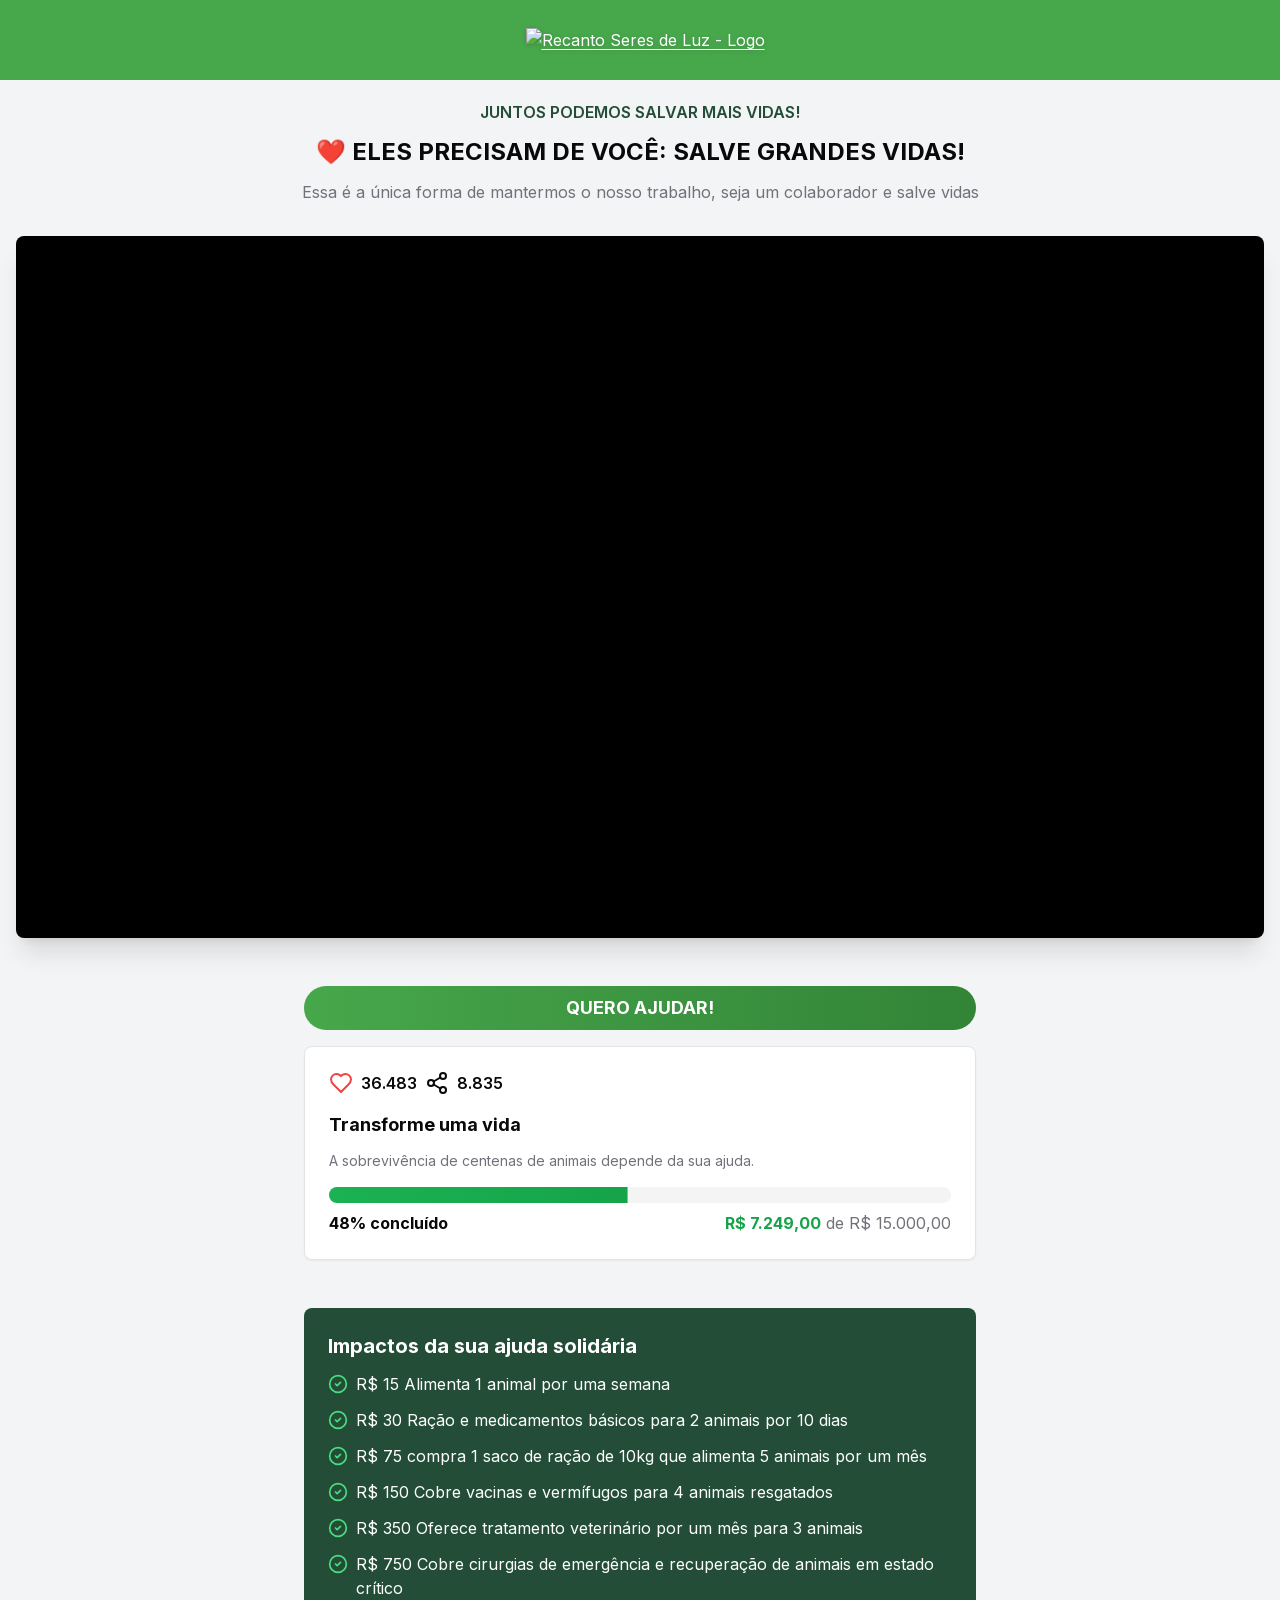
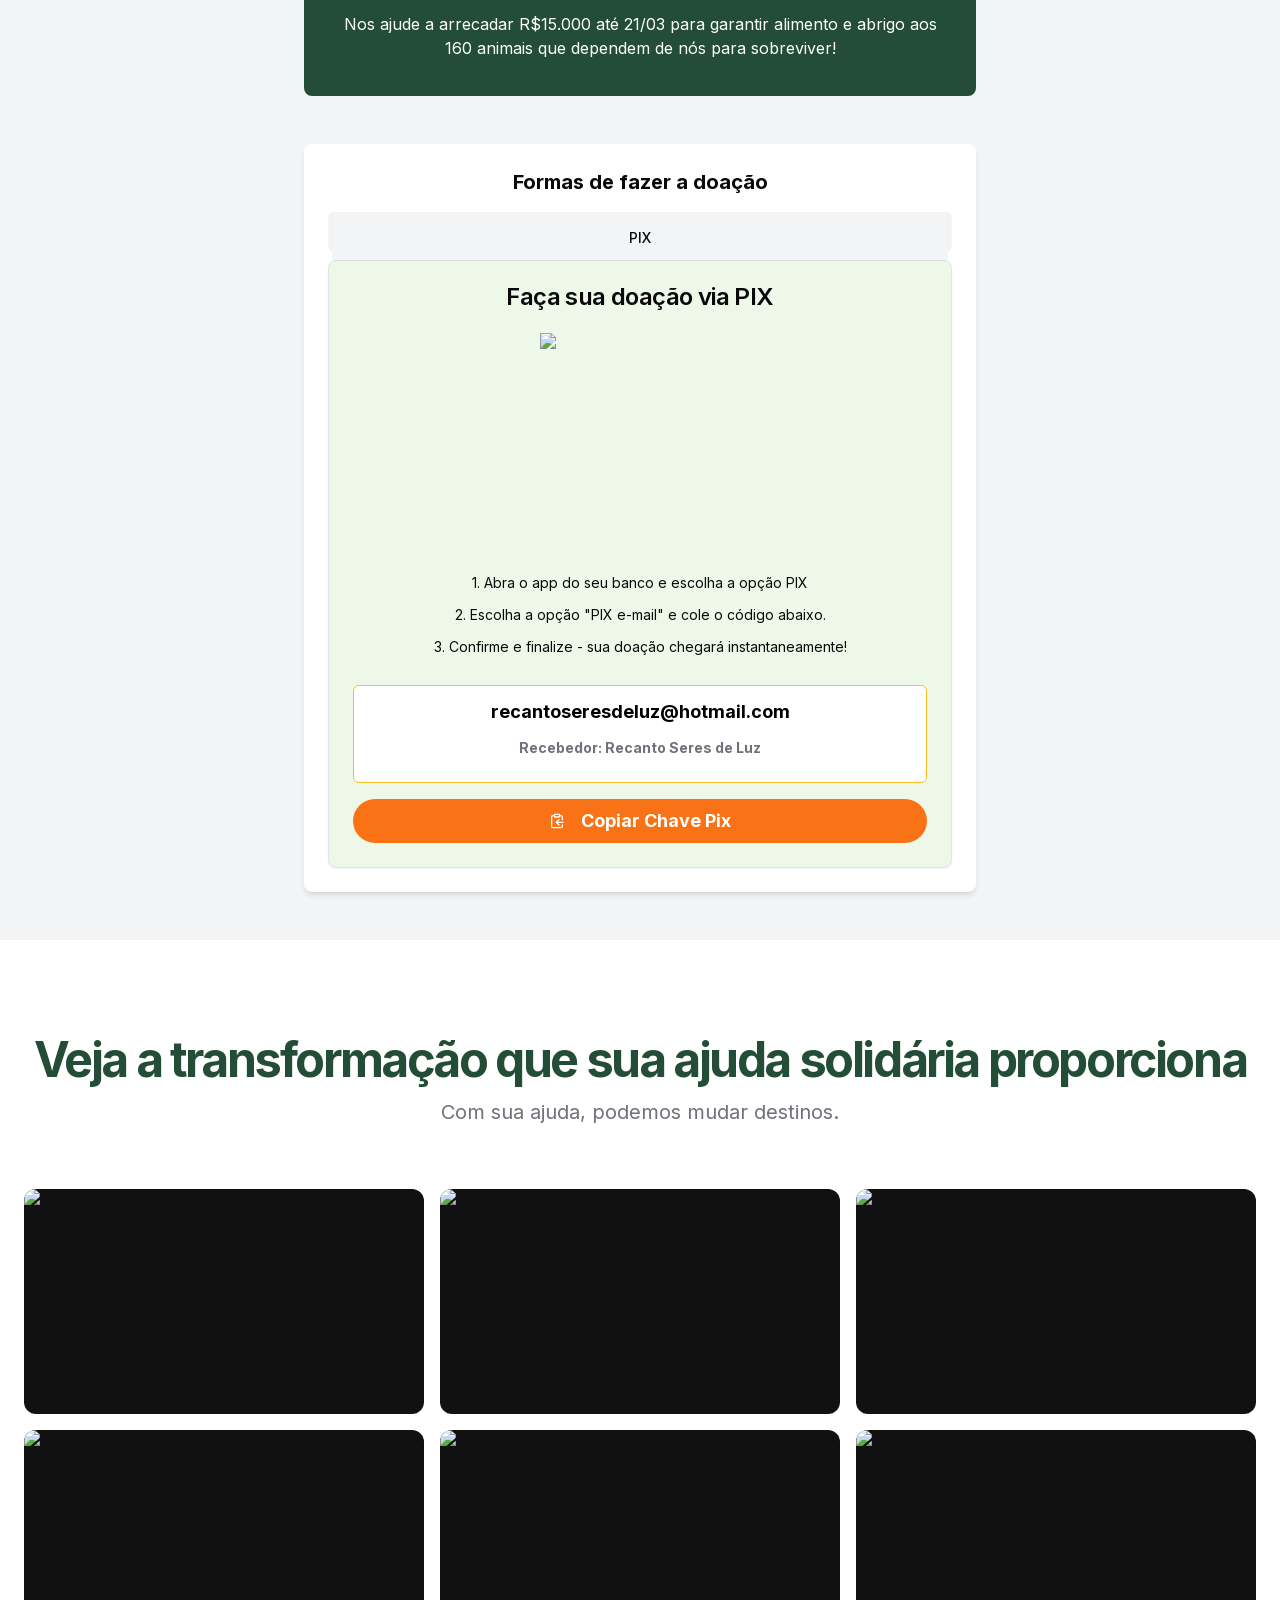
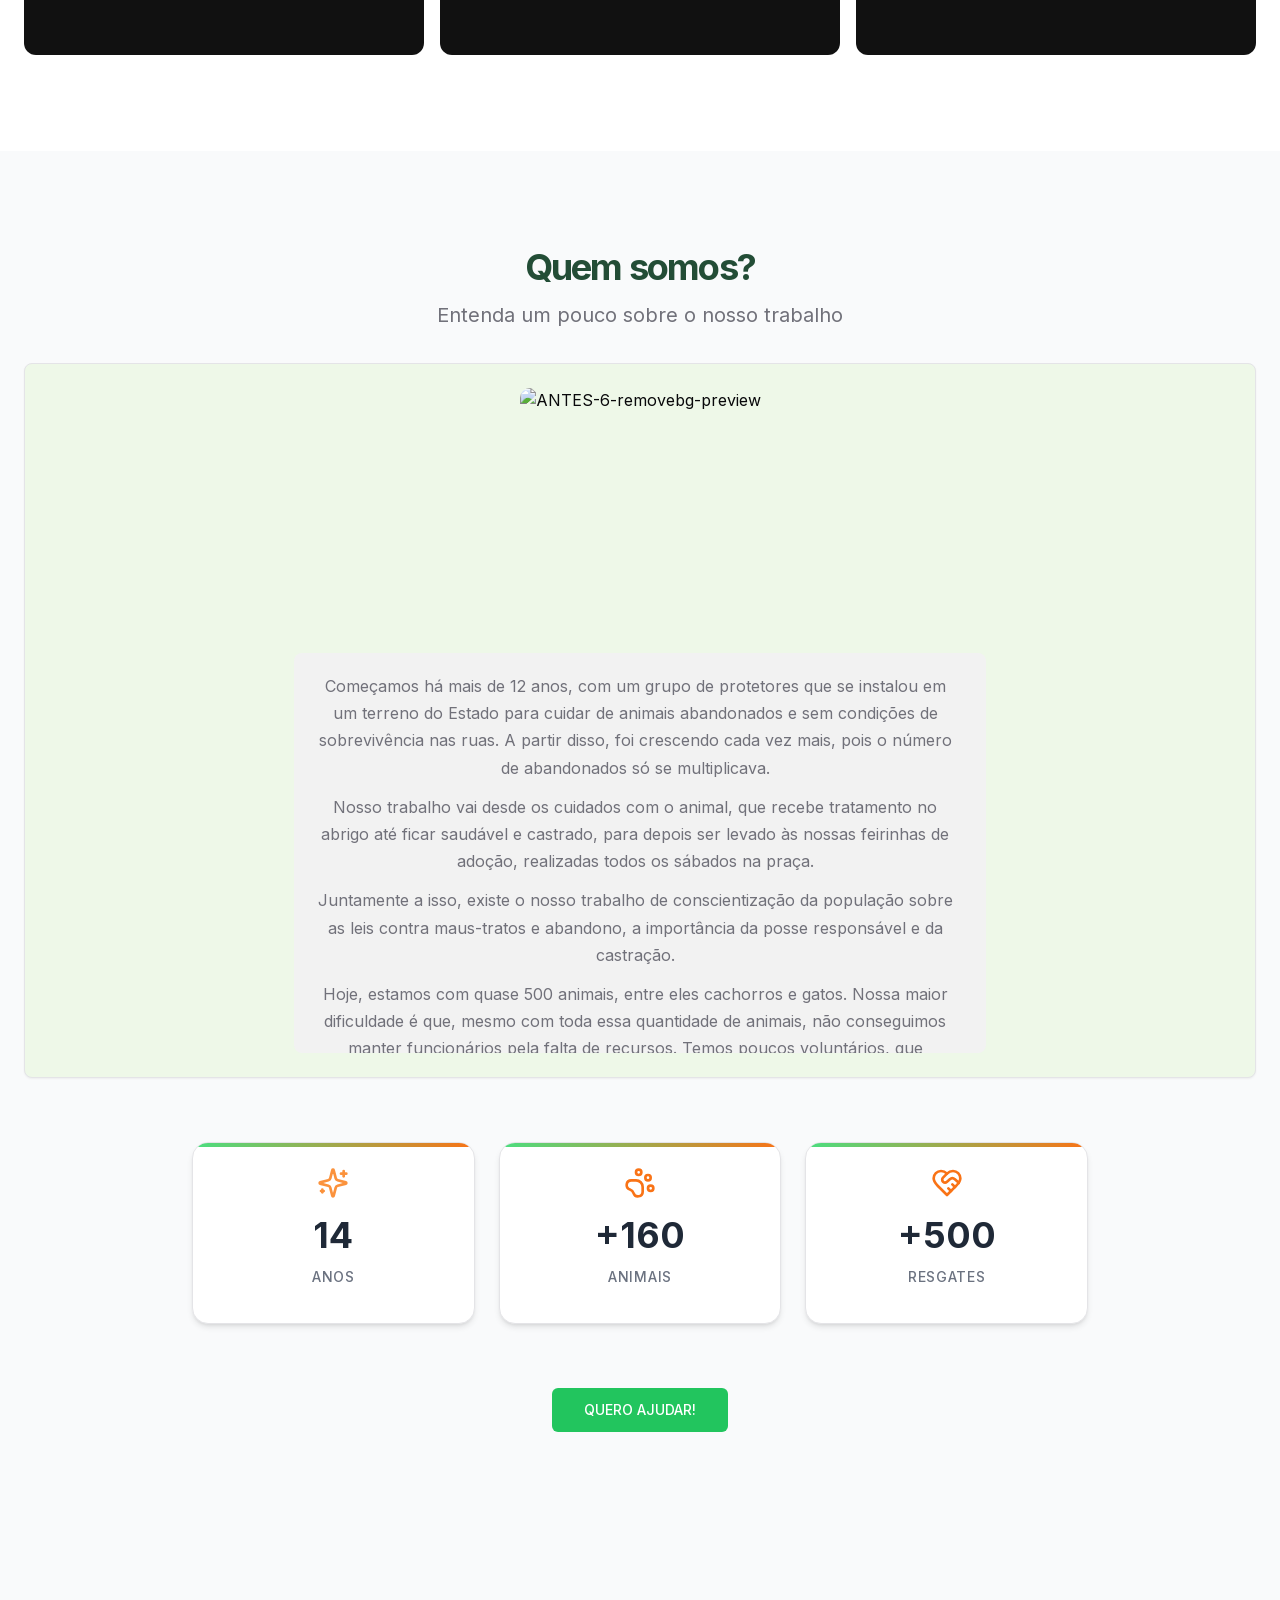
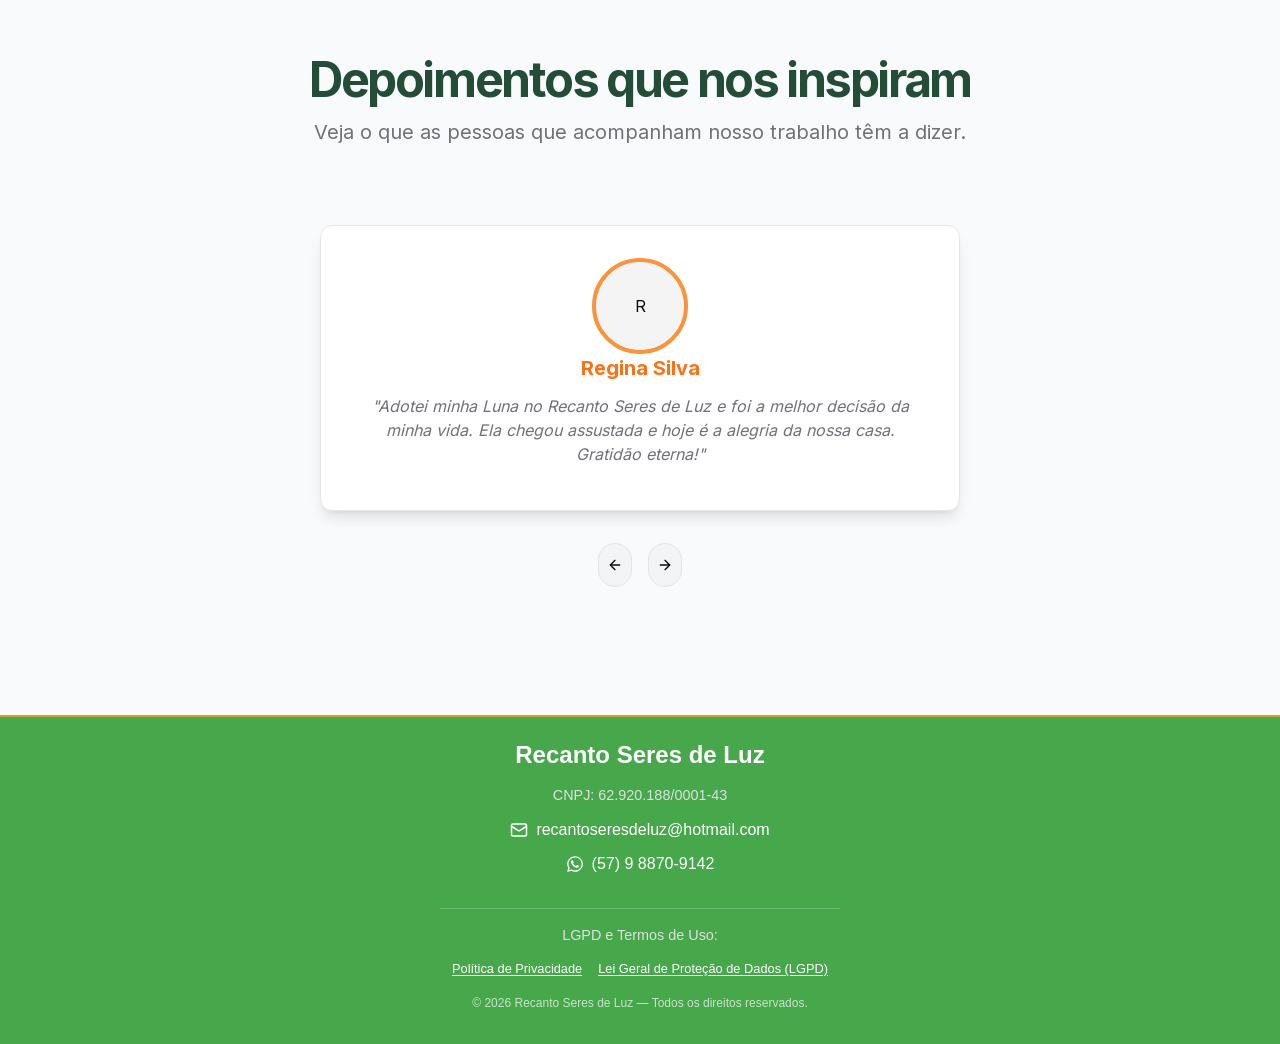
==== index.html @ 1c756fb1 "Add files via upload" ====
<!DOCTYPE html><html lang="pt-BR" style="scroll-behavior:smooth"><head><meta charSet="utf-8"/><meta name="viewport" content="width=device-width, initial-scale=1"/><link rel="preload" href="/_next/static/media/e4af272ccee01ff0-s.p.woff2" as="font" crossorigin="" type="font/woff2"/><link rel="preload" as="image" href="https://i.ibb.co/tw91XGzP/Design-sem-nome-2025-10-18-T001345-212-removebg-preview.png"/><link rel="stylesheet" href="/_next/static/css/35db37903f6e35ab.css" data-precedence="next"/><link rel="preload" as="script" fetchPriority="low" href="/_next/static/chunks/webpack-95dd84fb70c37922.js"/><script src="/_next/static/chunks/4bd1b696-a25418325034b528.js" async=""></script><script src="/_next/static/chunks/684-8b816c568aa1b000.js" async=""></script><script src="/_next/static/chunks/main-app-9f4f66c0efa5e0b9.js" async=""></script><script src="/_next/static/chunks/8e1d74a4-5a9aa57ccb672484.js" async=""></script><script src="/_next/static/chunks/365-a401f43766d34891.js" async=""></script><script src="/_next/static/chunks/429-32c9b51f7296af9c.js" async=""></script><script src="/_next/static/chunks/445-2d4c309ce2191db8.js" async=""></script><script src="/_next/static/chunks/app/page-536b74fa7a4ace84.js" async=""></script><script src="/_next/static/chunks/798-916371a2caf3da36.js" async=""></script><script src="/_next/static/chunks/app/layout-be1e0ee93ac2eb13.js" async=""></script><link rel="preload" href="https://scripts.converteai.net/65f2e7d7-628e-4b8a-af28-f07ac3f0110d/players/69b09e844e2d745440660df0/v4/player.js" as="script"/><meta name="next-size-adjust" content=""/><link rel="preconnect" href="https://connect.facebook.net" crossorigin="anonymous"/><link rel="preconnect" href="https://static.hotjar.com" crossorigin="anonymous"/><link rel="preconnect" href="https://scripts.converteai.net" crossorigin="anonymous"/><link rel="dns-prefetch" href="https://connect.facebook.net"/><title>Recanto Seres de Luz</title><meta name="description" content="A doação é a única forma de mantermos o nosso trabalho, seja doador e salve vidas."/><link rel="icon" href="/favicon.ico" type="image/x-icon" sizes="16x16"/><script>document.querySelectorAll('body link[rel="icon"], body link[rel="apple-touch-icon"]').forEach(el => document.head.appendChild(el))</script><script src="/_next/static/chunks/polyfills-42372ed130431b0a.js" noModule=""></script></head><body class="__variable_f367f3 font-sans antialiased"><div hidden=""><!--$--><!--/$--></div><div class="flex min-h-dvh flex-col bg-background"><header class="site-header"><div class="container flex h-full items-center justify-center"><a class="flex items-center justify-center h-full" href="/"><img src="https://i.ibb.co/tw91XGzP/Design-sem-nome-2025-10-18-T001345-212-removebg-preview.png" alt="Recanto Seres de Luz - Logo" class="site-logo" loading="eager"/></a></div></header><main class="flex-1"><section class="w-full text-center pt-5"><div class="container"><p class="font-semibold text-primary">JUNTOS PODEMOS SALVAR MAIS VIDAS!</p><h1 class="text-2xl font-bold mt-2">❤️ ELES PRECISAM DE VOCÊ: SALVE GRANDES VIDAS!</h1><p class="mt-2 text-muted-foreground">Essa é a única forma de mantermos o nosso trabalho, seja um colaborador e salve vidas</p></div><div class="container mt-8"><!--$!--><template data-dgst="BAILOUT_TO_CLIENT_SIDE_RENDERING"></template><div class="w-full aspect-video bg-muted animate-pulse rounded-lg flex items-center justify-center"><p class="text-muted-foreground text-sm">Carregando vídeo...</p></div><!--/$--></div></section><section class="w-full py-12"><div class="container flex flex-col gap-12 items-center"><div class="w-full max-w-2xl"><a href="#formas-de-doar"><button class="inline-flex items-center justify-center gap-2 whitespace-nowrap ring-offset-background transition-colors focus-visible:outline-none focus-visible:ring-2 focus-visible:ring-ring focus-visible:ring-offset-2 disabled:pointer-events-none disabled:opacity-50 [&amp;_svg]:pointer-events-none [&amp;_svg]:size-4 [&amp;_svg]:shrink-0 hover:bg-primary/90 h-11 w-full mb-4 bg-gradient-to-r from-[#47A74B] to-[#328436] hover:from-[#328436] hover:to-[#47A74B] text-white font-bold rounded-full text-lg py-3 px-8">QUERO AJUDAR!</button></a><div class="rounded-lg border text-card-foreground shadow-sm bg-white"><div class="p-6"><div class="flex justify-between items-center"><div class="flex items-center gap-2"><svg xmlns="http://www.w3.org/2000/svg" width="24" height="24" viewBox="0 0 24 24" fill="none" stroke="currentColor" stroke-width="2" stroke-linecap="round" stroke-linejoin="round" class="lucide lucide-heart text-red-500"><path d="M19 14c1.49-1.46 3-3.21 3-5.5A5.5 5.5 0 0 0 16.5 3c-1.76 0-3 .5-4.5 2-1.5-1.5-2.74-2-4.5-2A5.5 5.5 0 0 0 2 8.5c0 2.3 1.5 4.05 3 5.5l7 7Z"></path></svg><span class="font-semibold">36.483</span><svg xmlns="http://www.w3.org/2000/svg" width="24" height="24" viewBox="0 0 24 24" fill="none" stroke="currentColor" stroke-width="2" stroke-linecap="round" stroke-linejoin="round" class="lucide lucide-share2"><circle cx="18" cy="5" r="3"></circle><circle cx="6" cy="12" r="3"></circle><circle cx="18" cy="19" r="3"></circle><line x1="8.59" x2="15.42" y1="13.51" y2="17.49"></line><line x1="15.41" x2="8.59" y1="6.51" y2="10.49"></line></svg><span class="font-semibold">8.835</span></div></div><div class="mt-4"><div><h3 class="font-bold text-lg">Transforme uma vida</h3><p class="text-sm text-muted-foreground">A sobrevivência de centenas de animais depende da sua ajuda.</p></div></div><div class="mt-4"><div aria-valuemax="100" aria-valuemin="0" role="progressbar" data-state="indeterminate" data-max="100" class="relative h-4 w-full overflow-hidden rounded-full bg-secondary"><div data-state="indeterminate" data-max="100" class="h-full w-full flex-1 transition-all bg-gradient-to-r from-[#21C35D] to-[#16A34A]" style="transform:translateX(-52%)"></div></div><div class="flex justify-between text-base mt-2"><span class="font-bold">48% concluído</span><span class="text-muted-foreground"><span class="font-bold text-green-600">R$ 7.249,00</span> de R$ 15.000,00</span></div></div></div></div></div><div class="w-full max-w-2xl bg-primary text-primary-foreground p-6 rounded-lg"><h3 class="font-bold text-xl mb-4">Impactos da sua ajuda solidária</h3><ul class="space-y-3"><li class="flex items-start gap-2"><svg xmlns="http://www.w3.org/2000/svg" width="24" height="24" viewBox="0 0 24 24" fill="none" stroke="currentColor" stroke-width="2" stroke-linecap="round" stroke-linejoin="round" class="lucide lucide-circle-check h-5 w-5 mt-0.5 text-green-400 flex-shrink-0"><circle cx="12" cy="12" r="10"></circle><path d="m9 12 2 2 4-4"></path></svg><span>R$ 15 Alimenta 1 animal por uma semana</span></li><li class="flex items-start gap-2"><svg xmlns="http://www.w3.org/2000/svg" width="24" height="24" viewBox="0 0 24 24" fill="none" stroke="currentColor" stroke-width="2" stroke-linecap="round" stroke-linejoin="round" class="lucide lucide-circle-check h-5 w-5 mt-0.5 text-green-400 flex-shrink-0"><circle cx="12" cy="12" r="10"></circle><path d="m9 12 2 2 4-4"></path></svg><span>R$ 30 Ração e medicamentos básicos para 2 animais por 10 dias</span></li><li class="flex items-start gap-2"><svg xmlns="http://www.w3.org/2000/svg" width="24" height="24" viewBox="0 0 24 24" fill="none" stroke="currentColor" stroke-width="2" stroke-linecap="round" stroke-linejoin="round" class="lucide lucide-circle-check h-5 w-5 mt-0.5 text-green-400 flex-shrink-0"><circle cx="12" cy="12" r="10"></circle><path d="m9 12 2 2 4-4"></path></svg><span>R$ 75 compra 1 saco de ração de 10kg que alimenta 5 animais por um mês</span></li><li class="flex items-start gap-2"><svg xmlns="http://www.w3.org/2000/svg" width="24" height="24" viewBox="0 0 24 24" fill="none" stroke="currentColor" stroke-width="2" stroke-linecap="round" stroke-linejoin="round" class="lucide lucide-circle-check h-5 w-5 mt-0.5 text-green-400 flex-shrink-0"><circle cx="12" cy="12" r="10"></circle><path d="m9 12 2 2 4-4"></path></svg><span>R$ 150 Cobre vacinas e vermífugos para 4 animais resgatados</span></li><li class="flex items-start gap-2"><svg xmlns="http://www.w3.org/2000/svg" width="24" height="24" viewBox="0 0 24 24" fill="none" stroke="currentColor" stroke-width="2" stroke-linecap="round" stroke-linejoin="round" class="lucide lucide-circle-check h-5 w-5 mt-0.5 text-green-400 flex-shrink-0"><circle cx="12" cy="12" r="10"></circle><path d="m9 12 2 2 4-4"></path></svg><span>R$ 350 Oferece tratamento veterinário por um mês para 3 animais</span></li><li class="flex items-start gap-2"><svg xmlns="http://www.w3.org/2000/svg" width="24" height="24" viewBox="0 0 24 24" fill="none" stroke="currentColor" stroke-width="2" stroke-linecap="round" stroke-linejoin="round" class="lucide lucide-circle-check h-5 w-5 mt-0.5 text-green-400 flex-shrink-0"><circle cx="12" cy="12" r="10"></circle><path d="m9 12 2 2 4-4"></path></svg><span>R$ 750 Cobre cirurgias de emergência e recuperação de animais em estado crítico</span></li></ul><p class="mt-4 text-center">Nos ajude a arrecadar R$15.000 até 21/03 para garantir alimento e abrigo aos 160 animais que dependem de nós para sobreviver!</p></div><div id="formas-de-doar" class="w-full max-w-2xl bg-white p-6 rounded-lg shadow-md"><h3 class="font-bold text-xl text-center">Formas de fazer a doação</h3><div dir="ltr" data-orientation="horizontal" class="mt-4"><div role="tablist" aria-orientation="horizontal" class="h-10 items-center justify-center rounded-md bg-muted p-1 text-muted-foreground grid w-full grid-cols-1" tabindex="-1" data-orientation="horizontal" style="outline:none"><button type="button" role="tab" aria-selected="true" aria-controls="radix-«R1eaedb»-content-pix" data-state="active" id="radix-«R1eaedb»-trigger-pix" class="inline-flex items-center justify-center whitespace-nowrap rounded-sm px-3 py-1.5 text-sm font-medium ring-offset-background transition-all focus-visible:outline-none focus-visible:ring-2 focus-visible:ring-ring focus-visible:ring-offset-2 disabled:pointer-events-none disabled:opacity-50 data-[state=active]:bg-background data-[state=active]:text-foreground data-[state=active]:shadow-sm" tabindex="-1" data-orientation="horizontal" data-radix-collection-item="">PIX</button></div><div data-state="active" data-orientation="horizontal" role="tabpanel" aria-labelledby="radix-«R1eaedb»-trigger-pix" id="radix-«R1eaedb»-content-pix" tabindex="0" class="mt-2 ring-offset-background focus-visible:outline-none focus-visible:ring-2 focus-visible:ring-ring focus-visible:ring-offset-2" style="animation-duration:0s"><div class="rounded-lg border bg-card text-card-foreground shadow-sm"><div class="flex flex-col space-y-1.5 p-6"><div class="text-2xl font-semibold leading-none tracking-tight text-center">Faça sua doação via PIX</div></div><div class="p-6 pt-0 space-y-4 flex flex-col items-center"><div class="relative w-[200px] h-[200px] mb-10"><img alt="PIX QR Code" data-ai-hint="qr code" loading="lazy" decoding="async" data-nimg="fill" class="object-contain" style="position:absolute;height:100%;width:100%;left:0;top:0;right:0;bottom:0;color:transparent" src="https://i.ibb.co/N67JtyS0/pix.png"/></div><p class="text-center text-sm">1. Abra o app do seu banco e escolha a opção PIX</p><p class="text-center text-sm">2. Escolha a opção &quot;PIX e-mail&quot; e cole o código abaixo.</p><p class="text-center text-sm">3. Confirme e finalize - sua doação chegará instantaneamente!</p><div class="bg-white border border-amber-400 p-3 rounded-md text-center w-full overflow-hidden"><p class="font-bold text-[11px] min-[380px]:text-xs sm:text-sm md:text-lg text-black whitespace-nowrap truncate">recantoseresdeluz@hotmail.com</p><p class="text-sm font-bold text-muted-foreground mt-1">Recebedor: Recanto Seres de Luz</p></div><button class="inline-flex items-center justify-center gap-2 whitespace-nowrap ring-offset-background transition-colors focus-visible:outline-none focus-visible:ring-2 focus-visible:ring-ring focus-visible:ring-offset-2 disabled:pointer-events-none disabled:opacity-50 [&amp;_svg]:pointer-events-none [&amp;_svg]:size-4 [&amp;_svg]:shrink-0 h-10 px-4 py-2 w-full bg-orange-500 hover:bg-orange-600 text-white font-bold rounded-full text-lg"><svg xmlns="http://www.w3.org/2000/svg" width="24" height="24" viewBox="0 0 24 24" fill="none" stroke="currentColor" stroke-width="2" stroke-linecap="round" stroke-linejoin="round" class="lucide lucide-clipboard-copy mr-2 h-5 w-5"><rect width="8" height="4" x="8" y="2" rx="1" ry="1"></rect><path d="M8 4H6a2 2 0 0 0-2 2v14a2 2 0 0 0 2 2h12a2 2 0 0 0 2-2v-2"></path><path d="M16 4h2a2 2 0 0 1 2 2v4"></path><path d="M21 14H11"></path><path d="m15 10-4 4 4 4"></path></svg>Copiar Chave Pix</button></div></div></div></div></div></div></section><section id="gallery" class="w-full py-12 md:py-24 bg-white text-primary"><div class="container px-4 md:px-6"><div class="flex flex-col items-center justify-center space-y-4 text-center mb-12"><h2 class="text-3xl font-bold tracking-tighter sm:text-5xl">Veja a transformação que sua ajuda solidária proporciona</h2><p class="max-w-[900px] md:text-xl/relaxed lg:text-base/relaxed xl:text-xl/relaxed text-muted-foreground">Com sua ajuda, podemos mudar destinos.</p></div><div class="img-grid"><div class="img-card"><div class="img-slot relative h-full w-full"><img alt="ANTES" data-ai-hint="animal rescue" loading="lazy" decoding="async" data-nimg="fill" class="img-el object-cover" style="position:absolute;height:100%;width:100%;left:0;top:0;right:0;bottom:0;color:transparent" src="https://i.ibb.co/1tRc0Mq3/ANTES.png"/></div></div><div class="img-card"><div class="img-slot relative h-full w-full"><img alt="ANTES-1" data-ai-hint="animal rescue" loading="lazy" decoding="async" data-nimg="fill" class="img-el object-cover" style="position:absolute;height:100%;width:100%;left:0;top:0;right:0;bottom:0;color:transparent" src="https://i.ibb.co/4Rpk6Fpd/ANTES-1.png"/></div></div><div class="img-card"><div class="img-slot relative h-full w-full"><img alt="ANTES-2" data-ai-hint="animal rescue" loading="lazy" decoding="async" data-nimg="fill" class="img-el object-cover" style="position:absolute;height:100%;width:100%;left:0;top:0;right:0;bottom:0;color:transparent" src="https://i.ibb.co/S7JW2r4X/ANTES-2.png"/></div></div><div class="img-card"><div class="img-slot relative h-full w-full"><img alt="ANTES-3" data-ai-hint="animal rescue" loading="lazy" decoding="async" data-nimg="fill" class="img-el object-cover" style="position:absolute;height:100%;width:100%;left:0;top:0;right:0;bottom:0;color:transparent" src="https://i.ibb.co/PZpX1mT4/ANTES-3.png"/></div></div><div class="img-card"><div class="img-slot relative h-full w-full"><img alt="ANTES-4" data-ai-hint="animal rescue" loading="lazy" decoding="async" data-nimg="fill" class="img-el object-cover" style="position:absolute;height:100%;width:100%;left:0;top:0;right:0;bottom:0;color:transparent" src="https://i.ibb.co/gM7H9BBT/ANTES-4.png"/></div></div><div class="img-card"><div class="img-slot relative h-full w-full"><img alt="ANTES-5" data-ai-hint="animal rescue" loading="lazy" decoding="async" data-nimg="fill" class="img-el object-cover" style="position:absolute;height:100%;width:100%;left:0;top:0;right:0;bottom:0;color:transparent" src="https://i.ibb.co/4gCJvj5t/ANTES-5.png"/></div></div></div></div></section><section class="w-full py-12 md:py-24 bg-gray-50"><div class="container px-4 md:px-6 space-y-8"><div class="text-center space-y-2"><h2 class="text-3xl font-bold tracking-tighter sm:text-4xl text-primary">Quem somos?</h2><p class="text-muted-foreground md:text-xl/relaxed">Entenda um pouco sobre o nosso trabalho</p></div><div class="rounded-lg border bg-card text-card-foreground shadow-sm overflow-hidden"><div class="p-6"><div class="flex justify-center"><a href="https://imgbb.com/"><img src="https://i.ibb.co/4wY4xjH2/ANTES-6-removebg-preview.png" alt="ANTES-6-removebg-preview" loading="lazy" width="400" height="400" style="border:0;max-width:400px;width:100%;border-radius:10px"/></a></div><div class="mt-6 text-muted-foreground text-left max-w-3xl mx-auto space-y-4"><div class="historia-box"><div class="historia-content"><p>Começamos há mais de 12 anos, com um grupo de protetores que se instalou em um terreno do Estado para cuidar de animais abandonados e sem condições de sobrevivência nas ruas. A partir disso, foi crescendo cada vez mais, pois o número de abandonados só se multiplicava.</p><p>Nosso trabalho vai desde os cuidados com o animal, que recebe tratamento no abrigo até ficar saudável e castrado, para depois ser levado às nossas feirinhas de adoção, realizadas todos os sábados na praça.</p><p>Juntamente a isso, existe o nosso trabalho de conscientização da população sobre as leis contra maus-tratos e abandono, a importância da posse responsável e da castração.</p><p>Hoje, estamos com quase 500 animais, entre eles cachorros e gatos. Nossa maior dificuldade é que, mesmo com toda essa quantidade de animais, não conseguimos manter funcionários pela falta de recursos. Temos poucos voluntários, que dificilmente aparecem no abrigo para ajudar.</p><p>Mesmo com a ajuda que a prefeitura nos repassa todo mês para a compra de ração, ainda falta uma enorme quantia para pagarmos medicação, veterinários, produtos de limpeza e estrutura.</p><p>Por isso, fazemos vários eventos e vendas em geral de camisetas, panetones, cestas de chocolate e rifas ao longo do ano, para arrecadarmos mais recursos e conseguirmos continuar com nosso trabalho diário.</p></div></div></div></div></div><div class="pt-8 grid grid-cols-1 sm:grid-cols-2 md:grid-cols-3 gap-6 max-w-4xl mx-auto"><div class="rounded-lg border bg-card text-card-foreground shadow-sm stat-card"><div class="stat-card-border"></div><div class="flex flex-col items-center justify-center p-6 text-center h-full"><svg xmlns="http://www.w3.org/2000/svg" width="24" height="24" viewBox="0 0 24 24" fill="none" stroke="currentColor" stroke-width="2" stroke-linecap="round" stroke-linejoin="round" class="lucide lucide-sparkles h-8 w-8 mb-4 text-orange-400"><path d="M9.937 15.5A2 2 0 0 0 8.5 14.063l-6.135-1.582a.5.5 0 0 1 0-.962L8.5 9.936A2 2 0 0 0 9.937 8.5l1.582-6.135a.5.5 0 0 1 .963 0L14.063 8.5A2 2 0 0 0 15.5 9.937l6.135 1.581a.5.5 0 0 1 0 .964L15.5 14.063a2 2 0 0 0-1.437 1.437l-1.582 6.135a.5.5 0 0 1-.963 0z"></path><path d="M20 3v4"></path><path d="M22 5h-4"></path><path d="M4 17v2"></path><path d="M5 18H3"></path></svg><p class="text-4xl font-bold text-gray-800">14</p><p class="text-sm font-medium text-gray-500 uppercase tracking-wider mt-1">ANOS</p></div></div><div class="rounded-lg border bg-card text-card-foreground shadow-sm stat-card"><div class="stat-card-border"></div><div class="flex flex-col items-center justify-center p-6 text-center h-full"><svg xmlns="http://www.w3.org/2000/svg" width="24" height="24" viewBox="0 0 24 24" fill="none" stroke="currentColor" stroke-width="2" stroke-linecap="round" stroke-linejoin="round" class="lucide lucide-paw-print h-8 w-8 mb-4 text-orange-500"><circle cx="11" cy="4" r="2"></circle><circle cx="18" cy="8" r="2"></circle><circle cx="20" cy="16" r="2"></circle><path d="M9 10a5 5 0 0 1 5 5v3.5a3.5 3.5 0 0 1-6.84 1.045Q6.52 17.48 4.46 16.84A3.5 3.5 0 0 1 5.5 10Z"></path></svg><p class="text-4xl font-bold text-gray-800">+160</p><p class="text-sm font-medium text-gray-500 uppercase tracking-wider mt-1">ANIMAIS</p></div></div><div class="rounded-lg border bg-card text-card-foreground shadow-sm stat-card"><div class="stat-card-border"></div><div class="flex flex-col items-center justify-center p-6 text-center h-full"><svg xmlns="http://www.w3.org/2000/svg" width="24" height="24" viewBox="0 0 24 24" fill="none" stroke="currentColor" stroke-width="2" stroke-linecap="round" stroke-linejoin="round" class="lucide lucide-heart-handshake h-8 w-8 mb-4 text-orange-500"><path d="M19 14c1.49-1.46 3-3.21 3-5.5A5.5 5.5 0 0 0 16.5 3c-1.76 0-3 .5-4.5 2-1.5-1.5-2.74-2-4.5-2A5.5 5.5 0 0 0 2 8.5c0 2.3 1.5 4.05 3 5.5l7 7Z"></path><path d="M12 5 9.04 7.96a2.17 2.17 0 0 0 0 3.08c.82.82 2.13.85 3 .07l2.07-1.9a2.82 2.82 0 0 1 3.79 0l2.96 2.66"></path><path d="m18 15-2-2"></path><path d="m15 18-2-2"></path></svg><p class="text-4xl font-bold text-gray-800">+500</p><p class="text-sm font-medium text-gray-500 uppercase tracking-wider mt-1">RESGATES</p></div></div></div><div class="text-center pt-8"><a href="#formas-de-doar"><button class="inline-flex items-center justify-center gap-2 whitespace-nowrap text-sm font-medium ring-offset-background transition-colors focus-visible:outline-none focus-visible:ring-2 focus-visible:ring-ring focus-visible:ring-offset-2 disabled:pointer-events-none disabled:opacity-50 [&amp;_svg]:pointer-events-none [&amp;_svg]:size-4 [&amp;_svg]:shrink-0 h-11 rounded-md px-8 bg-green-500 hover:bg-green-600 text-white">QUERO AJUDAR!</button></a></div></div></section><section id="testimonials" class="w-full py-12 md:py-24 lg:py-32 bg-gray-50"><div class="container px-4 md:px-6"><div class="h-96 w-full animate-pulse bg-muted rounded-xl"></div></div></section></main><footer class="site-footer-detailed"><div class="container footer-content"><div class="footer-main-info"><h3 class="footer-title">Recanto Seres de Luz</h3><p class="footer-cnpj">CNPJ: 62.920.188/0001-43</p><div class="footer-contact"><a href="mailto:recantoseresdeluz@hotmail.com" class="footer-contact-link"><svg xmlns="http://www.w3.org/2000/svg" width="24" height="24" viewBox="0 0 24 24" fill="none" stroke="currentColor" stroke-width="2" stroke-linecap="round" stroke-linejoin="round" class="lucide lucide-mail footer-icon"><rect width="20" height="16" x="2" y="4" rx="2"></rect><path d="m22 7-8.97 5.7a1.94 1.94 0 0 1-2.06 0L2 7"></path></svg>recantoseresdeluz@hotmail.com</a><a href="https://wa.me/557988709142" target="_blank" rel="noopener noreferrer" class="footer-contact-link"><svg stroke="currentColor" fill="currentColor" stroke-width="0" viewBox="0 0 448 512" class="footer-icon whatsapp-icon" height="1em" width="1em" xmlns="http://www.w3.org/2000/svg"><path d="M380.9 97.1C339 55.1 283.2 32 223.9 32c-122.4 0-222 99.6-222 222 0 39.1 10.2 77.3 29.6 111L0 480l117.7-30.9c32.4 17.7 68.9 27 106.1 27h.1c122.3 0 224.1-99.6 224.1-222 0-59.3-25.2-115-67.1-157zm-157 341.6c-33.2 0-65.7-8.9-94-25.7l-6.7-4-69.8 18.3L72 359.2l-4.4-7c-18.5-29.4-28.2-63.3-28.2-98.2 0-101.7 82.8-184.5 184.6-184.5 49.3 0 95.6 19.2 130.4 54.1 34.8 34.9 56.2 81.2 56.1 130.5 0 101.8-84.9 184.6-186.6 184.6zm101.2-138.2c-5.5-2.8-32.8-16.2-37.9-18-5.1-1.9-8.8-2.8-12.5 2.8-3.7 5.6-14.3 18-17.6 21.8-3.2 3.7-6.5 4.2-12 1.4-32.6-16.3-54-29.1-75.5-66-5.7-9.8 5.7-9.1 16.3-30.3 1.8-3.7.9-6.9-.5-9.7-1.4-2.8-12.5-30.1-17.1-41.2-4.5-10.8-9.1-9.3-12.5-9.5-3.2-.2-6.9-.2-10.6-.2-3.7 0-9.7 1.4-14.8 6.9-5.1 5.6-19.4 19-19.4 46.3 0 27.3 19.9 53.7 22.6 57.4 2.8 3.7 39.1 59.7 94.8 83.8 35.2 15.2 49 16.5 66.6 13.9 10.7-1.6 32.8-13.4 37.4-26.4 4.6-13 4.6-24.1 3.2-26.4-1.3-2.5-5-3.9-10.5-6.6z"></path></svg>(57) 9 8870-9142</a></div></div><div class="footer-legal"><p class="footer-legal-title">LGPD e Termos de Uso:</p><div class="footer-legal-links"><a class="footer-link" href="#privacidade">Política de Privacidade</a><a class="footer-link" href="#lgpd">Lei Geral de Proteção de Dados (LGPD)</a></div></div><p class="footer-copyright">© <!-- -->2026<!-- --> Recanto Seres de Luz — Todos os direitos reservados.</p></div></footer></div><!--$--><!--/$--><div role="region" aria-label="Notifications (F8)" tabindex="-1" style="pointer-events:none"><ol tabindex="-1" class="fixed top-0 z-[100] flex max-h-screen w-full flex-col-reverse p-4 sm:bottom-0 sm:right-0 sm:top-auto sm:flex-col md:max-w-[420px]"></ol></div><script src="/_next/static/chunks/webpack-95dd84fb70c37922.js" async=""></script><script>(self.__next_f=self.__next_f||[]).push([0])</script><script>self.__next_f.push([1,"1:\"$Sreact.fragment\"\n2:I[7555,[],\"\"]\n3:I[1295,[],\"\"]\n4:I[6874,[\"711\",\"static/chunks/8e1d74a4-5a9aa57ccb672484.js\",\"365\",\"static/chunks/365-a401f43766d34891.js\",\"429\",\"static/chunks/429-32c9b51f7296af9c.js\",\"445\",\"static/chunks/445-2d4c309ce2191db8.js\",\"974\",\"static/chunks/app/page-536b74fa7a4ace84.js\"],\"\"]\n5:I[6996,[\"711\",\"static/chunks/8e1d74a4-5a9aa57ccb672484.js\",\"365\",\"static/chunks/365-a401f43766d34891.js\",\"429\",\"static/chunks/429-32c9b51f7296af9c.js\",\"445\",\"static/chunks/445-2d4c309ce2191db8.js\",\"974\",\"static/chunks/app/page-536b74fa7a4ace84.js\"],\"default\"]\n6:I[7323,[\"365\",\"static/chunks/365-a401f43766d34891.js\",\"798\",\"static/chunks/798-916371a2caf3da36.js\",\"177\",\"static/chunks/app/layout-be1e0ee93ac2eb13.js\"],\"Toaster\"]\n7:I[3304,[\"365\",\"static/chunks/365-a401f43766d34891.js\",\"798\",\"static/chunks/798-916371a2caf3da36.js\",\"177\",\"static/chunks/app/layout-be1e0ee93ac2eb13.js\"],\"default\"]\n8:I[9243,[\"365\",\"static/chunks/365-a401f43766d34891.js\",\"798\",\"static/chunks/798-916371a2caf3da36.js\",\"177\",\"static/chunks/app/layout-be1e0ee93ac2eb13.js\"],\"\"]\n9:I[6034,[\"711\",\"static/chunks/8e1d74a4-5a9aa57ccb672484.js\",\"365\",\"static/chunks/365-a401f43766d34891.js\",\"429\",\"static/chunks/429-32c9b51f7296af9c.js\",\"445\",\"static/chunks/445-2d4c309ce2191db8.js\",\"974\",\"static/chunks/app/page-536b74fa7a4ace84.js\"],\"default\"]\na:I[6363,[\"711\",\"static/chunks/8e1d74a4-5a9aa57ccb672484.js\",\"365\",\"static/chunks/365-a401f43766d34891.js\",\"429\",\"static/chunks/429-32c9b51f7296af9c.js\",\"445\",\"static/chunks/445-2d4c309ce2191db8.js\",\"974\",\"static/chunks/app/page-536b74fa7a4ace84.js\"],\"default\"]\nb:I[97,[\"711\",\"static/chunks/8e1d74a4-5a9aa57ccb672484.js\",\"365\",\"static/chunks/365-a401f43766d34891.js\",\"429\",\"static/chunks/429-32c9b51f7296af9c.js\",\"445\",\"static/chunks/445-2d4c309ce2191db8.js\",\"974\",\"static/chunks/app/page-536b74fa7a4ace84.js\"],\"default\"]\nc:I[7520,[\"711\",\"static/chunks/8e1d74a4-5a9aa57ccb672484.js\",\"365\",\"static/chunks/365-a401f43766d34891.js\",\"429\",\"static/chunks/429-32c9b51f7296af9c.js\",\"445\",\"static/chunks/445-2d4c309ce2191db8.js\",\""])</script><script>self.__next_f.push([1,"974\",\"static/chunks/app/page-536b74fa7a4ace84.js\"],\"default\"]\nd:I[5231,[\"711\",\"static/chunks/8e1d74a4-5a9aa57ccb672484.js\",\"365\",\"static/chunks/365-a401f43766d34891.js\",\"429\",\"static/chunks/429-32c9b51f7296af9c.js\",\"445\",\"static/chunks/445-2d4c309ce2191db8.js\",\"974\",\"static/chunks/app/page-536b74fa7a4ace84.js\"],\"default\"]\ne:I[9665,[],\"OutletBoundary\"]\n11:I[4911,[],\"AsyncMetadataOutlet\"]\n13:I[9665,[],\"ViewportBoundary\"]\n15:I[9665,[],\"MetadataBoundary\"]\n17:I[6614,[],\"\"]\n:HL[\"/_next/static/media/e4af272ccee01ff0-s.p.woff2\",\"font\",{\"crossOrigin\":\"\",\"type\":\"font/woff2\"}]\n:HL[\"/_next/static/css/35db37903f6e35ab.css\",\"style\"]\n"])</script><script>self.__next_f.push([1,"0:{\"P\":null,\"b\":\"nYsNpz3_6lphCi-rgyO-b\",\"p\":\"\",\"c\":[\"\",\"\"],\"i\":false,\"f\":[[[\"\",{\"children\":[\"__PAGE__\",{}]},\"$undefined\",\"$undefined\",true],[\"\",[\"$\",\"$1\",\"c\",{\"children\":[[[\"$\",\"link\",\"0\",{\"rel\":\"stylesheet\",\"href\":\"/_next/static/css/35db37903f6e35ab.css\",\"precedence\":\"next\",\"crossOrigin\":\"$undefined\",\"nonce\":\"$undefined\"}]],[\"$\",\"html\",null,{\"lang\":\"pt-BR\",\"suppressHydrationWarning\":true,\"style\":{\"scrollBehavior\":\"smooth\"},\"children\":[[\"$\",\"head\",null,{\"children\":[[\"$\",\"link\",null,{\"rel\":\"preconnect\",\"href\":\"https://connect.facebook.net\",\"crossOrigin\":\"anonymous\"}],[\"$\",\"link\",null,{\"rel\":\"preconnect\",\"href\":\"https://static.hotjar.com\",\"crossOrigin\":\"anonymous\"}],[\"$\",\"link\",null,{\"rel\":\"preconnect\",\"href\":\"https://scripts.converteai.net\",\"crossOrigin\":\"anonymous\"}],[\"$\",\"link\",null,{\"rel\":\"dns-prefetch\",\"href\":\"https://connect.facebook.net\"}]]}],[\"$\",\"body\",null,{\"className\":\"__variable_f367f3 font-sans antialiased\",\"children\":[[\"$\",\"$L2\",null,{\"parallelRouterKey\":\"children\",\"error\":\"$undefined\",\"errorStyles\":\"$undefined\",\"errorScripts\":\"$undefined\",\"template\":[\"$\",\"$L3\",null,{}],\"templateStyles\":\"$undefined\",\"templateScripts\":\"$undefined\",\"notFound\":[[\"$\",\"div\",null,{\"className\":\"flex min-h-dvh flex-col bg-background\",\"children\":[[\"$\",\"header\",null,{\"className\":\"site-header\",\"children\":[\"$\",\"div\",null,{\"className\":\"container flex h-full items-center justify-center\",\"children\":[\"$\",\"$L4\",null,{\"href\":\"/\",\"className\":\"flex items-center justify-center h-full\",\"children\":[\"$\",\"img\",null,{\"src\":\"https://i.ibb.co/tw91XGzP/Design-sem-nome-2025-10-18-T001345-212-removebg-preview.png\",\"alt\":\"Recanto Seres de Luz - Logo\",\"className\":\"site-logo\",\"loading\":\"eager\"}]}]}]}],[\"$\",\"main\",null,{\"className\":\"flex-1 flex items-center justify-center\",\"children\":[\"$\",\"div\",null,{\"className\":\"text-center space-y-4\",\"children\":[[\"$\",\"h1\",null,{\"className\":\"text-4xl font-bold text-primary\",\"children\":\"404\"}],[\"$\",\"h2\",null,{\"className\":\"text-2xl font-semibold text-foreground\",\"children\":\"Página não encontrada\"}],[\"$\",\"p\",null,{\"className\":\"text-muted-foreground\",\"children\":\"A página que você está procurando não existe ou foi movida.\"}],[\"$\",\"$L4\",null,{\"href\":\"/\",\"children\":\"Voltar para a Home\",\"className\":\"inline-flex items-center justify-center gap-2 whitespace-nowrap rounded-md text-sm font-medium ring-offset-background transition-colors focus-visible:outline-none focus-visible:ring-2 focus-visible:ring-ring focus-visible:ring-offset-2 disabled:pointer-events-none disabled:opacity-50 [\u0026_svg]:pointer-events-none [\u0026_svg]:size-4 [\u0026_svg]:shrink-0 bg-primary text-primary-foreground hover:bg-primary/90 h-10 px-4 py-2\",\"ref\":null}]]}]}],[\"$\",\"$L5\",null,{}]]}],[]],\"forbidden\":\"$undefined\",\"unauthorized\":\"$undefined\"}],[\"$\",\"$L6\",null,{}],[\"$\",\"$L7\",null,{}],[\"$\",\"$L8\",null,{\"id\":\"vturb-script\",\"src\":\"https://scripts.converteai.net/65f2e7d7-628e-4b8a-af28-f07ac3f0110d/players/69b09e844e2d745440660df0/v4/player.js\",\"strategy\":\"afterInteractive\"}]]}]]}]]}],{\"children\":[\"__PAGE__\",[\"$\",\"$1\",\"c\",{\"children\":[[\"$\",\"div\",null,{\"className\":\"flex min-h-dvh flex-col bg-background\",\"children\":[[\"$\",\"header\",null,{\"className\":\"site-header\",\"children\":[\"$\",\"div\",null,{\"className\":\"container flex h-full items-center justify-center\",\"children\":[\"$\",\"$L4\",null,{\"href\":\"/\",\"className\":\"flex items-center justify-center h-full\",\"children\":[\"$\",\"img\",null,{\"src\":\"https://i.ibb.co/tw91XGzP/Design-sem-nome-2025-10-18-T001345-212-removebg-preview.png\",\"alt\":\"Recanto Seres de Luz - Logo\",\"className\":\"site-logo\",\"loading\":\"eager\"}]}]}]}],[\"$\",\"main\",null,{\"className\":\"flex-1\",\"children\":[[\"$\",\"$L9\",null,{}],[\"$\",\"$La\",null,{}],[\"$\",\"$Lb\",null,{}],[\"$\",\"$Lc\",null,{}],[\"$\",\"$Ld\",null,{}]]}],[\"$\",\"$L5\",null,{}]]}],null,[\"$\",\"$Le\",null,{\"children\":[\"$Lf\",\"$L10\",[\"$\",\"$L11\",null,{\"promise\":\"$@12\"}]]}]]}],{},null,false]},null,false],[\"$\",\"$1\",\"h\",{\"children\":[null,[\"$\",\"$1\",\"Wv0ZdV_QOluovn7VI9dSWv\",{\"children\":[[\"$\",\"$L13\",null,{\"children\":\"$L14\"}],[\"$\",\"meta\",null,{\"name\":\"next-size-adjust\",\"content\":\"\"}]]}],[\"$\",\"$L15\",null,{\"children\":\"$L16\"}]]}],false]],\"m\":\"$undefined\",\"G\":[\"$17\",\"$undefined\"],\"s\":false,\"S\":true}\n"])</script><script>self.__next_f.push([1,"18:\"$Sreact.suspense\"\n19:I[4911,[],\"AsyncMetadata\"]\n16:[\"$\",\"div\",null,{\"hidden\":true,\"children\":[\"$\",\"$18\",null,{\"fallback\":null,\"children\":[\"$\",\"$L19\",null,{\"promise\":\"$@1a\"}]}]}]\n10:null\n"])</script><script>self.__next_f.push([1,"14:[[\"$\",\"meta\",\"0\",{\"charSet\":\"utf-8\"}],[\"$\",\"meta\",\"1\",{\"name\":\"viewport\",\"content\":\"width=device-width, initial-scale=1\"}]]\nf:null\n"])</script><script>self.__next_f.push([1,"12:{\"metadata\":[[\"$\",\"title\",\"0\",{\"children\":\"Recanto Seres de Luz\"}],[\"$\",\"meta\",\"1\",{\"name\":\"description\",\"content\":\"A doação é a única forma de mantermos o nosso trabalho, seja doador e salve vidas.\"}],[\"$\",\"link\",\"2\",{\"rel\":\"icon\",\"href\":\"/favicon.ico\",\"type\":\"image/x-icon\",\"sizes\":\"16x16\"}]],\"error\":null,\"digest\":\"$undefined\"}\n1a:{\"metadata\":\"$12:metadata\",\"error\":null,\"digest\":\"$undefined\"}\n"])</script></body></html>
---- _next/static/css/35db37903f6e35ab.css ----
*,:after,:before{--tw-border-spacing-x:0;--tw-border-spacing-y:0;--tw-translate-x:0;--tw-translate-y:0;--tw-rotate:0;--tw-skew-x:0;--tw-skew-y:0;--tw-scale-x:1;--tw-scale-y:1;--tw-pan-x: ;--tw-pan-y: ;--tw-pinch-zoom: ;--tw-scroll-snap-strictness:proximity;--tw-gradient-from-position: ;--tw-gradient-via-position: ;--tw-gradient-to-position: ;--tw-ordinal: ;--tw-slashed-zero: ;--tw-numeric-figure: ;--tw-numeric-spacing: ;--tw-numeric-fraction: ;--tw-ring-inset: ;--tw-ring-offset-width:0px;--tw-ring-offset-color:#fff;--tw-ring-color:rgb(59 130 246/0.5);--tw-ring-offset-shadow:0 0 #0000;--tw-ring-shadow:0 0 #0000;--tw-shadow:0 0 #0000;--tw-shadow-colored:0 0 #0000;--tw-blur: ;--tw-brightness: ;--tw-contrast: ;--tw-grayscale: ;--tw-hue-rotate: ;--tw-invert: ;--tw-saturate: ;--tw-sepia: ;--tw-drop-shadow: ;--tw-backdrop-blur: ;--tw-backdrop-brightness: ;--tw-backdrop-contrast: ;--tw-backdrop-grayscale: ;--tw-backdrop-hue-rotate: ;--tw-backdrop-invert: ;--tw-backdrop-opacity: ;--tw-backdrop-saturate: ;--tw-backdrop-sepia: ;--tw-contain-size: ;--tw-contain-layout: ;--tw-contain-paint: ;--tw-contain-style: }::backdrop{--tw-border-spacing-x:0;--tw-border-spacing-y:0;--tw-translate-x:0;--tw-translate-y:0;--tw-rotate:0;--tw-skew-x:0;--tw-skew-y:0;--tw-scale-x:1;--tw-scale-y:1;--tw-pan-x: ;--tw-pan-y: ;--tw-pinch-zoom: ;--tw-scroll-snap-strictness:proximity;--tw-gradient-from-position: ;--tw-gradient-via-position: ;--tw-gradient-to-position: ;--tw-ordinal: ;--tw-slashed-zero: ;--tw-numeric-figure: ;--tw-numeric-spacing: ;--tw-numeric-fraction: ;--tw-ring-inset: ;--tw-ring-offset-width:0px;--tw-ring-offset-color:#fff;--tw-ring-color:rgb(59 130 246/0.5);--tw-ring-offset-shadow:0 0 #0000;--tw-ring-shadow:0 0 #0000;--tw-shadow:0 0 #0000;--tw-shadow-colored:0 0 #0000;--tw-blur: ;--tw-brightness: ;--tw-contrast: ;--tw-grayscale: ;--tw-hue-rotate: ;--tw-invert: ;--tw-saturate: ;--tw-sepia: ;--tw-drop-shadow: ;--tw-backdrop-blur: ;--tw-backdrop-brightness: ;--tw-backdrop-contrast: ;--tw-backdrop-grayscale: ;--tw-backdrop-hue-rotate: ;--tw-backdrop-invert: ;--tw-backdrop-opacity: ;--tw-backdrop-saturate: ;--tw-backdrop-sepia: ;--tw-contain-size: ;--tw-contain-layout: ;--tw-contain-paint: ;--tw-contain-style: }/*
! tailwindcss v3.4.17 | MIT License | https://tailwindcss.com
*/*,:after,:before{box-sizing:border-box;border:0 solid #e5e7eb}:after,:before{--tw-content:""}:host,html{line-height:1.5;-webkit-text-size-adjust:100%;-moz-tab-size:4;tab-size:4;font-family:var(--font-inter),sans-serif;font-feature-settings:normal;font-variation-settings:normal;-webkit-tap-highlight-color:transparent}body{margin:0;line-height:inherit}hr{height:0;color:inherit;border-top-width:1px}abbr:where([title]){text-decoration:underline dotted}h1,h2,h3,h4,h5,h6{font-size:inherit;font-weight:inherit}a{color:inherit;text-decoration:inherit}b,strong{font-weight:bolder}code,kbd,pre,samp{font-family:ui-monospace,SFMono-Regular,Menlo,Monaco,Consolas,Liberation Mono,Courier New,monospace;font-feature-settings:normal;font-variation-settings:normal;font-size:1em}small{font-size:80%}sub,sup{font-size:75%;line-height:0;position:relative;vertical-align:baseline}sub{bottom:-.25em}sup{top:-.5em}table{text-indent:0;border-color:inherit;border-collapse:collapse}button,input,optgroup,select,textarea{font-family:inherit;font-feature-settings:inherit;font-variation-settings:inherit;font-size:100%;font-weight:inherit;line-height:inherit;letter-spacing:inherit;color:inherit;margin:0;padding:0}button,select{text-transform:none}button,input:where([type=button]),input:where([type=reset]),input:where([type=submit]){-webkit-appearance:button;background-color:transparent;background-image:none}:-moz-focusring{outline:auto}:-moz-ui-invalid{box-shadow:none}progress{vertical-align:baseline}::-webkit-inner-spin-button,::-webkit-outer-spin-button{height:auto}[type=search]{-webkit-appearance:textfield;outline-offset:-2px}::-webkit-search-decoration{-webkit-appearance:none}::-webkit-file-upload-button{-webkit-appearance:button;font:inherit}summary{display:list-item}blockquote,dd,dl,figure,h1,h2,h3,h4,h5,h6,hr,p,pre{margin:0}fieldset{margin:0}fieldset,legend{padding:0}menu,ol,ul{list-style:none;margin:0;padding:0}dialog{padding:0}textarea{resize:vertical}input::placeholder,textarea::placeholder{opacity:1;color:#9ca3af}[role=button],button{cursor:pointer}:disabled{cursor:default}audio,canvas,embed,iframe,img,object,svg,video{display:block;vertical-align:middle}img,video{max-width:100%;height:auto}[hidden]:where(:not([hidden=until-found])){display:none}:root{--background:220 13% 96%;--foreground:240 10% 3.9%;--card:96 53% 94%;--card-foreground:240 10% 3.9%;--popover:96 53% 94%;--popover-foreground:240 10% 3.9%;--primary:147 38% 22%;--primary-foreground:0 0% 100%;--secondary:240 4.8% 95.9%;--secondary-foreground:240 5.9% 10%;--muted:240 4.8% 95.9%;--muted-foreground:240 3.8% 46.1%;--accent:43 74% 76%;--accent-foreground:30 50% 15%;--destructive:0 84.2% 60.2%;--destructive-foreground:0 0% 98%;--border:240 5.9% 90%;--input:240 5.9% 90%;--ring:147 38% 22%;--radius:0.5rem;--chart-1:12 76% 61%;--chart-2:173 58% 39%;--chart-3:197 37% 24%;--chart-4:43 74% 66%;--chart-5:27 87% 67%}.dark{--background:240 10% 3.9%;--foreground:0 0% 98%;--card:240 10% 3.9%;--card-foreground:0 0% 98%;--popover:240 10% 3.9%;--popover-foreground:0 0% 98%;--primary:147 38% 22%;--primary-foreground:0 0% 100%;--secondary:240 3.7% 15.9%;--secondary-foreground:0 0% 98%;--muted:240 3.7% 15.9%;--muted-foreground:240 5% 64.9%;--accent:43 74% 76%;--accent-foreground:30 50% 15%;--destructive:0 62.8% 30.6%;--destructive-foreground:0 0% 98%;--border:240 3.7% 15.9%;--input:240 3.7% 15.9%;--ring:147 38% 22%;--chart-1:220 70% 50%;--chart-2:160 60% 45%;--chart-3:30 80% 55%;--chart-4:280 65% 60%;--chart-5:340 75% 55%}*{border-color:hsl(var(--border))}body{background-color:hsl(var(--background));color:hsl(var(--foreground))}.container{width:100%;margin-right:auto;margin-left:auto;padding-right:1rem;padding-left:1rem}@media (min-width:1280px){.container{max-width:1280px}}.sr-only{position:absolute;width:1px;height:1px;padding:0;margin:-1px;overflow:hidden;clip:rect(0,0,0,0);white-space:nowrap;border-width:0}.pointer-events-none{pointer-events:none}.pointer-events-auto{pointer-events:auto}.invisible{visibility:hidden}.static{position:static}.fixed{position:fixed}.absolute{position:absolute}.relative{position:relative}.inset-0{inset:0}.inset-x-0{left:0;right:0}.inset-y-0{top:0;bottom:0}.-bottom-12{bottom:-3rem}.-left-12{left:-3rem}.-right-12{right:-3rem}.-top-12{top:-3rem}.bottom-0{bottom:0}.left-0{left:0}.left-1{left:.25rem}.left-1\/2{left:50%}.left-2{left:.5rem}.left-\[50\%\]{left:50%}.right-0{right:0}.right-1{right:.25rem}.right-2{right:.5rem}.right-3{right:.75rem}.right-4{right:1rem}.top-0{top:0}.top-1\.5{top:.375rem}.top-1\/2{top:50%}.top-2{top:.5rem}.top-3\.5{top:.875rem}.top-4{top:1rem}.top-\[50\%\]{top:50%}.z-10{z-index:10}.z-20{z-index:20}.z-50{z-index:50}.z-\[100\]{z-index:100}.-mx-1{margin-left:-.25rem;margin-right:-.25rem}.mx-2{margin-left:.5rem;margin-right:.5rem}.mx-3\.5{margin-left:.875rem;margin-right:.875rem}.mx-auto{margin-left:auto;margin-right:auto}.my-0\.5{margin-top:.125rem;margin-bottom:.125rem}.my-1{margin-top:.25rem;margin-bottom:.25rem}.-ml-4{margin-left:-1rem}.-mt-4{margin-top:-1rem}.mb-1{margin-bottom:.25rem}.mb-10{margin-bottom:2.5rem}.mb-12{margin-bottom:3rem}.mb-4{margin-bottom:1rem}.ml-auto{margin-left:auto}.mr-2{margin-right:.5rem}.mt-0\.5{margin-top:.125rem}.mt-1{margin-top:.25rem}.mt-12{margin-top:3rem}.mt-2{margin-top:.5rem}.mt-4{margin-top:1rem}.mt-6{margin-top:1.5rem}.mt-8{margin-top:2rem}.block{display:block}.flex{display:flex}.inline-flex{display:inline-flex}.table{display:table}.grid{display:grid}.hidden{display:none}.aspect-\[3\/2\]{aspect-ratio:3/2}.aspect-square{aspect-ratio:1/1}.aspect-video{aspect-ratio:16/9}.size-4{width:1rem;height:1rem}.h-10{height:2.5rem}.h-11{height:2.75rem}.h-12{height:3rem}.h-2{height:.5rem}.h-2\.5{height:.625rem}.h-24{height:6rem}.h-3\.5{height:.875rem}.h-4{height:1rem}.h-5{height:1.25rem}.h-6{height:1.5rem}.h-7{height:1.75rem}.h-8{height:2rem}.h-9{height:2.25rem}.h-96{height:24rem}.h-\[1px\]{height:1px}.h-\[200px\]{height:200px}.h-\[var\(--radix-select-trigger-height\)\]{height:var(--radix-select-trigger-height)}.h-auto{height:auto}.h-full{height:100%}.h-px{height:1px}.h-svh{height:100svh}.max-h-96{max-height:24rem}.max-h-screen{max-height:100vh}.min-h-0{min-height:0}.min-h-\[80px\]{min-height:80px}.min-h-dvh{min-height:100dvh}.min-h-svh{min-height:100svh}.w-0{width:0}.w-1{width:.25rem}.w-10{width:2.5rem}.w-11{width:2.75rem}.w-2{width:.5rem}.w-2\.5{width:.625rem}.w-24{width:6rem}.w-3\.5{width:.875rem}.w-3\/4{width:75%}.w-4{width:1rem}.w-5{width:1.25rem}.w-7{width:1.75rem}.w-72{width:18rem}.w-8{width:2rem}.w-9{width:2.25rem}.w-\[--sidebar-width\]{width:var(--sidebar-width)}.w-\[1px\]{width:1px}.w-\[200px\]{width:200px}.w-auto{width:auto}.w-full{width:100%}.min-w-0{min-width:0}.min-w-5{min-width:1.25rem}.min-w-\[12rem\]{min-width:12rem}.min-w-\[8rem\]{min-width:8rem}.min-w-\[var\(--radix-select-trigger-width\)\]{min-width:var(--radix-select-trigger-width)}.max-w-2xl{max-width:42rem}.max-w-3xl{max-width:48rem}.max-w-4xl{max-width:56rem}.max-w-\[--skeleton-width\]{max-width:var(--skeleton-width)}.max-w-\[900px\]{max-width:900px}.max-w-lg{max-width:32rem}.max-w-sm{max-width:24rem}.flex-1{flex:1 1 0%}.flex-shrink-0,.shrink-0{flex-shrink:0}.grow{flex-grow:1}.grow-0{flex-grow:0}.basis-full{flex-basis:100%}.caption-bottom{caption-side:bottom}.border-collapse{border-collapse:collapse}.-translate-x-1\/2{--tw-translate-x:-50%}.-translate-x-1\/2,.-translate-x-px{transform:translate(var(--tw-translate-x),var(--tw-translate-y)) rotate(var(--tw-rotate)) skewX(var(--tw-skew-x)) skewY(var(--tw-skew-y)) scaleX(var(--tw-scale-x)) scaleY(var(--tw-scale-y))}.-translate-x-px{--tw-translate-x:-1px}.-translate-y-0{--tw-translate-y:-0px}.-translate-y-0,.-translate-y-1\/2{transform:translate(var(--tw-translate-x),var(--tw-translate-y)) rotate(var(--tw-rotate)) skewX(var(--tw-skew-x)) skewY(var(--tw-skew-y)) scaleX(var(--tw-scale-x)) scaleY(var(--tw-scale-y))}.-translate-y-1\/2{--tw-translate-y:-50%}.translate-x-\[-50\%\]{--tw-translate-x:-50%}.translate-x-\[-50\%\],.translate-x-px{transform:translate(var(--tw-translate-x),var(--tw-translate-y)) rotate(var(--tw-rotate)) skewX(var(--tw-skew-x)) skewY(var(--tw-skew-y)) scaleX(var(--tw-scale-x)) scaleY(var(--tw-scale-y))}.translate-x-px{--tw-translate-x:1px}.translate-y-\[-50\%\]{--tw-translate-y:-50%}.rotate-90,.translate-y-\[-50\%\]{transform:translate(var(--tw-translate-x),var(--tw-translate-y)) rotate(var(--tw-rotate)) skewX(var(--tw-skew-x)) skewY(var(--tw-skew-y)) scaleX(var(--tw-scale-x)) scaleY(var(--tw-scale-y))}.rotate-90{--tw-rotate:90deg}.transform{transform:translate(var(--tw-translate-x),var(--tw-translate-y)) rotate(var(--tw-rotate)) skewX(var(--tw-skew-x)) skewY(var(--tw-skew-y)) scaleX(var(--tw-scale-x)) scaleY(var(--tw-scale-y))}@keyframes pulse{50%{opacity:.5}}.animate-pulse{animation:pulse 2s cubic-bezier(.4,0,.6,1) infinite}@keyframes spin{to{transform:rotate(1turn)}}.animate-spin{animation:spin 1s linear infinite}.cursor-default{cursor:default}.cursor-pointer{cursor:pointer}.touch-none{touch-action:none}.select-none{user-select:none}.list-inside{list-style-position:inside}.list-disc{list-style-type:disc}.grid-cols-1{grid-template-columns:repeat(1,minmax(0,1fr))}.grid-cols-2{grid-template-columns:repeat(2,minmax(0,1fr))}.flex-col{flex-direction:column}.flex-col-reverse{flex-direction:column-reverse}.flex-wrap{flex-wrap:wrap}.items-start{align-items:flex-start}.items-end{align-items:flex-end}.items-center{align-items:center}.items-stretch{align-items:stretch}.justify-center{justify-content:center}.justify-between{justify-content:space-between}.gap-1{gap:.25rem}.gap-1\.5{gap:.375rem}.gap-12{gap:3rem}.gap-2{gap:.5rem}.gap-4{gap:1rem}.gap-6{gap:1.5rem}.gap-8{gap:2rem}.space-x-1>:not([hidden])~:not([hidden]){--tw-space-x-reverse:0;margin-right:calc(.25rem * var(--tw-space-x-reverse));margin-left:calc(.25rem * calc(1 - var(--tw-space-x-reverse)))}.space-x-4>:not([hidden])~:not([hidden]){--tw-space-x-reverse:0;margin-right:calc(1rem * var(--tw-space-x-reverse));margin-left:calc(1rem * calc(1 - var(--tw-space-x-reverse)))}.space-y-1>:not([hidden])~:not([hidden]){--tw-space-y-reverse:0;margin-top:calc(.25rem * calc(1 - var(--tw-space-y-reverse)));margin-bottom:calc(.25rem * var(--tw-space-y-reverse))}.space-y-1\.5>:not([hidden])~:not([hidden]){--tw-space-y-reverse:0;margin-top:calc(.375rem * calc(1 - var(--tw-space-y-reverse)));margin-bottom:calc(.375rem * var(--tw-space-y-reverse))}.space-y-2>:not([hidden])~:not([hidden]){--tw-space-y-reverse:0;margin-top:calc(.5rem * calc(1 - var(--tw-space-y-reverse)));margin-bottom:calc(.5rem * var(--tw-space-y-reverse))}.space-y-3>:not([hidden])~:not([hidden]){--tw-space-y-reverse:0;margin-top:calc(.75rem * calc(1 - var(--tw-space-y-reverse)));margin-bottom:calc(.75rem * var(--tw-space-y-reverse))}.space-y-4>:not([hidden])~:not([hidden]){--tw-space-y-reverse:0;margin-top:calc(1rem * calc(1 - var(--tw-space-y-reverse)));margin-bottom:calc(1rem * var(--tw-space-y-reverse))}.space-y-8>:not([hidden])~:not([hidden]){--tw-space-y-reverse:0;margin-top:calc(2rem * calc(1 - var(--tw-space-y-reverse)));margin-bottom:calc(2rem * var(--tw-space-y-reverse))}.overflow-auto{overflow:auto}.overflow-hidden,.truncate{overflow:hidden}.truncate{text-overflow:ellipsis}.truncate,.whitespace-nowrap{white-space:nowrap}.rounded-\[2px\]{border-radius:2px}.rounded-\[inherit\]{border-radius:inherit}.rounded-full{border-radius:9999px}.rounded-lg{border-radius:var(--radius)}.rounded-md{border-radius:calc(var(--radius) - 2px)}.rounded-sm{border-radius:calc(var(--radius) - 4px)}.rounded-xl{border-radius:.75rem}.border{border-width:1px}.border-2{border-width:2px}.border-4{border-width:4px}.border-\[1\.5px\]{border-width:1.5px}.border-b{border-bottom-width:1px}.border-l{border-left-width:1px}.border-r{border-right-width:1px}.border-t{border-top-width:1px}.border-dashed{border-style:dashed}.border-\[--color-border\]{border-color:var(--color-border)}.border-accent{border-color:hsl(var(--accent))}.border-amber-400{--tw-border-opacity:1;border-color:rgb(251 191 36/var(--tw-border-opacity,1))}.border-border\/50{border-color:hsl(var(--border)/.5)}.border-destructive{border-color:hsl(var(--destructive))}.border-destructive\/50{border-color:hsl(var(--destructive)/.5)}.border-gray-200{--tw-border-opacity:1;border-color:rgb(229 231 235/var(--tw-border-opacity,1))}.border-input{border-color:hsl(var(--input))}.border-orange-400{--tw-border-opacity:1;border-color:rgb(251 146 60/var(--tw-border-opacity,1))}.border-primary{border-color:hsl(var(--primary))}.border-sidebar-border{border-color:hsl(var(--sidebar-border))}.border-transparent{border-color:transparent}.border-l-transparent{border-left-color:transparent}.border-t-transparent{border-top-color:transparent}.bg-\[--color-bg\]{background-color:var(--color-bg)}.bg-accent{background-color:hsl(var(--accent))}.bg-background{background-color:hsl(var(--background))}.bg-black{--tw-bg-opacity:1;background-color:rgb(0 0 0/var(--tw-bg-opacity,1))}.bg-black\/80{background-color:rgb(0 0 0/.8)}.bg-border{background-color:hsl(var(--border))}.bg-card{background-color:hsl(var(--card))}.bg-destructive{background-color:hsl(var(--destructive))}.bg-gray-50{--tw-bg-opacity:1;background-color:rgb(249 250 251/var(--tw-bg-opacity,1))}.bg-green-500{--tw-bg-opacity:1;background-color:rgb(34 197 94/var(--tw-bg-opacity,1))}.bg-muted{background-color:hsl(var(--muted))}.bg-muted\/50{background-color:hsl(var(--muted)/.5)}.bg-orange-500{--tw-bg-opacity:1;background-color:rgb(249 115 22/var(--tw-bg-opacity,1))}.bg-popover{background-color:hsl(var(--popover))}.bg-primary{background-color:hsl(var(--primary))}.bg-secondary{background-color:hsl(var(--secondary))}.bg-secondary\/50{background-color:hsl(var(--secondary)/.5)}.bg-sidebar{background-color:hsl(var(--sidebar-background))}.bg-sidebar-border{background-color:hsl(var(--sidebar-border))}.bg-transparent{background-color:transparent}.bg-white{--tw-bg-opacity:1;background-color:rgb(255 255 255/var(--tw-bg-opacity,1))}.bg-gradient-to-r{background-image:linear-gradient(to right,var(--tw-gradient-stops))}.from-\[\#21C35D\]{--tw-gradient-from:#21C35D var(--tw-gradient-from-position);--tw-gradient-to:rgb(33 195 93/0) var(--tw-gradient-to-position);--tw-gradient-stops:var(--tw-gradient-from),var(--tw-gradient-to)}.from-\[\#47A74B\]{--tw-gradient-from:#47A74B var(--tw-gradient-from-position);--tw-gradient-to:rgb(71 167 75/0) var(--tw-gradient-to-position);--tw-gradient-stops:var(--tw-gradient-from),var(--tw-gradient-to)}.to-\[\#16A34A\]{--tw-gradient-to:#16A34A var(--tw-gradient-to-position)}.to-\[\#328436\]{--tw-gradient-to:#328436 var(--tw-gradient-to-position)}.fill-current{fill:currentColor}.object-contain{object-fit:contain}.object-cover{object-fit:cover}.p-0{padding:0}.p-1{padding:.25rem}.p-2{padding:.5rem}.p-3{padding:.75rem}.p-4{padding:1rem}.p-6{padding:1.5rem}.p-8{padding:2rem}.p-\[1px\]{padding:1px}.px-1{padding-left:.25rem;padding-right:.25rem}.px-2{padding-left:.5rem;padding-right:.5rem}.px-2\.5{padding-left:.625rem;padding-right:.625rem}.px-3{padding-left:.75rem;padding-right:.75rem}.px-4{padding-left:1rem;padding-right:1rem}.px-8{padding-left:2rem;padding-right:2rem}.py-0\.5{padding-top:.125rem;padding-bottom:.125rem}.py-1{padding-top:.25rem;padding-bottom:.25rem}.py-1\.5{padding-top:.375rem;padding-bottom:.375rem}.py-12{padding-top:3rem;padding-bottom:3rem}.py-2{padding-top:.5rem;padding-bottom:.5rem}.py-3{padding-top:.75rem;padding-bottom:.75rem}.py-4{padding-top:1rem;padding-bottom:1rem}.pb-3{padding-bottom:.75rem}.pb-4{padding-bottom:1rem}.pl-4{padding-left:1rem}.pl-8{padding-left:2rem}.pr-2{padding-right:.5rem}.pr-8{padding-right:2rem}.pt-0{padding-top:0}.pt-1{padding-top:.25rem}.pt-3{padding-top:.75rem}.pt-4{padding-top:1rem}.pt-5{padding-top:1.25rem}.pt-8{padding-top:2rem}.text-left{text-align:left}.text-center{text-align:center}.align-middle{vertical-align:middle}.font-mono{font-family:ui-monospace,SFMono-Regular,Menlo,Monaco,Consolas,Liberation Mono,Courier New,monospace}.font-sans{font-family:var(--font-inter),sans-serif}.text-2xl{font-size:1.5rem;line-height:2rem}.text-3xl{font-size:1.875rem;line-height:2.25rem}.text-4xl{font-size:2.25rem;line-height:2.5rem}.text-\[0\.8rem\]{font-size:.8rem}.text-\[11px\]{font-size:11px}.text-base{font-size:1rem;line-height:1.5rem}.text-lg{font-size:1.125rem;line-height:1.75rem}.text-sm{font-size:.875rem;line-height:1.25rem}.text-xl{font-size:1.25rem;line-height:1.75rem}.text-xs{font-size:.75rem;line-height:1rem}.font-bold{font-weight:700}.font-medium{font-weight:500}.font-normal{font-weight:400}.font-semibold{font-weight:600}.uppercase{text-transform:uppercase}.italic{font-style:italic}.tabular-nums{--tw-numeric-spacing:tabular-nums;font-variant-numeric:var(--tw-ordinal) var(--tw-slashed-zero) var(--tw-numeric-figure) var(--tw-numeric-spacing) var(--tw-numeric-fraction)}.leading-none{line-height:1}.tracking-tight{letter-spacing:-.025em}.tracking-tighter{letter-spacing:-.05em}.tracking-wider{letter-spacing:.05em}.tracking-widest{letter-spacing:.1em}.text-accent-foreground{color:hsl(var(--accent-foreground))}.text-black{--tw-text-opacity:1;color:rgb(0 0 0/var(--tw-text-opacity,1))}.text-card-foreground{color:hsl(var(--card-foreground))}.text-current{color:currentColor}.text-destructive{color:hsl(var(--destructive))}.text-destructive-foreground{color:hsl(var(--destructive-foreground))}.text-foreground{color:hsl(var(--foreground))}.text-foreground\/50{color:hsl(var(--foreground)/.5)}.text-foreground\/80{color:hsl(var(--foreground)/.8)}.text-gray-500{--tw-text-opacity:1;color:rgb(107 114 128/var(--tw-text-opacity,1))}.text-gray-800{--tw-text-opacity:1;color:rgb(31 41 55/var(--tw-text-opacity,1))}.text-green-400{--tw-text-opacity:1;color:rgb(74 222 128/var(--tw-text-opacity,1))}.text-green-600{--tw-text-opacity:1;color:rgb(22 163 74/var(--tw-text-opacity,1))}.text-muted-foreground{color:hsl(var(--muted-foreground))}.text-orange-400{--tw-text-opacity:1;color:rgb(251 146 60/var(--tw-text-opacity,1))}.text-orange-500{--tw-text-opacity:1;color:rgb(249 115 22/var(--tw-text-opacity,1))}.text-popover-foreground{color:hsl(var(--popover-foreground))}.text-primary{color:hsl(var(--primary))}.text-primary-foreground{color:hsl(var(--primary-foreground))}.text-red-500{--tw-text-opacity:1;color:rgb(239 68 68/var(--tw-text-opacity,1))}.text-secondary-foreground{color:hsl(var(--secondary-foreground))}.text-sidebar-foreground{color:hsl(var(--sidebar-foreground))}.text-sidebar-foreground\/70{color:hsl(var(--sidebar-foreground)/.7)}.text-white{--tw-text-opacity:1;color:rgb(255 255 255/var(--tw-text-opacity,1))}.underline-offset-4{text-underline-offset:4px}.antialiased{-webkit-font-smoothing:antialiased;-moz-osx-font-smoothing:grayscale}.opacity-0{opacity:0}.opacity-50{opacity:.5}.opacity-60{opacity:.6}.opacity-70{opacity:.7}.opacity-90{opacity:.9}.shadow-\[0_0_0_1px_hsl\(var\(--sidebar-border\)\)\]{--tw-shadow:0 0 0 1px hsl(var(--sidebar-border));--tw-shadow-colored:0 0 0 1px var(--tw-shadow-color)}.shadow-\[0_0_0_1px_hsl\(var\(--sidebar-border\)\)\],.shadow-lg{box-shadow:var(--tw-ring-offset-shadow,0 0 #0000),var(--tw-ring-shadow,0 0 #0000),var(--tw-shadow)}.shadow-lg{--tw-shadow:0 10px 15px -3px rgb(0 0 0/0.1),0 4px 6px -4px rgb(0 0 0/0.1);--tw-shadow-colored:0 10px 15px -3px var(--tw-shadow-color),0 4px 6px -4px var(--tw-shadow-color)}.shadow-md{--tw-shadow:0 4px 6px -1px rgb(0 0 0/0.1),0 2px 4px -2px rgb(0 0 0/0.1);--tw-shadow-colored:0 4px 6px -1px var(--tw-shadow-color),0 2px 4px -2px var(--tw-shadow-color)}.shadow-md,.shadow-none{box-shadow:var(--tw-ring-offset-shadow,0 0 #0000),var(--tw-ring-shadow,0 0 #0000),var(--tw-shadow)}.shadow-none{--tw-shadow:0 0 #0000;--tw-shadow-colored:0 0 #0000}.shadow-sm{--tw-shadow:0 1px 2px 0 rgb(0 0 0/0.05);--tw-shadow-colored:0 1px 2px 0 var(--tw-shadow-color)}.shadow-sm,.shadow-xl{box-shadow:var(--tw-ring-offset-shadow,0 0 #0000),var(--tw-ring-shadow,0 0 #0000),var(--tw-shadow)}.shadow-xl{--tw-shadow:0 20px 25px -5px rgb(0 0 0/0.1),0 8px 10px -6px rgb(0 0 0/0.1);--tw-shadow-colored:0 20px 25px -5px var(--tw-shadow-color),0 8px 10px -6px var(--tw-shadow-color)}.outline-none{outline:2px solid transparent;outline-offset:2px}.outline{outline-style:solid}.ring-0{--tw-ring-offset-shadow:var(--tw-ring-inset) 0 0 0 var(--tw-ring-offset-width) var(--tw-ring-offset-color);--tw-ring-shadow:var(--tw-ring-inset) 0 0 0 calc(0px + var(--tw-ring-offset-width)) var(--tw-ring-color);box-shadow:var(--tw-ring-offset-shadow),var(--tw-ring-shadow),var(--tw-shadow,0 0 #0000)}.ring-sidebar-ring{--tw-ring-color:hsl(var(--sidebar-ring))}.ring-offset-background{--tw-ring-offset-color:hsl(var(--background))}.filter{filter:var(--tw-blur) var(--tw-brightness) var(--tw-contrast) var(--tw-grayscale) var(--tw-hue-rotate) var(--tw-invert) var(--tw-saturate) var(--tw-sepia) var(--tw-drop-shadow)}.transition{transition-property:color,background-color,border-color,text-decoration-color,fill,stroke,opacity,box-shadow,transform,filter,backdrop-filter;transition-timing-function:cubic-bezier(.4,0,.2,1);transition-duration:.15s}.transition-\[left\2c right\2c width\]{transition-property:left,right,width;transition-timing-function:cubic-bezier(.4,0,.2,1);transition-duration:.15s}.transition-\[margin\2c opa\]{transition-property:margin,opa;transition-timing-function:cubic-bezier(.4,0,.2,1);transition-duration:.15s}.transition-\[width\2c height\2c padding\]{transition-property:width,height,padding;transition-timing-function:cubic-bezier(.4,0,.2,1);transition-duration:.15s}.transition-\[width\]{transition-property:width;transition-timing-function:cubic-bezier(.4,0,.2,1);transition-duration:.15s}.transition-all{transition-property:all;transition-timing-function:cubic-bezier(.4,0,.2,1);transition-duration:.15s}.transition-colors{transition-property:color,background-color,border-color,text-decoration-color,fill,stroke;transition-timing-function:cubic-bezier(.4,0,.2,1);transition-duration:.15s}.transition-opacity{transition-property:opacity;transition-timing-function:cubic-bezier(.4,0,.2,1);transition-duration:.15s}.transition-shadow{transition-property:box-shadow;transition-timing-function:cubic-bezier(.4,0,.2,1);transition-duration:.15s}.transition-transform{transition-property:transform;transition-timing-function:cubic-bezier(.4,0,.2,1);transition-duration:.15s}.duration-200{transition-duration:.2s}.duration-300{transition-duration:.3s}.ease-in-out{transition-timing-function:cubic-bezier(.4,0,.2,1)}.ease-linear{transition-timing-function:linear}@keyframes enter{0%{opacity:var(--tw-enter-opacity,1);transform:translate3d(var(--tw-enter-translate-x,0),var(--tw-enter-translate-y,0),0) scale3d(var(--tw-enter-scale,1),var(--tw-enter-scale,1),var(--tw-enter-scale,1)) rotate(var(--tw-enter-rotate,0))}}@keyframes exit{to{opacity:var(--tw-exit-opacity,1);transform:translate3d(var(--tw-exit-translate-x,0),var(--tw-exit-translate-y,0),0) scale3d(var(--tw-exit-scale,1),var(--tw-exit-scale,1),var(--tw-exit-scale,1)) rotate(var(--tw-exit-rotate,0))}}.animate-in{animation-name:enter;animation-duration:.15s;--tw-enter-opacity:initial;--tw-enter-scale:initial;--tw-enter-rotate:initial;--tw-enter-translate-x:initial;--tw-enter-translate-y:initial}.fade-in-0{--tw-enter-opacity:0}.zoom-in-95{--tw-enter-scale:.95}.duration-200{animation-duration:.2s}.duration-300{animation-duration:.3s}.ease-in-out{animation-timing-function:cubic-bezier(.4,0,.2,1)}.ease-linear{animation-timing-function:linear}:root{--rsz-green:#47A74B;--rsz-green-700:#1f412d;--rsz-gold:#C9A34E;--rsz-white:#FFFFFF}header img.site-logo{content:url(https://i.ibb.co/tw91XGzP/Design-sem-nome-2025-10-18-T001345-212-removebg-preview.png);max-height:50px;height:auto;width:auto;object-fit:contain;margin-left:10px;filter:drop-shadow(0 1px 2px rgba(0,0,0,.15))}.site-header,header{display:flex;align-items:center;justify-content:center;position:fixed;top:0;left:0;width:100%;z-index:9999;background-color:var(--rsz-green)!important;height:80px;padding:0 16px}.site-header img,header img{max-height:60px;height:auto;width:auto;object-fit:contain;margin:0 auto}header .left-content,header .menu,header .right-content{display:none!important}body{padding-top:80px!important;overflow-y:visible;overflow-x:hidden}main{padding-top:0!important}.banner--brown,.bg-brown,.border-brown,.card--brown,.footer-brown,.header-brown,.section--brown,.strip--brown,[style*="background-color:#6b3e26"],[style*="background:#6b3e26"],hr.brown{background:var(--rsz-green)!important;border-color:var(--rsz-green)!important;color:var(--rsz-white)!important}.btn,.button,.cta-primary,.site-footer,button.primary,footer{background:var(--rsz-green)!important;color:var(--rsz-white)!important}.btn,.button,.cta-primary,button.primary{border:1px solid var(--rsz-green)}.btn:hover,.button:hover,.cta-primary:hover,button.primary:hover{background:var(--rsz-green-700)!important;border-color:var(--rsz-green-700)!important}.badge--gold,.btn--gold,.highlight{background:var(--rsz-gold)!important;color:#1b1b1b!important;border:1px solid var(--rsz-gold)}.bg-brown a,footer a,header a{color:var(--rsz-white)!important;text-decoration:underline;text-underline-offset:3px}.img-grid{gap:16px;width:100%}.img-card{position:relative;border-radius:16px;background:#111}.img-el{width:100%;height:100%;object-fit:cover;display:block}body,html{max-width:100%;overflow-x:hidden;-webkit-text-size-adjust:100%;touch-action:manipulation}iframe,img,video{max-width:100%;height:auto;display:block}:root{--fs-base:clamp(14px,3.5vw,16px);--fs-h1:clamp(22px,6.5vw,34px);--fs-h2:clamp(18px,5.5vw,28px);--gap:16px}body{font-size:var(--fs-base);line-height:1.5}@media (max-width:768px){.site-header,header{height:70px!important}body{padding-top:70px!important}.site-header img,header img{max-height:50px}}.img-grid{display:grid;grid-template-columns:repeat(3,1fr);gap:var(--gap)}@media (max-width:900px){.img-grid{grid-template-columns:repeat(2,1fr)}}@media (max-width:600px){.img-grid{grid-template-columns:1fr}}.img-card{border-radius:12px;overflow:hidden}.img-slot{aspect-ratio:16/9;overflow:hidden}.img-slot .img-el{width:100%;height:100%;object-fit:cover;object-position:center}.container,.page-content,.section{padding-left:16px;padding-right:16px}.btn,.cta-primary,button{min-height:44px;padding:10px 16px;border-radius:10px;font-weight:600}h1{font-size:var(--fs-h1);line-height:1.1}h2{font-size:var(--fs-h2);line-height:1.2}.table-wrap{overflow-x:auto;-webkit-overflow-scrolling:touch}.table-wrap table{min-width:640px}[style*="left:-"],[style*="margin-left:-"],[style*="width:"]{max-width:100%!important}@media (hover:none){a:hover,button:hover{filter:none!important;transform:none!important}}@media (max-width:600px){.site-footer,footer{padding:16px 12px}}:target:before{content:"";display:block;height:80px;margin-top:-80px}@media (max-width:768px){:target:before{height:70px;margin-top:-70px}}.rsz-track{display:flex;width:100%;transition:transform .5s ease}.rsz-carousel{padding:0!important;margin:12px auto!important;max-width:min(1100px,96vw)!important}.rsz-carousel,.rsz-slide{position:relative!important}.rsz-slide{min-width:100%!important;aspect-ratio:16/9!important;overflow:hidden!important;background:#111;margin:0!important}.rsz-slide,.rsz-slide img{border-radius:14px!important}.rsz-slide img{width:100%;height:100%;object-fit:cover;display:block;border:0;outline:0}.rsz-nav{position:absolute!important;top:50%!important;transform:translateY(-50%)!important;width:36px!important;height:36px!important;border-radius:50%!important;border:0!important;background:#C97C2E!important;color:#fff!important;display:flex!important;align-items:center!important;justify-content:center!important;font-size:20px!important;line-height:1!important;box-shadow:0 4px 12px rgba(0,0,0,.25)!important;z-index:5!important;opacity:.96!important;pointer-events:auto!important}.rsz-prev{left:10px!important}.rsz-next{right:10px!important}@media (max-width:480px){.rsz-nav{width:32px!important;height:32px!important;font-size:18px!important}.rsz-prev{left:8px!important}.rsz-next{right:8px!important}}@media (min-width:1024px){.rsz-nav{width:40px!important;height:40px!important;font-size:22px!important}.rsz-prev{left:12px!important}.rsz-next{right:12px!important}}.rsz-dots{display:flex!important;gap:6px!important;z-index:6!important}.rsz-dots button{all:unset;width:6px!important;height:6px!important;border-radius:50%!important;border:1px solid #8b6b32!important;background:transparent!important;opacity:.65!important;cursor:pointer!important;transition:transform .15s,opacity .15s,background .15s!important}.rsz-dots button[aria-selected=true]{background:#A47C3A!important;border-color:#A47C3A!important;opacity:1!important;transform:scale(1.15)!important}.rsz-carousel :focus{outline:none}:root{--gap-desktop:24px;--gap-mobile:16px}.container>div.section,.container>section,.content-block,.page-section,.section{margin-top:var(--gap-desktop)!important;margin-bottom:var(--gap-desktop)!important}@media (max-width:768px){.container>div.section,.container>section,.content-block,.page-section,.section{margin-top:var(--gap-mobile)!important;margin-bottom:var(--gap-mobile)!important}}.page-section:first-child,.section:first-child{margin-top:0!important}.page-section:last-child,.section:last-child{margin-bottom:0!important}figure,h1,h2,h3,h4,ol,p,ul{margin-top:0!important;margin-bottom:12px!important}@media (max-width:768px){figure,h1,h2,h3,h4,ol,p,ul{margin-bottom:10px!important}}img{display:block;max-width:100%;height:auto}.rsz-carousel{margin-bottom:var(--gap-desktop)!important}@media (max-width:768px){.rsz-carousel{margin-bottom:var(--gap-mobile)!important}}.rsz-dots{position:absolute!important;left:50%!important;transform:translateX(-50%)!important;bottom:10px!important;margin:0!important}.divider,.gap,.separator,.space,.spacer{height:0!important;margin:0!important;padding:0!important;border:0!important}.banner,.hero,.page-section,.section{min-height:auto!important;padding-bottom:clamp(8px,2.2vw,16px)!important}*{min-width:0}.historia-box{width:90%;margin:0 auto;background-color:#f2f2f2;padding:20px;border-radius:8px;overflow-y:auto;max-height:400px;box-sizing:border-box}.historia-box,.historia-content{overflow-x:hidden;text-align:center}.historia-content{max-height:380px;overflow-y:scroll;line-height:1.7;font-size:16px;padding-right:10px;-webkit-overflow-scrolling:touch}.historia-content p{margin:0 0 14px}.historia-content::-webkit-scrollbar{width:10px}.historia-content::-webkit-scrollbar-thumb{background:#a47c3a;border-radius:10px;border:2px solid #f5f6f7}.historia-content::-webkit-scrollbar-track{background:#e9ebee;border-radius:10px}.historia-content{scrollbar-width:thin;scrollbar-color:#a47c3a #e9ebee}@media (max-width:768px){.historia-box{width:95%;padding:15px;max-height:300px;font-size:15px}}.stat-card{position:relative;overflow:hidden;border-radius:1rem;background-color:white;box-shadow:0 4px 6px -1px rgb(0 0 0/.1),0 2px 4px -2px rgb(0 0 0/.1);transition:all .2s ease-in-out}.stat-card:hover{transform:translateY(-4px);box-shadow:0 10px 15px -3px rgb(0 0 0/.1),0 4px 6px -4px rgb(0 0 0/.1)}.stat-card-border{position:absolute;top:0;left:0;right:0;height:4px;background:linear-gradient(90deg,#4ade80,#f97316)}.donation-feed-container{position:fixed;bottom:20px;left:20px;z-index:1000;display:flex;flex-direction:column;gap:10px}@keyframes slideIn{0%{transform:translateX(-100%);opacity:0}to{transform:translateX(0);opacity:1}}@keyframes slideOut{0%{transform:translateX(0);opacity:1}to{transform:translateX(-100%);opacity:0}}.donation-toast{background-color:white;border-radius:12px;padding:12px 16px;display:flex;align-items:center;gap:10px;box-shadow:0 4px 12px rgba(0,0,0,.15);animation:slideIn .5s ease-out forwards}.donation-toast.exiting{animation:slideOut .5s ease-in forwards}.donation-toast p{margin:0;font-size:14px;color:#333}.donation-toast .heart-icon{color:#21C35D}.donation-toast .donation-amount{color:#16A34A;font-weight:700}.pix-copiada{position:fixed;top:50%;left:50%;transform:translate(-50%,-50%);background-color:rgba(0,0,0,.85);color:#fff;padding:14px 28px;border-radius:12px;font-size:16px;font-weight:600;text-align:center;z-index:9999;box-shadow:0 4px 20px rgba(0,0,0,.4);animation:fadeInOut 3s ease}@keyframes fadeInOut{0%{opacity:0;transform:translate(-50%,-60%)}15%{opacity:1;transform:translate(-50%,-50%)}85%{opacity:1;transform:translate(-50%,-50%)}to{opacity:0;transform:translate(-50%,-40%)}}@media (max-width:768px){.pix-copiada{font-size:14px;padding:12px 20px;width:80%;max-width:300px}}.site-footer-detailed{background-color:#1B4332;color:#FFFFFF;padding:20px 0;border-top:2px solid #cda434;font-family:sans-serif;width:100%}.footer-content{display:flex;flex-direction:column;align-items:center;text-align:center;gap:16px}.footer-title{font-size:1.5rem;font-weight:700;margin-bottom:4px}.footer-cnpj{font-size:.9rem;color:#e0e0e0;margin-bottom:12px}.footer-contact{display:flex;flex-direction:column;align-items:center;gap:10px}.footer-contact-link{display:inline-flex;align-items:center;gap:8px;color:#FFFFFF;text-decoration:none;transition:color .2s}.footer-contact-link:hover{color:#CDA434}.footer-icon{width:18px;height:18px}.whatsapp-icon{font-size:20px}.footer-legal{margin-top:16px;border-top:1px solid rgba(255,255,255,.2);padding-top:16px;width:100%;max-width:400px}.footer-legal-title{font-size:.9rem;font-weight:500;margin-bottom:8px;color:#e0e0e0}.footer-legal-links{display:flex;justify-content:center;gap:16px}.footer-link{font-size:.8rem;color:#FFFFFF;text-decoration:underline;text-underline-offset:2px}.footer-link:hover{color:#CDA434}.footer-copyright{margin-top:16px;font-size:.75rem;color:rgba(255,255,255,.7)}@media (max-width:768px){.site-footer-detailed{padding:20px 15px}.footer-title{font-size:1.3rem}.footer-contact{align-items:center}.footer-legal-links{flex-direction:column;gap:8px}}.file\:border-0::file-selector-button{border-width:0}.file\:bg-transparent::file-selector-button{background-color:transparent}.file\:text-sm::file-selector-button{font-size:.875rem;line-height:1.25rem}.file\:font-medium::file-selector-button{font-weight:500}.file\:text-foreground::file-selector-button{color:hsl(var(--foreground))}.placeholder\:text-muted-foreground::placeholder{color:hsl(var(--muted-foreground))}.after\:absolute:after{content:var(--tw-content);position:absolute}.after\:-inset-2:after{content:var(--tw-content);inset:-.5rem}.after\:inset-y-0:after{content:var(--tw-content);top:0;bottom:0}.after\:left-1\/2:after{content:var(--tw-content);left:50%}.after\:w-\[2px\]:after{content:var(--tw-content);width:2px}.focus-within\:relative:focus-within{position:relative}.focus-within\:z-20:focus-within{z-index:20}.hover\:bg-accent:hover{background-color:hsl(var(--accent))}.hover\:bg-destructive\/80:hover{background-color:hsl(var(--destructive)/.8)}.hover\:bg-destructive\/90:hover{background-color:hsl(var(--destructive)/.9)}.hover\:bg-green-600:hover{--tw-bg-opacity:1;background-color:rgb(22 163 74/var(--tw-bg-opacity,1))}.hover\:bg-muted\/50:hover{background-color:hsl(var(--muted)/.5)}.hover\:bg-orange-600:hover{--tw-bg-opacity:1;background-color:rgb(234 88 12/var(--tw-bg-opacity,1))}.hover\:bg-primary:hover{background-color:hsl(var(--primary))}.hover\:bg-primary\/80:hover{background-color:hsl(var(--primary)/.8)}.hover\:bg-primary\/90:hover{background-color:hsl(var(--primary)/.9)}.hover\:bg-secondary:hover{background-color:hsl(var(--secondary))}.hover\:bg-secondary\/80:hover{background-color:hsl(var(--secondary)/.8)}.hover\:bg-sidebar-accent:hover{background-color:hsl(var(--sidebar-accent))}.hover\:from-\[\#328436\]:hover{--tw-gradient-from:#328436 var(--tw-gradient-from-position);--tw-gradient-to:rgb(50 132 54/0) var(--tw-gradient-to-position);--tw-gradient-stops:var(--tw-gradient-from),var(--tw-gradient-to)}.hover\:to-\[\#47A74B\]:hover{--tw-gradient-to:#47A74B var(--tw-gradient-to-position)}.hover\:text-accent-foreground:hover{color:hsl(var(--accent-foreground))}.hover\:text-foreground:hover{color:hsl(var(--foreground))}.hover\:text-primary-foreground:hover{color:hsl(var(--primary-foreground))}.hover\:text-sidebar-accent-foreground:hover{color:hsl(var(--sidebar-accent-foreground))}.hover\:underline:hover{text-decoration-line:underline}.hover\:opacity-100:hover{opacity:1}.hover\:shadow-\[0_0_0_1px_hsl\(var\(--sidebar-accent\)\)\]:hover{--tw-shadow:0 0 0 1px hsl(var(--sidebar-accent));--tw-shadow-colored:0 0 0 1px var(--tw-shadow-color)}.hover\:shadow-\[0_0_0_1px_hsl\(var\(--sidebar-accent\)\)\]:hover,.hover\:shadow-xl:hover{box-shadow:var(--tw-ring-offset-shadow,0 0 #0000),var(--tw-ring-shadow,0 0 #0000),var(--tw-shadow)}.hover\:shadow-xl:hover{--tw-shadow:0 20px 25px -5px rgb(0 0 0/0.1),0 8px 10px -6px rgb(0 0 0/0.1);--tw-shadow-colored:0 20px 25px -5px var(--tw-shadow-color),0 8px 10px -6px var(--tw-shadow-color)}.hover\:after\:bg-sidebar-border:hover:after{content:var(--tw-content);background-color:hsl(var(--sidebar-border))}.focus\:bg-accent:focus{background-color:hsl(var(--accent))}.focus\:bg-primary:focus{background-color:hsl(var(--primary))}.focus\:text-accent-foreground:focus{color:hsl(var(--accent-foreground))}.focus\:text-primary-foreground:focus{color:hsl(var(--primary-foreground))}.focus\:opacity-100:focus{opacity:1}.focus\:outline-none:focus{outline:2px solid transparent;outline-offset:2px}.focus\:ring-2:focus{--tw-ring-offset-shadow:var(--tw-ring-inset) 0 0 0 var(--tw-ring-offset-width) var(--tw-ring-offset-color);--tw-ring-shadow:var(--tw-ring-inset) 0 0 0 calc(2px + var(--tw-ring-offset-width)) var(--tw-ring-color);box-shadow:var(--tw-ring-offset-shadow),var(--tw-ring-shadow),var(--tw-shadow,0 0 #0000)}.focus\:ring-ring:focus{--tw-ring-color:hsl(var(--ring))}.focus\:ring-offset-2:focus{--tw-ring-offset-width:2px}.focus-visible\:outline-none:focus-visible{outline:2px solid transparent;outline-offset:2px}.focus-visible\:ring-2:focus-visible{--tw-ring-offset-shadow:var(--tw-ring-inset) 0 0 0 var(--tw-ring-offset-width) var(--tw-ring-offset-color);--tw-ring-shadow:var(--tw-ring-inset) 0 0 0 calc(2px + var(--tw-ring-offset-width)) var(--tw-ring-color);box-shadow:var(--tw-ring-offset-shadow),var(--tw-ring-shadow),var(--tw-shadow,0 0 #0000)}.focus-visible\:ring-ring:focus-visible{--tw-ring-color:hsl(var(--ring))}.focus-visible\:ring-sidebar-ring:focus-visible{--tw-ring-color:hsl(var(--sidebar-ring))}.focus-visible\:ring-offset-2:focus-visible{--tw-ring-offset-width:2px}.focus-visible\:ring-offset-background:focus-visible{--tw-ring-offset-color:hsl(var(--background))}.active\:bg-sidebar-accent:active{background-color:hsl(var(--sidebar-accent))}.active\:text-sidebar-accent-foreground:active{color:hsl(var(--sidebar-accent-foreground))}.disabled\:pointer-events-none:disabled{pointer-events:none}.disabled\:cursor-not-allowed:disabled{cursor:not-allowed}.disabled\:opacity-50:disabled{opacity:.5}.group\/menu-item:focus-within .group-focus-within\/menu-item\:opacity-100{opacity:1}.group:hover .group-hover\:opacity-100,.group\/menu-item:hover .group-hover\/menu-item\:opacity-100{opacity:1}.group.destructive .group-\[\.destructive\]\:border-muted\/40{border-color:hsl(var(--muted)/.4)}.group.destructive .group-\[\.destructive\]\:text-red-300{--tw-text-opacity:1;color:rgb(252 165 165/var(--tw-text-opacity,1))}.group.destructive .group-\[\.destructive\]\:hover\:border-destructive\/30:hover{border-color:hsl(var(--destructive)/.3)}.group.destructive .group-\[\.destructive\]\:hover\:bg-destructive:hover{background-color:hsl(var(--destructive))}.group.destructive .group-\[\.destructive\]\:hover\:text-destructive-foreground:hover{color:hsl(var(--destructive-foreground))}.group.destructive .group-\[\.destructive\]\:hover\:text-red-50:hover{--tw-text-opacity:1;color:rgb(254 242 242/var(--tw-text-opacity,1))}.group.destructive .group-\[\.destructive\]\:focus\:ring-destructive:focus{--tw-ring-color:hsl(var(--destructive))}.group.destructive .group-\[\.destructive\]\:focus\:ring-red-400:focus{--tw-ring-opacity:1;--tw-ring-color:rgb(248 113 113/var(--tw-ring-opacity,1))}.group.destructive .group-\[\.destructive\]\:focus\:ring-offset-red-600:focus{--tw-ring-offset-color:#dc2626}.peer\/menu-button:hover~.peer-hover\/menu-button\:text-sidebar-accent-foreground{color:hsl(var(--sidebar-accent-foreground))}.peer:disabled~.peer-disabled\:cursor-not-allowed{cursor:not-allowed}.peer:disabled~.peer-disabled\:opacity-70{opacity:.7}.has-\[\[data-variant\=inset\]\]\:bg-sidebar:has([data-variant=inset]){background-color:hsl(var(--sidebar-background))}.group\/menu-item:has([data-sidebar=menu-action]) .group-has-\[\[data-sidebar\=menu-action\]\]\/menu-item\:pr-8{padding-right:2rem}.aria-disabled\:pointer-events-none[aria-disabled=true]{pointer-events:none}.aria-disabled\:opacity-50[aria-disabled=true]{opacity:.5}.aria-selected\:bg-accent[aria-selected=true]{background-color:hsl(var(--accent))}.aria-selected\:bg-accent\/50[aria-selected=true]{background-color:hsl(var(--accent)/.5)}.aria-selected\:text-accent-foreground[aria-selected=true]{color:hsl(var(--accent-foreground))}.aria-selected\:text-muted-foreground[aria-selected=true]{color:hsl(var(--muted-foreground))}.aria-selected\:opacity-100[aria-selected=true]{opacity:1}.data-\[disabled\]\:pointer-events-none[data-disabled]{pointer-events:none}.data-\[side\=bottom\]\:translate-y-1[data-side=bottom]{--tw-translate-y:0.25rem}.data-\[side\=bottom\]\:translate-y-1[data-side=bottom],.data-\[side\=left\]\:-translate-x-1[data-side=left]{transform:translate(var(--tw-translate-x),var(--tw-translate-y)) rotate(var(--tw-rotate)) skewX(var(--tw-skew-x)) skewY(var(--tw-skew-y)) scaleX(var(--tw-scale-x)) scaleY(var(--tw-scale-y))}.data-\[side\=left\]\:-translate-x-1[data-side=left]{--tw-translate-x:-0.25rem}.data-\[side\=right\]\:translate-x-1[data-side=right]{--tw-translate-x:0.25rem}.data-\[side\=right\]\:translate-x-1[data-side=right],.data-\[side\=top\]\:-translate-y-1[data-side=top]{transform:translate(var(--tw-translate-x),var(--tw-translate-y)) rotate(var(--tw-rotate)) skewX(var(--tw-skew-x)) skewY(var(--tw-skew-y)) scaleX(var(--tw-scale-x)) scaleY(var(--tw-scale-y))}.data-\[side\=top\]\:-translate-y-1[data-side=top]{--tw-translate-y:-0.25rem}.data-\[state\=checked\]\:translate-x-5[data-state=checked]{--tw-translate-x:1.25rem;transform:translate(var(--tw-translate-x),var(--tw-translate-y)) rotate(var(--tw-rotate)) skewX(var(--tw-skew-x)) skewY(var(--tw-skew-y)) scaleX(var(--tw-scale-x)) scaleY(var(--tw-scale-y))}.data-\[state\=unchecked\]\:translate-x-0[data-state=unchecked],.data-\[swipe\=cancel\]\:translate-x-0[data-swipe=cancel]{--tw-translate-x:0px;transform:translate(var(--tw-translate-x),var(--tw-translate-y)) rotate(var(--tw-rotate)) skewX(var(--tw-skew-x)) skewY(var(--tw-skew-y)) scaleX(var(--tw-scale-x)) scaleY(var(--tw-scale-y))}.data-\[swipe\=end\]\:translate-x-\[var\(--radix-toast-swipe-end-x\)\][data-swipe=end]{--tw-translate-x:var(--radix-toast-swipe-end-x)}.data-\[swipe\=end\]\:translate-x-\[var\(--radix-toast-swipe-end-x\)\][data-swipe=end],.data-\[swipe\=move\]\:translate-x-\[var\(--radix-toast-swipe-move-x\)\][data-swipe=move]{transform:translate(var(--tw-translate-x),var(--tw-translate-y)) rotate(var(--tw-rotate)) skewX(var(--tw-skew-x)) skewY(var(--tw-skew-y)) scaleX(var(--tw-scale-x)) scaleY(var(--tw-scale-y))}.data-\[swipe\=move\]\:translate-x-\[var\(--radix-toast-swipe-move-x\)\][data-swipe=move]{--tw-translate-x:var(--radix-toast-swipe-move-x)}@keyframes accordion-up{0%{height:var(--radix-accordion-content-height)}to{height:0}}.data-\[state\=closed\]\:animate-accordion-up[data-state=closed]{animation:accordion-up .2s ease-out}@keyframes accordion-down{0%{height:0}to{height:var(--radix-accordion-content-height)}}.data-\[state\=open\]\:animate-accordion-down[data-state=open]{animation:accordion-down .2s ease-out}.data-\[active\=true\]\:bg-sidebar-accent[data-active=true]{background-color:hsl(var(--sidebar-accent))}.data-\[state\=active\]\:bg-background[data-state=active]{background-color:hsl(var(--background))}.data-\[state\=checked\]\:bg-primary[data-state=checked]{background-color:hsl(var(--primary))}.data-\[state\=open\]\:bg-accent[data-state=open]{background-color:hsl(var(--accent))}.data-\[state\=open\]\:bg-secondary[data-state=open]{background-color:hsl(var(--secondary))}.data-\[state\=selected\]\:bg-muted[data-state=selected]{background-color:hsl(var(--muted))}.data-\[state\=unchecked\]\:bg-input[data-state=unchecked]{background-color:hsl(var(--input))}.data-\[active\=true\]\:font-medium[data-active=true]{font-weight:500}.data-\[active\=true\]\:text-sidebar-accent-foreground[data-active=true]{color:hsl(var(--sidebar-accent-foreground))}.data-\[state\=active\]\:text-foreground[data-state=active]{color:hsl(var(--foreground))}.data-\[state\=checked\]\:text-primary-foreground[data-state=checked]{color:hsl(var(--primary-foreground))}.data-\[state\=open\]\:text-accent-foreground[data-state=open]{color:hsl(var(--accent-foreground))}.data-\[state\=open\]\:text-muted-foreground[data-state=open]{color:hsl(var(--muted-foreground))}.data-\[disabled\]\:opacity-50[data-disabled]{opacity:.5}.data-\[state\=open\]\:opacity-100[data-state=open]{opacity:1}.data-\[state\=active\]\:shadow-sm[data-state=active]{--tw-shadow:0 1px 2px 0 rgb(0 0 0/0.05);--tw-shadow-colored:0 1px 2px 0 var(--tw-shadow-color);box-shadow:var(--tw-ring-offset-shadow,0 0 #0000),var(--tw-ring-shadow,0 0 #0000),var(--tw-shadow)}.data-\[swipe\=move\]\:transition-none[data-swipe=move]{transition-property:none}.data-\[state\=closed\]\:duration-300[data-state=closed]{transition-duration:.3s}.data-\[state\=open\]\:duration-500[data-state=open]{transition-duration:.5s}.data-\[state\=open\]\:animate-in[data-state=open]{animation-name:enter;animation-duration:.15s;--tw-enter-opacity:initial;--tw-enter-scale:initial;--tw-enter-rotate:initial;--tw-enter-translate-x:initial;--tw-enter-translate-y:initial}.data-\[state\=closed\]\:animate-out[data-state=closed],.data-\[swipe\=end\]\:animate-out[data-swipe=end]{animation-name:exit;animation-duration:.15s;--tw-exit-opacity:initial;--tw-exit-scale:initial;--tw-exit-rotate:initial;--tw-exit-translate-x:initial;--tw-exit-translate-y:initial}.data-\[state\=closed\]\:fade-out-0[data-state=closed]{--tw-exit-opacity:0}.data-\[state\=closed\]\:fade-out-80[data-state=closed]{--tw-exit-opacity:0.8}.data-\[state\=open\]\:fade-in-0[data-state=open]{--tw-enter-opacity:0}.data-\[state\=closed\]\:zoom-out-95[data-state=closed]{--tw-exit-scale:.95}.data-\[state\=open\]\:zoom-in-95[data-state=open]{--tw-enter-scale:.95}.data-\[side\=bottom\]\:slide-in-from-top-2[data-side=bottom]{--tw-enter-translate-y:-0.5rem}.data-\[side\=left\]\:slide-in-from-right-2[data-side=left]{--tw-enter-translate-x:0.5rem}.data-\[side\=right\]\:slide-in-from-left-2[data-side=right]{--tw-enter-translate-x:-0.5rem}.data-\[side\=top\]\:slide-in-from-bottom-2[data-side=top]{--tw-enter-translate-y:0.5rem}.data-\[state\=closed\]\:slide-out-to-bottom[data-state=closed]{--tw-exit-translate-y:100%}.data-\[state\=closed\]\:slide-out-to-left[data-state=closed]{--tw-exit-translate-x:-100%}.data-\[state\=closed\]\:slide-out-to-left-1\/2[data-state=closed]{--tw-exit-translate-x:-50%}.data-\[state\=closed\]\:slide-out-to-right-full[data-state=closed],.data-\[state\=closed\]\:slide-out-to-right[data-state=closed]{--tw-exit-translate-x:100%}.data-\[state\=closed\]\:slide-out-to-top[data-state=closed]{--tw-exit-translate-y:-100%}.data-\[state\=closed\]\:slide-out-to-top-\[48\%\][data-state=closed]{--tw-exit-translate-y:-48%}.data-\[state\=open\]\:slide-in-from-bottom[data-state=open]{--tw-enter-translate-y:100%}.data-\[state\=open\]\:slide-in-from-left[data-state=open]{--tw-enter-translate-x:-100%}.data-\[state\=open\]\:slide-in-from-left-1\/2[data-state=open]{--tw-enter-translate-x:-50%}.data-\[state\=open\]\:slide-in-from-right[data-state=open]{--tw-enter-translate-x:100%}.data-\[state\=open\]\:slide-in-from-top[data-state=open]{--tw-enter-translate-y:-100%}.data-\[state\=open\]\:slide-in-from-top-\[48\%\][data-state=open]{--tw-enter-translate-y:-48%}.data-\[state\=open\]\:slide-in-from-top-full[data-state=open]{--tw-enter-translate-y:-100%}.data-\[state\=closed\]\:duration-300[data-state=closed]{animation-duration:.3s}.data-\[state\=open\]\:duration-500[data-state=open]{animation-duration:.5s}.data-\[state\=open\]\:hover\:bg-sidebar-accent:hover[data-state=open]{background-color:hsl(var(--sidebar-accent))}.data-\[state\=open\]\:hover\:text-sidebar-accent-foreground:hover[data-state=open]{color:hsl(var(--sidebar-accent-foreground))}.group[data-collapsible=offcanvas] .group-data-\[collapsible\=offcanvas\]\:left-\[calc\(var\(--sidebar-width\)\*-1\)\]{left:calc(var(--sidebar-width) * -1)}.group[data-collapsible=offcanvas] .group-data-\[collapsible\=offcanvas\]\:right-\[calc\(var\(--sidebar-width\)\*-1\)\]{right:calc(var(--sidebar-width) * -1)}.group[data-side=left] .group-data-\[side\=left\]\:-right-4{right:-1rem}.group[data-side=right] .group-data-\[side\=right\]\:left-0{left:0}.group[data-collapsible=icon] .group-data-\[collapsible\=icon\]\:-mt-8{margin-top:-2rem}.group[data-collapsible=icon] .group-data-\[collapsible\=icon\]\:hidden{display:none}.group[data-collapsible=icon] .group-data-\[collapsible\=icon\]\:\!size-8{width:2rem!important;height:2rem!important}.group[data-collapsible=icon] .group-data-\[collapsible\=icon\]\:w-\[--sidebar-width-icon\]{width:var(--sidebar-width-icon)}.group[data-collapsible=icon] .group-data-\[collapsible\=icon\]\:w-\[calc\(var\(--sidebar-width-icon\)_\+_theme\(spacing\.4\)\)\]{width:calc(var(--sidebar-width-icon) + 1rem)}.group[data-collapsible=icon] .group-data-\[collapsible\=icon\]\:w-\[calc\(var\(--sidebar-width-icon\)_\+_theme\(spacing\.4\)_\+2px\)\]{width:calc(var(--sidebar-width-icon) + 1rem + 2px)}.group[data-collapsible=offcanvas] .group-data-\[collapsible\=offcanvas\]\:w-0{width:0}.group[data-collapsible=offcanvas] .group-data-\[collapsible\=offcanvas\]\:translate-x-0{--tw-translate-x:0px}.group[data-collapsible=offcanvas] .group-data-\[collapsible\=offcanvas\]\:translate-x-0,.group[data-side=right] .group-data-\[side\=right\]\:rotate-180{transform:translate(var(--tw-translate-x),var(--tw-translate-y)) rotate(var(--tw-rotate)) skewX(var(--tw-skew-x)) skewY(var(--tw-skew-y)) scaleX(var(--tw-scale-x)) scaleY(var(--tw-scale-y))}.group[data-side=right] .group-data-\[side\=right\]\:rotate-180{--tw-rotate:180deg}.group[data-collapsible=icon] .group-data-\[collapsible\=icon\]\:overflow-hidden{overflow:hidden}.group[data-variant=floating] .group-data-\[variant\=floating\]\:rounded-lg{border-radius:var(--radius)}.group[data-variant=floating] .group-data-\[variant\=floating\]\:border{border-width:1px}.group[data-side=left] .group-data-\[side\=left\]\:border-r{border-right-width:1px}.group[data-side=right] .group-data-\[side\=right\]\:border-l{border-left-width:1px}.group[data-variant=floating] .group-data-\[variant\=floating\]\:border-sidebar-border{border-color:hsl(var(--sidebar-border))}.group[data-collapsible=icon] .group-data-\[collapsible\=icon\]\:\!p-0{padding:0!important}.group[data-collapsible=icon] .group-data-\[collapsible\=icon\]\:\!p-2{padding:.5rem!important}.group[data-collapsible=icon] .group-data-\[collapsible\=icon\]\:opacity-0{opacity:0}.group[data-variant=floating] .group-data-\[variant\=floating\]\:shadow{--tw-shadow:0 1px 3px 0 rgb(0 0 0/0.1),0 1px 2px -1px rgb(0 0 0/0.1);--tw-shadow-colored:0 1px 3px 0 var(--tw-shadow-color),0 1px 2px -1px var(--tw-shadow-color);box-shadow:var(--tw-ring-offset-shadow,0 0 #0000),var(--tw-ring-shadow,0 0 #0000),var(--tw-shadow)}.group[data-collapsible=offcanvas] .group-data-\[collapsible\=offcanvas\]\:after\:left-full:after{content:var(--tw-content);left:100%}.group[data-collapsible=offcanvas] .group-data-\[collapsible\=offcanvas\]\:hover\:bg-sidebar:hover{background-color:hsl(var(--sidebar-background))}.peer\/menu-button[data-size=default]~.peer-data-\[size\=default\]\/menu-button\:top-1\.5{top:.375rem}.peer\/menu-button[data-size=lg]~.peer-data-\[size\=lg\]\/menu-button\:top-2\.5{top:.625rem}.peer\/menu-button[data-size=sm]~.peer-data-\[size\=sm\]\/menu-button\:top-1{top:.25rem}.peer[data-variant=inset]~.peer-data-\[variant\=inset\]\:min-h-\[calc\(100svh-theme\(spacing\.4\)\)\]{min-height:calc(100svh - 1rem)}.peer\/menu-button[data-active=true]~.peer-data-\[active\=true\]\/menu-button\:text-sidebar-accent-foreground{color:hsl(var(--sidebar-accent-foreground))}.dark\:border-destructive:is(.dark *){border-color:hsl(var(--destructive))}@media (min-width:380px){.min-\[380px\]\:text-xs{font-size:.75rem;line-height:1rem}}@media (min-width:640px){.sm\:bottom-0{bottom:0}.sm\:right-0{right:0}.sm\:top-auto{top:auto}.sm\:mt-0{margin-top:0}.sm\:flex{display:flex}.sm\:max-w-4xl{max-width:56rem}.sm\:max-w-sm{max-width:24rem}.sm\:grid-cols-2{grid-template-columns:repeat(2,minmax(0,1fr))}.sm\:flex-row{flex-direction:row}.sm\:flex-col{flex-direction:column}.sm\:justify-end{justify-content:flex-end}.sm\:space-x-2>:not([hidden])~:not([hidden]){--tw-space-x-reverse:0;margin-right:calc(.5rem * var(--tw-space-x-reverse));margin-left:calc(.5rem * calc(1 - var(--tw-space-x-reverse)))}.sm\:space-x-4>:not([hidden])~:not([hidden]){--tw-space-x-reverse:0;margin-right:calc(1rem * var(--tw-space-x-reverse));margin-left:calc(1rem * calc(1 - var(--tw-space-x-reverse)))}.sm\:space-y-0>:not([hidden])~:not([hidden]){--tw-space-y-reverse:0;margin-top:calc(0px * calc(1 - var(--tw-space-y-reverse)));margin-bottom:calc(0px * var(--tw-space-y-reverse))}.sm\:rounded-lg{border-radius:var(--radius)}.sm\:text-left{text-align:left}.sm\:text-4xl{font-size:2.25rem;line-height:2.5rem}.sm\:text-5xl{font-size:3rem;line-height:1}.sm\:text-sm{font-size:.875rem;line-height:1.25rem}.data-\[state\=open\]\:sm\:slide-in-from-bottom-full[data-state=open]{--tw-enter-translate-y:100%}}@media (min-width:768px){.md\:block{display:block}.md\:flex{display:flex}.md\:max-w-\[420px\]{max-width:420px}.md\:grid-cols-3{grid-template-columns:repeat(3,minmax(0,1fr))}.md\:gap-12{gap:3rem}.md\:px-6{padding-left:1.5rem;padding-right:1.5rem}.md\:py-24{padding-top:6rem;padding-bottom:6rem}.md\:text-lg{font-size:1.125rem;line-height:1.75rem}.md\:text-sm{font-size:.875rem;line-height:1.25rem}.md\:text-xl\/relaxed{font-size:1.25rem;line-height:1.625}.md\:opacity-0{opacity:0}.after\:md\:hidden:after{content:var(--tw-content);display:none}.peer[data-variant=inset]~.md\:peer-data-\[variant\=inset\]\:m-2{margin:.5rem}.peer[data-state=collapsed][data-variant=inset]~.md\:peer-data-\[state\=collapsed\]\:peer-data-\[variant\=inset\]\:ml-2{margin-left:.5rem}.peer[data-variant=inset]~.md\:peer-data-\[variant\=inset\]\:ml-0{margin-left:0}.peer[data-variant=inset]~.md\:peer-data-\[variant\=inset\]\:rounded-xl{border-radius:.75rem}.peer[data-variant=inset]~.md\:peer-data-\[variant\=inset\]\:shadow{--tw-shadow:0 1px 3px 0 rgb(0 0 0/0.1),0 1px 2px -1px rgb(0 0 0/0.1);--tw-shadow-colored:0 1px 3px 0 var(--tw-shadow-color),0 1px 2px -1px var(--tw-shadow-color);box-shadow:var(--tw-ring-offset-shadow,0 0 #0000),var(--tw-ring-shadow,0 0 #0000),var(--tw-shadow)}}@media (min-width:1024px){.lg\:max-w-5xl{max-width:64rem}.lg\:grid-cols-3{grid-template-columns:repeat(3,minmax(0,1fr))}.lg\:py-32{padding-top:8rem;padding-bottom:8rem}.lg\:text-base\/relaxed{font-size:1rem;line-height:1.625}}@media (min-width:1280px){.xl\:text-xl\/relaxed{font-size:1.25rem;line-height:1.625}}.\[\&\:has\(\[aria-selected\]\)\]\:bg-accent:has([aria-selected]){background-color:hsl(var(--accent))}.first\:\[\&\:has\(\[aria-selected\]\)\]\:rounded-l-md:has([aria-selected]):first-child{border-top-left-radius:calc(var(--radius) - 2px);border-bottom-left-radius:calc(var(--radius) - 2px)}.last\:\[\&\:has\(\[aria-selected\]\)\]\:rounded-r-md:has([aria-selected]):last-child{border-top-right-radius:calc(var(--radius) - 2px);border-bottom-right-radius:calc(var(--radius) - 2px)}.\[\&\:has\(\[aria-selected\]\.day-outside\)\]\:bg-accent\/50:has([aria-selected].day-outside){background-color:hsl(var(--accent)/.5)}.\[\&\:has\(\[aria-selected\]\.day-range-end\)\]\:rounded-r-md:has([aria-selected].day-range-end){border-top-right-radius:calc(var(--radius) - 2px);border-bottom-right-radius:calc(var(--radius) - 2px)}.\[\&\:has\(\[role\=checkbox\]\)\]\:pr-0:has([role=checkbox]){padding-right:0}.\[\&\>button\]\:hidden>button{display:none}.\[\&\>span\:last-child\]\:truncate>span:last-child{overflow:hidden;text-overflow:ellipsis;white-space:nowrap}.\[\&\>span\]\:line-clamp-1>span{overflow:hidden;display:-webkit-box;-webkit-box-orient:vertical;-webkit-line-clamp:1}.\[\&\>svg\+div\]\:translate-y-\[-3px\]>svg+div{--tw-translate-y:-3px;transform:translate(var(--tw-translate-x),var(--tw-translate-y)) rotate(var(--tw-rotate)) skewX(var(--tw-skew-x)) skewY(var(--tw-skew-y)) scaleX(var(--tw-scale-x)) scaleY(var(--tw-scale-y))}.\[\&\>svg\]\:absolute>svg{position:absolute}.\[\&\>svg\]\:left-4>svg{left:1rem}.\[\&\>svg\]\:top-4>svg{top:1rem}.\[\&\>svg\]\:size-4>svg{width:1rem;height:1rem}.\[\&\>svg\]\:h-2\.5>svg{height:.625rem}.\[\&\>svg\]\:h-3>svg{height:.75rem}.\[\&\>svg\]\:w-2\.5>svg{width:.625rem}.\[\&\>svg\]\:w-3>svg{width:.75rem}.\[\&\>svg\]\:shrink-0>svg{flex-shrink:0}.\[\&\>svg\]\:text-destructive>svg{color:hsl(var(--destructive))}.\[\&\>svg\]\:text-foreground>svg{color:hsl(var(--foreground))}.\[\&\>svg\]\:text-muted-foreground>svg{color:hsl(var(--muted-foreground))}.\[\&\>svg\]\:text-sidebar-accent-foreground>svg{color:hsl(var(--sidebar-accent-foreground))}.\[\&\>svg\~\*\]\:pl-7>svg~*{padding-left:1.75rem}.\[\&\>tr\]\:last\:border-b-0:last-child>tr{border-bottom-width:0}.\[\&\[data-state\=open\]\>svg\]\:rotate-180[data-state=open]>svg{--tw-rotate:180deg;transform:translate(var(--tw-translate-x),var(--tw-translate-y)) rotate(var(--tw-rotate)) skewX(var(--tw-skew-x)) skewY(var(--tw-skew-y)) scaleX(var(--tw-scale-x)) scaleY(var(--tw-scale-y))}.\[\&_\.recharts-cartesian-axis-tick_text\]\:fill-muted-foreground .recharts-cartesian-axis-tick text{fill:hsl(var(--muted-foreground))}.\[\&_\.recharts-cartesian-grid_line\[stroke\=\'\#ccc\'\]\]\:stroke-border\/50 .recharts-cartesian-grid line[stroke="#ccc"]{stroke:hsl(var(--border)/.5)}.\[\&_\.recharts-curve\.recharts-tooltip-cursor\]\:stroke-border .recharts-curve.recharts-tooltip-cursor{stroke:hsl(var(--border))}.\[\&_\.recharts-dot\[stroke\=\'\#fff\'\]\]\:stroke-transparent .recharts-dot[stroke="#fff"]{stroke:transparent}.\[\&_\.recharts-layer\]\:outline-none .recharts-layer{outline:2px solid transparent;outline-offset:2px}.\[\&_\.recharts-polar-grid_\[stroke\=\'\#ccc\'\]\]\:stroke-border .recharts-polar-grid [stroke="#ccc"]{stroke:hsl(var(--border))}.\[\&_\.recharts-radial-bar-background-sector\]\:fill-muted .recharts-radial-bar-background-sector,.\[\&_\.recharts-rectangle\.recharts-tooltip-cursor\]\:fill-muted .recharts-rectangle.recharts-tooltip-cursor{fill:hsl(var(--muted))}.\[\&_\.recharts-reference-line_\[stroke\=\'\#ccc\'\]\]\:stroke-border .recharts-reference-line [stroke="#ccc"]{stroke:hsl(var(--border))}.\[\&_\.recharts-sector\[stroke\=\'\#fff\'\]\]\:stroke-transparent .recharts-sector[stroke="#fff"]{stroke:transparent}.\[\&_\.recharts-sector\]\:outline-none .recharts-sector,.\[\&_\.recharts-surface\]\:outline-none .recharts-surface{outline:2px solid transparent;outline-offset:2px}.\[\&_p\]\:leading-relaxed p{line-height:1.625}.\[\&_svg\]\:pointer-events-none svg{pointer-events:none}.\[\&_svg\]\:size-4 svg{width:1rem;height:1rem}.\[\&_svg\]\:shrink-0 svg{flex-shrink:0}.\[\&_tr\:last-child\]\:border-0 tr:last-child{border-width:0}.\[\&_tr\]\:border-b tr{border-bottom-width:1px}[data-side=left][data-collapsible=offcanvas] .\[\[data-side\=left\]\[data-collapsible\=offcanvas\]_\&\]\:-right-2{right:-.5rem}[data-side=left][data-state=collapsed] .\[\[data-side\=left\]\[data-state\=collapsed\]_\&\]\:cursor-e-resize{cursor:e-resize}[data-side=left] .\[\[data-side\=left\]_\&\]\:cursor-w-resize{cursor:w-resize}[data-side=right][data-collapsible=offcanvas] .\[\[data-side\=right\]\[data-collapsible\=offcanvas\]_\&\]\:-left-2{left:-.5rem}[data-side=right][data-state=collapsed] .\[\[data-side\=right\]\[data-state\=collapsed\]_\&\]\:cursor-w-resize{cursor:w-resize}[data-side=right] .\[\[data-side\=right\]_\&\]\:cursor-e-resize{cursor:e-resize}@font-face{font-family:Inter;font-style:normal;font-weight:100 900;font-display:swap;src:url(/_next/static/media/ba9851c3c22cd980-s.woff2) format("woff2");unicode-range:u+0460-052f,u+1c80-1c8a,u+20b4,u+2de0-2dff,u+a640-a69f,u+fe2e-fe2f}@font-face{font-family:Inter;font-style:normal;font-weight:100 900;font-display:swap;src:url(/_next/static/media/21350d82a1f187e9-s.woff2) format("woff2");unicode-range:u+0301,u+0400-045f,u+0490-0491,u+04b0-04b1,u+2116}@font-face{font-family:Inter;font-style:normal;font-weight:100 900;font-display:swap;src:url(/_next/static/media/c5fe6dc8356a8c31-s.woff2) format("woff2");unicode-range:u+1f??}@font-face{font-family:Inter;font-style:normal;font-weight:100 900;font-display:swap;src:url(/_next/static/media/19cfc7226ec3afaa-s.woff2) format("woff2");unicode-range:u+0370-0377,u+037a-037f,u+0384-038a,u+038c,u+038e-03a1,u+03a3-03ff}@font-face{font-family:Inter;font-style:normal;font-weight:100 900;font-display:swap;src:url(/_next/static/media/df0a9ae256c0569c-s.woff2) format("woff2");unicode-range:u+0102-0103,u+0110-0111,u+0128-0129,u+0168-0169,u+01a0-01a1,u+01af-01b0,u+0300-0301,u+0303-0304,u+0308-0309,u+0323,u+0329,u+1ea0-1ef9,u+20ab}@font-face{font-family:Inter;font-style:normal;font-weight:100 900;font-display:swap;src:url(/_next/static/media/8e9860b6e62d6359-s.woff2) format("woff2");unicode-range:u+0100-02ba,u+02bd-02c5,u+02c7-02cc,u+02ce-02d7,u+02dd-02ff,u+0304,u+0308,u+0329,u+1d00-1dbf,u+1e00-1e9f,u+1ef2-1eff,u+2020,u+20a0-20ab,u+20ad-20c0,u+2113,u+2c60-2c7f,u+a720-a7ff}@font-face{font-family:Inter;font-style:normal;font-weight:100 900;font-display:swap;src:url(/_next/static/media/e4af272ccee01ff0-s.p.woff2) format("woff2");unicode-range:u+00??,u+0131,u+0152-0153,u+02bb-02bc,u+02c6,u+02da,u+02dc,u+0304,u+0308,u+0329,u+2000-206f,u+20ac,u+2122,u+2191,u+2193,u+2212,u+2215,u+feff,u+fffd}@font-face{font-family:Inter Fallback;src:local("Arial");ascent-override:90.44%;descent-override:22.52%;line-gap-override:0.00%;size-adjust:107.12%}.__className_f367f3{font-family:Inter,Inter Fallback;font-style:normal}.__variable_f367f3{--font-inter:"Inter","Inter Fallback"}
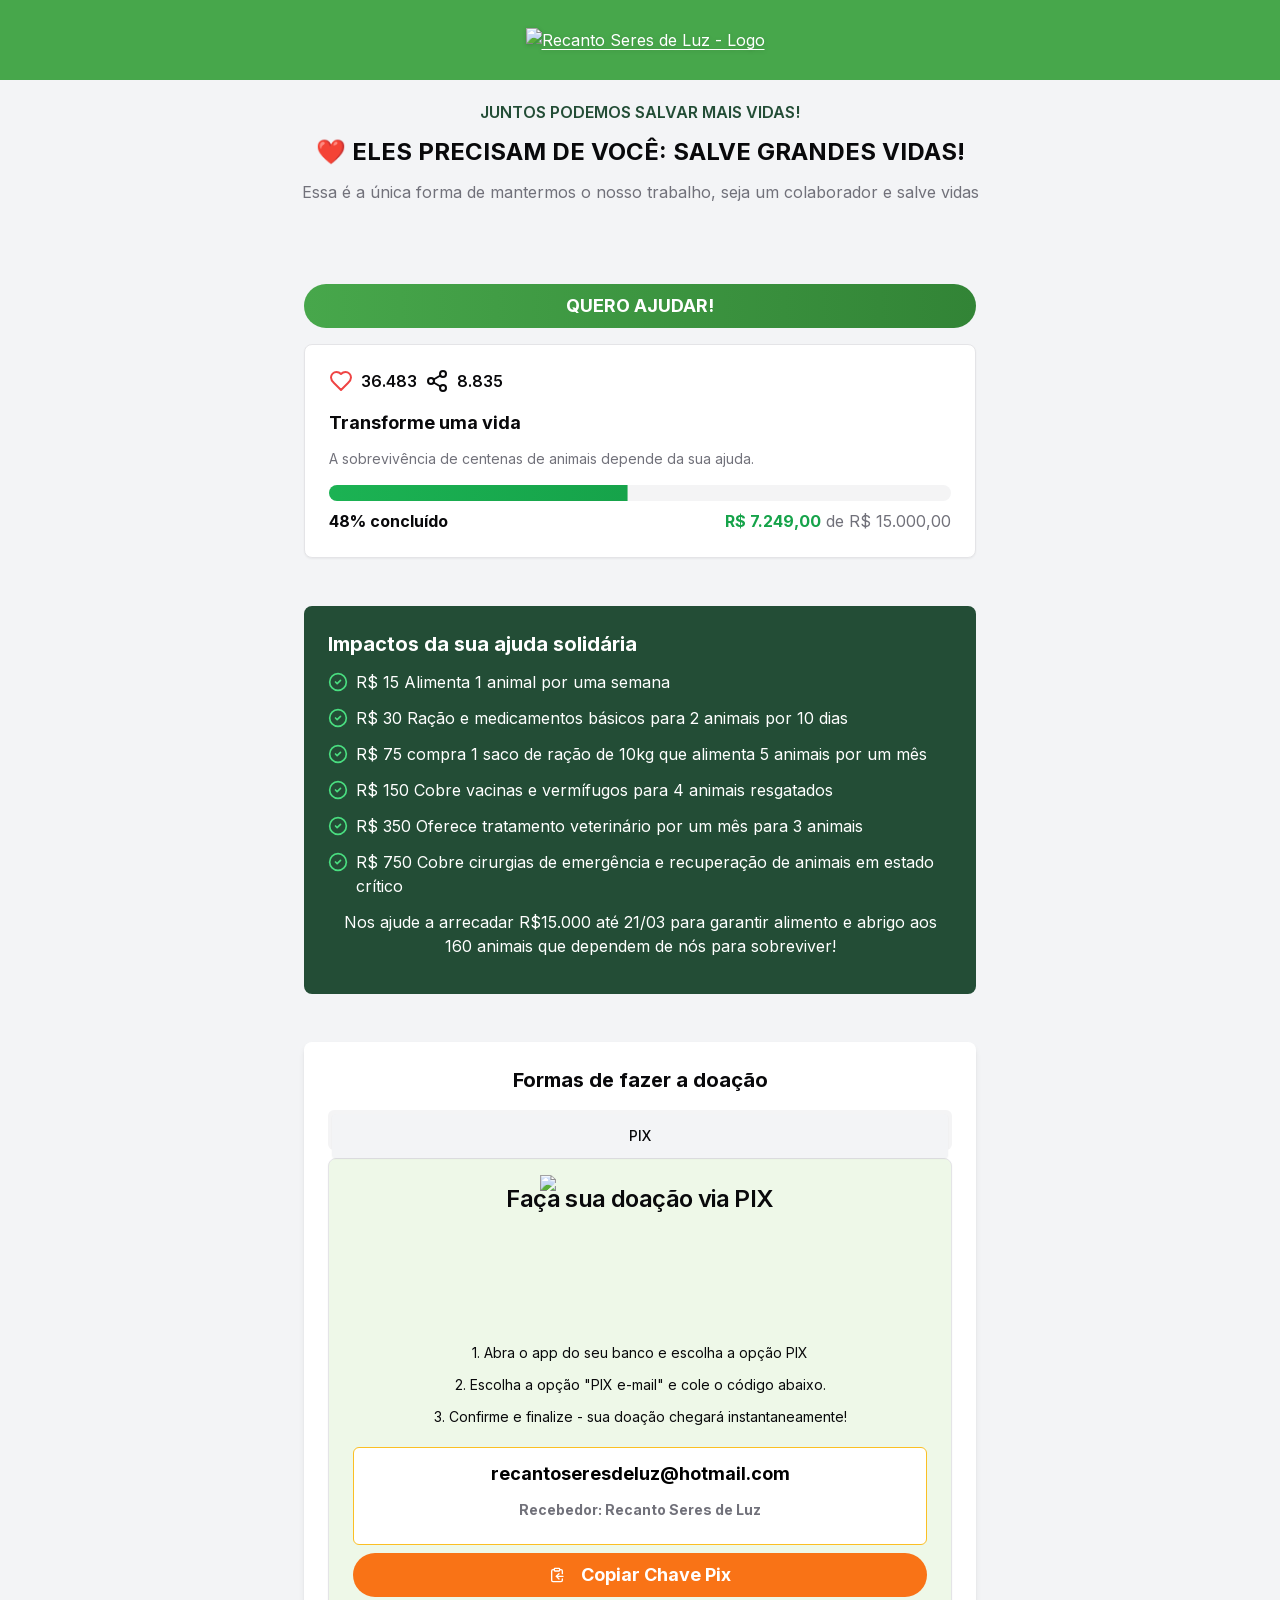
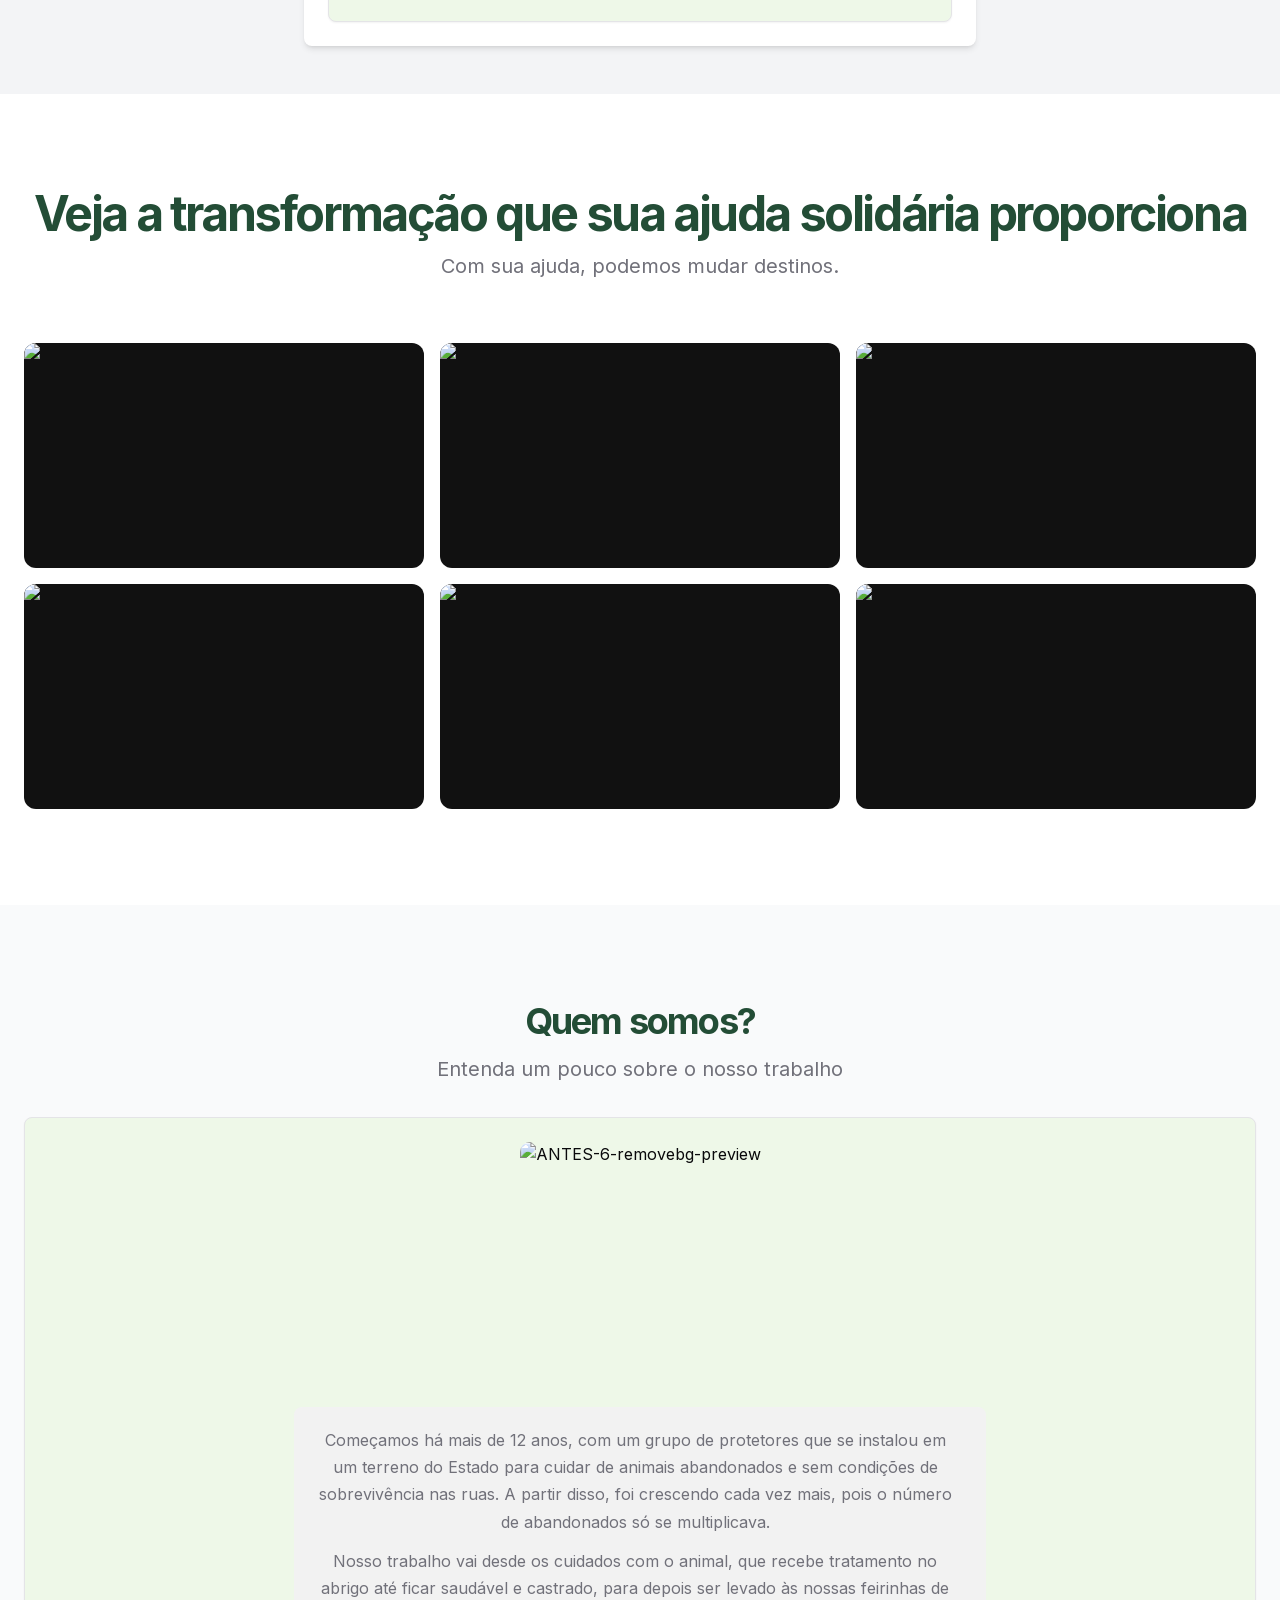
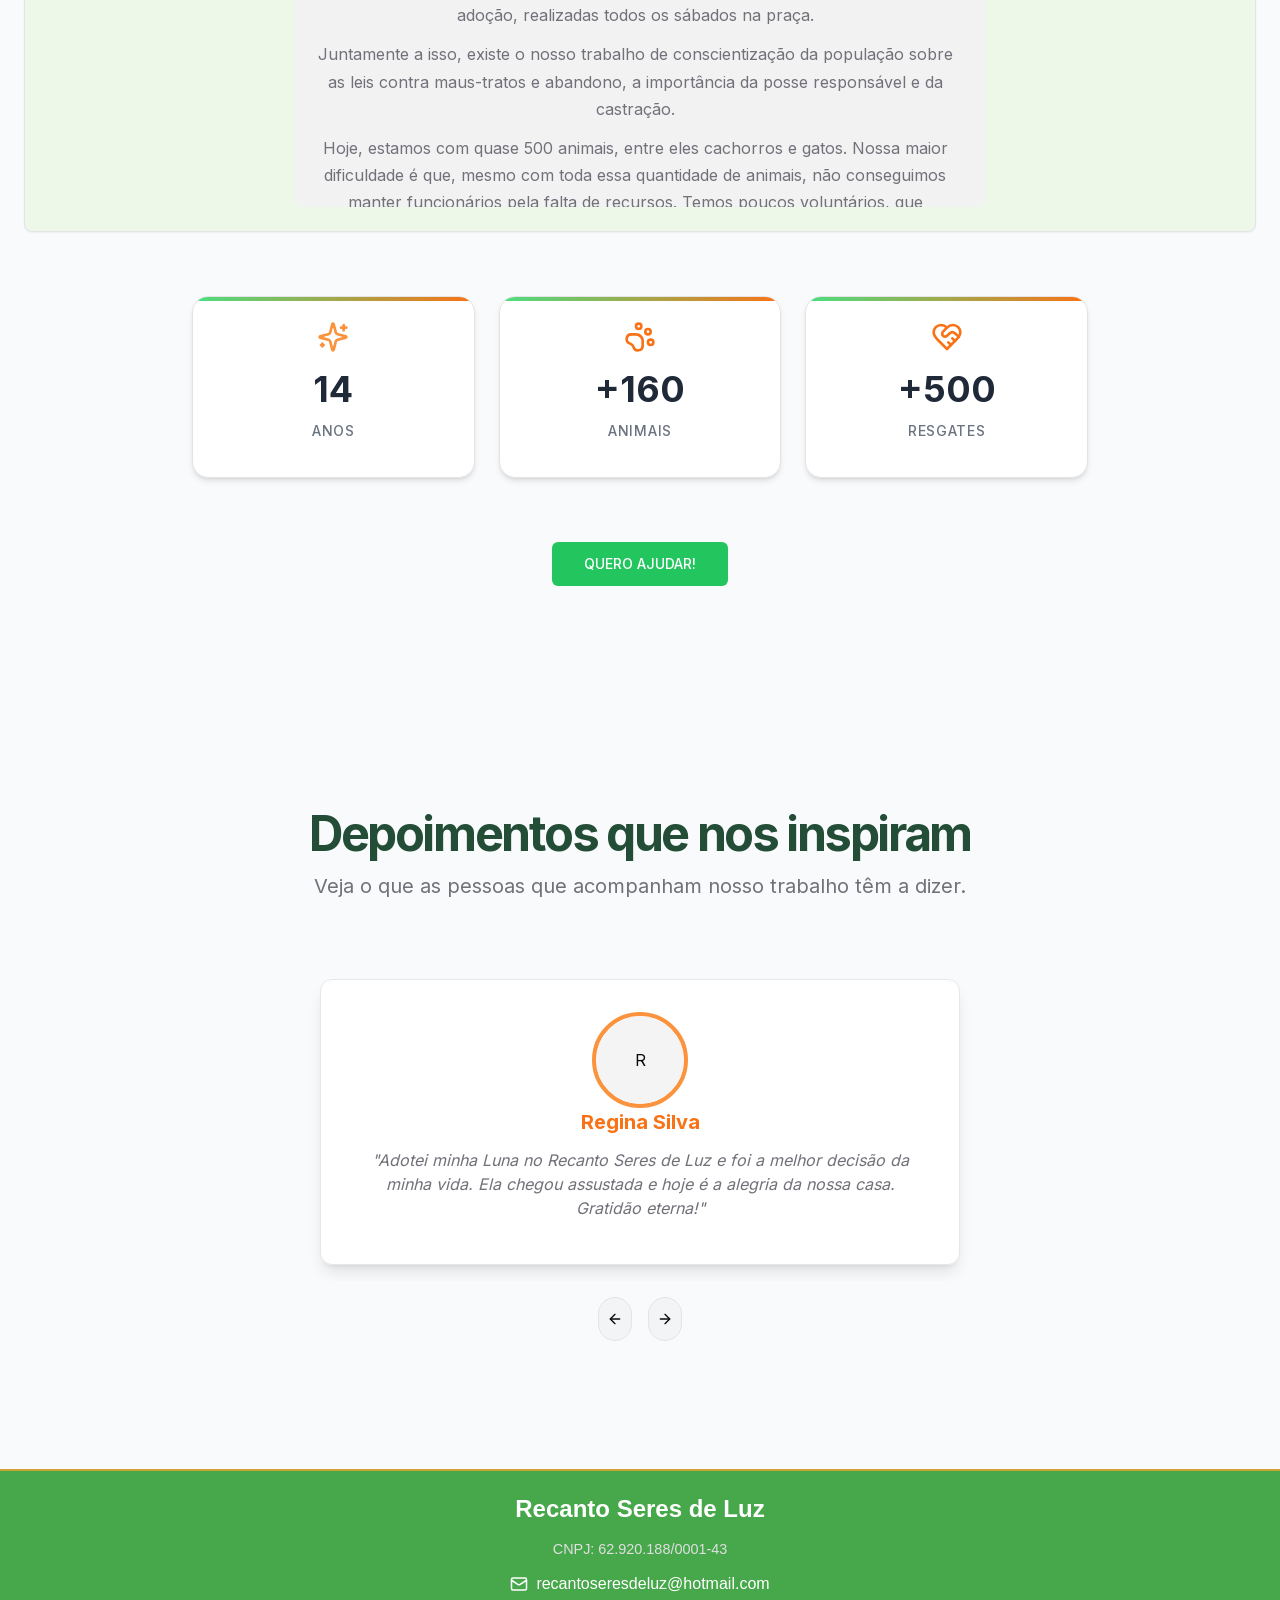
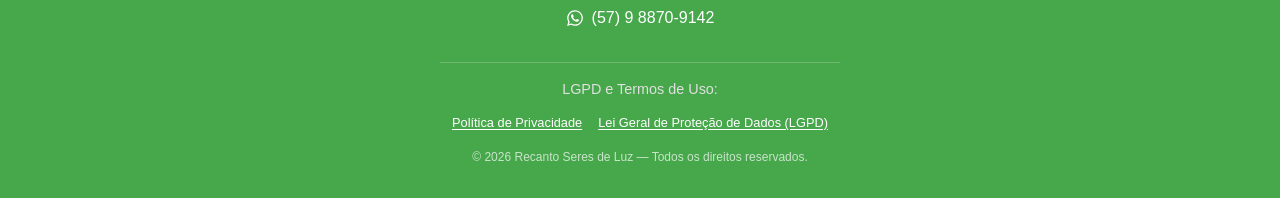
==== commit efa7fa36: "Add files via upload" ====
--- a/index.html
+++ b/index.html
@@ -1 +1 @@
-<!DOCTYPE html><html lang="pt-BR" style="scroll-behavior:smooth"><head><meta charSet="utf-8"/><meta name="viewport" content="width=device-width, initial-scale=1"/><link rel="preload" href="/_next/static/media/e4af272ccee01ff0-s.p.woff2" as="font" crossorigin="" type="font/woff2"/><link rel="preload" as="image" href="https://i.ibb.co/tw91XGzP/Design-sem-nome-2025-10-18-T001345-212-removebg-preview.png"/><link rel="stylesheet" href="/_next/static/css/35db37903f6e35ab.css" data-precedence="next"/><link rel="preload" as="script" fetchPriority="low" href="/_next/static/chunks/webpack-95dd84fb70c37922.js"/><script src="/_next/static/chunks/4bd1b696-a25418325034b528.js" async=""></script><script src="/_next/static/chunks/684-8b816c568aa1b000.js" async=""></script><script src="/_next/static/chunks/main-app-9f4f66c0efa5e0b9.js" async=""></script><script src="/_next/static/chunks/8e1d74a4-5a9aa57ccb672484.js" async=""></script><script src="/_next/static/chunks/365-a401f43766d34891.js" async=""></script><script src="/_next/static/chunks/429-32c9b51f7296af9c.js" async=""></script><script src="/_next/static/chunks/445-2d4c309ce2191db8.js" async=""></script><script src="/_next/static/chunks/app/page-536b74fa7a4ace84.js" async=""></script><script src="/_next/static/chunks/798-916371a2caf3da36.js" async=""></script><script src="/_next/static/chunks/app/layout-be1e0ee93ac2eb13.js" async=""></script><link rel="preload" href="https://scripts.converteai.net/65f2e7d7-628e-4b8a-af28-f07ac3f0110d/players/69b09e844e2d745440660df0/v4/player.js" as="script"/><meta name="next-size-adjust" content=""/><link rel="preconnect" href="https://connect.facebook.net" crossorigin="anonymous"/><link rel="preconnect" href="https://static.hotjar.com" crossorigin="anonymous"/><link rel="preconnect" href="https://scripts.converteai.net" crossorigin="anonymous"/><link rel="dns-prefetch" href="https://connect.facebook.net"/><title>Recanto Seres de Luz</title><meta name="description" content="A doação é a única forma de mantermos o nosso trabalho, seja doador e salve vidas."/><link rel="icon" href="/favicon.ico" type="image/x-icon" sizes="16x16"/><script>document.querySelectorAll('body link[rel="icon"], body link[rel="apple-touch-icon"]').forEach(el => document.head.appendChild(el))</script><script src="/_next/static/chunks/polyfills-42372ed130431b0a.js" noModule=""></script></head><body class="__variable_f367f3 font-sans antialiased"><div hidden=""><!--$--><!--/$--></div><div class="flex min-h-dvh flex-col bg-background"><header class="site-header"><div class="container flex h-full items-center justify-center"><a class="flex items-center justify-center h-full" href="/"><img src="https://i.ibb.co/tw91XGzP/Design-sem-nome-2025-10-18-T001345-212-removebg-preview.png" alt="Recanto Seres de Luz - Logo" class="site-logo" loading="eager"/></a></div></header><main class="flex-1"><section class="w-full text-center pt-5"><div class="container"><p class="font-semibold text-primary">JUNTOS PODEMOS SALVAR MAIS VIDAS!</p><h1 class="text-2xl font-bold mt-2">❤️ ELES PRECISAM DE VOCÊ: SALVE GRANDES VIDAS!</h1><p class="mt-2 text-muted-foreground">Essa é a única forma de mantermos o nosso trabalho, seja um colaborador e salve vidas</p></div><div class="container mt-8"><!--$!--><template data-dgst="BAILOUT_TO_CLIENT_SIDE_RENDERING"></template><div class="w-full aspect-video bg-muted animate-pulse rounded-lg flex items-center justify-center"><p class="text-muted-foreground text-sm">Carregando vídeo...</p></div><!--/$--></div></section><section class="w-full py-12"><div class="container flex flex-col gap-12 items-center"><div class="w-full max-w-2xl"><a href="#formas-de-doar"><button class="inline-flex items-center justify-center gap-2 whitespace-nowrap ring-offset-background transition-colors focus-visible:outline-none focus-visible:ring-2 focus-visible:ring-ring focus-visible:ring-offset-2 disabled:pointer-events-none disabled:opacity-50 [&amp;_svg]:pointer-events-none [&amp;_svg]:size-4 [&amp;_svg]:shrink-0 hover:bg-primary/90 h-11 w-full mb-4 bg-gradient-to-r from-[#47A74B] to-[#328436] hover:from-[#328436] hover:to-[#47A74B] text-white font-bold rounded-full text-lg py-3 px-8">QUERO AJUDAR!</button></a><div class="rounded-lg border text-card-foreground shadow-sm bg-white"><div class="p-6"><div class="flex justify-between items-center"><div class="flex items-center gap-2"><svg xmlns="http://www.w3.org/2000/svg" width="24" height="24" viewBox="0 0 24 24" fill="none" stroke="currentColor" stroke-width="2" stroke-linecap="round" stroke-linejoin="round" class="lucide lucide-heart text-red-500"><path d="M19 14c1.49-1.46 3-3.21 3-5.5A5.5 5.5 0 0 0 16.5 3c-1.76 0-3 .5-4.5 2-1.5-1.5-2.74-2-4.5-2A5.5 5.5 0 0 0 2 8.5c0 2.3 1.5 4.05 3 5.5l7 7Z"></path></svg><span class="font-semibold">36.483</span><svg xmlns="http://www.w3.org/2000/svg" width="24" height="24" viewBox="0 0 24 24" fill="none" stroke="currentColor" stroke-width="2" stroke-linecap="round" stroke-linejoin="round" class="lucide lucide-share2"><circle cx="18" cy="5" r="3"></circle><circle cx="6" cy="12" r="3"></circle><circle cx="18" cy="19" r="3"></circle><line x1="8.59" x2="15.42" y1="13.51" y2="17.49"></line><line x1="15.41" x2="8.59" y1="6.51" y2="10.49"></line></svg><span class="font-semibold">8.835</span></div></div><div class="mt-4"><div><h3 class="font-bold text-lg">Transforme uma vida</h3><p class="text-sm text-muted-foreground">A sobrevivência de centenas de animais depende da sua ajuda.</p></div></div><div class="mt-4"><div aria-valuemax="100" aria-valuemin="0" role="progressbar" data-state="indeterminate" data-max="100" class="relative h-4 w-full overflow-hidden rounded-full bg-secondary"><div data-state="indeterminate" data-max="100" class="h-full w-full flex-1 transition-all bg-gradient-to-r from-[#21C35D] to-[#16A34A]" style="transform:translateX(-52%)"></div></div><div class="flex justify-between text-base mt-2"><span class="font-bold">48% concluído</span><span class="text-muted-foreground"><span class="font-bold text-green-600">R$ 7.249,00</span> de R$ 15.000,00</span></div></div></div></div></div><div class="w-full max-w-2xl bg-primary text-primary-foreground p-6 rounded-lg"><h3 class="font-bold text-xl mb-4">Impactos da sua ajuda solidária</h3><ul class="space-y-3"><li class="flex items-start gap-2"><svg xmlns="http://www.w3.org/2000/svg" width="24" height="24" viewBox="0 0 24 24" fill="none" stroke="currentColor" stroke-width="2" stroke-linecap="round" stroke-linejoin="round" class="lucide lucide-circle-check h-5 w-5 mt-0.5 text-green-400 flex-shrink-0"><circle cx="12" cy="12" r="10"></circle><path d="m9 12 2 2 4-4"></path></svg><span>R$ 15 Alimenta 1 animal por uma semana</span></li><li class="flex items-start gap-2"><svg xmlns="http://www.w3.org/2000/svg" width="24" height="24" viewBox="0 0 24 24" fill="none" stroke="currentColor" stroke-width="2" stroke-linecap="round" stroke-linejoin="round" class="lucide lucide-circle-check h-5 w-5 mt-0.5 text-green-400 flex-shrink-0"><circle cx="12" cy="12" r="10"></circle><path d="m9 12 2 2 4-4"></path></svg><span>R$ 30 Ração e medicamentos básicos para 2 animais por 10 dias</span></li><li class="flex items-start gap-2"><svg xmlns="http://www.w3.org/2000/svg" width="24" height="24" viewBox="0 0 24 24" fill="none" stroke="currentColor" stroke-width="2" stroke-linecap="round" stroke-linejoin="round" class="lucide lucide-circle-check h-5 w-5 mt-0.5 text-green-400 flex-shrink-0"><circle cx="12" cy="12" r="10"></circle><path d="m9 12 2 2 4-4"></path></svg><span>R$ 75 compra 1 saco de ração de 10kg que alimenta 5 animais por um mês</span></li><li class="flex items-start gap-2"><svg xmlns="http://www.w3.org/2000/svg" width="24" height="24" viewBox="0 0 24 24" fill="none" stroke="currentColor" stroke-width="2" stroke-linecap="round" stroke-linejoin="round" class="lucide lucide-circle-check h-5 w-5 mt-0.5 text-green-400 flex-shrink-0"><circle cx="12" cy="12" r="10"></circle><path d="m9 12 2 2 4-4"></path></svg><span>R$ 150 Cobre vacinas e vermífugos para 4 animais resgatados</span></li><li class="flex items-start gap-2"><svg xmlns="http://www.w3.org/2000/svg" width="24" height="24" viewBox="0 0 24 24" fill="none" stroke="currentColor" stroke-width="2" stroke-linecap="round" stroke-linejoin="round" class="lucide lucide-circle-check h-5 w-5 mt-0.5 text-green-400 flex-shrink-0"><circle cx="12" cy="12" r="10"></circle><path d="m9 12 2 2 4-4"></path></svg><span>R$ 350 Oferece tratamento veterinário por um mês para 3 animais</span></li><li class="flex items-start gap-2"><svg xmlns="http://www.w3.org/2000/svg" width="24" height="24" viewBox="0 0 24 24" fill="none" stroke="currentColor" stroke-width="2" stroke-linecap="round" stroke-linejoin="round" class="lucide lucide-circle-check h-5 w-5 mt-0.5 text-green-400 flex-shrink-0"><circle cx="12" cy="12" r="10"></circle><path d="m9 12 2 2 4-4"></path></svg><span>R$ 750 Cobre cirurgias de emergência e recuperação de animais em estado crítico</span></li></ul><p class="mt-4 text-center">Nos ajude a arrecadar R$15.000 até 21/03 para garantir alimento e abrigo aos 160 animais que dependem de nós para sobreviver!</p></div><div id="formas-de-doar" class="w-full max-w-2xl bg-white p-6 rounded-lg shadow-md"><h3 class="font-bold text-xl text-center">Formas de fazer a doação</h3><div dir="ltr" data-orientation="horizontal" class="mt-4"><div role="tablist" aria-orientation="horizontal" class="h-10 items-center justify-center rounded-md bg-muted p-1 text-muted-foreground grid w-full grid-cols-1" tabindex="-1" data-orientation="horizontal" style="outline:none"><button type="button" role="tab" aria-selected="true" aria-controls="radix-«R1eaedb»-content-pix" data-state="active" id="radix-«R1eaedb»-trigger-pix" class="inline-flex items-center justify-center whitespace-nowrap rounded-sm px-3 py-1.5 text-sm font-medium ring-offset-background transition-all focus-visible:outline-none focus-visible:ring-2 focus-visible:ring-ring focus-visible:ring-offset-2 disabled:pointer-events-none disabled:opacity-50 data-[state=active]:bg-background data-[state=active]:text-foreground data-[state=active]:shadow-sm" tabindex="-1" data-orientation="horizontal" data-radix-collection-item="">PIX</button></div><div data-state="active" data-orientation="horizontal" role="tabpanel" aria-labelledby="radix-«R1eaedb»-trigger-pix" id="radix-«R1eaedb»-content-pix" tabindex="0" class="mt-2 ring-offset-background focus-visible:outline-none focus-visible:ring-2 focus-visible:ring-ring focus-visible:ring-offset-2" style="animation-duration:0s"><div class="rounded-lg border bg-card text-card-foreground shadow-sm"><div class="flex flex-col space-y-1.5 p-6"><div class="text-2xl font-semibold leading-none tracking-tight text-center">Faça sua doação via PIX</div></div><div class="p-6 pt-0 space-y-4 flex flex-col items-center"><div class="relative w-[200px] h-[200px] mb-10"><img alt="PIX QR Code" data-ai-hint="qr code" loading="lazy" decoding="async" data-nimg="fill" class="object-contain" style="position:absolute;height:100%;width:100%;left:0;top:0;right:0;bottom:0;color:transparent" src="https://i.ibb.co/N67JtyS0/pix.png"/></div><p class="text-center text-sm">1. Abra o app do seu banco e escolha a opção PIX</p><p class="text-center text-sm">2. Escolha a opção &quot;PIX e-mail&quot; e cole o código abaixo.</p><p class="text-center text-sm">3. Confirme e finalize - sua doação chegará instantaneamente!</p><div class="bg-white border border-amber-400 p-3 rounded-md text-center w-full overflow-hidden"><p class="font-bold text-[11px] min-[380px]:text-xs sm:text-sm md:text-lg text-black whitespace-nowrap truncate">recantoseresdeluz@hotmail.com</p><p class="text-sm font-bold text-muted-foreground mt-1">Recebedor: Recanto Seres de Luz</p></div><button class="inline-flex items-center justify-center gap-2 whitespace-nowrap ring-offset-background transition-colors focus-visible:outline-none focus-visible:ring-2 focus-visible:ring-ring focus-visible:ring-offset-2 disabled:pointer-events-none disabled:opacity-50 [&amp;_svg]:pointer-events-none [&amp;_svg]:size-4 [&amp;_svg]:shrink-0 h-10 px-4 py-2 w-full bg-orange-500 hover:bg-orange-600 text-white font-bold rounded-full text-lg"><svg xmlns="http://www.w3.org/2000/svg" width="24" height="24" viewBox="0 0 24 24" fill="none" stroke="currentColor" stroke-width="2" stroke-linecap="round" stroke-linejoin="round" class="lucide lucide-clipboard-copy mr-2 h-5 w-5"><rect width="8" height="4" x="8" y="2" rx="1" ry="1"></rect><path d="M8 4H6a2 2 0 0 0-2 2v14a2 2 0 0 0 2 2h12a2 2 0 0 0 2-2v-2"></path><path d="M16 4h2a2 2 0 0 1 2 2v4"></path><path d="M21 14H11"></path><path d="m15 10-4 4 4 4"></path></svg>Copiar Chave Pix</button></div></div></div></div></div></div></section><section id="gallery" class="w-full py-12 md:py-24 bg-white text-primary"><div class="container px-4 md:px-6"><div class="flex flex-col items-center justify-center space-y-4 text-center mb-12"><h2 class="text-3xl font-bold tracking-tighter sm:text-5xl">Veja a transformação que sua ajuda solidária proporciona</h2><p class="max-w-[900px] md:text-xl/relaxed lg:text-base/relaxed xl:text-xl/relaxed text-muted-foreground">Com sua ajuda, podemos mudar destinos.</p></div><div class="img-grid"><div class="img-card"><div class="img-slot relative h-full w-full"><img alt="ANTES" data-ai-hint="animal rescue" loading="lazy" decoding="async" data-nimg="fill" class="img-el object-cover" style="position:absolute;height:100%;width:100%;left:0;top:0;right:0;bottom:0;color:transparent" src="https://i.ibb.co/1tRc0Mq3/ANTES.png"/></div></div><div class="img-card"><div class="img-slot relative h-full w-full"><img alt="ANTES-1" data-ai-hint="animal rescue" loading="lazy" decoding="async" data-nimg="fill" class="img-el object-cover" style="position:absolute;height:100%;width:100%;left:0;top:0;right:0;bottom:0;color:transparent" src="https://i.ibb.co/4Rpk6Fpd/ANTES-1.png"/></div></div><div class="img-card"><div class="img-slot relative h-full w-full"><img alt="ANTES-2" data-ai-hint="animal rescue" loading="lazy" decoding="async" data-nimg="fill" class="img-el object-cover" style="position:absolute;height:100%;width:100%;left:0;top:0;right:0;bottom:0;color:transparent" src="https://i.ibb.co/S7JW2r4X/ANTES-2.png"/></div></div><div class="img-card"><div class="img-slot relative h-full w-full"><img alt="ANTES-3" data-ai-hint="animal rescue" loading="lazy" decoding="async" data-nimg="fill" class="img-el object-cover" style="position:absolute;height:100%;width:100%;left:0;top:0;right:0;bottom:0;color:transparent" src="https://i.ibb.co/PZpX1mT4/ANTES-3.png"/></div></div><div class="img-card"><div class="img-slot relative h-full w-full"><img alt="ANTES-4" data-ai-hint="animal rescue" loading="lazy" decoding="async" data-nimg="fill" class="img-el object-cover" style="position:absolute;height:100%;width:100%;left:0;top:0;right:0;bottom:0;color:transparent" src="https://i.ibb.co/gM7H9BBT/ANTES-4.png"/></div></div><div class="img-card"><div class="img-slot relative h-full w-full"><img alt="ANTES-5" data-ai-hint="animal rescue" loading="lazy" decoding="async" data-nimg="fill" class="img-el object-cover" style="position:absolute;height:100%;width:100%;left:0;top:0;right:0;bottom:0;color:transparent" src="https://i.ibb.co/4gCJvj5t/ANTES-5.png"/></div></div></div></div></section><section class="w-full py-12 md:py-24 bg-gray-50"><div class="container px-4 md:px-6 space-y-8"><div class="text-center space-y-2"><h2 class="text-3xl font-bold tracking-tighter sm:text-4xl text-primary">Quem somos?</h2><p class="text-muted-foreground md:text-xl/relaxed">Entenda um pouco sobre o nosso trabalho</p></div><div class="rounded-lg border bg-card text-card-foreground shadow-sm overflow-hidden"><div class="p-6"><div class="flex justify-center"><a href="https://imgbb.com/"><img src="https://i.ibb.co/4wY4xjH2/ANTES-6-removebg-preview.png" alt="ANTES-6-removebg-preview" loading="lazy" width="400" height="400" style="border:0;max-width:400px;width:100%;border-radius:10px"/></a></div><div class="mt-6 text-muted-foreground text-left max-w-3xl mx-auto space-y-4"><div class="historia-box"><div class="historia-content"><p>Começamos há mais de 12 anos, com um grupo de protetores que se instalou em um terreno do Estado para cuidar de animais abandonados e sem condições de sobrevivência nas ruas. A partir disso, foi crescendo cada vez mais, pois o número de abandonados só se multiplicava.</p><p>Nosso trabalho vai desde os cuidados com o animal, que recebe tratamento no abrigo até ficar saudável e castrado, para depois ser levado às nossas feirinhas de adoção, realizadas todos os sábados na praça.</p><p>Juntamente a isso, existe o nosso trabalho de conscientização da população sobre as leis contra maus-tratos e abandono, a importância da posse responsável e da castração.</p><p>Hoje, estamos com quase 500 animais, entre eles cachorros e gatos. Nossa maior dificuldade é que, mesmo com toda essa quantidade de animais, não conseguimos manter funcionários pela falta de recursos. Temos poucos voluntários, que dificilmente aparecem no abrigo para ajudar.</p><p>Mesmo com a ajuda que a prefeitura nos repassa todo mês para a compra de ração, ainda falta uma enorme quantia para pagarmos medicação, veterinários, produtos de limpeza e estrutura.</p><p>Por isso, fazemos vários eventos e vendas em geral de camisetas, panetones, cestas de chocolate e rifas ao longo do ano, para arrecadarmos mais recursos e conseguirmos continuar com nosso trabalho diário.</p></div></div></div></div></div><div class="pt-8 grid grid-cols-1 sm:grid-cols-2 md:grid-cols-3 gap-6 max-w-4xl mx-auto"><div class="rounded-lg border bg-card text-card-foreground shadow-sm stat-card"><div class="stat-card-border"></div><div class="flex flex-col items-center justify-center p-6 text-center h-full"><svg xmlns="http://www.w3.org/2000/svg" width="24" height="24" viewBox="0 0 24 24" fill="none" stroke="currentColor" stroke-width="2" stroke-linecap="round" stroke-linejoin="round" class="lucide lucide-sparkles h-8 w-8 mb-4 text-orange-400"><path d="M9.937 15.5A2 2 0 0 0 8.5 14.063l-6.135-1.582a.5.5 0 0 1 0-.962L8.5 9.936A2 2 0 0 0 9.937 8.5l1.582-6.135a.5.5 0 0 1 .963 0L14.063 8.5A2 2 0 0 0 15.5 9.937l6.135 1.581a.5.5 0 0 1 0 .964L15.5 14.063a2 2 0 0 0-1.437 1.437l-1.582 6.135a.5.5 0 0 1-.963 0z"></path><path d="M20 3v4"></path><path d="M22 5h-4"></path><path d="M4 17v2"></path><path d="M5 18H3"></path></svg><p class="text-4xl font-bold text-gray-800">14</p><p class="text-sm font-medium text-gray-500 uppercase tracking-wider mt-1">ANOS</p></div></div><div class="rounded-lg border bg-card text-card-foreground shadow-sm stat-card"><div class="stat-card-border"></div><div class="flex flex-col items-center justify-center p-6 text-center h-full"><svg xmlns="http://www.w3.org/2000/svg" width="24" height="24" viewBox="0 0 24 24" fill="none" stroke="currentColor" stroke-width="2" stroke-linecap="round" stroke-linejoin="round" class="lucide lucide-paw-print h-8 w-8 mb-4 text-orange-500"><circle cx="11" cy="4" r="2"></circle><circle cx="18" cy="8" r="2"></circle><circle cx="20" cy="16" r="2"></circle><path d="M9 10a5 5 0 0 1 5 5v3.5a3.5 3.5 0 0 1-6.84 1.045Q6.52 17.48 4.46 16.84A3.5 3.5 0 0 1 5.5 10Z"></path></svg><p class="text-4xl font-bold text-gray-800">+160</p><p class="text-sm font-medium text-gray-500 uppercase tracking-wider mt-1">ANIMAIS</p></div></div><div class="rounded-lg border bg-card text-card-foreground shadow-sm stat-card"><div class="stat-card-border"></div><div class="flex flex-col items-center justify-center p-6 text-center h-full"><svg xmlns="http://www.w3.org/2000/svg" width="24" height="24" viewBox="0 0 24 24" fill="none" stroke="currentColor" stroke-width="2" stroke-linecap="round" stroke-linejoin="round" class="lucide lucide-heart-handshake h-8 w-8 mb-4 text-orange-500"><path d="M19 14c1.49-1.46 3-3.21 3-5.5A5.5 5.5 0 0 0 16.5 3c-1.76 0-3 .5-4.5 2-1.5-1.5-2.74-2-4.5-2A5.5 5.5 0 0 0 2 8.5c0 2.3 1.5 4.05 3 5.5l7 7Z"></path><path d="M12 5 9.04 7.96a2.17 2.17 0 0 0 0 3.08c.82.82 2.13.85 3 .07l2.07-1.9a2.82 2.82 0 0 1 3.79 0l2.96 2.66"></path><path d="m18 15-2-2"></path><path d="m15 18-2-2"></path></svg><p class="text-4xl font-bold text-gray-800">+500</p><p class="text-sm font-medium text-gray-500 uppercase tracking-wider mt-1">RESGATES</p></div></div></div><div class="text-center pt-8"><a href="#formas-de-doar"><button class="inline-flex items-center justify-center gap-2 whitespace-nowrap text-sm font-medium ring-offset-background transition-colors focus-visible:outline-none focus-visible:ring-2 focus-visible:ring-ring focus-visible:ring-offset-2 disabled:pointer-events-none disabled:opacity-50 [&amp;_svg]:pointer-events-none [&amp;_svg]:size-4 [&amp;_svg]:shrink-0 h-11 rounded-md px-8 bg-green-500 hover:bg-green-600 text-white">QUERO AJUDAR!</button></a></div></div></section><section id="testimonials" class="w-full py-12 md:py-24 lg:py-32 bg-gray-50"><div class="container px-4 md:px-6"><div class="h-96 w-full animate-pulse bg-muted rounded-xl"></div></div></section></main><footer class="site-footer-detailed"><div class="container footer-content"><div class="footer-main-info"><h3 class="footer-title">Recanto Seres de Luz</h3><p class="footer-cnpj">CNPJ: 62.920.188/0001-43</p><div class="footer-contact"><a href="mailto:recantoseresdeluz@hotmail.com" class="footer-contact-link"><svg xmlns="http://www.w3.org/2000/svg" width="24" height="24" viewBox="0 0 24 24" fill="none" stroke="currentColor" stroke-width="2" stroke-linecap="round" stroke-linejoin="round" class="lucide lucide-mail footer-icon"><rect width="20" height="16" x="2" y="4" rx="2"></rect><path d="m22 7-8.97 5.7a1.94 1.94 0 0 1-2.06 0L2 7"></path></svg>recantoseresdeluz@hotmail.com</a><a href="https://wa.me/557988709142" target="_blank" rel="noopener noreferrer" class="footer-contact-link"><svg stroke="currentColor" fill="currentColor" stroke-width="0" viewBox="0 0 448 512" class="footer-icon whatsapp-icon" height="1em" width="1em" xmlns="http://www.w3.org/2000/svg"><path d="M380.9 97.1C339 55.1 283.2 32 223.9 32c-122.4 0-222 99.6-222 222 0 39.1 10.2 77.3 29.6 111L0 480l117.7-30.9c32.4 17.7 68.9 27 106.1 27h.1c122.3 0 224.1-99.6 224.1-222 0-59.3-25.2-115-67.1-157zm-157 341.6c-33.2 0-65.7-8.9-94-25.7l-6.7-4-69.8 18.3L72 359.2l-4.4-7c-18.5-29.4-28.2-63.3-28.2-98.2 0-101.7 82.8-184.5 184.6-184.5 49.3 0 95.6 19.2 130.4 54.1 34.8 34.9 56.2 81.2 56.1 130.5 0 101.8-84.9 184.6-186.6 184.6zm101.2-138.2c-5.5-2.8-32.8-16.2-37.9-18-5.1-1.9-8.8-2.8-12.5 2.8-3.7 5.6-14.3 18-17.6 21.8-3.2 3.7-6.5 4.2-12 1.4-32.6-16.3-54-29.1-75.5-66-5.7-9.8 5.7-9.1 16.3-30.3 1.8-3.7.9-6.9-.5-9.7-1.4-2.8-12.5-30.1-17.1-41.2-4.5-10.8-9.1-9.3-12.5-9.5-3.2-.2-6.9-.2-10.6-.2-3.7 0-9.7 1.4-14.8 6.9-5.1 5.6-19.4 19-19.4 46.3 0 27.3 19.9 53.7 22.6 57.4 2.8 3.7 39.1 59.7 94.8 83.8 35.2 15.2 49 16.5 66.6 13.9 10.7-1.6 32.8-13.4 37.4-26.4 4.6-13 4.6-24.1 3.2-26.4-1.3-2.5-5-3.9-10.5-6.6z"></path></svg>(57) 9 8870-9142</a></div></div><div class="footer-legal"><p class="footer-legal-title">LGPD e Termos de Uso:</p><div class="footer-legal-links"><a class="footer-link" href="#privacidade">Política de Privacidade</a><a class="footer-link" href="#lgpd">Lei Geral de Proteção de Dados (LGPD)</a></div></div><p class="footer-copyright">© <!-- -->2026<!-- --> Recanto Seres de Luz — Todos os direitos reservados.</p></div></footer></div><!--$--><!--/$--><div role="region" aria-label="Notifications (F8)" tabindex="-1" style="pointer-events:none"><ol tabindex="-1" class="fixed top-0 z-[100] flex max-h-screen w-full flex-col-reverse p-4 sm:bottom-0 sm:right-0 sm:top-auto sm:flex-col md:max-w-[420px]"></ol></div><script src="/_next/static/chunks/webpack-95dd84fb70c37922.js" async=""></script><script>(self.__next_f=self.__next_f||[]).push([0])</script><script>self.__next_f.push([1,"1:\"$Sreact.fragment\"\n2:I[7555,[],\"\"]\n3:I[1295,[],\"\"]\n4:I[6874,[\"711\",\"static/chunks/8e1d74a4-5a9aa57ccb672484.js\",\"365\",\"static/chunks/365-a401f43766d34891.js\",\"429\",\"static/chunks/429-32c9b51f7296af9c.js\",\"445\",\"static/chunks/445-2d4c309ce2191db8.js\",\"974\",\"static/chunks/app/page-536b74fa7a4ace84.js\"],\"\"]\n5:I[6996,[\"711\",\"static/chunks/8e1d74a4-5a9aa57ccb672484.js\",\"365\",\"static/chunks/365-a401f43766d34891.js\",\"429\",\"static/chunks/429-32c9b51f7296af9c.js\",\"445\",\"static/chunks/445-2d4c309ce2191db8.js\",\"974\",\"static/chunks/app/page-536b74fa7a4ace84.js\"],\"default\"]\n6:I[7323,[\"365\",\"static/chunks/365-a401f43766d34891.js\",\"798\",\"static/chunks/798-916371a2caf3da36.js\",\"177\",\"static/chunks/app/layout-be1e0ee93ac2eb13.js\"],\"Toaster\"]\n7:I[3304,[\"365\",\"static/chunks/365-a401f43766d34891.js\",\"798\",\"static/chunks/798-916371a2caf3da36.js\",\"177\",\"static/chunks/app/layout-be1e0ee93ac2eb13.js\"],\"default\"]\n8:I[9243,[\"365\",\"static/chunks/365-a401f43766d34891.js\",\"798\",\"static/chunks/798-916371a2caf3da36.js\",\"177\",\"static/chunks/app/layout-be1e0ee93ac2eb13.js\"],\"\"]\n9:I[6034,[\"711\",\"static/chunks/8e1d74a4-5a9aa57ccb672484.js\",\"365\",\"static/chunks/365-a401f43766d34891.js\",\"429\",\"static/chunks/429-32c9b51f7296af9c.js\",\"445\",\"static/chunks/445-2d4c309ce2191db8.js\",\"974\",\"static/chunks/app/page-536b74fa7a4ace84.js\"],\"default\"]\na:I[6363,[\"711\",\"static/chunks/8e1d74a4-5a9aa57ccb672484.js\",\"365\",\"static/chunks/365-a401f43766d34891.js\",\"429\",\"static/chunks/429-32c9b51f7296af9c.js\",\"445\",\"static/chunks/445-2d4c309ce2191db8.js\",\"974\",\"static/chunks/app/page-536b74fa7a4ace84.js\"],\"default\"]\nb:I[97,[\"711\",\"static/chunks/8e1d74a4-5a9aa57ccb672484.js\",\"365\",\"static/chunks/365-a401f43766d34891.js\",\"429\",\"static/chunks/429-32c9b51f7296af9c.js\",\"445\",\"static/chunks/445-2d4c309ce2191db8.js\",\"974\",\"static/chunks/app/page-536b74fa7a4ace84.js\"],\"default\"]\nc:I[7520,[\"711\",\"static/chunks/8e1d74a4-5a9aa57ccb672484.js\",\"365\",\"static/chunks/365-a401f43766d34891.js\",\"429\",\"static/chunks/429-32c9b51f7296af9c.js\",\"445\",\"static/chunks/445-2d4c309ce2191db8.js\",\""])</script><script>self.__next_f.push([1,"974\",\"static/chunks/app/page-536b74fa7a4ace84.js\"],\"default\"]\nd:I[5231,[\"711\",\"static/chunks/8e1d74a4-5a9aa57ccb672484.js\",\"365\",\"static/chunks/365-a401f43766d34891.js\",\"429\",\"static/chunks/429-32c9b51f7296af9c.js\",\"445\",\"static/chunks/445-2d4c309ce2191db8.js\",\"974\",\"static/chunks/app/page-536b74fa7a4ace84.js\"],\"default\"]\ne:I[9665,[],\"OutletBoundary\"]\n11:I[4911,[],\"AsyncMetadataOutlet\"]\n13:I[9665,[],\"ViewportBoundary\"]\n15:I[9665,[],\"MetadataBoundary\"]\n17:I[6614,[],\"\"]\n:HL[\"/_next/static/media/e4af272ccee01ff0-s.p.woff2\",\"font\",{\"crossOrigin\":\"\",\"type\":\"font/woff2\"}]\n:HL[\"/_next/static/css/35db37903f6e35ab.css\",\"style\"]\n"])</script><script>self.__next_f.push([1,"0:{\"P\":null,\"b\":\"nYsNpz3_6lphCi-rgyO-b\",\"p\":\"\",\"c\":[\"\",\"\"],\"i\":false,\"f\":[[[\"\",{\"children\":[\"__PAGE__\",{}]},\"$undefined\",\"$undefined\",true],[\"\",[\"$\",\"$1\",\"c\",{\"children\":[[[\"$\",\"link\",\"0\",{\"rel\":\"stylesheet\",\"href\":\"/_next/static/css/35db37903f6e35ab.css\",\"precedence\":\"next\",\"crossOrigin\":\"$undefined\",\"nonce\":\"$undefined\"}]],[\"$\",\"html\",null,{\"lang\":\"pt-BR\",\"suppressHydrationWarning\":true,\"style\":{\"scrollBehavior\":\"smooth\"},\"children\":[[\"$\",\"head\",null,{\"children\":[[\"$\",\"link\",null,{\"rel\":\"preconnect\",\"href\":\"https://connect.facebook.net\",\"crossOrigin\":\"anonymous\"}],[\"$\",\"link\",null,{\"rel\":\"preconnect\",\"href\":\"https://static.hotjar.com\",\"crossOrigin\":\"anonymous\"}],[\"$\",\"link\",null,{\"rel\":\"preconnect\",\"href\":\"https://scripts.converteai.net\",\"crossOrigin\":\"anonymous\"}],[\"$\",\"link\",null,{\"rel\":\"dns-prefetch\",\"href\":\"https://connect.facebook.net\"}]]}],[\"$\",\"body\",null,{\"className\":\"__variable_f367f3 font-sans antialiased\",\"children\":[[\"$\",\"$L2\",null,{\"parallelRouterKey\":\"children\",\"error\":\"$undefined\",\"errorStyles\":\"$undefined\",\"errorScripts\":\"$undefined\",\"template\":[\"$\",\"$L3\",null,{}],\"templateStyles\":\"$undefined\",\"templateScripts\":\"$undefined\",\"notFound\":[[\"$\",\"div\",null,{\"className\":\"flex min-h-dvh flex-col bg-background\",\"children\":[[\"$\",\"header\",null,{\"className\":\"site-header\",\"children\":[\"$\",\"div\",null,{\"className\":\"container flex h-full items-center justify-center\",\"children\":[\"$\",\"$L4\",null,{\"href\":\"/\",\"className\":\"flex items-center justify-center h-full\",\"children\":[\"$\",\"img\",null,{\"src\":\"https://i.ibb.co/tw91XGzP/Design-sem-nome-2025-10-18-T001345-212-removebg-preview.png\",\"alt\":\"Recanto Seres de Luz - Logo\",\"className\":\"site-logo\",\"loading\":\"eager\"}]}]}]}],[\"$\",\"main\",null,{\"className\":\"flex-1 flex items-center justify-center\",\"children\":[\"$\",\"div\",null,{\"className\":\"text-center space-y-4\",\"children\":[[\"$\",\"h1\",null,{\"className\":\"text-4xl font-bold text-primary\",\"children\":\"404\"}],[\"$\",\"h2\",null,{\"className\":\"text-2xl font-semibold text-foreground\",\"children\":\"Página não encontrada\"}],[\"$\",\"p\",null,{\"className\":\"text-muted-foreground\",\"children\":\"A página que você está procurando não existe ou foi movida.\"}],[\"$\",\"$L4\",null,{\"href\":\"/\",\"children\":\"Voltar para a Home\",\"className\":\"inline-flex items-center justify-center gap-2 whitespace-nowrap rounded-md text-sm font-medium ring-offset-background transition-colors focus-visible:outline-none focus-visible:ring-2 focus-visible:ring-ring focus-visible:ring-offset-2 disabled:pointer-events-none disabled:opacity-50 [\u0026_svg]:pointer-events-none [\u0026_svg]:size-4 [\u0026_svg]:shrink-0 bg-primary text-primary-foreground hover:bg-primary/90 h-10 px-4 py-2\",\"ref\":null}]]}]}],[\"$\",\"$L5\",null,{}]]}],[]],\"forbidden\":\"$undefined\",\"unauthorized\":\"$undefined\"}],[\"$\",\"$L6\",null,{}],[\"$\",\"$L7\",null,{}],[\"$\",\"$L8\",null,{\"id\":\"vturb-script\",\"src\":\"https://scripts.converteai.net/65f2e7d7-628e-4b8a-af28-f07ac3f0110d/players/69b09e844e2d745440660df0/v4/player.js\",\"strategy\":\"afterInteractive\"}]]}]]}]]}],{\"children\":[\"__PAGE__\",[\"$\",\"$1\",\"c\",{\"children\":[[\"$\",\"div\",null,{\"className\":\"flex min-h-dvh flex-col bg-background\",\"children\":[[\"$\",\"header\",null,{\"className\":\"site-header\",\"children\":[\"$\",\"div\",null,{\"className\":\"container flex h-full items-center justify-center\",\"children\":[\"$\",\"$L4\",null,{\"href\":\"/\",\"className\":\"flex items-center justify-center h-full\",\"children\":[\"$\",\"img\",null,{\"src\":\"https://i.ibb.co/tw91XGzP/Design-sem-nome-2025-10-18-T001345-212-removebg-preview.png\",\"alt\":\"Recanto Seres de Luz - Logo\",\"className\":\"site-logo\",\"loading\":\"eager\"}]}]}]}],[\"$\",\"main\",null,{\"className\":\"flex-1\",\"children\":[[\"$\",\"$L9\",null,{}],[\"$\",\"$La\",null,{}],[\"$\",\"$Lb\",null,{}],[\"$\",\"$Lc\",null,{}],[\"$\",\"$Ld\",null,{}]]}],[\"$\",\"$L5\",null,{}]]}],null,[\"$\",\"$Le\",null,{\"children\":[\"$Lf\",\"$L10\",[\"$\",\"$L11\",null,{\"promise\":\"$@12\"}]]}]]}],{},null,false]},null,false],[\"$\",\"$1\",\"h\",{\"children\":[null,[\"$\",\"$1\",\"Wv0ZdV_QOluovn7VI9dSWv\",{\"children\":[[\"$\",\"$L13\",null,{\"children\":\"$L14\"}],[\"$\",\"meta\",null,{\"name\":\"next-size-adjust\",\"content\":\"\"}]]}],[\"$\",\"$L15\",null,{\"children\":\"$L16\"}]]}],false]],\"m\":\"$undefined\",\"G\":[\"$17\",\"$undefined\"],\"s\":false,\"S\":true}\n"])</script><script>self.__next_f.push([1,"18:\"$Sreact.suspense\"\n19:I[4911,[],\"AsyncMetadata\"]\n16:[\"$\",\"div\",null,{\"hidden\":true,\"children\":[\"$\",\"$18\",null,{\"fallback\":null,\"children\":[\"$\",\"$L19\",null,{\"promise\":\"$@1a\"}]}]}]\n10:null\n"])</script><script>self.__next_f.push([1,"14:[[\"$\",\"meta\",\"0\",{\"charSet\":\"utf-8\"}],[\"$\",\"meta\",\"1\",{\"name\":\"viewport\",\"content\":\"width=device-width, initial-scale=1\"}]]\nf:null\n"])</script><script>self.__next_f.push([1,"12:{\"metadata\":[[\"$\",\"title\",\"0\",{\"children\":\"Recanto Seres de Luz\"}],[\"$\",\"meta\",\"1\",{\"name\":\"description\",\"content\":\"A doação é a única forma de mantermos o nosso trabalho, seja doador e salve vidas.\"}],[\"$\",\"link\",\"2\",{\"rel\":\"icon\",\"href\":\"/favicon.ico\",\"type\":\"image/x-icon\",\"sizes\":\"16x16\"}]],\"error\":null,\"digest\":\"$undefined\"}\n1a:{\"metadata\":\"$12:metadata\",\"error\":null,\"digest\":\"$undefined\"}\n"])</script></body></html>+<!DOCTYPE html><html lang="pt-BR" style="scroll-behavior:smooth"><head><meta charSet="utf-8"/><meta name="viewport" content="width=device-width, initial-scale=1"/><link rel="preload" href="/_next/static/media/e4af272ccee01ff0-s.p.woff2" as="font" crossorigin="" type="font/woff2"/><link rel="preload" as="image" href="https://i.ibb.co/tw91XGzP/Design-sem-nome-2025-10-18-T001345-212-removebg-preview.png"/><link rel="stylesheet" href="/_next/static/css/454902ccb1d2ef30.css" data-precedence="next"/><link rel="preload" as="script" fetchPriority="low" href="/_next/static/chunks/webpack-8821466550148fe3.js"/><script src="/_next/static/chunks/4bd1b696-a25418325034b528.js" async=""></script><script src="/_next/static/chunks/684-8b816c568aa1b000.js" async=""></script><script src="/_next/static/chunks/main-app-9f4f66c0efa5e0b9.js" async=""></script><script src="/_next/static/chunks/365-a401f43766d34891.js" async=""></script><script src="/_next/static/chunks/798-916371a2caf3da36.js" async=""></script><script src="/_next/static/chunks/app/layout-b75baa1ad434b63e.js" async=""></script><script src="/_next/static/chunks/8e1d74a4-5a9aa57ccb672484.js" async=""></script><script src="/_next/static/chunks/429-32c9b51f7296af9c.js" async=""></script><script src="/_next/static/chunks/216-ff330e44419c274b.js" async=""></script><script src="/_next/static/chunks/app/page-8db47737c73e6579.js" async=""></script><meta name="next-size-adjust" content=""/><link rel="preconnect" href="https://connect.facebook.net" crossorigin="anonymous"/><link rel="preconnect" href="https://static.hotjar.com" crossorigin="anonymous"/><link rel="preconnect" href="https://scripts.converteai.net" crossorigin="anonymous"/><link rel="dns-prefetch" href="https://connect.facebook.net"/><noscript><img height="1" width="1" style="display:none" src="https://www.facebook.com/tr?id=1399622111182187&amp;ev=PageView&amp;noscript=1"/></noscript><title>Recanto Seres de Luz</title><meta name="description" content="A doação é a única forma de mantermos o nosso trabalho, seja doador e salve vidas."/><link rel="icon" href="/favicon.ico" type="image/x-icon" sizes="16x16"/><script>document.querySelectorAll('body link[rel="icon"], body link[rel="apple-touch-icon"]').forEach(el => document.head.appendChild(el))</script><script src="/_next/static/chunks/polyfills-42372ed130431b0a.js" noModule=""></script></head><body class="__variable_f367f3 font-sans antialiased"><div hidden=""><!--$--><!--/$--></div><div class="flex min-h-dvh flex-col bg-background"><header class="site-header"><div class="container flex h-full items-center justify-center"><a class="flex items-center justify-center h-full" href="/"><img src="https://i.ibb.co/tw91XGzP/Design-sem-nome-2025-10-18-T001345-212-removebg-preview.png" alt="Recanto Seres de Luz - Logo" class="site-logo" loading="eager"/></a></div></header><main class="flex-1"><section class="w-full text-center pt-5"><div class="container"><p class="font-semibold text-primary">JUNTOS PODEMOS SALVAR MAIS VIDAS!</p><h1 class="text-2xl font-bold mt-2">❤️ ELES PRECISAM DE VOCÊ: SALVE GRANDES VIDAS!</h1><p class="mt-2 text-muted-foreground">Essa é a única forma de mantermos o nosso trabalho, seja um colaborador e salve vidas</p></div><div class="container mt-8"><div class="w-full aspect-video bg-muted animate-pulse rounded-lg flex items-center justify-center"><p class="text-muted-foreground">Carregando vídeo...</p></div></div></section><section class="w-full py-12"><div class="container flex flex-col gap-12 items-center"><div class="w-full max-w-2xl"><a href="#formas-de-doar"><button class="inline-flex items-center justify-center gap-2 whitespace-nowrap ring-offset-background transition-colors focus-visible:outline-none focus-visible:ring-2 focus-visible:ring-ring focus-visible:ring-offset-2 disabled:pointer-events-none disabled:opacity-50 [&amp;_svg]:pointer-events-none [&amp;_svg]:size-4 [&amp;_svg]:shrink-0 hover:bg-primary/90 h-11 w-full mb-4 bg-gradient-to-r from-[#47A74B] to-[#328436] hover:from-[#328436] hover:to-[#47A74B] text-white font-bold rounded-full text-lg py-3 px-8">QUERO AJUDAR!</button></a><div class="rounded-lg border text-card-foreground shadow-sm bg-white"><div class="p-6"><div class="flex justify-between items-center"><div class="flex items-center gap-2"><svg xmlns="http://www.w3.org/2000/svg" width="24" height="24" viewBox="0 0 24 24" fill="none" stroke="currentColor" stroke-width="2" stroke-linecap="round" stroke-linejoin="round" class="lucide lucide-heart text-red-500"><path d="M19 14c1.49-1.46 3-3.21 3-5.5A5.5 5.5 0 0 0 16.5 3c-1.76 0-3 .5-4.5 2-1.5-1.5-2.74-2-4.5-2A5.5 5.5 0 0 0 2 8.5c0 2.3 1.5 4.05 3 5.5l7 7Z"></path></svg><span class="font-semibold">36.483</span><svg xmlns="http://www.w3.org/2000/svg" width="24" height="24" viewBox="0 0 24 24" fill="none" stroke="currentColor" stroke-width="2" stroke-linecap="round" stroke-linejoin="round" class="lucide lucide-share2"><circle cx="18" cy="5" r="3"></circle><circle cx="6" cy="12" r="3"></circle><circle cx="18" cy="19" r="3"></circle><line x1="8.59" x2="15.42" y1="13.51" y2="17.49"></line><line x1="15.41" x2="8.59" y1="6.51" y2="10.49"></line></svg><span class="font-semibold">8.835</span></div></div><div class="mt-4"><div><h3 class="font-bold text-lg">Transforme uma vida</h3><p class="text-sm text-muted-foreground">A sobrevivência de centenas de animais depende da sua ajuda.</p></div></div><div class="mt-4"><div aria-valuemax="100" aria-valuemin="0" role="progressbar" data-state="indeterminate" data-max="100" class="relative h-4 w-full overflow-hidden rounded-full bg-secondary"><div data-state="indeterminate" data-max="100" class="h-full w-full flex-1 transition-all bg-gradient-to-r from-[#21C35D] to-[#16A34A]" style="transform:translateX(-52%)"></div></div><div class="flex justify-between text-base mt-2"><span class="font-bold">48% concluído</span><span class="text-muted-foreground"><span class="font-bold text-green-600">R$ 7.249,00</span> de R$ 15.000,00</span></div></div></div></div></div><div class="w-full max-w-2xl bg-primary text-primary-foreground p-6 rounded-lg"><h3 class="font-bold text-xl mb-4">Impactos da sua ajuda solidária</h3><ul class="space-y-3"><li class="flex items-start gap-2"><svg xmlns="http://www.w3.org/2000/svg" width="24" height="24" viewBox="0 0 24 24" fill="none" stroke="currentColor" stroke-width="2" stroke-linecap="round" stroke-linejoin="round" class="lucide lucide-circle-check h-5 w-5 mt-0.5 text-green-400 flex-shrink-0"><circle cx="12" cy="12" r="10"></circle><path d="m9 12 2 2 4-4"></path></svg><span>R$ 15 Alimenta 1 animal por uma semana</span></li><li class="flex items-start gap-2"><svg xmlns="http://www.w3.org/2000/svg" width="24" height="24" viewBox="0 0 24 24" fill="none" stroke="currentColor" stroke-width="2" stroke-linecap="round" stroke-linejoin="round" class="lucide lucide-circle-check h-5 w-5 mt-0.5 text-green-400 flex-shrink-0"><circle cx="12" cy="12" r="10"></circle><path d="m9 12 2 2 4-4"></path></svg><span>R$ 30 Ração e medicamentos básicos para 2 animais por 10 dias</span></li><li class="flex items-start gap-2"><svg xmlns="http://www.w3.org/2000/svg" width="24" height="24" viewBox="0 0 24 24" fill="none" stroke="currentColor" stroke-width="2" stroke-linecap="round" stroke-linejoin="round" class="lucide lucide-circle-check h-5 w-5 mt-0.5 text-green-400 flex-shrink-0"><circle cx="12" cy="12" r="10"></circle><path d="m9 12 2 2 4-4"></path></svg><span>R$ 75 compra 1 saco de ração de 10kg que alimenta 5 animais por um mês</span></li><li class="flex items-start gap-2"><svg xmlns="http://www.w3.org/2000/svg" width="24" height="24" viewBox="0 0 24 24" fill="none" stroke="currentColor" stroke-width="2" stroke-linecap="round" stroke-linejoin="round" class="lucide lucide-circle-check h-5 w-5 mt-0.5 text-green-400 flex-shrink-0"><circle cx="12" cy="12" r="10"></circle><path d="m9 12 2 2 4-4"></path></svg><span>R$ 150 Cobre vacinas e vermífugos para 4 animais resgatados</span></li><li class="flex items-start gap-2"><svg xmlns="http://www.w3.org/2000/svg" width="24" height="24" viewBox="0 0 24 24" fill="none" stroke="currentColor" stroke-width="2" stroke-linecap="round" stroke-linejoin="round" class="lucide lucide-circle-check h-5 w-5 mt-0.5 text-green-400 flex-shrink-0"><circle cx="12" cy="12" r="10"></circle><path d="m9 12 2 2 4-4"></path></svg><span>R$ 350 Oferece tratamento veterinário por um mês para 3 animais</span></li><li class="flex items-start gap-2"><svg xmlns="http://www.w3.org/2000/svg" width="24" height="24" viewBox="0 0 24 24" fill="none" stroke="currentColor" stroke-width="2" stroke-linecap="round" stroke-linejoin="round" class="lucide lucide-circle-check h-5 w-5 mt-0.5 text-green-400 flex-shrink-0"><circle cx="12" cy="12" r="10"></circle><path d="m9 12 2 2 4-4"></path></svg><span>R$ 750 Cobre cirurgias de emergência e recuperação de animais em estado crítico</span></li></ul><p class="mt-4 text-center">Nos ajude a arrecadar R$15.000 até 21/03 para garantir alimento e abrigo aos 160 animais que dependem de nós para sobreviver!</p></div><div id="formas-de-doar" class="w-full max-w-2xl bg-white p-6 rounded-lg shadow-md"><h3 class="font-bold text-xl text-center">Formas de fazer a doação</h3><div dir="ltr" data-orientation="horizontal" class="mt-4"><div role="tablist" aria-orientation="horizontal" class="h-10 items-center justify-center rounded-md bg-muted p-1 text-muted-foreground grid w-full grid-cols-1" tabindex="-1" data-orientation="horizontal" style="outline:none"><button type="button" role="tab" aria-selected="true" aria-controls="radix-«Rn57db»-content-pix" data-state="active" id="radix-«Rn57db»-trigger-pix" class="inline-flex items-center justify-center whitespace-nowrap rounded-sm px-3 py-1.5 text-sm font-medium ring-offset-background transition-all focus-visible:outline-none focus-visible:ring-2 focus-visible:ring-ring focus-visible:ring-offset-2 disabled:pointer-events-none disabled:opacity-50 data-[state=active]:bg-background data-[state=active]:text-foreground data-[state=active]:shadow-sm" tabindex="-1" data-orientation="horizontal" data-radix-collection-item="">PIX</button></div><div data-state="active" data-orientation="horizontal" role="tabpanel" aria-labelledby="radix-«Rn57db»-trigger-pix" id="radix-«Rn57db»-content-pix" tabindex="0" class="mt-2 ring-offset-background focus-visible:outline-none focus-visible:ring-2 focus-visible:ring-ring focus-visible:ring-offset-2" style="animation-duration:0s"><div class="rounded-lg border bg-card text-card-foreground shadow-sm"><div class="flex flex-col space-y-1.5 p-6 pb-0 pt-[28px] text-center"><div class="text-2xl font-semibold leading-none tracking-tight text-center">Faça sua doação via PIX</div></div><div class="p-6 flex flex-col items-center pt-0 space-y-2"><div class="relative w-[200px] h-[200px] -mt-9 -mb-8"><img alt="PIX QR Code" data-ai-hint="qr code" loading="lazy" decoding="async" data-nimg="fill" class="object-contain" style="position:absolute;height:100%;width:100%;left:0;top:0;right:0;bottom:0;color:transparent" src="https://i.ibb.co/N67JtyS0/pix.png"/></div><p class="text-center text-sm">1. Abra o app do seu banco e escolha a opção PIX</p><p class="text-center text-sm">2. Escolha a opção &quot;PIX e-mail&quot; e cole o código abaixo.</p><p class="text-center text-sm">3. Confirme e finalize - sua doação chegará instantaneamente!</p><div class="bg-white border border-amber-400 p-3 rounded-md text-center w-full mt-2"><p class="font-bold text-base md:text-lg break-all text-black">recantoseresdeluz@hotmail.com</p><p class="text-sm font-bold text-muted-foreground mt-1">Recebedor: Recanto Seres de Luz</p></div><button class="inline-flex items-center justify-center gap-2 whitespace-nowrap ring-offset-background transition-colors focus-visible:outline-none focus-visible:ring-2 focus-visible:ring-ring focus-visible:ring-offset-2 disabled:pointer-events-none disabled:opacity-50 [&amp;_svg]:pointer-events-none [&amp;_svg]:size-4 [&amp;_svg]:shrink-0 h-10 px-4 py-2 w-full bg-orange-500 hover:bg-orange-600 text-white font-bold rounded-full text-lg mt-2"><svg xmlns="http://www.w3.org/2000/svg" width="24" height="24" viewBox="0 0 24 24" fill="none" stroke="currentColor" stroke-width="2" stroke-linecap="round" stroke-linejoin="round" class="lucide lucide-clipboard-copy mr-2 h-5 w-5"><rect width="8" height="4" x="8" y="2" rx="1" ry="1"></rect><path d="M8 4H6a2 2 0 0 0-2 2v14a2 2 0 0 0 2 2h12a2 2 0 0 0 2-2v-2"></path><path d="M16 4h2a2 2 0 0 1 2 2v4"></path><path d="M21 14H11"></path><path d="m15 10-4 4 4 4"></path></svg>Copiar Chave Pix</button></div></div></div></div></div></div></section><section id="gallery" class="w-full py-12 md:py-24 bg-white text-primary"><div class="container px-4 md:px-6"><div class="flex flex-col items-center justify-center space-y-4 text-center mb-12"><h2 class="text-3xl font-bold tracking-tighter sm:text-5xl">Veja a transformação que sua ajuda solidária proporciona</h2><p class="max-w-[900px] md:text-xl/relaxed lg:text-base/relaxed xl:text-xl/relaxed text-muted-foreground">Com sua ajuda, podemos mudar destinos.</p></div><div class="img-grid"><div class="img-card"><div class="img-slot relative h-full w-full"><img alt="ANTES" data-ai-hint="animal rescue" loading="lazy" decoding="async" data-nimg="fill" class="img-el object-cover" style="position:absolute;height:100%;width:100%;left:0;top:0;right:0;bottom:0;color:transparent" src="https://i.ibb.co/1tRc0Mq3/ANTES.png"/></div></div><div class="img-card"><div class="img-slot relative h-full w-full"><img alt="ANTES-1" data-ai-hint="animal rescue" loading="lazy" decoding="async" data-nimg="fill" class="img-el object-cover" style="position:absolute;height:100%;width:100%;left:0;top:0;right:0;bottom:0;color:transparent" src="https://i.ibb.co/4Rpk6Fpd/ANTES-1.png"/></div></div><div class="img-card"><div class="img-slot relative h-full w-full"><img alt="ANTES-2" data-ai-hint="animal rescue" loading="lazy" decoding="async" data-nimg="fill" class="img-el object-cover" style="position:absolute;height:100%;width:100%;left:0;top:0;right:0;bottom:0;color:transparent" src="https://i.ibb.co/S7JW2r4X/ANTES-2.png"/></div></div><div class="img-card"><div class="img-slot relative h-full w-full"><img alt="ANTES-3" data-ai-hint="animal rescue" loading="lazy" decoding="async" data-nimg="fill" class="img-el object-cover" style="position:absolute;height:100%;width:100%;left:0;top:0;right:0;bottom:0;color:transparent" src="https://i.ibb.co/PZpX1mT4/ANTES-3.png"/></div></div><div class="img-card"><div class="img-slot relative h-full w-full"><img alt="ANTES-4" data-ai-hint="animal rescue" loading="lazy" decoding="async" data-nimg="fill" class="img-el object-cover" style="position:absolute;height:100%;width:100%;left:0;top:0;right:0;bottom:0;color:transparent" src="https://i.ibb.co/gM7H9BBT/ANTES-4.png"/></div></div><div class="img-card"><div class="img-slot relative h-full w-full"><img alt="ANTES-5" data-ai-hint="animal rescue" loading="lazy" decoding="async" data-nimg="fill" class="img-el object-cover" style="position:absolute;height:100%;width:100%;left:0;top:0;right:0;bottom:0;color:transparent" src="https://i.ibb.co/4gCJvj5t/ANTES-5.png"/></div></div></div></div></section><section class="w-full py-12 md:py-24 bg-gray-50"><div class="container px-4 md:px-6 space-y-8"><div class="text-center space-y-2"><h2 class="text-3xl font-bold tracking-tighter sm:text-4xl text-primary">Quem somos?</h2><p class="text-muted-foreground md:text-xl/relaxed">Entenda um pouco sobre o nosso trabalho</p></div><div class="rounded-lg border bg-card text-card-foreground shadow-sm overflow-hidden"><div class="p-6"><div class="flex justify-center"><a href="https://imgbb.com/"><img src="https://i.ibb.co/4wY4xjH2/ANTES-6-removebg-preview.png" alt="ANTES-6-removebg-preview" loading="lazy" width="400" height="400" style="border:0;max-width:400px;width:100%;border-radius:10px"/></a></div><div class="mt-6 text-muted-foreground text-left max-w-3xl mx-auto space-y-4"><div class="historia-box"><div class="historia-content"><p>Começamos há mais de 12 anos, com um grupo de protetores que se instalou em um terreno do Estado para cuidar de animais abandonados e sem condições de sobrevivência nas ruas. A partir disso, foi crescendo cada vez mais, pois o número de abandonados só se multiplicava.</p><p>Nosso trabalho vai desde os cuidados com o animal, que recebe tratamento no abrigo até ficar saudável e castrado, para depois ser levado às nossas feirinhas de adoção, realizadas todos os sábados na praça.</p><p>Juntamente a isso, existe o nosso trabalho de conscientização da população sobre as leis contra maus-tratos e abandono, a importância da posse responsável e da castração.</p><p>Hoje, estamos com quase 500 animais, entre eles cachorros e gatos. Nossa maior dificuldade é que, mesmo com toda essa quantidade de animais, não conseguimos manter funcionários pela falta de recursos. Temos poucos voluntários, que dificilmente aparecem no abrigo para ajudar.</p><p>Mesmo com a ajuda que a prefeitura nos repassa todo mês para a compra de ração, ainda falta uma enorme quantia para pagarmos medicação, veterinários, produtos de limpeza e estrutura.</p><p>Por isso, fazemos vários eventos e vendas em geral de camisetas, panetones, cestas de chocolate e rifas ao longo do ano, para arrecadarmos mais recursos e conseguirmos continuar com nosso trabalho diário.</p></div></div></div></div></div><div class="pt-8 grid grid-cols-1 sm:grid-cols-2 md:grid-cols-3 gap-6 max-w-4xl mx-auto"><div class="rounded-lg border bg-card text-card-foreground shadow-sm stat-card"><div class="stat-card-border"></div><div class="flex flex-col items-center justify-center p-6 text-center h-full"><svg xmlns="http://www.w3.org/2000/svg" width="24" height="24" viewBox="0 0 24 24" fill="none" stroke="currentColor" stroke-width="2" stroke-linecap="round" stroke-linejoin="round" class="lucide lucide-sparkles h-8 w-8 mb-4 text-orange-400"><path d="M9.937 15.5A2 2 0 0 0 8.5 14.063l-6.135-1.582a.5.5 0 0 1 0-.962L8.5 9.936A2 2 0 0 0 9.937 8.5l1.582-6.135a.5.5 0 0 1 .963 0L14.063 8.5A2 2 0 0 0 15.5 9.937l6.135 1.581a.5.5 0 0 1 0 .964L15.5 14.063a2 2 0 0 0-1.437 1.437l-1.582 6.135a.5.5 0 0 1-.963 0z"></path><path d="M20 3v4"></path><path d="M22 5h-4"></path><path d="M4 17v2"></path><path d="M5 18H3"></path></svg><p class="text-4xl font-bold text-gray-800">14</p><p class="text-sm font-medium text-gray-500 uppercase tracking-wider mt-1">ANOS</p></div></div><div class="rounded-lg border bg-card text-card-foreground shadow-sm stat-card"><div class="stat-card-border"></div><div class="flex flex-col items-center justify-center p-6 text-center h-full"><svg xmlns="http://www.w3.org/2000/svg" width="24" height="24" viewBox="0 0 24 24" fill="none" stroke="currentColor" stroke-width="2" stroke-linecap="round" stroke-linejoin="round" class="lucide lucide-paw-print h-8 w-8 mb-4 text-orange-500"><circle cx="11" cy="4" r="2"></circle><circle cx="18" cy="8" r="2"></circle><circle cx="20" cy="16" r="2"></circle><path d="M9 10a5 5 0 0 1 5 5v3.5a3.5 3.5 0 0 1-6.84 1.045Q6.52 17.48 4.46 16.84A3.5 3.5 0 0 1 5.5 10Z"></path></svg><p class="text-4xl font-bold text-gray-800">+160</p><p class="text-sm font-medium text-gray-500 uppercase tracking-wider mt-1">ANIMAIS</p></div></div><div class="rounded-lg border bg-card text-card-foreground shadow-sm stat-card"><div class="stat-card-border"></div><div class="flex flex-col items-center justify-center p-6 text-center h-full"><svg xmlns="http://www.w3.org/2000/svg" width="24" height="24" viewBox="0 0 24 24" fill="none" stroke="currentColor" stroke-width="2" stroke-linecap="round" stroke-linejoin="round" class="lucide lucide-heart-handshake h-8 w-8 mb-4 text-orange-500"><path d="M19 14c1.49-1.46 3-3.21 3-5.5A5.5 5.5 0 0 0 16.5 3c-1.76 0-3 .5-4.5 2-1.5-1.5-2.74-2-4.5-2A5.5 5.5 0 0 0 2 8.5c0 2.3 1.5 4.05 3 5.5l7 7Z"></path><path d="M12 5 9.04 7.96a2.17 2.17 0 0 0 0 3.08c.82.82 2.13.85 3 .07l2.07-1.9a2.82 2.82 0 0 1 3.79 0l2.96 2.66"></path><path d="m18 15-2-2"></path><path d="m15 18-2-2"></path></svg><p class="text-4xl font-bold text-gray-800">+500</p><p class="text-sm font-medium text-gray-500 uppercase tracking-wider mt-1">RESGATES</p></div></div></div><div class="text-center pt-8"><a href="#formas-de-doar"><button class="inline-flex items-center justify-center gap-2 whitespace-nowrap text-sm font-medium ring-offset-background transition-colors focus-visible:outline-none focus-visible:ring-2 focus-visible:ring-ring focus-visible:ring-offset-2 disabled:pointer-events-none disabled:opacity-50 [&amp;_svg]:pointer-events-none [&amp;_svg]:size-4 [&amp;_svg]:shrink-0 h-11 rounded-md px-8 bg-green-500 hover:bg-green-600 text-white">QUERO AJUDAR!</button></a></div></div></section><section id="testimonials" class="w-full py-12 md:py-24 lg:py-32 bg-gray-50"><div class="container px-4 md:px-6"><div class="flex flex-col items-center justify-center space-y-4 text-center"><div class="space-y-2"><h2 class="text-3xl font-bold tracking-tighter sm:text-5xl text-primary">Depoimentos que nos inspiram</h2><p class="max-w-[900px] text-muted-foreground md:text-xl/relaxed lg:text-base/relaxed xl:text-xl/relaxed">Veja o que as pessoas que acompanham nosso trabalho têm a dizer.</p></div></div><div class="relative w-full max-w-2xl mx-auto mt-12" role="region" aria-roledescription="carousel"><div class="overflow-hidden"><div class="flex -ml-4"><div role="group" aria-roledescription="slide" class="min-w-0 shrink-0 grow-0 basis-full pl-4"><div class="p-4"><div class="border text-card-foreground h-full bg-white rounded-xl shadow-lg border-gray-200"><div class="flex flex-col items-center justify-center p-8 text-center space-y-4"><span class="relative flex shrink-0 overflow-hidden rounded-full w-24 h-24 border-4 border-orange-400"><span class="flex h-full w-full items-center justify-center rounded-full bg-muted">R</span></span><h3 class="text-xl font-bold text-orange-500">Regina Silva</h3><p class="text-muted-foreground italic">&quot;<!-- -->Adotei minha Luna no Recanto Seres de Luz e foi a melhor decisão da minha vida. Ela chegou assustada e hoje é a alegria da nossa casa. Gratidão eterna!<!-- -->&quot;</p></div></div></div></div><div role="group" aria-roledescription="slide" class="min-w-0 shrink-0 grow-0 basis-full pl-4"><div class="p-4"><div class="border text-card-foreground h-full bg-white rounded-xl shadow-lg border-gray-200"><div class="flex flex-col items-center justify-center p-8 text-center space-y-4"><span class="relative flex shrink-0 overflow-hidden rounded-full w-24 h-24 border-4 border-orange-400"><span class="flex h-full w-full items-center justify-center rounded-full bg-muted">C</span></span><h3 class="text-xl font-bold text-orange-500">Carolina Santos</h3><p class="text-muted-foreground italic">&quot;<!-- -->O trabalho de vocês é inspirador. Quando conheci o recanto, vi o amor e dedicação com cada animal. Hoje sou um doador mensal e voluntária.<!-- -->&quot;</p></div></div></div></div><div role="group" aria-roledescription="slide" class="min-w-0 shrink-0 grow-0 basis-full pl-4"><div class="p-4"><div class="border text-card-foreground h-full bg-white rounded-xl shadow-lg border-gray-200"><div class="flex flex-col items-center justify-center p-8 text-center space-y-4"><span class="relative flex shrink-0 overflow-hidden rounded-full w-24 h-24 border-4 border-orange-400"><span class="flex h-full w-full items-center justify-center rounded-full bg-muted">A</span></span><h3 class="text-xl font-bold text-orange-500">Ana Luiza</h3><p class="text-muted-foreground italic">&quot;<!-- -->Meu Simba foi resgatado em estado crítico. Hoje, após meses de cuidados, ele é um cão feliz e saudável. Obrigada, Pessoal!<!-- -->&quot;</p></div></div></div></div><div role="group" aria-roledescription="slide" class="min-w-0 shrink-0 grow-0 basis-full pl-4"><div class="p-4"><div class="border text-card-foreground h-full bg-white rounded-xl shadow-lg border-gray-200"><div class="flex flex-col items-center justify-center p-8 text-center space-y-4"><span class="relative flex shrink-0 overflow-hidden rounded-full w-24 h-24 border-4 border-orange-400"><span class="flex h-full w-full items-center justify-center rounded-full bg-muted">A</span></span><h3 class="text-xl font-bold text-orange-500">Antônio Oliveira</h3><p class="text-muted-foreground italic">&quot;<!-- -->Adotamos dois cachorros idosos. O carinho e suporte da equipe durante todo o processo foi excepcional. Recomendo de coração!<!-- -->&quot;</p></div></div></div></div><div role="group" aria-roledescription="slide" class="min-w-0 shrink-0 grow-0 basis-full pl-4"><div class="p-4"><div class="border text-card-foreground h-full bg-white rounded-xl shadow-lg border-gray-200"><div class="flex flex-col items-center justify-center p-8 text-center space-y-4"><span class="relative flex shrink-0 overflow-hidden rounded-full w-24 h-24 border-4 border-orange-400"><span class="flex h-full w-full items-center justify-center rounded-full bg-muted">R</span></span><h3 class="text-xl font-bold text-orange-500">Roberta Lima</h3><p class="text-muted-foreground italic">&quot;<!-- -->Conheci o recanto através de um amigo. A transparência e amor pelos animais me conquistaram. Hoje faço parte dessa família!<!-- -->&quot;</p></div></div></div></div><div role="group" aria-roledescription="slide" class="min-w-0 shrink-0 grow-0 basis-full pl-4"><div class="p-4"><div class="border text-card-foreground h-full bg-white rounded-xl shadow-lg border-gray-200"><div class="flex flex-col items-center justify-center p-8 text-center space-y-4"><span class="relative flex shrink-0 overflow-hidden rounded-full w-24 h-24 border-4 border-orange-400"><span class="flex h-full w-full items-center justify-center rounded-full bg-muted">F</span></span><h3 class="text-xl font-bold text-orange-500">Felipe Nogueira</h3><p class="text-muted-foreground italic">&quot;<!-- -->Comecei doando esporadicamente, mas quando vi o impacto real das contribuições, decidi me tornar um doador mensal. Cada real investido se multiplica em cuidado!<!-- -->&quot;</p></div></div></div></div></div></div><div class="flex justify-center items-center gap-4 mt-4"><button class="inline-flex items-center justify-center gap-2 whitespace-nowrap text-sm font-medium ring-offset-background transition-colors focus-visible:outline-none focus-visible:ring-2 focus-visible:ring-ring focus-visible:ring-offset-2 disabled:pointer-events-none disabled:opacity-50 [&amp;_svg]:pointer-events-none [&amp;_svg]:size-4 [&amp;_svg]:shrink-0 border border-input bg-background hover:bg-accent hover:text-accent-foreground h-8 w-8 rounded-full -left-12 top-1/2 static -translate-y-0" disabled=""><svg xmlns="http://www.w3.org/2000/svg" width="24" height="24" viewBox="0 0 24 24" fill="none" stroke="currentColor" stroke-width="2" stroke-linecap="round" stroke-linejoin="round" class="lucide lucide-arrow-left h-4 w-4"><path d="m12 19-7-7 7-7"></path><path d="M19 12H5"></path></svg><span class="sr-only">Previous slide</span></button><button class="inline-flex items-center justify-center gap-2 whitespace-nowrap text-sm font-medium ring-offset-background transition-colors focus-visible:outline-none focus-visible:ring-2 focus-visible:ring-ring focus-visible:ring-offset-2 disabled:pointer-events-none disabled:opacity-50 [&amp;_svg]:pointer-events-none [&amp;_svg]:size-4 [&amp;_svg]:shrink-0 border border-input bg-background hover:bg-accent hover:text-accent-foreground h-8 w-8 rounded-full -right-12 top-1/2 static -translate-y-0" disabled=""><svg xmlns="http://www.w3.org/2000/svg" width="24" height="24" viewBox="0 0 24 24" fill="none" stroke="currentColor" stroke-width="2" stroke-linecap="round" stroke-linejoin="round" class="lucide lucide-arrow-right h-4 w-4"><path d="M5 12h14"></path><path d="m12 5 7 7-7 7"></path></svg><span class="sr-only">Next slide</span></button></div></div></div></section></main><footer class="site-footer-detailed"><div class="container footer-content"><div class="footer-main-info"><h3 class="footer-title">Recanto Seres de Luz</h3><p class="footer-cnpj">CNPJ: 62.920.188/0001-43</p><div class="footer-contact"><a href="mailto:recantoseresdeluz@hotmail.com" class="footer-contact-link"><svg xmlns="http://www.w3.org/2000/svg" width="24" height="24" viewBox="0 0 24 24" fill="none" stroke="currentColor" stroke-width="2" stroke-linecap="round" stroke-linejoin="round" class="lucide lucide-mail footer-icon"><rect width="20" height="16" x="2" y="4" rx="2"></rect><path d="m22 7-8.97 5.7a1.94 1.94 0 0 1-2.06 0L2 7"></path></svg>recantoseresdeluz@hotmail.com</a><a href="https://wa.me/557988709142" target="_blank" rel="noopener noreferrer" class="footer-contact-link"><svg stroke="currentColor" fill="currentColor" stroke-width="0" viewBox="0 0 448 512" class="footer-icon whatsapp-icon" height="1em" width="1em" xmlns="http://www.w3.org/2000/svg"><path d="M380.9 97.1C339 55.1 283.2 32 223.9 32c-122.4 0-222 99.6-222 222 0 39.1 10.2 77.3 29.6 111L0 480l117.7-30.9c32.4 17.7 68.9 27 106.1 27h.1c122.3 0 224.1-99.6 224.1-222 0-59.3-25.2-115-67.1-157zm-157 341.6c-33.2 0-65.7-8.9-94-25.7l-6.7-4-69.8 18.3L72 359.2l-4.4-7c-18.5-29.4-28.2-63.3-28.2-98.2 0-101.7 82.8-184.5 184.6-184.5 49.3 0 95.6 19.2 130.4 54.1 34.8 34.9 56.2 81.2 56.1 130.5 0 101.8-84.9 184.6-186.6 184.6zm101.2-138.2c-5.5-2.8-32.8-16.2-37.9-18-5.1-1.9-8.8-2.8-12.5 2.8-3.7 5.6-14.3 18-17.6 21.8-3.2 3.7-6.5 4.2-12 1.4-32.6-16.3-54-29.1-75.5-66-5.7-9.8 5.7-9.1 16.3-30.3 1.8-3.7.9-6.9-.5-9.7-1.4-2.8-12.5-30.1-17.1-41.2-4.5-10.8-9.1-9.3-12.5-9.5-3.2-.2-6.9-.2-10.6-.2-3.7 0-9.7 1.4-14.8 6.9-5.1 5.6-19.4 19-19.4 46.3 0 27.3 19.9 53.7 22.6 57.4 2.8 3.7 39.1 59.7 94.8 83.8 35.2 15.2 49 16.5 66.6 13.9 10.7-1.6 32.8-13.4 37.4-26.4 4.6-13 4.6-24.1 3.2-26.4-1.3-2.5-5-3.9-10.5-6.6z"></path></svg>(57) 9 8870-9142</a></div></div><div class="footer-legal"><p class="footer-legal-title">LGPD e Termos de Uso:</p><div class="footer-legal-links"><a class="footer-link" href="#privacidade">Política de Privacidade</a><a class="footer-link" href="#lgpd">Lei Geral de Proteção de Dados (LGPD)</a></div></div><p class="footer-copyright">© <!-- -->2026<!-- --> Recanto Seres de Luz — Todos os direitos reservados.</p></div></footer></div><!--$--><!--/$--><div role="region" aria-label="Notifications (F8)" tabindex="-1" style="pointer-events:none"><ol tabindex="-1" class="fixed top-0 z-[100] flex max-h-screen w-full flex-col-reverse p-4 sm:bottom-0 sm:right-0 sm:top-auto sm:flex-col md:max-w-[420px]"></ol></div><script src="/_next/static/chunks/webpack-8821466550148fe3.js" async=""></script><script>(self.__next_f=self.__next_f||[]).push([0])</script><script>self.__next_f.push([1,"1:\"$Sreact.fragment\"\n2:I[9243,[\"365\",\"static/chunks/365-a401f43766d34891.js\",\"798\",\"static/chunks/798-916371a2caf3da36.js\",\"177\",\"static/chunks/app/layout-b75baa1ad434b63e.js\"],\"\"]\n3:I[7555,[],\"\"]\n4:I[1295,[],\"\"]\n5:I[6874,[\"711\",\"static/chunks/8e1d74a4-5a9aa57ccb672484.js\",\"365\",\"static/chunks/365-a401f43766d34891.js\",\"429\",\"static/chunks/429-32c9b51f7296af9c.js\",\"216\",\"static/chunks/216-ff330e44419c274b.js\",\"974\",\"static/chunks/app/page-8db47737c73e6579.js\"],\"\"]\n6:I[6996,[\"711\",\"static/chunks/8e1d74a4-5a9aa57ccb672484.js\",\"365\",\"static/chunks/365-a401f43766d34891.js\",\"429\",\"static/chunks/429-32c9b51f7296af9c.js\",\"216\",\"static/chunks/216-ff330e44419c274b.js\",\"974\",\"static/chunks/app/page-8db47737c73e6579.js\"],\"default\"]\n7:I[7323,[\"365\",\"static/chunks/365-a401f43766d34891.js\",\"798\",\"static/chunks/798-916371a2caf3da36.js\",\"177\",\"static/chunks/app/layout-b75baa1ad434b63e.js\"],\"Toaster\"]\n8:I[3304,[\"365\",\"static/chunks/365-a401f43766d34891.js\",\"798\",\"static/chunks/798-916371a2caf3da36.js\",\"177\",\"static/chunks/app/layout-b75baa1ad434b63e.js\"],\"default\"]\n9:I[5884,[\"711\",\"static/chunks/8e1d74a4-5a9aa57ccb672484.js\",\"365\",\"static/chunks/365-a401f43766d34891.js\",\"429\",\"static/chunks/429-32c9b51f7296af9c.js\",\"216\",\"static/chunks/216-ff330e44419c274b.js\",\"974\",\"static/chunks/app/page-8db47737c73e6579.js\"],\"default\"]\na:I[6363,[\"711\",\"static/chunks/8e1d74a4-5a9aa57ccb672484.js\",\"365\",\"static/chunks/365-a401f43766d34891.js\",\"429\",\"static/chunks/429-32c9b51f7296af9c.js\",\"216\",\"static/chunks/216-ff330e44419c274b.js\",\"974\",\"static/chunks/app/page-8db47737c73e6579.js\"],\"default\"]\nb:I[97,[\"711\",\"static/chunks/8e1d74a4-5a9aa57ccb672484.js\",\"365\",\"static/chunks/365-a401f43766d34891.js\",\"429\",\"static/chunks/429-32c9b51f7296af9c.js\",\"216\",\"static/chunks/216-ff330e44419c274b.js\",\"974\",\"static/chunks/app/page-8db47737c73e6579.js\"],\"default\"]\nc:I[7520,[\"711\",\"static/chunks/8e1d74a4-5a9aa57ccb672484.js\",\"365\",\"static/chunks/365-a401f43766d34891.js\",\"429\",\"static/chunks/429-32c9b51f7296af9c.js\",\"216\",\"static/chunks/216-ff330e44419c274b.js\",\""])</script><script>self.__next_f.push([1,"974\",\"static/chunks/app/page-8db47737c73e6579.js\"],\"default\"]\nd:I[5231,[\"711\",\"static/chunks/8e1d74a4-5a9aa57ccb672484.js\",\"365\",\"static/chunks/365-a401f43766d34891.js\",\"429\",\"static/chunks/429-32c9b51f7296af9c.js\",\"216\",\"static/chunks/216-ff330e44419c274b.js\",\"974\",\"static/chunks/app/page-8db47737c73e6579.js\"],\"default\"]\ne:I[9665,[],\"OutletBoundary\"]\n11:I[4911,[],\"AsyncMetadataOutlet\"]\n13:I[9665,[],\"ViewportBoundary\"]\n15:I[9665,[],\"MetadataBoundary\"]\n17:I[6614,[],\"\"]\n:HL[\"/_next/static/media/e4af272ccee01ff0-s.p.woff2\",\"font\",{\"crossOrigin\":\"\",\"type\":\"font/woff2\"}]\n:HL[\"/_next/static/css/454902ccb1d2ef30.css\",\"style\"]\n"])</script><script>self.__next_f.push([1,"0:{\"P\":null,\"b\":\"gczAy_tthkCe2W0b7qR6-\",\"p\":\"\",\"c\":[\"\",\"\"],\"i\":false,\"f\":[[[\"\",{\"children\":[\"__PAGE__\",{}]},\"$undefined\",\"$undefined\",true],[\"\",[\"$\",\"$1\",\"c\",{\"children\":[[[\"$\",\"link\",\"0\",{\"rel\":\"stylesheet\",\"href\":\"/_next/static/css/454902ccb1d2ef30.css\",\"precedence\":\"next\",\"crossOrigin\":\"$undefined\",\"nonce\":\"$undefined\"}]],[\"$\",\"html\",null,{\"lang\":\"pt-BR\",\"suppressHydrationWarning\":true,\"style\":{\"scrollBehavior\":\"smooth\"},\"children\":[[\"$\",\"head\",null,{\"children\":[[\"$\",\"link\",null,{\"rel\":\"preconnect\",\"href\":\"https://connect.facebook.net\",\"crossOrigin\":\"anonymous\"}],[\"$\",\"link\",null,{\"rel\":\"preconnect\",\"href\":\"https://static.hotjar.com\",\"crossOrigin\":\"anonymous\"}],[\"$\",\"link\",null,{\"rel\":\"preconnect\",\"href\":\"https://scripts.converteai.net\",\"crossOrigin\":\"anonymous\"}],[\"$\",\"$L2\",null,{\"id\":\"meta-pixel\",\"strategy\":\"afterInteractive\",\"children\":\"\\n            !function(f,b,e,v,n,t,s)\\n            {if(f.fbq)return;n=f.fbq=function(){n.callMethod?\\n            n.callMethod.apply(n,arguments):n.queue.push(arguments)};\\n            if(!f._fbq)f._fbq=n;n.push=n;n.loaded=!0;n.version='2.0';\\n            n.queue=[];t=b.createElement(e);t.async=!0;\\n            t.src=v;s=b.getElementsByTagName(e)[0];\\n            s.parentNode.insertBefore(t,s)}(window, document,'script',\\n            'https://connect.facebook.net/en_US/fbevents.js');\\n            fbq('init', '1399622111182187');\\n            fbq('track', 'PageView');\\n          \"}],[\"$\",\"$L2\",null,{\"id\":\"hotjar-tracking\",\"strategy\":\"afterInteractive\",\"children\":\"\\n            (function(h,o,t,j,a,r){\\n                h.hj=h.hj||function(){(h.hj.q=h.hj.q||[]).push(arguments)};\\n                h._hjSettings={hjid:6555985,hjsv:6};\\n                a=o.getElementsByTagName('head')[0];\\n                r=o.createElement('script');r.async=1;\\n                r.src=t+h._hjSettings.hjid+j+h._hjSettings.hjsv;\\n                a.appendChild(r);\\n            })(window,document,'https://static.hotjar.com/c/hotjar-','.js?sv=');\\n          \"}],[\"$\",\"$L2\",null,{\"id\":\"converteai-sdk\",\"src\":\"https://scripts.converteai.net/lib/js/smartplayer-wc/v4/sdk.js\",\"strategy\":\"lazyOnload\"}],[\"$\",\"link\",null,{\"rel\":\"dns-prefetch\",\"href\":\"https://connect.facebook.net\"}],[\"$\",\"noscript\",null,{\"children\":[\"$\",\"img\",null,{\"height\":\"1\",\"width\":\"1\",\"style\":{\"display\":\"none\"},\"src\":\"https://www.facebook.com/tr?id=1399622111182187\u0026ev=PageView\u0026noscript=1\"}]}]]}],[\"$\",\"body\",null,{\"className\":\"__variable_f367f3 font-sans antialiased\",\"children\":[[\"$\",\"$L3\",null,{\"parallelRouterKey\":\"children\",\"error\":\"$undefined\",\"errorStyles\":\"$undefined\",\"errorScripts\":\"$undefined\",\"template\":[\"$\",\"$L4\",null,{}],\"templateStyles\":\"$undefined\",\"templateScripts\":\"$undefined\",\"notFound\":[[\"$\",\"div\",null,{\"className\":\"flex min-h-dvh flex-col bg-background\",\"children\":[[\"$\",\"header\",null,{\"className\":\"site-header\",\"children\":[\"$\",\"div\",null,{\"className\":\"container flex h-full items-center justify-center\",\"children\":[\"$\",\"$L5\",null,{\"href\":\"/\",\"className\":\"flex items-center justify-center h-full\",\"children\":[\"$\",\"img\",null,{\"src\":\"https://i.ibb.co/tw91XGzP/Design-sem-nome-2025-10-18-T001345-212-removebg-preview.png\",\"alt\":\"Recanto Seres de Luz - Logo\",\"className\":\"site-logo\",\"loading\":\"eager\"}]}]}]}],[\"$\",\"main\",null,{\"className\":\"flex-1 flex items-center justify-center\",\"children\":[\"$\",\"div\",null,{\"className\":\"text-center space-y-4\",\"children\":[[\"$\",\"h1\",null,{\"className\":\"text-4xl font-bold text-primary\",\"children\":\"404\"}],[\"$\",\"h2\",null,{\"className\":\"text-2xl font-semibold text-foreground\",\"children\":\"Página não encontrada\"}],[\"$\",\"p\",null,{\"className\":\"text-muted-foreground\",\"children\":\"A página que você está procurando não existe ou foi movida.\"}],[\"$\",\"$L5\",null,{\"href\":\"/\",\"children\":\"Voltar para a Home\",\"className\":\"inline-flex items-center justify-center gap-2 whitespace-nowrap rounded-md text-sm font-medium ring-offset-background transition-colors focus-visible:outline-none focus-visible:ring-2 focus-visible:ring-ring focus-visible:ring-offset-2 disabled:pointer-events-none disabled:opacity-50 [\u0026_svg]:pointer-events-none [\u0026_svg]:size-4 [\u0026_svg]:shrink-0 bg-primary text-primary-foreground hover:bg-primary/90 h-10 px-4 py-2\",\"ref\":null}]]}]}],[\"$\",\"$L6\",null,{}]]}],[]],\"forbidden\":\"$undefined\",\"unauthorized\":\"$undefined\"}],[\"$\",\"$L7\",null,{}],[\"$\",\"$L8\",null,{}]]}]]}]]}],{\"children\":[\"__PAGE__\",[\"$\",\"$1\",\"c\",{\"children\":[[\"$\",\"div\",null,{\"className\":\"flex min-h-dvh flex-col bg-background\",\"children\":[[\"$\",\"header\",null,{\"className\":\"site-header\",\"children\":[\"$\",\"div\",null,{\"className\":\"container flex h-full items-center justify-center\",\"children\":[\"$\",\"$L5\",null,{\"href\":\"/\",\"className\":\"flex items-center justify-center h-full\",\"children\":[\"$\",\"img\",null,{\"src\":\"https://i.ibb.co/tw91XGzP/Design-sem-nome-2025-10-18-T001345-212-removebg-preview.png\",\"alt\":\"Recanto Seres de Luz - Logo\",\"className\":\"site-logo\",\"loading\":\"eager\"}]}]}]}],[\"$\",\"main\",null,{\"className\":\"flex-1\",\"children\":[[\"$\",\"$L9\",null,{}],[\"$\",\"$La\",null,{}],[\"$\",\"$Lb\",null,{}],[\"$\",\"$Lc\",null,{}],[\"$\",\"$Ld\",null,{}]]}],[\"$\",\"$L6\",null,{}]]}],null,[\"$\",\"$Le\",null,{\"children\":[\"$Lf\",\"$L10\",[\"$\",\"$L11\",null,{\"promise\":\"$@12\"}]]}]]}],{},null,false]},null,false],[\"$\",\"$1\",\"h\",{\"children\":[null,[\"$\",\"$1\",\"OqFoVI_hXIiSM1rJEQq9Xv\",{\"children\":[[\"$\",\"$L13\",null,{\"children\":\"$L14\"}],[\"$\",\"meta\",null,{\"name\":\"next-size-adjust\",\"content\":\"\"}]]}],[\"$\",\"$L15\",null,{\"children\":\"$L16\"}]]}],false]],\"m\":\"$undefined\",\"G\":[\"$17\",\"$undefined\"],\"s\":false,\"S\":true}\n"])</script><script>self.__next_f.push([1,"18:\"$Sreact.suspense\"\n19:I[4911,[],\"AsyncMetadata\"]\n16:[\"$\",\"div\",null,{\"hidden\":true,\"children\":[\"$\",\"$18\",null,{\"fallback\":null,\"children\":[\"$\",\"$L19\",null,{\"promise\":\"$@1a\"}]}]}]\n10:null\n"])</script><script>self.__next_f.push([1,"14:[[\"$\",\"meta\",\"0\",{\"charSet\":\"utf-8\"}],[\"$\",\"meta\",\"1\",{\"name\":\"viewport\",\"content\":\"width=device-width, initial-scale=1\"}]]\nf:null\n"])</script><script>self.__next_f.push([1,"12:{\"metadata\":[[\"$\",\"title\",\"0\",{\"children\":\"Recanto Seres de Luz\"}],[\"$\",\"meta\",\"1\",{\"name\":\"description\",\"content\":\"A doação é a única forma de mantermos o nosso trabalho, seja doador e salve vidas.\"}],[\"$\",\"link\",\"2\",{\"rel\":\"icon\",\"href\":\"/favicon.ico\",\"type\":\"image/x-icon\",\"sizes\":\"16x16\"}]],\"error\":null,\"digest\":\"$undefined\"}\n1a:{\"metadata\":\"$12:metadata\",\"error\":null,\"digest\":\"$undefined\"}\n"])</script></body></html>
--- a/_next/static/css/454902ccb1d2ef30.css
+++ b/_next/static/css/454902ccb1d2ef30.css
@@ -0,0 +1,3 @@
+*,:after,:before{--tw-border-spacing-x:0;--tw-border-spacing-y:0;--tw-translate-x:0;--tw-translate-y:0;--tw-rotate:0;--tw-skew-x:0;--tw-skew-y:0;--tw-scale-x:1;--tw-scale-y:1;--tw-pan-x: ;--tw-pan-y: ;--tw-pinch-zoom: ;--tw-scroll-snap-strictness:proximity;--tw-gradient-from-position: ;--tw-gradient-via-position: ;--tw-gradient-to-position: ;--tw-ordinal: ;--tw-slashed-zero: ;--tw-numeric-figure: ;--tw-numeric-spacing: ;--tw-numeric-fraction: ;--tw-ring-inset: ;--tw-ring-offset-width:0px;--tw-ring-offset-color:#fff;--tw-ring-color:rgb(59 130 246/0.5);--tw-ring-offset-shadow:0 0 #0000;--tw-ring-shadow:0 0 #0000;--tw-shadow:0 0 #0000;--tw-shadow-colored:0 0 #0000;--tw-blur: ;--tw-brightness: ;--tw-contrast: ;--tw-grayscale: ;--tw-hue-rotate: ;--tw-invert: ;--tw-saturate: ;--tw-sepia: ;--tw-drop-shadow: ;--tw-backdrop-blur: ;--tw-backdrop-brightness: ;--tw-backdrop-contrast: ;--tw-backdrop-grayscale: ;--tw-backdrop-hue-rotate: ;--tw-backdrop-invert: ;--tw-backdrop-opacity: ;--tw-backdrop-saturate: ;--tw-backdrop-sepia: ;--tw-contain-size: ;--tw-contain-layout: ;--tw-contain-paint: ;--tw-contain-style: }::backdrop{--tw-border-spacing-x:0;--tw-border-spacing-y:0;--tw-translate-x:0;--tw-translate-y:0;--tw-rotate:0;--tw-skew-x:0;--tw-skew-y:0;--tw-scale-x:1;--tw-scale-y:1;--tw-pan-x: ;--tw-pan-y: ;--tw-pinch-zoom: ;--tw-scroll-snap-strictness:proximity;--tw-gradient-from-position: ;--tw-gradient-via-position: ;--tw-gradient-to-position: ;--tw-ordinal: ;--tw-slashed-zero: ;--tw-numeric-figure: ;--tw-numeric-spacing: ;--tw-numeric-fraction: ;--tw-ring-inset: ;--tw-ring-offset-width:0px;--tw-ring-offset-color:#fff;--tw-ring-color:rgb(59 130 246/0.5);--tw-ring-offset-shadow:0 0 #0000;--tw-ring-shadow:0 0 #0000;--tw-shadow:0 0 #0000;--tw-shadow-colored:0 0 #0000;--tw-blur: ;--tw-brightness: ;--tw-contrast: ;--tw-grayscale: ;--tw-hue-rotate: ;--tw-invert: ;--tw-saturate: ;--tw-sepia: ;--tw-drop-shadow: ;--tw-backdrop-blur: ;--tw-backdrop-brightness: ;--tw-backdrop-contrast: ;--tw-backdrop-grayscale: ;--tw-backdrop-hue-rotate: ;--tw-backdrop-invert: ;--tw-backdrop-opacity: ;--tw-backdrop-saturate: ;--tw-backdrop-sepia: ;--tw-contain-size: ;--tw-contain-layout: ;--tw-contain-paint: ;--tw-contain-style: }/*
+! tailwindcss v3.4.17 | MIT License | https://tailwindcss.com
+*/*,:after,:before{box-sizing:border-box;border:0 solid #e5e7eb}:after,:before{--tw-content:""}:host,html{line-height:1.5;-webkit-text-size-adjust:100%;-moz-tab-size:4;tab-size:4;font-family:var(--font-inter),sans-serif;font-feature-settings:normal;font-variation-settings:normal;-webkit-tap-highlight-color:transparent}body{margin:0;line-height:inherit}hr{height:0;color:inherit;border-top-width:1px}abbr:where([title]){text-decoration:underline dotted}h1,h2,h3,h4,h5,h6{font-size:inherit;font-weight:inherit}a{color:inherit;text-decoration:inherit}b,strong{font-weight:bolder}code,kbd,pre,samp{font-family:ui-monospace,SFMono-Regular,Menlo,Monaco,Consolas,Liberation Mono,Courier New,monospace;font-feature-settings:normal;font-variation-settings:normal;font-size:1em}small{font-size:80%}sub,sup{font-size:75%;line-height:0;position:relative;vertical-align:baseline}sub{bottom:-.25em}sup{top:-.5em}table{text-indent:0;border-color:inherit;border-collapse:collapse}button,input,optgroup,select,textarea{font-family:inherit;font-feature-settings:inherit;font-variation-settings:inherit;font-size:100%;font-weight:inherit;line-height:inherit;letter-spacing:inherit;color:inherit;margin:0;padding:0}button,select{text-transform:none}button,input:where([type=button]),input:where([type=reset]),input:where([type=submit]){-webkit-appearance:button;background-color:transparent;background-image:none}:-moz-focusring{outline:auto}:-moz-ui-invalid{box-shadow:none}progress{vertical-align:baseline}::-webkit-inner-spin-button,::-webkit-outer-spin-button{height:auto}[type=search]{-webkit-appearance:textfield;outline-offset:-2px}::-webkit-search-decoration{-webkit-appearance:none}::-webkit-file-upload-button{-webkit-appearance:button;font:inherit}summary{display:list-item}blockquote,dd,dl,figure,h1,h2,h3,h4,h5,h6,hr,p,pre{margin:0}fieldset{margin:0}fieldset,legend{padding:0}menu,ol,ul{list-style:none;margin:0;padding:0}dialog{padding:0}textarea{resize:vertical}input::placeholder,textarea::placeholder{opacity:1;color:#9ca3af}[role=button],button{cursor:pointer}:disabled{cursor:default}audio,canvas,embed,iframe,img,object,svg,video{display:block;vertical-align:middle}img,video{max-width:100%;height:auto}[hidden]:where(:not([hidden=until-found])){display:none}:root{--background:220 13% 96%;--foreground:240 10% 3.9%;--card:96 53% 94%;--card-foreground:240 10% 3.9%;--popover:96 53% 94%;--popover-foreground:240 10% 3.9%;--primary:147 38% 22%;--primary-foreground:0 0% 100%;--secondary:240 4.8% 95.9%;--secondary-foreground:240 5.9% 10%;--muted:240 4.8% 95.9%;--muted-foreground:240 3.8% 46.1%;--accent:43 74% 76%;--accent-foreground:30 50% 15%;--destructive:0 84.2% 60.2%;--destructive-foreground:0 0% 98%;--border:240 5.9% 90%;--input:240 5.9% 90%;--ring:147 38% 22%;--radius:0.5rem;--chart-1:12 76% 61%;--chart-2:173 58% 39%;--chart-3:197 37% 24%;--chart-4:43 74% 66%;--chart-5:27 87% 67%}.dark{--background:240 10% 3.9%;--foreground:0 0% 98%;--card:240 10% 3.9%;--card-foreground:0 0% 98%;--popover:240 10% 3.9%;--popover-foreground:0 0% 98%;--primary:147 38% 22%;--primary-foreground:0 0% 100%;--secondary:240 3.7% 15.9%;--secondary-foreground:0 0% 98%;--muted:240 3.7% 15.9%;--muted-foreground:240 5% 64.9%;--accent:43 74% 76%;--accent-foreground:30 50% 15%;--destructive:0 62.8% 30.6%;--destructive-foreground:0 0% 98%;--border:240 3.7% 15.9%;--input:240 3.7% 15.9%;--ring:147 38% 22%;--chart-1:220 70% 50%;--chart-2:160 60% 45%;--chart-3:30 80% 55%;--chart-4:280 65% 60%;--chart-5:340 75% 55%}*{border-color:hsl(var(--border))}body{background-color:hsl(var(--background));color:hsl(var(--foreground))}.container{width:100%;margin-right:auto;margin-left:auto;padding-right:1rem;padding-left:1rem}@media (min-width:1280px){.container{max-width:1280px}}.sr-only{position:absolute;width:1px;height:1px;padding:0;margin:-1px;overflow:hidden;clip:rect(0,0,0,0);white-space:nowrap;border-width:0}.pointer-events-none{pointer-events:none}.pointer-events-auto{pointer-events:auto}.invisible{visibility:hidden}.static{position:static}.fixed{position:fixed}.absolute{position:absolute}.relative{position:relative}.inset-0{inset:0}.inset-x-0{left:0;right:0}.inset-y-0{top:0;bottom:0}.-bottom-12{bottom:-3rem}.-left-12{left:-3rem}.-right-12{right:-3rem}.-top-12{top:-3rem}.bottom-0{bottom:0}.left-0{left:0}.left-1{left:.25rem}.left-1\/2{left:50%}.left-2{left:.5rem}.left-\[50\%\]{left:50%}.right-0{right:0}.right-1{right:.25rem}.right-2{right:.5rem}.right-3{right:.75rem}.right-4{right:1rem}.top-0{top:0}.top-1\.5{top:.375rem}.top-1\/2{top:50%}.top-2{top:.5rem}.top-3\.5{top:.875rem}.top-4{top:1rem}.top-\[50\%\]{top:50%}.z-10{z-index:10}.z-20{z-index:20}.z-50{z-index:50}.z-\[100\]{z-index:100}.-mx-1{margin-left:-.25rem;margin-right:-.25rem}.mx-2{margin-left:.5rem;margin-right:.5rem}.mx-3\.5{margin-left:.875rem;margin-right:.875rem}.mx-auto{margin-left:auto;margin-right:auto}.my-0\.5{margin-top:.125rem;margin-bottom:.125rem}.my-1{margin-top:.25rem;margin-bottom:.25rem}.-mb-8{margin-bottom:-2rem}.-ml-4{margin-left:-1rem}.-mt-4{margin-top:-1rem}.-mt-9{margin-top:-2.25rem}.mb-1{margin-bottom:.25rem}.mb-12{margin-bottom:3rem}.mb-4{margin-bottom:1rem}.ml-auto{margin-left:auto}.mr-2{margin-right:.5rem}.mt-0\.5{margin-top:.125rem}.mt-1{margin-top:.25rem}.mt-12{margin-top:3rem}.mt-2{margin-top:.5rem}.mt-4{margin-top:1rem}.mt-6{margin-top:1.5rem}.mt-8{margin-top:2rem}.block{display:block}.flex{display:flex}.inline-flex{display:inline-flex}.table{display:table}.grid{display:grid}.hidden{display:none}.aspect-\[3\/2\]{aspect-ratio:3/2}.aspect-square{aspect-ratio:1/1}.aspect-video{aspect-ratio:16/9}.size-4{width:1rem;height:1rem}.h-10{height:2.5rem}.h-11{height:2.75rem}.h-12{height:3rem}.h-2{height:.5rem}.h-2\.5{height:.625rem}.h-24{height:6rem}.h-3\.5{height:.875rem}.h-4{height:1rem}.h-5{height:1.25rem}.h-6{height:1.5rem}.h-7{height:1.75rem}.h-8{height:2rem}.h-9{height:2.25rem}.h-\[1px\]{height:1px}.h-\[200px\]{height:200px}.h-\[var\(--radix-select-trigger-height\)\]{height:var(--radix-select-trigger-height)}.h-auto{height:auto}.h-full{height:100%}.h-px{height:1px}.h-svh{height:100svh}.max-h-96{max-height:24rem}.max-h-screen{max-height:100vh}.min-h-0{min-height:0}.min-h-\[80px\]{min-height:80px}.min-h-dvh{min-height:100dvh}.min-h-svh{min-height:100svh}.w-0{width:0}.w-1{width:.25rem}.w-10{width:2.5rem}.w-11{width:2.75rem}.w-2{width:.5rem}.w-2\.5{width:.625rem}.w-24{width:6rem}.w-3\.5{width:.875rem}.w-3\/4{width:75%}.w-4{width:1rem}.w-5{width:1.25rem}.w-7{width:1.75rem}.w-72{width:18rem}.w-8{width:2rem}.w-9{width:2.25rem}.w-\[--sidebar-width\]{width:var(--sidebar-width)}.w-\[1px\]{width:1px}.w-\[200px\]{width:200px}.w-auto{width:auto}.w-full{width:100%}.min-w-0{min-width:0}.min-w-5{min-width:1.25rem}.min-w-\[12rem\]{min-width:12rem}.min-w-\[8rem\]{min-width:8rem}.min-w-\[var\(--radix-select-trigger-width\)\]{min-width:var(--radix-select-trigger-width)}.max-w-2xl{max-width:42rem}.max-w-3xl{max-width:48rem}.max-w-4xl{max-width:56rem}.max-w-\[--skeleton-width\]{max-width:var(--skeleton-width)}.max-w-\[900px\]{max-width:900px}.max-w-lg{max-width:32rem}.max-w-sm{max-width:24rem}.flex-1{flex:1 1 0%}.flex-shrink-0,.shrink-0{flex-shrink:0}.grow{flex-grow:1}.grow-0{flex-grow:0}.basis-full{flex-basis:100%}.caption-bottom{caption-side:bottom}.border-collapse{border-collapse:collapse}.-translate-x-1\/2{--tw-translate-x:-50%}.-translate-x-1\/2,.-translate-x-px{transform:translate(var(--tw-translate-x),var(--tw-translate-y)) rotate(var(--tw-rotate)) skewX(var(--tw-skew-x)) skewY(var(--tw-skew-y)) scaleX(var(--tw-scale-x)) scaleY(var(--tw-scale-y))}.-translate-x-px{--tw-translate-x:-1px}.-translate-y-0{--tw-translate-y:-0px}.-translate-y-0,.-translate-y-1\/2{transform:translate(var(--tw-translate-x),var(--tw-translate-y)) rotate(var(--tw-rotate)) skewX(var(--tw-skew-x)) skewY(var(--tw-skew-y)) scaleX(var(--tw-scale-x)) scaleY(var(--tw-scale-y))}.-translate-y-1\/2{--tw-translate-y:-50%}.translate-x-\[-50\%\]{--tw-translate-x:-50%}.translate-x-\[-50\%\],.translate-x-px{transform:translate(var(--tw-translate-x),var(--tw-translate-y)) rotate(var(--tw-rotate)) skewX(var(--tw-skew-x)) skewY(var(--tw-skew-y)) scaleX(var(--tw-scale-x)) scaleY(var(--tw-scale-y))}.translate-x-px{--tw-translate-x:1px}.translate-y-\[-50\%\]{--tw-translate-y:-50%}.rotate-90,.translate-y-\[-50\%\]{transform:translate(var(--tw-translate-x),var(--tw-translate-y)) rotate(var(--tw-rotate)) skewX(var(--tw-skew-x)) skewY(var(--tw-skew-y)) scaleX(var(--tw-scale-x)) scaleY(var(--tw-scale-y))}.rotate-90{--tw-rotate:90deg}.transform{transform:translate(var(--tw-translate-x),var(--tw-translate-y)) rotate(var(--tw-rotate)) skewX(var(--tw-skew-x)) skewY(var(--tw-skew-y)) scaleX(var(--tw-scale-x)) scaleY(var(--tw-scale-y))}@keyframes pulse{50%{opacity:.5}}.animate-pulse{animation:pulse 2s cubic-bezier(.4,0,.6,1) infinite}@keyframes spin{to{transform:rotate(1turn)}}.animate-spin{animation:spin 1s linear infinite}.cursor-default{cursor:default}.cursor-pointer{cursor:pointer}.touch-none{touch-action:none}.select-none{user-select:none}.list-inside{list-style-position:inside}.list-disc{list-style-type:disc}.grid-cols-1{grid-template-columns:repeat(1,minmax(0,1fr))}.grid-cols-2{grid-template-columns:repeat(2,minmax(0,1fr))}.flex-col{flex-direction:column}.flex-col-reverse{flex-direction:column-reverse}.flex-wrap{flex-wrap:wrap}.items-start{align-items:flex-start}.items-end{align-items:flex-end}.items-center{align-items:center}.items-stretch{align-items:stretch}.justify-center{justify-content:center}.justify-between{justify-content:space-between}.gap-1{gap:.25rem}.gap-1\.5{gap:.375rem}.gap-12{gap:3rem}.gap-2{gap:.5rem}.gap-4{gap:1rem}.gap-6{gap:1.5rem}.gap-8{gap:2rem}.space-x-1>:not([hidden])~:not([hidden]){--tw-space-x-reverse:0;margin-right:calc(.25rem * var(--tw-space-x-reverse));margin-left:calc(.25rem * calc(1 - var(--tw-space-x-reverse)))}.space-x-4>:not([hidden])~:not([hidden]){--tw-space-x-reverse:0;margin-right:calc(1rem * var(--tw-space-x-reverse));margin-left:calc(1rem * calc(1 - var(--tw-space-x-reverse)))}.space-y-1>:not([hidden])~:not([hidden]){--tw-space-y-reverse:0;margin-top:calc(.25rem * calc(1 - var(--tw-space-y-reverse)));margin-bottom:calc(.25rem * var(--tw-space-y-reverse))}.space-y-1\.5>:not([hidden])~:not([hidden]){--tw-space-y-reverse:0;margin-top:calc(.375rem * calc(1 - var(--tw-space-y-reverse)));margin-bottom:calc(.375rem * var(--tw-space-y-reverse))}.space-y-2>:not([hidden])~:not([hidden]){--tw-space-y-reverse:0;margin-top:calc(.5rem * calc(1 - var(--tw-space-y-reverse)));margin-bottom:calc(.5rem * var(--tw-space-y-reverse))}.space-y-3>:not([hidden])~:not([hidden]){--tw-space-y-reverse:0;margin-top:calc(.75rem * calc(1 - var(--tw-space-y-reverse)));margin-bottom:calc(.75rem * var(--tw-space-y-reverse))}.space-y-4>:not([hidden])~:not([hidden]){--tw-space-y-reverse:0;margin-top:calc(1rem * calc(1 - var(--tw-space-y-reverse)));margin-bottom:calc(1rem * var(--tw-space-y-reverse))}.space-y-8>:not([hidden])~:not([hidden]){--tw-space-y-reverse:0;margin-top:calc(2rem * calc(1 - var(--tw-space-y-reverse)));margin-bottom:calc(2rem * var(--tw-space-y-reverse))}.overflow-auto{overflow:auto}.overflow-hidden,.truncate{overflow:hidden}.truncate{text-overflow:ellipsis}.truncate,.whitespace-nowrap{white-space:nowrap}.break-all{word-break:break-all}.rounded-\[2px\]{border-radius:2px}.rounded-\[inherit\]{border-radius:inherit}.rounded-full{border-radius:9999px}.rounded-lg{border-radius:var(--radius)}.rounded-md{border-radius:calc(var(--radius) - 2px)}.rounded-sm{border-radius:calc(var(--radius) - 4px)}.rounded-xl{border-radius:.75rem}.border{border-width:1px}.border-2{border-width:2px}.border-4{border-width:4px}.border-\[1\.5px\]{border-width:1.5px}.border-b{border-bottom-width:1px}.border-l{border-left-width:1px}.border-r{border-right-width:1px}.border-t{border-top-width:1px}.border-dashed{border-style:dashed}.border-\[--color-border\]{border-color:var(--color-border)}.border-accent{border-color:hsl(var(--accent))}.border-amber-400{--tw-border-opacity:1;border-color:rgb(251 191 36/var(--tw-border-opacity,1))}.border-border\/50{border-color:hsl(var(--border)/.5)}.border-destructive{border-color:hsl(var(--destructive))}.border-destructive\/50{border-color:hsl(var(--destructive)/.5)}.border-gray-200{--tw-border-opacity:1;border-color:rgb(229 231 235/var(--tw-border-opacity,1))}.border-input{border-color:hsl(var(--input))}.border-orange-400{--tw-border-opacity:1;border-color:rgb(251 146 60/var(--tw-border-opacity,1))}.border-primary{border-color:hsl(var(--primary))}.border-sidebar-border{border-color:hsl(var(--sidebar-border))}.border-transparent{border-color:transparent}.border-l-transparent{border-left-color:transparent}.border-t-transparent{border-top-color:transparent}.bg-\[--color-bg\]{background-color:var(--color-bg)}.bg-accent{background-color:hsl(var(--accent))}.bg-background{background-color:hsl(var(--background))}.bg-black\/80{background-color:rgb(0 0 0/.8)}.bg-border{background-color:hsl(var(--border))}.bg-card{background-color:hsl(var(--card))}.bg-destructive{background-color:hsl(var(--destructive))}.bg-gray-50{--tw-bg-opacity:1;background-color:rgb(249 250 251/var(--tw-bg-opacity,1))}.bg-green-500{--tw-bg-opacity:1;background-color:rgb(34 197 94/var(--tw-bg-opacity,1))}.bg-muted{background-color:hsl(var(--muted))}.bg-muted\/50{background-color:hsl(var(--muted)/.5)}.bg-orange-500{--tw-bg-opacity:1;background-color:rgb(249 115 22/var(--tw-bg-opacity,1))}.bg-popover{background-color:hsl(var(--popover))}.bg-primary{background-color:hsl(var(--primary))}.bg-secondary{background-color:hsl(var(--secondary))}.bg-secondary\/50{background-color:hsl(var(--secondary)/.5)}.bg-sidebar{background-color:hsl(var(--sidebar-background))}.bg-sidebar-border{background-color:hsl(var(--sidebar-border))}.bg-transparent{background-color:transparent}.bg-white{--tw-bg-opacity:1;background-color:rgb(255 255 255/var(--tw-bg-opacity,1))}.bg-gradient-to-r{background-image:linear-gradient(to right,var(--tw-gradient-stops))}.from-\[\#21C35D\]{--tw-gradient-from:#21C35D var(--tw-gradient-from-position);--tw-gradient-to:rgb(33 195 93/0) var(--tw-gradient-to-position);--tw-gradient-stops:var(--tw-gradient-from),var(--tw-gradient-to)}.from-\[\#47A74B\]{--tw-gradient-from:#47A74B var(--tw-gradient-from-position);--tw-gradient-to:rgb(71 167 75/0) var(--tw-gradient-to-position);--tw-gradient-stops:var(--tw-gradient-from),var(--tw-gradient-to)}.to-\[\#16A34A\]{--tw-gradient-to:#16A34A var(--tw-gradient-to-position)}.to-\[\#328436\]{--tw-gradient-to:#328436 var(--tw-gradient-to-position)}.fill-current{fill:currentColor}.object-contain{object-fit:contain}.object-cover{object-fit:cover}.p-0{padding:0}.p-1{padding:.25rem}.p-2{padding:.5rem}.p-3{padding:.75rem}.p-4{padding:1rem}.p-6{padding:1.5rem}.p-8{padding:2rem}.p-\[1px\]{padding:1px}.px-1{padding-left:.25rem;padding-right:.25rem}.px-2{padding-left:.5rem;padding-right:.5rem}.px-2\.5{padding-left:.625rem;padding-right:.625rem}.px-3{padding-left:.75rem;padding-right:.75rem}.px-4{padding-left:1rem;padding-right:1rem}.px-8{padding-left:2rem;padding-right:2rem}.py-0\.5{padding-top:.125rem;padding-bottom:.125rem}.py-1{padding-top:.25rem;padding-bottom:.25rem}.py-1\.5{padding-top:.375rem;padding-bottom:.375rem}.py-12{padding-top:3rem;padding-bottom:3rem}.py-2{padding-top:.5rem;padding-bottom:.5rem}.py-3{padding-top:.75rem;padding-bottom:.75rem}.py-4{padding-top:1rem;padding-bottom:1rem}.pb-0{padding-bottom:0}.pb-3{padding-bottom:.75rem}.pb-4{padding-bottom:1rem}.pl-4{padding-left:1rem}.pl-8{padding-left:2rem}.pr-2{padding-right:.5rem}.pr-8{padding-right:2rem}.pt-0{padding-top:0}.pt-1{padding-top:.25rem}.pt-3{padding-top:.75rem}.pt-4{padding-top:1rem}.pt-5{padding-top:1.25rem}.pt-8{padding-top:2rem}.pt-\[28px\]{padding-top:28px}.text-left{text-align:left}.text-center{text-align:center}.align-middle{vertical-align:middle}.font-mono{font-family:ui-monospace,SFMono-Regular,Menlo,Monaco,Consolas,Liberation Mono,Courier New,monospace}.font-sans{font-family:var(--font-inter),sans-serif}.text-2xl{font-size:1.5rem;line-height:2rem}.text-3xl{font-size:1.875rem;line-height:2.25rem}.text-4xl{font-size:2.25rem;line-height:2.5rem}.text-\[0\.8rem\]{font-size:.8rem}.text-base{font-size:1rem;line-height:1.5rem}.text-lg{font-size:1.125rem;line-height:1.75rem}.text-sm{font-size:.875rem;line-height:1.25rem}.text-xl{font-size:1.25rem;line-height:1.75rem}.text-xs{font-size:.75rem;line-height:1rem}.font-bold{font-weight:700}.font-medium{font-weight:500}.font-normal{font-weight:400}.font-semibold{font-weight:600}.uppercase{text-transform:uppercase}.italic{font-style:italic}.tabular-nums{--tw-numeric-spacing:tabular-nums;font-variant-numeric:var(--tw-ordinal) var(--tw-slashed-zero) var(--tw-numeric-figure) var(--tw-numeric-spacing) var(--tw-numeric-fraction)}.leading-none{line-height:1}.tracking-tight{letter-spacing:-.025em}.tracking-tighter{letter-spacing:-.05em}.tracking-wider{letter-spacing:.05em}.tracking-widest{letter-spacing:.1em}.text-accent-foreground{color:hsl(var(--accent-foreground))}.text-black{--tw-text-opacity:1;color:rgb(0 0 0/var(--tw-text-opacity,1))}.text-card-foreground{color:hsl(var(--card-foreground))}.text-current{color:currentColor}.text-destructive{color:hsl(var(--destructive))}.text-destructive-foreground{color:hsl(var(--destructive-foreground))}.text-foreground{color:hsl(var(--foreground))}.text-foreground\/50{color:hsl(var(--foreground)/.5)}.text-foreground\/80{color:hsl(var(--foreground)/.8)}.text-gray-500{--tw-text-opacity:1;color:rgb(107 114 128/var(--tw-text-opacity,1))}.text-gray-800{--tw-text-opacity:1;color:rgb(31 41 55/var(--tw-text-opacity,1))}.text-green-400{--tw-text-opacity:1;color:rgb(74 222 128/var(--tw-text-opacity,1))}.text-green-600{--tw-text-opacity:1;color:rgb(22 163 74/var(--tw-text-opacity,1))}.text-muted-foreground{color:hsl(var(--muted-foreground))}.text-orange-400{--tw-text-opacity:1;color:rgb(251 146 60/var(--tw-text-opacity,1))}.text-orange-500{--tw-text-opacity:1;color:rgb(249 115 22/var(--tw-text-opacity,1))}.text-popover-foreground{color:hsl(var(--popover-foreground))}.text-primary{color:hsl(var(--primary))}.text-primary-foreground{color:hsl(var(--primary-foreground))}.text-red-500{--tw-text-opacity:1;color:rgb(239 68 68/var(--tw-text-opacity,1))}.text-secondary-foreground{color:hsl(var(--secondary-foreground))}.text-sidebar-foreground{color:hsl(var(--sidebar-foreground))}.text-sidebar-foreground\/70{color:hsl(var(--sidebar-foreground)/.7)}.text-white{--tw-text-opacity:1;color:rgb(255 255 255/var(--tw-text-opacity,1))}.underline-offset-4{text-underline-offset:4px}.antialiased{-webkit-font-smoothing:antialiased;-moz-osx-font-smoothing:grayscale}.opacity-0{opacity:0}.opacity-50{opacity:.5}.opacity-60{opacity:.6}.opacity-70{opacity:.7}.opacity-90{opacity:.9}.shadow-\[0_0_0_1px_hsl\(var\(--sidebar-border\)\)\]{--tw-shadow:0 0 0 1px hsl(var(--sidebar-border));--tw-shadow-colored:0 0 0 1px var(--tw-shadow-color)}.shadow-\[0_0_0_1px_hsl\(var\(--sidebar-border\)\)\],.shadow-lg{box-shadow:var(--tw-ring-offset-shadow,0 0 #0000),var(--tw-ring-shadow,0 0 #0000),var(--tw-shadow)}.shadow-lg{--tw-shadow:0 10px 15px -3px rgb(0 0 0/0.1),0 4px 6px -4px rgb(0 0 0/0.1);--tw-shadow-colored:0 10px 15px -3px var(--tw-shadow-color),0 4px 6px -4px var(--tw-shadow-color)}.shadow-md{--tw-shadow:0 4px 6px -1px rgb(0 0 0/0.1),0 2px 4px -2px rgb(0 0 0/0.1);--tw-shadow-colored:0 4px 6px -1px var(--tw-shadow-color),0 2px 4px -2px var(--tw-shadow-color)}.shadow-md,.shadow-none{box-shadow:var(--tw-ring-offset-shadow,0 0 #0000),var(--tw-ring-shadow,0 0 #0000),var(--tw-shadow)}.shadow-none{--tw-shadow:0 0 #0000;--tw-shadow-colored:0 0 #0000}.shadow-sm{--tw-shadow:0 1px 2px 0 rgb(0 0 0/0.05);--tw-shadow-colored:0 1px 2px 0 var(--tw-shadow-color)}.shadow-sm,.shadow-xl{box-shadow:var(--tw-ring-offset-shadow,0 0 #0000),var(--tw-ring-shadow,0 0 #0000),var(--tw-shadow)}.shadow-xl{--tw-shadow:0 20px 25px -5px rgb(0 0 0/0.1),0 8px 10px -6px rgb(0 0 0/0.1);--tw-shadow-colored:0 20px 25px -5px var(--tw-shadow-color),0 8px 10px -6px var(--tw-shadow-color)}.outline-none{outline:2px solid transparent;outline-offset:2px}.outline{outline-style:solid}.ring-0{--tw-ring-offset-shadow:var(--tw-ring-inset) 0 0 0 var(--tw-ring-offset-width) var(--tw-ring-offset-color);--tw-ring-shadow:var(--tw-ring-inset) 0 0 0 calc(0px + var(--tw-ring-offset-width)) var(--tw-ring-color);box-shadow:var(--tw-ring-offset-shadow),var(--tw-ring-shadow),var(--tw-shadow,0 0 #0000)}.ring-sidebar-ring{--tw-ring-color:hsl(var(--sidebar-ring))}.ring-offset-background{--tw-ring-offset-color:hsl(var(--background))}.filter{filter:var(--tw-blur) var(--tw-brightness) var(--tw-contrast) var(--tw-grayscale) var(--tw-hue-rotate) var(--tw-invert) var(--tw-saturate) var(--tw-sepia) var(--tw-drop-shadow)}.transition{transition-property:color,background-color,border-color,text-decoration-color,fill,stroke,opacity,box-shadow,transform,filter,backdrop-filter;transition-timing-function:cubic-bezier(.4,0,.2,1);transition-duration:.15s}.transition-\[left\2c right\2c width\]{transition-property:left,right,width;transition-timing-function:cubic-bezier(.4,0,.2,1);transition-duration:.15s}.transition-\[margin\2c opa\]{transition-property:margin,opa;transition-timing-function:cubic-bezier(.4,0,.2,1);transition-duration:.15s}.transition-\[width\2c height\2c padding\]{transition-property:width,height,padding;transition-timing-function:cubic-bezier(.4,0,.2,1);transition-duration:.15s}.transition-\[width\]{transition-property:width;transition-timing-function:cubic-bezier(.4,0,.2,1);transition-duration:.15s}.transition-all{transition-property:all;transition-timing-function:cubic-bezier(.4,0,.2,1);transition-duration:.15s}.transition-colors{transition-property:color,background-color,border-color,text-decoration-color,fill,stroke;transition-timing-function:cubic-bezier(.4,0,.2,1);transition-duration:.15s}.transition-opacity{transition-property:opacity;transition-timing-function:cubic-bezier(.4,0,.2,1);transition-duration:.15s}.transition-shadow{transition-property:box-shadow;transition-timing-function:cubic-bezier(.4,0,.2,1);transition-duration:.15s}.transition-transform{transition-property:transform;transition-timing-function:cubic-bezier(.4,0,.2,1);transition-duration:.15s}.duration-200{transition-duration:.2s}.duration-300{transition-duration:.3s}.ease-in-out{transition-timing-function:cubic-bezier(.4,0,.2,1)}.ease-linear{transition-timing-function:linear}@keyframes enter{0%{opacity:var(--tw-enter-opacity,1);transform:translate3d(var(--tw-enter-translate-x,0),var(--tw-enter-translate-y,0),0) scale3d(var(--tw-enter-scale,1),var(--tw-enter-scale,1),var(--tw-enter-scale,1)) rotate(var(--tw-enter-rotate,0))}}@keyframes exit{to{opacity:var(--tw-exit-opacity,1);transform:translate3d(var(--tw-exit-translate-x,0),var(--tw-exit-translate-y,0),0) scale3d(var(--tw-exit-scale,1),var(--tw-exit-scale,1),var(--tw-exit-scale,1)) rotate(var(--tw-exit-rotate,0))}}.animate-in{animation-name:enter;animation-duration:.15s;--tw-enter-opacity:initial;--tw-enter-scale:initial;--tw-enter-rotate:initial;--tw-enter-translate-x:initial;--tw-enter-translate-y:initial}.fade-in-0{--tw-enter-opacity:0}.zoom-in-95{--tw-enter-scale:.95}.duration-200{animation-duration:.2s}.duration-300{animation-duration:.3s}.ease-in-out{animation-timing-function:cubic-bezier(.4,0,.2,1)}.ease-linear{animation-timing-function:linear}:root{--rsz-green:#47A74B;--rsz-green-700:#1f412d;--rsz-gold:#C9A34E;--rsz-white:#FFFFFF}header img.site-logo{content:url(https://i.ibb.co/tw91XGzP/Design-sem-nome-2025-10-18-T001345-212-removebg-preview.png);max-height:50px;height:auto;width:auto;object-fit:contain;margin-left:10px;filter:drop-shadow(0 1px 2px rgba(0,0,0,.15))}.site-header,header{display:flex;align-items:center;justify-content:center;position:fixed;top:0;left:0;width:100%;z-index:9999;background-color:var(--rsz-green)!important;height:80px;padding:0 16px}.site-header img,header img{max-height:60px;height:auto;width:auto;object-fit:contain;margin:0 auto}header .left-content,header .menu,header .right-content{display:none!important}body{padding-top:80px!important;overflow-y:visible;overflow-x:hidden}main{padding-top:0!important}.banner--brown,.bg-brown,.border-brown,.card--brown,.footer-brown,.header-brown,.section--brown,.strip--brown,[style*="background-color:#6b3e26"],[style*="background:#6b3e26"],hr.brown{background:var(--rsz-green)!important;border-color:var(--rsz-green)!important;color:var(--rsz-white)!important}.btn,.button,.cta-primary,.site-footer,button.primary,footer{background:var(--rsz-green)!important;color:var(--rsz-white)!important}.btn,.button,.cta-primary,button.primary{border:1px solid var(--rsz-green)}.btn:hover,.button:hover,.cta-primary:hover,button.primary:hover{background:var(--rsz-green-700)!important;border-color:var(--rsz-green-700)!important}.badge--gold,.btn--gold,.highlight{background:var(--rsz-gold)!important;color:#1b1b1b!important;border:1px solid var(--rsz-gold)}.bg-brown a,footer a,header a{color:var(--rsz-white)!important;text-decoration:underline;text-underline-offset:3px}.img-grid{gap:16px;width:100%}.img-card{position:relative;border-radius:16px;background:#111}.img-el{width:100%;height:100%;object-fit:cover;display:block}body,html{max-width:100%;overflow-x:hidden;-webkit-text-size-adjust:100%;touch-action:manipulation}iframe,img,video{max-width:100%;height:auto;display:block}:root{--fs-base:clamp(14px,3.5vw,16px);--fs-h1:clamp(22px,6.5vw,34px);--fs-h2:clamp(18px,5.5vw,28px);--gap:16px}body{font-size:var(--fs-base);line-height:1.5}@media (max-width:768px){.site-header,header{height:70px!important}body{padding-top:70px!important}.site-header img,header img{max-height:50px}}.img-grid{display:grid;grid-template-columns:repeat(3,1fr);gap:var(--gap)}@media (max-width:900px){.img-grid{grid-template-columns:repeat(2,1fr)}}@media (max-width:600px){.img-grid{grid-template-columns:1fr}}.img-card{border-radius:12px;overflow:hidden}.img-slot{aspect-ratio:16/9;overflow:hidden}.img-slot .img-el{width:100%;height:100%;object-fit:cover;object-position:center}.container,.page-content,.section{padding-left:16px;padding-right:16px}.btn,.cta-primary,button{min-height:44px;padding:10px 16px;border-radius:10px;font-weight:600}h1{font-size:var(--fs-h1);line-height:1.1}h2{font-size:var(--fs-h2);line-height:1.2}.table-wrap{overflow-x:auto;-webkit-overflow-scrolling:touch}.table-wrap table{min-width:640px}[style*="left:-"],[style*="margin-left:-"],[style*="width:"]{max-width:100%!important}@media (hover:none){a:hover,button:hover{filter:none!important;transform:none!important}}@media (max-width:600px){.site-footer,footer{padding:16px 12px}}:target:before{content:"";display:block;height:80px;margin-top:-80px}@media (max-width:768px){:target:before{height:70px;margin-top:-70px}}.rsz-track{display:flex;width:100%;transition:transform .5s ease}.rsz-carousel{padding:0!important;margin:12px auto!important;max-width:min(1100px,96vw)!important}.rsz-carousel,.rsz-slide{position:relative!important}.rsz-slide{min-width:100%!important;aspect-ratio:16/9!important;overflow:hidden!important;background:#111;margin:0!important}.rsz-slide,.rsz-slide img{border-radius:14px!important}.rsz-slide img{width:100%;height:100%;object-fit:cover;display:block;border:0;outline:0}.rsz-nav{position:absolute!important;top:50%!important;transform:translateY(-50%)!important;width:36px!important;height:36px!important;border-radius:50%!important;border:0!important;background:#C97C2E!important;color:#fff!important;display:flex!important;align-items:center!important;justify-content:center!important;font-size:20px!important;line-height:1!important;box-shadow:0 4px 12px rgba(0,0,0,.25)!important;z-index:5!important;opacity:.96!important;pointer-events:auto!important}.rsz-prev{left:10px!important}.rsz-next{right:10px!important}@media (max-width:480px){.rsz-nav{width:32px!important;height:32px!important;font-size:18px!important}.rsz-prev{left:8px!important}.rsz-next{right:8px!important}}@media (min-width:1024px){.rsz-nav{width:40px!important;height:40px!important;font-size:22px!important}.rsz-prev{left:12px!important}.rsz-next{right:12px!important}}.rsz-dots{display:flex!important;gap:6px!important;z-index:6!important}.rsz-dots button{all:unset;width:6px!important;height:6px!important;border-radius:50%!important;border:1px solid #8b6b32!important;background:transparent!important;opacity:.65!important;cursor:pointer!important;transition:transform .15s,opacity .15s,background .15s!important}.rsz-dots button[aria-selected=true]{background:#A47C3A!important;border-color:#A47C3A!important;opacity:1!important;transform:scale(1.15)!important}.rsz-carousel :focus{outline:none}:root{--gap-desktop:24px;--gap-mobile:16px}.container>div.section,.container>section,.content-block,.page-section,.section{margin-top:var(--gap-desktop)!important;margin-bottom:var(--gap-desktop)!important}@media (max-width:768px){.container>div.section,.container>section,.content-block,.page-section,.section{margin-top:var(--gap-mobile)!important;margin-bottom:var(--gap-mobile)!important}}.page-section:first-child,.section:first-child{margin-top:0!important}.page-section:last-child,.section:last-child{margin-bottom:0!important}figure,h1,h2,h3,h4,ol,p,ul{margin-top:0!important;margin-bottom:12px!important}@media (max-width:768px){figure,h1,h2,h3,h4,ol,p,ul{margin-bottom:10px!important}}img{display:block;max-width:100%;height:auto}.rsz-carousel{margin-bottom:var(--gap-desktop)!important}@media (max-width:768px){.rsz-carousel{margin-bottom:var(--gap-mobile)!important}}.rsz-dots{position:absolute!important;left:50%!important;transform:translateX(-50%)!important;bottom:10px!important;margin:0!important}.divider,.gap,.separator,.space,.spacer{height:0!important;margin:0!important;padding:0!important;border:0!important}.banner,.hero,.page-section,.section{min-height:auto!important;padding-bottom:clamp(8px,2.2vw,16px)!important}*{min-width:0}.historia-box{width:90%;margin:0 auto;background-color:#f2f2f2;padding:20px;border-radius:8px;overflow-y:auto;max-height:400px;box-sizing:border-box}.historia-box,.historia-content{overflow-x:hidden;text-align:center}.historia-content{max-height:380px;overflow-y:scroll;line-height:1.7;font-size:16px;padding-right:10px;-webkit-overflow-scrolling:touch}.historia-content p{margin:0 0 14px}.historia-content::-webkit-scrollbar{width:10px}.historia-content::-webkit-scrollbar-thumb{background:#a47c3a;border-radius:10px;border:2px solid #f5f6f7}.historia-content::-webkit-scrollbar-track{background:#e9ebee;border-radius:10px}.historia-content{scrollbar-width:thin;scrollbar-color:#a47c3a #e9ebee}@media (max-width:768px){.historia-box{width:95%;padding:15px;max-height:300px;font-size:15px}}.stat-card{position:relative;overflow:hidden;border-radius:1rem;background-color:white;box-shadow:0 4px 6px -1px rgb(0 0 0/.1),0 2px 4px -2px rgb(0 0 0/.1);transition:all .2s ease-in-out}.stat-card:hover{transform:translateY(-4px);box-shadow:0 10px 15px -3px rgb(0 0 0/.1),0 4px 6px -4px rgb(0 0 0/.1)}.stat-card-border{position:absolute;top:0;left:0;right:0;height:4px;background:linear-gradient(90deg,#4ade80,#f97316)}.donation-feed-container{position:fixed;bottom:20px;left:20px;z-index:1000;display:flex;flex-direction:column;gap:10px}@keyframes slideIn{0%{transform:translateX(-100%);opacity:0}to{transform:translateX(0);opacity:1}}@keyframes slideOut{0%{transform:translateX(0);opacity:1}to{transform:translateX(-100%);opacity:0}}.donation-toast{background-color:white;border-radius:12px;padding:12px 16px;display:flex;align-items:center;gap:10px;box-shadow:0 4px 12px rgba(0,0,0,.15);animation:slideIn .5s ease-out forwards}.donation-toast.exiting{animation:slideOut .5s ease-in forwards}.donation-toast p{margin:0;font-size:14px;color:#333}.donation-toast .heart-icon{color:#21C35D}.donation-toast .donation-amount{color:#16A34A;font-weight:700}.pix-copiada{position:fixed;top:50%;left:50%;transform:translate(-50%,-50%);background-color:rgba(0,0,0,.85);color:#fff;padding:14px 28px;border-radius:12px;font-size:16px;font-weight:600;text-align:center;z-index:9999;box-shadow:0 4px 20px rgba(0,0,0,.4);animation:fadeInOut 3s ease}@keyframes fadeInOut{0%{opacity:0;transform:translate(-50%,-60%)}15%{opacity:1;transform:translate(-50%,-50%)}85%{opacity:1;transform:translate(-50%,-50%)}to{opacity:0;transform:translate(-50%,-40%)}}@media (max-width:768px){.pix-copiada{font-size:14px;padding:12px 20px;width:80%;max-width:300px}}.site-footer-detailed{background-color:#1B4332;color:#FFFFFF;padding:20px 0;border-top:2px solid #cda434;font-family:sans-serif;width:100%}.footer-content{display:flex;flex-direction:column;align-items:center;text-align:center;gap:16px}.footer-title{font-size:1.5rem;font-weight:700;margin-bottom:4px}.footer-cnpj{font-size:.9rem;color:#e0e0e0;margin-bottom:12px}.footer-contact{display:flex;flex-direction:column;align-items:center;gap:10px}.footer-contact-link{display:inline-flex;align-items:center;gap:8px;color:#FFFFFF;text-decoration:none;transition:color .2s}.footer-contact-link:hover{color:#CDA434}.footer-icon{width:18px;height:18px}.whatsapp-icon{font-size:20px}.footer-legal{margin-top:16px;border-top:1px solid rgba(255,255,255,.2);padding-top:16px;width:100%;max-width:400px}.footer-legal-title{font-size:.9rem;font-weight:500;margin-bottom:8px;color:#e0e0e0}.footer-legal-links{display:flex;justify-content:center;gap:16px}.footer-link{font-size:.8rem;color:#FFFFFF;text-decoration:underline;text-underline-offset:2px}.footer-link:hover{color:#CDA434}.footer-copyright{margin-top:16px;font-size:.75rem;color:rgba(255,255,255,.7)}@media (max-width:768px){.site-footer-detailed{padding:20px 15px}.footer-title{font-size:1.3rem}.footer-contact{align-items:center}.footer-legal-links{flex-direction:column;gap:8px}}.file\:border-0::file-selector-button{border-width:0}.file\:bg-transparent::file-selector-button{background-color:transparent}.file\:text-sm::file-selector-button{font-size:.875rem;line-height:1.25rem}.file\:font-medium::file-selector-button{font-weight:500}.file\:text-foreground::file-selector-button{color:hsl(var(--foreground))}.placeholder\:text-muted-foreground::placeholder{color:hsl(var(--muted-foreground))}.after\:absolute:after{content:var(--tw-content);position:absolute}.after\:-inset-2:after{content:var(--tw-content);inset:-.5rem}.after\:inset-y-0:after{content:var(--tw-content);top:0;bottom:0}.after\:left-1\/2:after{content:var(--tw-content);left:50%}.after\:w-\[2px\]:after{content:var(--tw-content);width:2px}.focus-within\:relative:focus-within{position:relative}.focus-within\:z-20:focus-within{z-index:20}.hover\:bg-accent:hover{background-color:hsl(var(--accent))}.hover\:bg-destructive\/80:hover{background-color:hsl(var(--destructive)/.8)}.hover\:bg-destructive\/90:hover{background-color:hsl(var(--destructive)/.9)}.hover\:bg-green-600:hover{--tw-bg-opacity:1;background-color:rgb(22 163 74/var(--tw-bg-opacity,1))}.hover\:bg-muted\/50:hover{background-color:hsl(var(--muted)/.5)}.hover\:bg-orange-600:hover{--tw-bg-opacity:1;background-color:rgb(234 88 12/var(--tw-bg-opacity,1))}.hover\:bg-primary:hover{background-color:hsl(var(--primary))}.hover\:bg-primary\/80:hover{background-color:hsl(var(--primary)/.8)}.hover\:bg-primary\/90:hover{background-color:hsl(var(--primary)/.9)}.hover\:bg-secondary:hover{background-color:hsl(var(--secondary))}.hover\:bg-secondary\/80:hover{background-color:hsl(var(--secondary)/.8)}.hover\:bg-sidebar-accent:hover{background-color:hsl(var(--sidebar-accent))}.hover\:from-\[\#328436\]:hover{--tw-gradient-from:#328436 var(--tw-gradient-from-position);--tw-gradient-to:rgb(50 132 54/0) var(--tw-gradient-to-position);--tw-gradient-stops:var(--tw-gradient-from),var(--tw-gradient-to)}.hover\:to-\[\#47A74B\]:hover{--tw-gradient-to:#47A74B var(--tw-gradient-to-position)}.hover\:text-accent-foreground:hover{color:hsl(var(--accent-foreground))}.hover\:text-foreground:hover{color:hsl(var(--foreground))}.hover\:text-primary-foreground:hover{color:hsl(var(--primary-foreground))}.hover\:text-sidebar-accent-foreground:hover{color:hsl(var(--sidebar-accent-foreground))}.hover\:underline:hover{text-decoration-line:underline}.hover\:opacity-100:hover{opacity:1}.hover\:shadow-\[0_0_0_1px_hsl\(var\(--sidebar-accent\)\)\]:hover{--tw-shadow:0 0 0 1px hsl(var(--sidebar-accent));--tw-shadow-colored:0 0 0 1px var(--tw-shadow-color)}.hover\:shadow-\[0_0_0_1px_hsl\(var\(--sidebar-accent\)\)\]:hover,.hover\:shadow-xl:hover{box-shadow:var(--tw-ring-offset-shadow,0 0 #0000),var(--tw-ring-shadow,0 0 #0000),var(--tw-shadow)}.hover\:shadow-xl:hover{--tw-shadow:0 20px 25px -5px rgb(0 0 0/0.1),0 8px 10px -6px rgb(0 0 0/0.1);--tw-shadow-colored:0 20px 25px -5px var(--tw-shadow-color),0 8px 10px -6px var(--tw-shadow-color)}.hover\:after\:bg-sidebar-border:hover:after{content:var(--tw-content);background-color:hsl(var(--sidebar-border))}.focus\:bg-accent:focus{background-color:hsl(var(--accent))}.focus\:bg-primary:focus{background-color:hsl(var(--primary))}.focus\:text-accent-foreground:focus{color:hsl(var(--accent-foreground))}.focus\:text-primary-foreground:focus{color:hsl(var(--primary-foreground))}.focus\:opacity-100:focus{opacity:1}.focus\:outline-none:focus{outline:2px solid transparent;outline-offset:2px}.focus\:ring-2:focus{--tw-ring-offset-shadow:var(--tw-ring-inset) 0 0 0 var(--tw-ring-offset-width) var(--tw-ring-offset-color);--tw-ring-shadow:var(--tw-ring-inset) 0 0 0 calc(2px + var(--tw-ring-offset-width)) var(--tw-ring-color);box-shadow:var(--tw-ring-offset-shadow),var(--tw-ring-shadow),var(--tw-shadow,0 0 #0000)}.focus\:ring-ring:focus{--tw-ring-color:hsl(var(--ring))}.focus\:ring-offset-2:focus{--tw-ring-offset-width:2px}.focus-visible\:outline-none:focus-visible{outline:2px solid transparent;outline-offset:2px}.focus-visible\:ring-2:focus-visible{--tw-ring-offset-shadow:var(--tw-ring-inset) 0 0 0 var(--tw-ring-offset-width) var(--tw-ring-offset-color);--tw-ring-shadow:var(--tw-ring-inset) 0 0 0 calc(2px + var(--tw-ring-offset-width)) var(--tw-ring-color);box-shadow:var(--tw-ring-offset-shadow),var(--tw-ring-shadow),var(--tw-shadow,0 0 #0000)}.focus-visible\:ring-ring:focus-visible{--tw-ring-color:hsl(var(--ring))}.focus-visible\:ring-sidebar-ring:focus-visible{--tw-ring-color:hsl(var(--sidebar-ring))}.focus-visible\:ring-offset-2:focus-visible{--tw-ring-offset-width:2px}.focus-visible\:ring-offset-background:focus-visible{--tw-ring-offset-color:hsl(var(--background))}.active\:bg-sidebar-accent:active{background-color:hsl(var(--sidebar-accent))}.active\:text-sidebar-accent-foreground:active{color:hsl(var(--sidebar-accent-foreground))}.disabled\:pointer-events-none:disabled{pointer-events:none}.disabled\:cursor-not-allowed:disabled{cursor:not-allowed}.disabled\:opacity-50:disabled{opacity:.5}.group\/menu-item:focus-within .group-focus-within\/menu-item\:opacity-100{opacity:1}.group:hover .group-hover\:opacity-100,.group\/menu-item:hover .group-hover\/menu-item\:opacity-100{opacity:1}.group.destructive .group-\[\.destructive\]\:border-muted\/40{border-color:hsl(var(--muted)/.4)}.group.destructive .group-\[\.destructive\]\:text-red-300{--tw-text-opacity:1;color:rgb(252 165 165/var(--tw-text-opacity,1))}.group.destructive .group-\[\.destructive\]\:hover\:border-destructive\/30:hover{border-color:hsl(var(--destructive)/.3)}.group.destructive .group-\[\.destructive\]\:hover\:bg-destructive:hover{background-color:hsl(var(--destructive))}.group.destructive .group-\[\.destructive\]\:hover\:text-destructive-foreground:hover{color:hsl(var(--destructive-foreground))}.group.destructive .group-\[\.destructive\]\:hover\:text-red-50:hover{--tw-text-opacity:1;color:rgb(254 242 242/var(--tw-text-opacity,1))}.group.destructive .group-\[\.destructive\]\:focus\:ring-destructive:focus{--tw-ring-color:hsl(var(--destructive))}.group.destructive .group-\[\.destructive\]\:focus\:ring-red-400:focus{--tw-ring-opacity:1;--tw-ring-color:rgb(248 113 113/var(--tw-ring-opacity,1))}.group.destructive .group-\[\.destructive\]\:focus\:ring-offset-red-600:focus{--tw-ring-offset-color:#dc2626}.peer\/menu-button:hover~.peer-hover\/menu-button\:text-sidebar-accent-foreground{color:hsl(var(--sidebar-accent-foreground))}.peer:disabled~.peer-disabled\:cursor-not-allowed{cursor:not-allowed}.peer:disabled~.peer-disabled\:opacity-70{opacity:.7}.has-\[\[data-variant\=inset\]\]\:bg-sidebar:has([data-variant=inset]){background-color:hsl(var(--sidebar-background))}.group\/menu-item:has([data-sidebar=menu-action]) .group-has-\[\[data-sidebar\=menu-action\]\]\/menu-item\:pr-8{padding-right:2rem}.aria-disabled\:pointer-events-none[aria-disabled=true]{pointer-events:none}.aria-disabled\:opacity-50[aria-disabled=true]{opacity:.5}.aria-selected\:bg-accent[aria-selected=true]{background-color:hsl(var(--accent))}.aria-selected\:bg-accent\/50[aria-selected=true]{background-color:hsl(var(--accent)/.5)}.aria-selected\:text-accent-foreground[aria-selected=true]{color:hsl(var(--accent-foreground))}.aria-selected\:text-muted-foreground[aria-selected=true]{color:hsl(var(--muted-foreground))}.aria-selected\:opacity-100[aria-selected=true]{opacity:1}.data-\[disabled\]\:pointer-events-none[data-disabled]{pointer-events:none}.data-\[side\=bottom\]\:translate-y-1[data-side=bottom]{--tw-translate-y:0.25rem}.data-\[side\=bottom\]\:translate-y-1[data-side=bottom],.data-\[side\=left\]\:-translate-x-1[data-side=left]{transform:translate(var(--tw-translate-x),var(--tw-translate-y)) rotate(var(--tw-rotate)) skewX(var(--tw-skew-x)) skewY(var(--tw-skew-y)) scaleX(var(--tw-scale-x)) scaleY(var(--tw-scale-y))}.data-\[side\=left\]\:-translate-x-1[data-side=left]{--tw-translate-x:-0.25rem}.data-\[side\=right\]\:translate-x-1[data-side=right]{--tw-translate-x:0.25rem}.data-\[side\=right\]\:translate-x-1[data-side=right],.data-\[side\=top\]\:-translate-y-1[data-side=top]{transform:translate(var(--tw-translate-x),var(--tw-translate-y)) rotate(var(--tw-rotate)) skewX(var(--tw-skew-x)) skewY(var(--tw-skew-y)) scaleX(var(--tw-scale-x)) scaleY(var(--tw-scale-y))}.data-\[side\=top\]\:-translate-y-1[data-side=top]{--tw-translate-y:-0.25rem}.data-\[state\=checked\]\:translate-x-5[data-state=checked]{--tw-translate-x:1.25rem;transform:translate(var(--tw-translate-x),var(--tw-translate-y)) rotate(var(--tw-rotate)) skewX(var(--tw-skew-x)) skewY(var(--tw-skew-y)) scaleX(var(--tw-scale-x)) scaleY(var(--tw-scale-y))}.data-\[state\=unchecked\]\:translate-x-0[data-state=unchecked],.data-\[swipe\=cancel\]\:translate-x-0[data-swipe=cancel]{--tw-translate-x:0px;transform:translate(var(--tw-translate-x),var(--tw-translate-y)) rotate(var(--tw-rotate)) skewX(var(--tw-skew-x)) skewY(var(--tw-skew-y)) scaleX(var(--tw-scale-x)) scaleY(var(--tw-scale-y))}.data-\[swipe\=end\]\:translate-x-\[var\(--radix-toast-swipe-end-x\)\][data-swipe=end]{--tw-translate-x:var(--radix-toast-swipe-end-x)}.data-\[swipe\=end\]\:translate-x-\[var\(--radix-toast-swipe-end-x\)\][data-swipe=end],.data-\[swipe\=move\]\:translate-x-\[var\(--radix-toast-swipe-move-x\)\][data-swipe=move]{transform:translate(var(--tw-translate-x),var(--tw-translate-y)) rotate(var(--tw-rotate)) skewX(var(--tw-skew-x)) skewY(var(--tw-skew-y)) scaleX(var(--tw-scale-x)) scaleY(var(--tw-scale-y))}.data-\[swipe\=move\]\:translate-x-\[var\(--radix-toast-swipe-move-x\)\][data-swipe=move]{--tw-translate-x:var(--radix-toast-swipe-move-x)}@keyframes accordion-up{0%{height:var(--radix-accordion-content-height)}to{height:0}}.data-\[state\=closed\]\:animate-accordion-up[data-state=closed]{animation:accordion-up .2s ease-out}@keyframes accordion-down{0%{height:0}to{height:var(--radix-accordion-content-height)}}.data-\[state\=open\]\:animate-accordion-down[data-state=open]{animation:accordion-down .2s ease-out}.data-\[active\=true\]\:bg-sidebar-accent[data-active=true]{background-color:hsl(var(--sidebar-accent))}.data-\[state\=active\]\:bg-background[data-state=active]{background-color:hsl(var(--background))}.data-\[state\=checked\]\:bg-primary[data-state=checked]{background-color:hsl(var(--primary))}.data-\[state\=open\]\:bg-accent[data-state=open]{background-color:hsl(var(--accent))}.data-\[state\=open\]\:bg-secondary[data-state=open]{background-color:hsl(var(--secondary))}.data-\[state\=selected\]\:bg-muted[data-state=selected]{background-color:hsl(var(--muted))}.data-\[state\=unchecked\]\:bg-input[data-state=unchecked]{background-color:hsl(var(--input))}.data-\[active\=true\]\:font-medium[data-active=true]{font-weight:500}.data-\[active\=true\]\:text-sidebar-accent-foreground[data-active=true]{color:hsl(var(--sidebar-accent-foreground))}.data-\[state\=active\]\:text-foreground[data-state=active]{color:hsl(var(--foreground))}.data-\[state\=checked\]\:text-primary-foreground[data-state=checked]{color:hsl(var(--primary-foreground))}.data-\[state\=open\]\:text-accent-foreground[data-state=open]{color:hsl(var(--accent-foreground))}.data-\[state\=open\]\:text-muted-foreground[data-state=open]{color:hsl(var(--muted-foreground))}.data-\[disabled\]\:opacity-50[data-disabled]{opacity:.5}.data-\[state\=open\]\:opacity-100[data-state=open]{opacity:1}.data-\[state\=active\]\:shadow-sm[data-state=active]{--tw-shadow:0 1px 2px 0 rgb(0 0 0/0.05);--tw-shadow-colored:0 1px 2px 0 var(--tw-shadow-color);box-shadow:var(--tw-ring-offset-shadow,0 0 #0000),var(--tw-ring-shadow,0 0 #0000),var(--tw-shadow)}.data-\[swipe\=move\]\:transition-none[data-swipe=move]{transition-property:none}.data-\[state\=closed\]\:duration-300[data-state=closed]{transition-duration:.3s}.data-\[state\=open\]\:duration-500[data-state=open]{transition-duration:.5s}.data-\[state\=open\]\:animate-in[data-state=open]{animation-name:enter;animation-duration:.15s;--tw-enter-opacity:initial;--tw-enter-scale:initial;--tw-enter-rotate:initial;--tw-enter-translate-x:initial;--tw-enter-translate-y:initial}.data-\[state\=closed\]\:animate-out[data-state=closed],.data-\[swipe\=end\]\:animate-out[data-swipe=end]{animation-name:exit;animation-duration:.15s;--tw-exit-opacity:initial;--tw-exit-scale:initial;--tw-exit-rotate:initial;--tw-exit-translate-x:initial;--tw-exit-translate-y:initial}.data-\[state\=closed\]\:fade-out-0[data-state=closed]{--tw-exit-opacity:0}.data-\[state\=closed\]\:fade-out-80[data-state=closed]{--tw-exit-opacity:0.8}.data-\[state\=open\]\:fade-in-0[data-state=open]{--tw-enter-opacity:0}.data-\[state\=closed\]\:zoom-out-95[data-state=closed]{--tw-exit-scale:.95}.data-\[state\=open\]\:zoom-in-95[data-state=open]{--tw-enter-scale:.95}.data-\[side\=bottom\]\:slide-in-from-top-2[data-side=bottom]{--tw-enter-translate-y:-0.5rem}.data-\[side\=left\]\:slide-in-from-right-2[data-side=left]{--tw-enter-translate-x:0.5rem}.data-\[side\=right\]\:slide-in-from-left-2[data-side=right]{--tw-enter-translate-x:-0.5rem}.data-\[side\=top\]\:slide-in-from-bottom-2[data-side=top]{--tw-enter-translate-y:0.5rem}.data-\[state\=closed\]\:slide-out-to-bottom[data-state=closed]{--tw-exit-translate-y:100%}.data-\[state\=closed\]\:slide-out-to-left[data-state=closed]{--tw-exit-translate-x:-100%}.data-\[state\=closed\]\:slide-out-to-left-1\/2[data-state=closed]{--tw-exit-translate-x:-50%}.data-\[state\=closed\]\:slide-out-to-right-full[data-state=closed],.data-\[state\=closed\]\:slide-out-to-right[data-state=closed]{--tw-exit-translate-x:100%}.data-\[state\=closed\]\:slide-out-to-top[data-state=closed]{--tw-exit-translate-y:-100%}.data-\[state\=closed\]\:slide-out-to-top-\[48\%\][data-state=closed]{--tw-exit-translate-y:-48%}.data-\[state\=open\]\:slide-in-from-bottom[data-state=open]{--tw-enter-translate-y:100%}.data-\[state\=open\]\:slide-in-from-left[data-state=open]{--tw-enter-translate-x:-100%}.data-\[state\=open\]\:slide-in-from-left-1\/2[data-state=open]{--tw-enter-translate-x:-50%}.data-\[state\=open\]\:slide-in-from-right[data-state=open]{--tw-enter-translate-x:100%}.data-\[state\=open\]\:slide-in-from-top[data-state=open]{--tw-enter-translate-y:-100%}.data-\[state\=open\]\:slide-in-from-top-\[48\%\][data-state=open]{--tw-enter-translate-y:-48%}.data-\[state\=open\]\:slide-in-from-top-full[data-state=open]{--tw-enter-translate-y:-100%}.data-\[state\=closed\]\:duration-300[data-state=closed]{animation-duration:.3s}.data-\[state\=open\]\:duration-500[data-state=open]{animation-duration:.5s}.data-\[state\=open\]\:hover\:bg-sidebar-accent:hover[data-state=open]{background-color:hsl(var(--sidebar-accent))}.data-\[state\=open\]\:hover\:text-sidebar-accent-foreground:hover[data-state=open]{color:hsl(var(--sidebar-accent-foreground))}.group[data-collapsible=offcanvas] .group-data-\[collapsible\=offcanvas\]\:left-\[calc\(var\(--sidebar-width\)\*-1\)\]{left:calc(var(--sidebar-width) * -1)}.group[data-collapsible=offcanvas] .group-data-\[collapsible\=offcanvas\]\:right-\[calc\(var\(--sidebar-width\)\*-1\)\]{right:calc(var(--sidebar-width) * -1)}.group[data-side=left] .group-data-\[side\=left\]\:-right-4{right:-1rem}.group[data-side=right] .group-data-\[side\=right\]\:left-0{left:0}.group[data-collapsible=icon] .group-data-\[collapsible\=icon\]\:-mt-8{margin-top:-2rem}.group[data-collapsible=icon] .group-data-\[collapsible\=icon\]\:hidden{display:none}.group[data-collapsible=icon] .group-data-\[collapsible\=icon\]\:\!size-8{width:2rem!important;height:2rem!important}.group[data-collapsible=icon] .group-data-\[collapsible\=icon\]\:w-\[--sidebar-width-icon\]{width:var(--sidebar-width-icon)}.group[data-collapsible=icon] .group-data-\[collapsible\=icon\]\:w-\[calc\(var\(--sidebar-width-icon\)_\+_theme\(spacing\.4\)\)\]{width:calc(var(--sidebar-width-icon) + 1rem)}.group[data-collapsible=icon] .group-data-\[collapsible\=icon\]\:w-\[calc\(var\(--sidebar-width-icon\)_\+_theme\(spacing\.4\)_\+2px\)\]{width:calc(var(--sidebar-width-icon) + 1rem + 2px)}.group[data-collapsible=offcanvas] .group-data-\[collapsible\=offcanvas\]\:w-0{width:0}.group[data-collapsible=offcanvas] .group-data-\[collapsible\=offcanvas\]\:translate-x-0{--tw-translate-x:0px}.group[data-collapsible=offcanvas] .group-data-\[collapsible\=offcanvas\]\:translate-x-0,.group[data-side=right] .group-data-\[side\=right\]\:rotate-180{transform:translate(var(--tw-translate-x),var(--tw-translate-y)) rotate(var(--tw-rotate)) skewX(var(--tw-skew-x)) skewY(var(--tw-skew-y)) scaleX(var(--tw-scale-x)) scaleY(var(--tw-scale-y))}.group[data-side=right] .group-data-\[side\=right\]\:rotate-180{--tw-rotate:180deg}.group[data-collapsible=icon] .group-data-\[collapsible\=icon\]\:overflow-hidden{overflow:hidden}.group[data-variant=floating] .group-data-\[variant\=floating\]\:rounded-lg{border-radius:var(--radius)}.group[data-variant=floating] .group-data-\[variant\=floating\]\:border{border-width:1px}.group[data-side=left] .group-data-\[side\=left\]\:border-r{border-right-width:1px}.group[data-side=right] .group-data-\[side\=right\]\:border-l{border-left-width:1px}.group[data-variant=floating] .group-data-\[variant\=floating\]\:border-sidebar-border{border-color:hsl(var(--sidebar-border))}.group[data-collapsible=icon] .group-data-\[collapsible\=icon\]\:\!p-0{padding:0!important}.group[data-collapsible=icon] .group-data-\[collapsible\=icon\]\:\!p-2{padding:.5rem!important}.group[data-collapsible=icon] .group-data-\[collapsible\=icon\]\:opacity-0{opacity:0}.group[data-variant=floating] .group-data-\[variant\=floating\]\:shadow{--tw-shadow:0 1px 3px 0 rgb(0 0 0/0.1),0 1px 2px -1px rgb(0 0 0/0.1);--tw-shadow-colored:0 1px 3px 0 var(--tw-shadow-color),0 1px 2px -1px var(--tw-shadow-color);box-shadow:var(--tw-ring-offset-shadow,0 0 #0000),var(--tw-ring-shadow,0 0 #0000),var(--tw-shadow)}.group[data-collapsible=offcanvas] .group-data-\[collapsible\=offcanvas\]\:after\:left-full:after{content:var(--tw-content);left:100%}.group[data-collapsible=offcanvas] .group-data-\[collapsible\=offcanvas\]\:hover\:bg-sidebar:hover{background-color:hsl(var(--sidebar-background))}.peer\/menu-button[data-size=default]~.peer-data-\[size\=default\]\/menu-button\:top-1\.5{top:.375rem}.peer\/menu-button[data-size=lg]~.peer-data-\[size\=lg\]\/menu-button\:top-2\.5{top:.625rem}.peer\/menu-button[data-size=sm]~.peer-data-\[size\=sm\]\/menu-button\:top-1{top:.25rem}.peer[data-variant=inset]~.peer-data-\[variant\=inset\]\:min-h-\[calc\(100svh-theme\(spacing\.4\)\)\]{min-height:calc(100svh - 1rem)}.peer\/menu-button[data-active=true]~.peer-data-\[active\=true\]\/menu-button\:text-sidebar-accent-foreground{color:hsl(var(--sidebar-accent-foreground))}.dark\:border-destructive:is(.dark *){border-color:hsl(var(--destructive))}@media (min-width:640px){.sm\:bottom-0{bottom:0}.sm\:right-0{right:0}.sm\:top-auto{top:auto}.sm\:mt-0{margin-top:0}.sm\:flex{display:flex}.sm\:max-w-4xl{max-width:56rem}.sm\:max-w-sm{max-width:24rem}.sm\:grid-cols-2{grid-template-columns:repeat(2,minmax(0,1fr))}.sm\:flex-row{flex-direction:row}.sm\:flex-col{flex-direction:column}.sm\:justify-end{justify-content:flex-end}.sm\:space-x-2>:not([hidden])~:not([hidden]){--tw-space-x-reverse:0;margin-right:calc(.5rem * var(--tw-space-x-reverse));margin-left:calc(.5rem * calc(1 - var(--tw-space-x-reverse)))}.sm\:space-x-4>:not([hidden])~:not([hidden]){--tw-space-x-reverse:0;margin-right:calc(1rem * var(--tw-space-x-reverse));margin-left:calc(1rem * calc(1 - var(--tw-space-x-reverse)))}.sm\:space-y-0>:not([hidden])~:not([hidden]){--tw-space-y-reverse:0;margin-top:calc(0px * calc(1 - var(--tw-space-y-reverse)));margin-bottom:calc(0px * var(--tw-space-y-reverse))}.sm\:rounded-lg{border-radius:var(--radius)}.sm\:text-left{text-align:left}.sm\:text-4xl{font-size:2.25rem;line-height:2.5rem}.sm\:text-5xl{font-size:3rem;line-height:1}.data-\[state\=open\]\:sm\:slide-in-from-bottom-full[data-state=open]{--tw-enter-translate-y:100%}}@media (min-width:768px){.md\:block{display:block}.md\:flex{display:flex}.md\:max-w-\[420px\]{max-width:420px}.md\:grid-cols-3{grid-template-columns:repeat(3,minmax(0,1fr))}.md\:gap-12{gap:3rem}.md\:px-6{padding-left:1.5rem;padding-right:1.5rem}.md\:py-24{padding-top:6rem;padding-bottom:6rem}.md\:text-lg{font-size:1.125rem;line-height:1.75rem}.md\:text-sm{font-size:.875rem;line-height:1.25rem}.md\:text-xl\/relaxed{font-size:1.25rem;line-height:1.625}.md\:opacity-0{opacity:0}.after\:md\:hidden:after{content:var(--tw-content);display:none}.peer[data-variant=inset]~.md\:peer-data-\[variant\=inset\]\:m-2{margin:.5rem}.peer[data-state=collapsed][data-variant=inset]~.md\:peer-data-\[state\=collapsed\]\:peer-data-\[variant\=inset\]\:ml-2{margin-left:.5rem}.peer[data-variant=inset]~.md\:peer-data-\[variant\=inset\]\:ml-0{margin-left:0}.peer[data-variant=inset]~.md\:peer-data-\[variant\=inset\]\:rounded-xl{border-radius:.75rem}.peer[data-variant=inset]~.md\:peer-data-\[variant\=inset\]\:shadow{--tw-shadow:0 1px 3px 0 rgb(0 0 0/0.1),0 1px 2px -1px rgb(0 0 0/0.1);--tw-shadow-colored:0 1px 3px 0 var(--tw-shadow-color),0 1px 2px -1px var(--tw-shadow-color);box-shadow:var(--tw-ring-offset-shadow,0 0 #0000),var(--tw-ring-shadow,0 0 #0000),var(--tw-shadow)}}@media (min-width:1024px){.lg\:max-w-5xl{max-width:64rem}.lg\:grid-cols-3{grid-template-columns:repeat(3,minmax(0,1fr))}.lg\:py-32{padding-top:8rem;padding-bottom:8rem}.lg\:text-base\/relaxed{font-size:1rem;line-height:1.625}}@media (min-width:1280px){.xl\:text-xl\/relaxed{font-size:1.25rem;line-height:1.625}}.\[\&\:has\(\[aria-selected\]\)\]\:bg-accent:has([aria-selected]){background-color:hsl(var(--accent))}.first\:\[\&\:has\(\[aria-selected\]\)\]\:rounded-l-md:has([aria-selected]):first-child{border-top-left-radius:calc(var(--radius) - 2px);border-bottom-left-radius:calc(var(--radius) - 2px)}.last\:\[\&\:has\(\[aria-selected\]\)\]\:rounded-r-md:has([aria-selected]):last-child{border-top-right-radius:calc(var(--radius) - 2px);border-bottom-right-radius:calc(var(--radius) - 2px)}.\[\&\:has\(\[aria-selected\]\.day-outside\)\]\:bg-accent\/50:has([aria-selected].day-outside){background-color:hsl(var(--accent)/.5)}.\[\&\:has\(\[aria-selected\]\.day-range-end\)\]\:rounded-r-md:has([aria-selected].day-range-end){border-top-right-radius:calc(var(--radius) - 2px);border-bottom-right-radius:calc(var(--radius) - 2px)}.\[\&\:has\(\[role\=checkbox\]\)\]\:pr-0:has([role=checkbox]){padding-right:0}.\[\&\>button\]\:hidden>button{display:none}.\[\&\>span\:last-child\]\:truncate>span:last-child{overflow:hidden;text-overflow:ellipsis;white-space:nowrap}.\[\&\>span\]\:line-clamp-1>span{overflow:hidden;display:-webkit-box;-webkit-box-orient:vertical;-webkit-line-clamp:1}.\[\&\>svg\+div\]\:translate-y-\[-3px\]>svg+div{--tw-translate-y:-3px;transform:translate(var(--tw-translate-x),var(--tw-translate-y)) rotate(var(--tw-rotate)) skewX(var(--tw-skew-x)) skewY(var(--tw-skew-y)) scaleX(var(--tw-scale-x)) scaleY(var(--tw-scale-y))}.\[\&\>svg\]\:absolute>svg{position:absolute}.\[\&\>svg\]\:left-4>svg{left:1rem}.\[\&\>svg\]\:top-4>svg{top:1rem}.\[\&\>svg\]\:size-4>svg{width:1rem;height:1rem}.\[\&\>svg\]\:h-2\.5>svg{height:.625rem}.\[\&\>svg\]\:h-3>svg{height:.75rem}.\[\&\>svg\]\:w-2\.5>svg{width:.625rem}.\[\&\>svg\]\:w-3>svg{width:.75rem}.\[\&\>svg\]\:shrink-0>svg{flex-shrink:0}.\[\&\>svg\]\:text-destructive>svg{color:hsl(var(--destructive))}.\[\&\>svg\]\:text-foreground>svg{color:hsl(var(--foreground))}.\[\&\>svg\]\:text-muted-foreground>svg{color:hsl(var(--muted-foreground))}.\[\&\>svg\]\:text-sidebar-accent-foreground>svg{color:hsl(var(--sidebar-accent-foreground))}.\[\&\>svg\~\*\]\:pl-7>svg~*{padding-left:1.75rem}.\[\&\>tr\]\:last\:border-b-0:last-child>tr{border-bottom-width:0}.\[\&\[data-state\=open\]\>svg\]\:rotate-180[data-state=open]>svg{--tw-rotate:180deg;transform:translate(var(--tw-translate-x),var(--tw-translate-y)) rotate(var(--tw-rotate)) skewX(var(--tw-skew-x)) skewY(var(--tw-skew-y)) scaleX(var(--tw-scale-x)) scaleY(var(--tw-scale-y))}.\[\&_\.recharts-cartesian-axis-tick_text\]\:fill-muted-foreground .recharts-cartesian-axis-tick text{fill:hsl(var(--muted-foreground))}.\[\&_\.recharts-cartesian-grid_line\[stroke\=\'\#ccc\'\]\]\:stroke-border\/50 .recharts-cartesian-grid line[stroke="#ccc"]{stroke:hsl(var(--border)/.5)}.\[\&_\.recharts-curve\.recharts-tooltip-cursor\]\:stroke-border .recharts-curve.recharts-tooltip-cursor{stroke:hsl(var(--border))}.\[\&_\.recharts-dot\[stroke\=\'\#fff\'\]\]\:stroke-transparent .recharts-dot[stroke="#fff"]{stroke:transparent}.\[\&_\.recharts-layer\]\:outline-none .recharts-layer{outline:2px solid transparent;outline-offset:2px}.\[\&_\.recharts-polar-grid_\[stroke\=\'\#ccc\'\]\]\:stroke-border .recharts-polar-grid [stroke="#ccc"]{stroke:hsl(var(--border))}.\[\&_\.recharts-radial-bar-background-sector\]\:fill-muted .recharts-radial-bar-background-sector,.\[\&_\.recharts-rectangle\.recharts-tooltip-cursor\]\:fill-muted .recharts-rectangle.recharts-tooltip-cursor{fill:hsl(var(--muted))}.\[\&_\.recharts-reference-line_\[stroke\=\'\#ccc\'\]\]\:stroke-border .recharts-reference-line [stroke="#ccc"]{stroke:hsl(var(--border))}.\[\&_\.recharts-sector\[stroke\=\'\#fff\'\]\]\:stroke-transparent .recharts-sector[stroke="#fff"]{stroke:transparent}.\[\&_\.recharts-sector\]\:outline-none .recharts-sector,.\[\&_\.recharts-surface\]\:outline-none .recharts-surface{outline:2px solid transparent;outline-offset:2px}.\[\&_p\]\:leading-relaxed p{line-height:1.625}.\[\&_svg\]\:pointer-events-none svg{pointer-events:none}.\[\&_svg\]\:size-4 svg{width:1rem;height:1rem}.\[\&_svg\]\:shrink-0 svg{flex-shrink:0}.\[\&_tr\:last-child\]\:border-0 tr:last-child{border-width:0}.\[\&_tr\]\:border-b tr{border-bottom-width:1px}[data-side=left][data-collapsible=offcanvas] .\[\[data-side\=left\]\[data-collapsible\=offcanvas\]_\&\]\:-right-2{right:-.5rem}[data-side=left][data-state=collapsed] .\[\[data-side\=left\]\[data-state\=collapsed\]_\&\]\:cursor-e-resize{cursor:e-resize}[data-side=left] .\[\[data-side\=left\]_\&\]\:cursor-w-resize{cursor:w-resize}[data-side=right][data-collapsible=offcanvas] .\[\[data-side\=right\]\[data-collapsible\=offcanvas\]_\&\]\:-left-2{left:-.5rem}[data-side=right][data-state=collapsed] .\[\[data-side\=right\]\[data-state\=collapsed\]_\&\]\:cursor-w-resize{cursor:w-resize}[data-side=right] .\[\[data-side\=right\]_\&\]\:cursor-e-resize{cursor:e-resize}@font-face{font-family:Inter;font-style:normal;font-weight:100 900;font-display:swap;src:url(/_next/static/media/ba9851c3c22cd980-s.woff2) format("woff2");unicode-range:u+0460-052f,u+1c80-1c8a,u+20b4,u+2de0-2dff,u+a640-a69f,u+fe2e-fe2f}@font-face{font-family:Inter;font-style:normal;font-weight:100 900;font-display:swap;src:url(/_next/static/media/21350d82a1f187e9-s.woff2) format("woff2");unicode-range:u+0301,u+0400-045f,u+0490-0491,u+04b0-04b1,u+2116}@font-face{font-family:Inter;font-style:normal;font-weight:100 900;font-display:swap;src:url(/_next/static/media/c5fe6dc8356a8c31-s.woff2) format("woff2");unicode-range:u+1f??}@font-face{font-family:Inter;font-style:normal;font-weight:100 900;font-display:swap;src:url(/_next/static/media/19cfc7226ec3afaa-s.woff2) format("woff2");unicode-range:u+0370-0377,u+037a-037f,u+0384-038a,u+038c,u+038e-03a1,u+03a3-03ff}@font-face{font-family:Inter;font-style:normal;font-weight:100 900;font-display:swap;src:url(/_next/static/media/df0a9ae256c0569c-s.woff2) format("woff2");unicode-range:u+0102-0103,u+0110-0111,u+0128-0129,u+0168-0169,u+01a0-01a1,u+01af-01b0,u+0300-0301,u+0303-0304,u+0308-0309,u+0323,u+0329,u+1ea0-1ef9,u+20ab}@font-face{font-family:Inter;font-style:normal;font-weight:100 900;font-display:swap;src:url(/_next/static/media/8e9860b6e62d6359-s.woff2) format("woff2");unicode-range:u+0100-02ba,u+02bd-02c5,u+02c7-02cc,u+02ce-02d7,u+02dd-02ff,u+0304,u+0308,u+0329,u+1d00-1dbf,u+1e00-1e9f,u+1ef2-1eff,u+2020,u+20a0-20ab,u+20ad-20c0,u+2113,u+2c60-2c7f,u+a720-a7ff}@font-face{font-family:Inter;font-style:normal;font-weight:100 900;font-display:swap;src:url(/_next/static/media/e4af272ccee01ff0-s.p.woff2) format("woff2");unicode-range:u+00??,u+0131,u+0152-0153,u+02bb-02bc,u+02c6,u+02da,u+02dc,u+0304,u+0308,u+0329,u+2000-206f,u+20ac,u+2122,u+2191,u+2193,u+2212,u+2215,u+feff,u+fffd}@font-face{font-family:Inter Fallback;src:local("Arial");ascent-override:90.44%;descent-override:22.52%;line-gap-override:0.00%;size-adjust:107.12%}.__className_f367f3{font-family:Inter,Inter Fallback;font-style:normal}.__variable_f367f3{--font-inter:"Inter","Inter Fallback"}
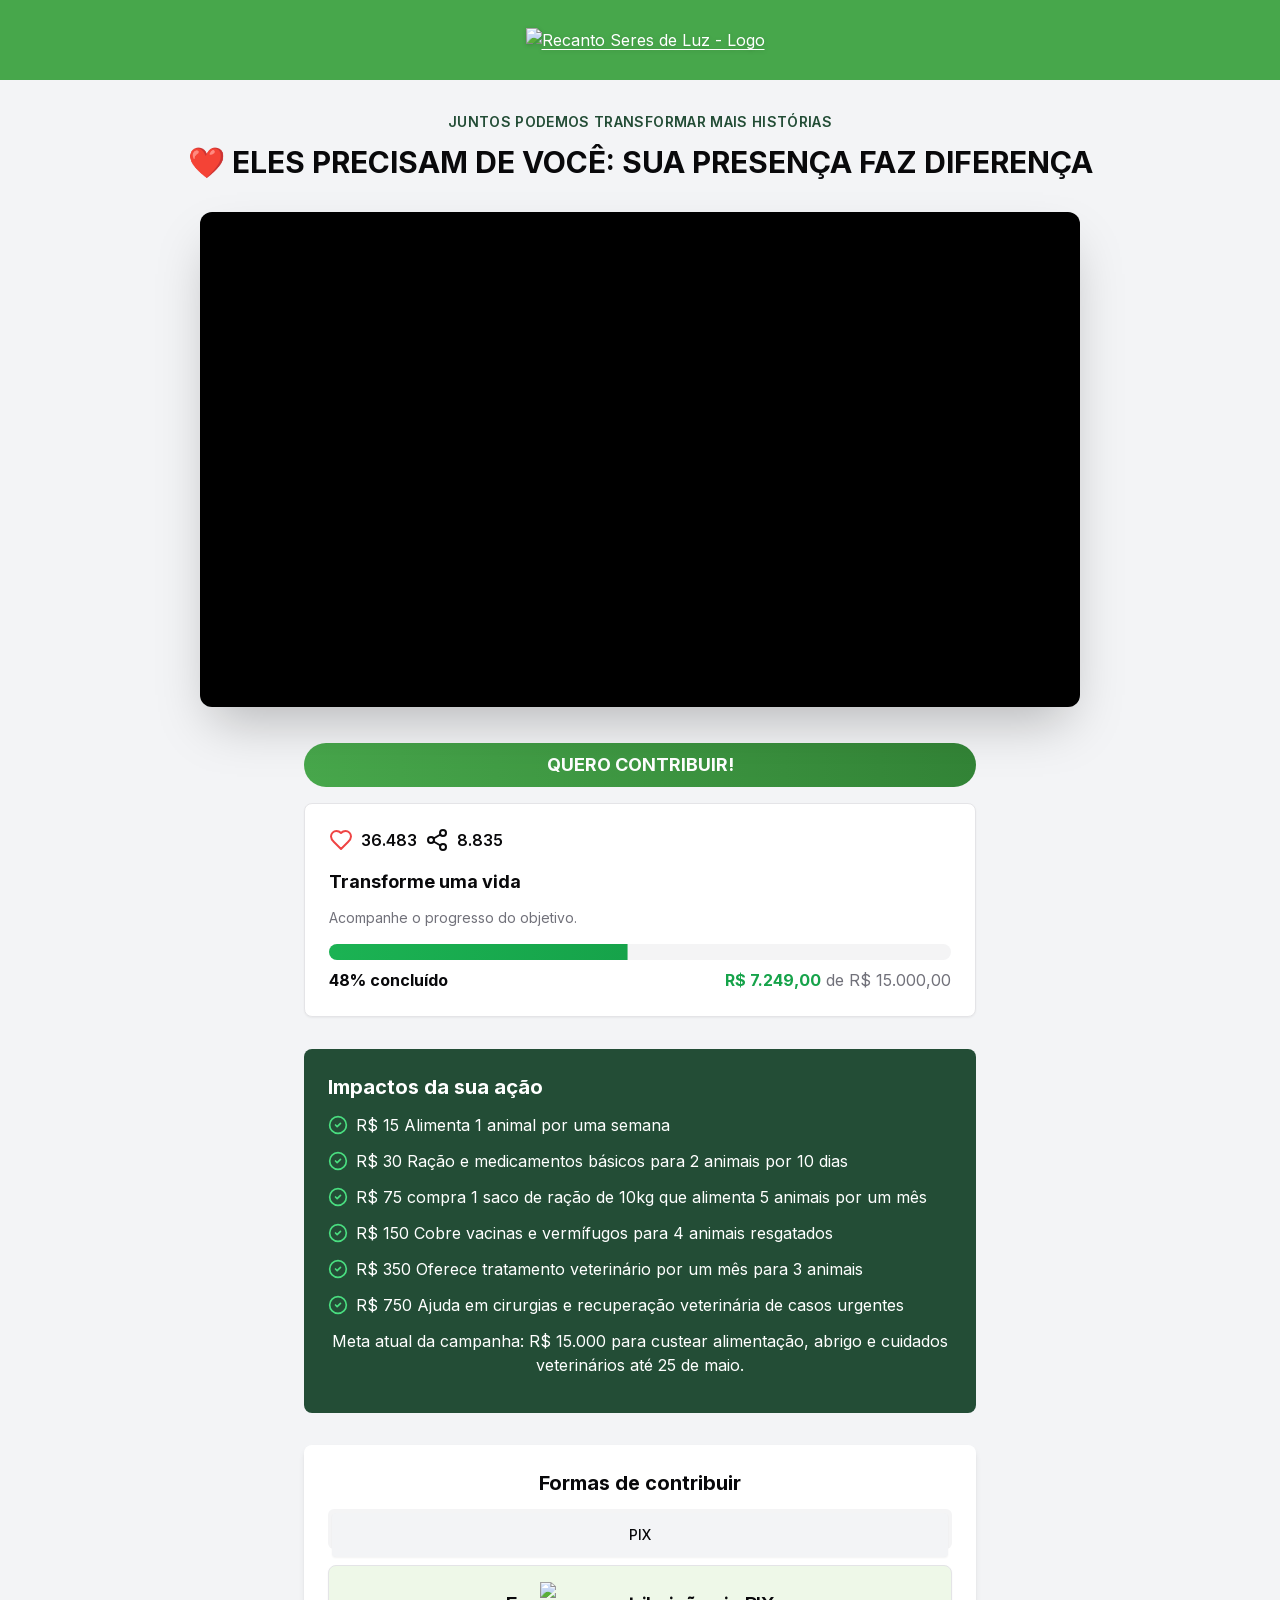
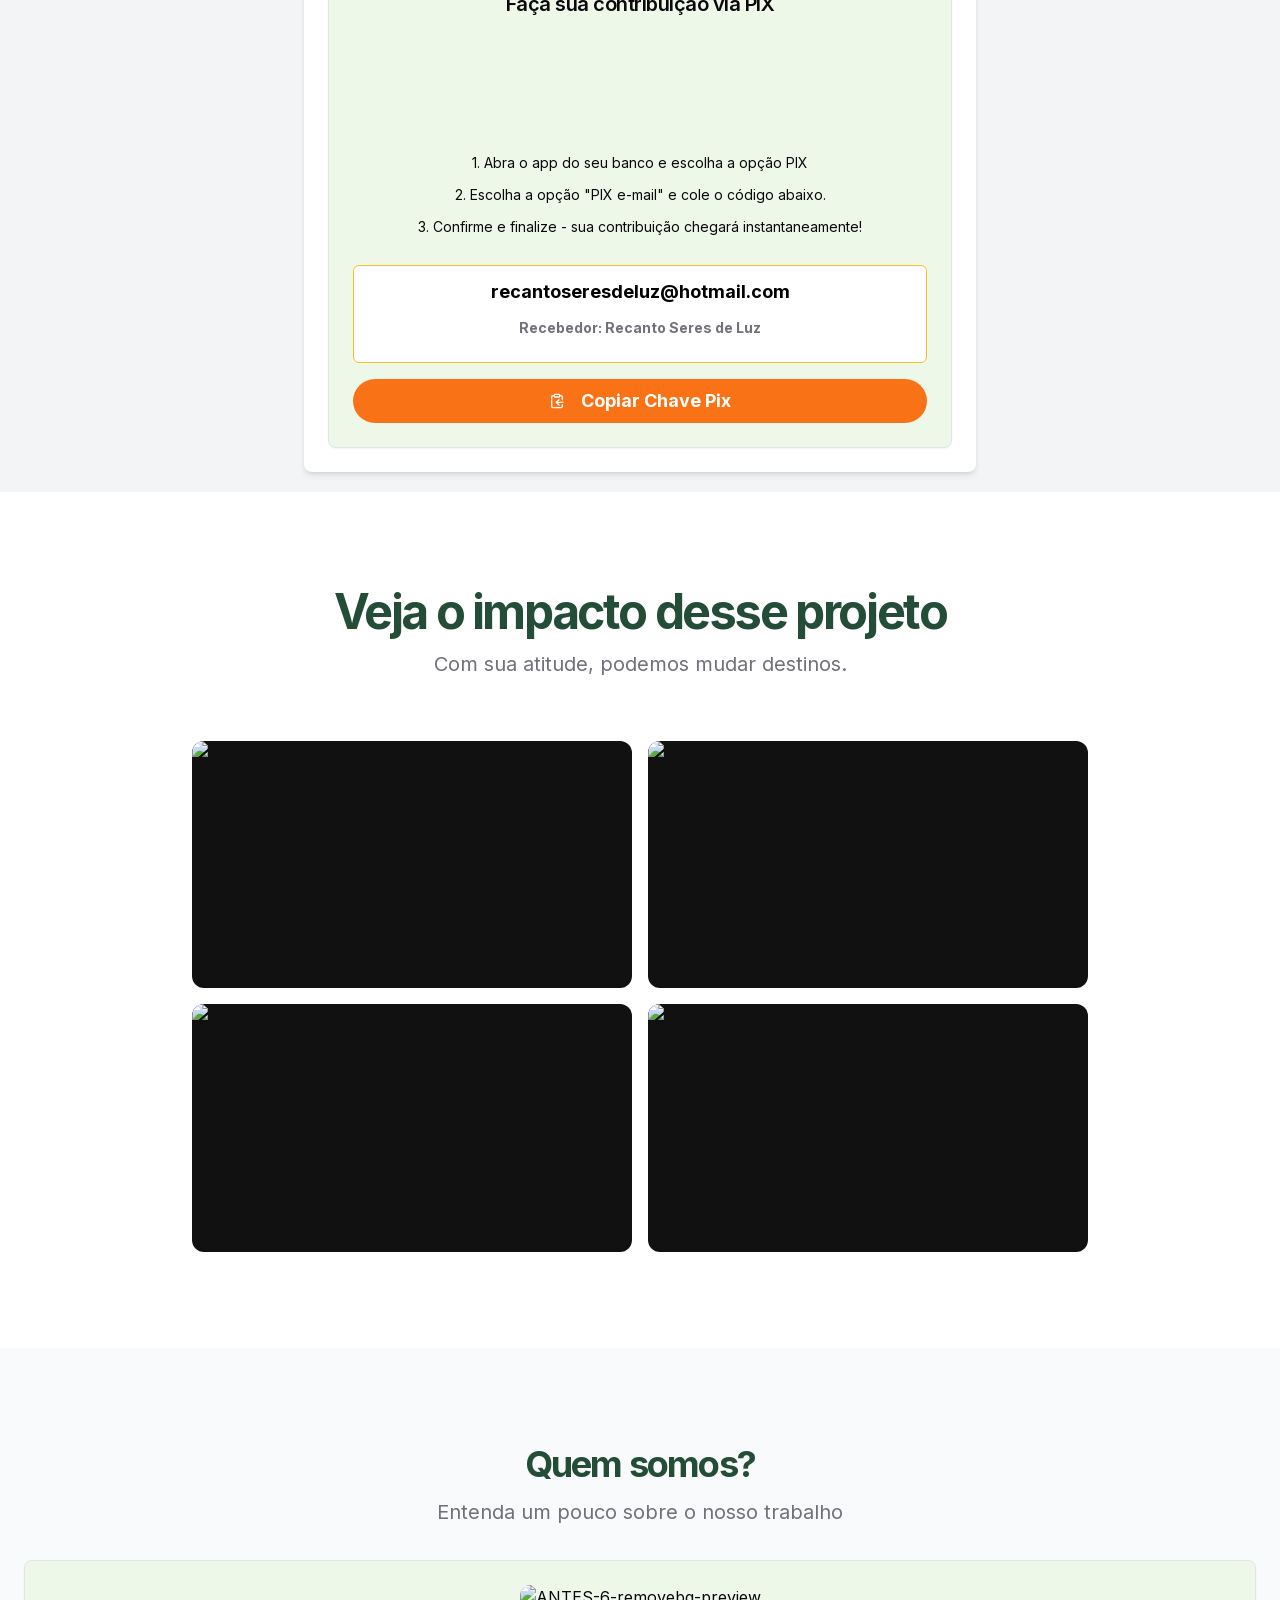
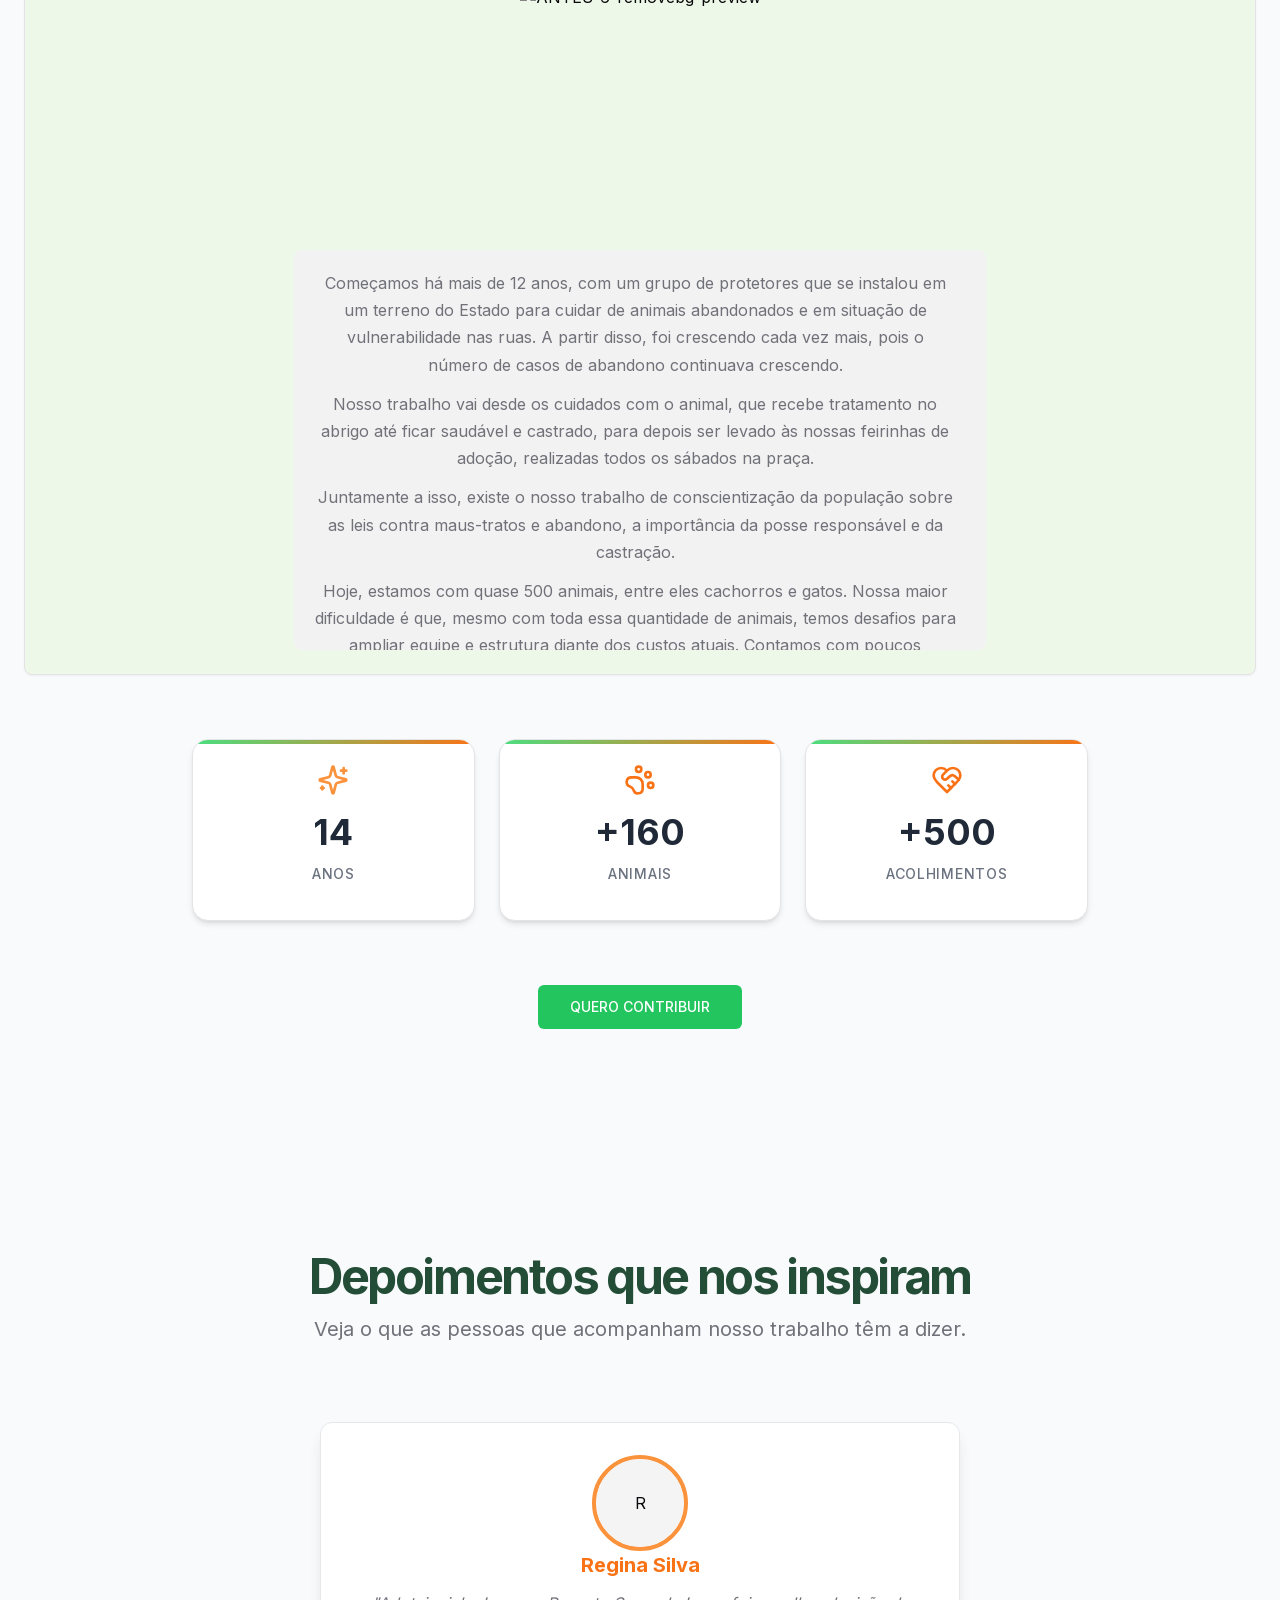
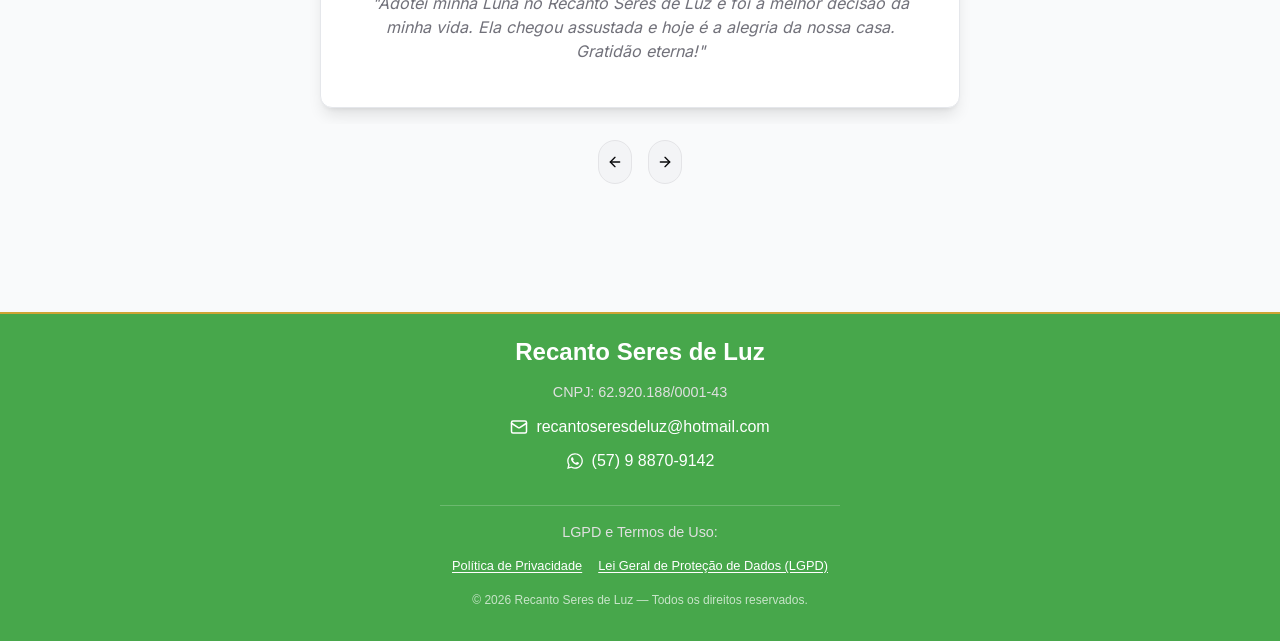
==== commit f03abc7d: "Add files via upload" ====
--- a/index.html
+++ b/index.html
@@ -1 +1 @@
-<!DOCTYPE html><html lang="pt-BR" style="scroll-behavior:smooth"><head><meta charSet="utf-8"/><meta name="viewport" content="width=device-width, initial-scale=1"/><link rel="preload" href="/_next/static/media/e4af272ccee01ff0-s.p.woff2" as="font" crossorigin="" type="font/woff2"/><link rel="preload" as="image" href="https://i.ibb.co/tw91XGzP/Design-sem-nome-2025-10-18-T001345-212-removebg-preview.png"/><link rel="stylesheet" href="/_next/static/css/454902ccb1d2ef30.css" data-precedence="next"/><link rel="preload" as="script" fetchPriority="low" href="/_next/static/chunks/webpack-8821466550148fe3.js"/><script src="/_next/static/chunks/4bd1b696-a25418325034b528.js" async=""></script><script src="/_next/static/chunks/684-8b816c568aa1b000.js" async=""></script><script src="/_next/static/chunks/main-app-9f4f66c0efa5e0b9.js" async=""></script><script src="/_next/static/chunks/365-a401f43766d34891.js" async=""></script><script src="/_next/static/chunks/798-916371a2caf3da36.js" async=""></script><script src="/_next/static/chunks/app/layout-b75baa1ad434b63e.js" async=""></script><script src="/_next/static/chunks/8e1d74a4-5a9aa57ccb672484.js" async=""></script><script src="/_next/static/chunks/429-32c9b51f7296af9c.js" async=""></script><script src="/_next/static/chunks/216-ff330e44419c274b.js" async=""></script><script src="/_next/static/chunks/app/page-8db47737c73e6579.js" async=""></script><meta name="next-size-adjust" content=""/><link rel="preconnect" href="https://connect.facebook.net" crossorigin="anonymous"/><link rel="preconnect" href="https://static.hotjar.com" crossorigin="anonymous"/><link rel="preconnect" href="https://scripts.converteai.net" crossorigin="anonymous"/><link rel="dns-prefetch" href="https://connect.facebook.net"/><noscript><img height="1" width="1" style="display:none" src="https://www.facebook.com/tr?id=1399622111182187&amp;ev=PageView&amp;noscript=1"/></noscript><title>Recanto Seres de Luz</title><meta name="description" content="A doação é a única forma de mantermos o nosso trabalho, seja doador e salve vidas."/><link rel="icon" href="/favicon.ico" type="image/x-icon" sizes="16x16"/><script>document.querySelectorAll('body link[rel="icon"], body link[rel="apple-touch-icon"]').forEach(el => document.head.appendChild(el))</script><script src="/_next/static/chunks/polyfills-42372ed130431b0a.js" noModule=""></script></head><body class="__variable_f367f3 font-sans antialiased"><div hidden=""><!--$--><!--/$--></div><div class="flex min-h-dvh flex-col bg-background"><header class="site-header"><div class="container flex h-full items-center justify-center"><a class="flex items-center justify-center h-full" href="/"><img src="https://i.ibb.co/tw91XGzP/Design-sem-nome-2025-10-18-T001345-212-removebg-preview.png" alt="Recanto Seres de Luz - Logo" class="site-logo" loading="eager"/></a></div></header><main class="flex-1"><section class="w-full text-center pt-5"><div class="container"><p class="font-semibold text-primary">JUNTOS PODEMOS SALVAR MAIS VIDAS!</p><h1 class="text-2xl font-bold mt-2">❤️ ELES PRECISAM DE VOCÊ: SALVE GRANDES VIDAS!</h1><p class="mt-2 text-muted-foreground">Essa é a única forma de mantermos o nosso trabalho, seja um colaborador e salve vidas</p></div><div class="container mt-8"><div class="w-full aspect-video bg-muted animate-pulse rounded-lg flex items-center justify-center"><p class="text-muted-foreground">Carregando vídeo...</p></div></div></section><section class="w-full py-12"><div class="container flex flex-col gap-12 items-center"><div class="w-full max-w-2xl"><a href="#formas-de-doar"><button class="inline-flex items-center justify-center gap-2 whitespace-nowrap ring-offset-background transition-colors focus-visible:outline-none focus-visible:ring-2 focus-visible:ring-ring focus-visible:ring-offset-2 disabled:pointer-events-none disabled:opacity-50 [&amp;_svg]:pointer-events-none [&amp;_svg]:size-4 [&amp;_svg]:shrink-0 hover:bg-primary/90 h-11 w-full mb-4 bg-gradient-to-r from-[#47A74B] to-[#328436] hover:from-[#328436] hover:to-[#47A74B] text-white font-bold rounded-full text-lg py-3 px-8">QUERO AJUDAR!</button></a><div class="rounded-lg border text-card-foreground shadow-sm bg-white"><div class="p-6"><div class="flex justify-between items-center"><div class="flex items-center gap-2"><svg xmlns="http://www.w3.org/2000/svg" width="24" height="24" viewBox="0 0 24 24" fill="none" stroke="currentColor" stroke-width="2" stroke-linecap="round" stroke-linejoin="round" class="lucide lucide-heart text-red-500"><path d="M19 14c1.49-1.46 3-3.21 3-5.5A5.5 5.5 0 0 0 16.5 3c-1.76 0-3 .5-4.5 2-1.5-1.5-2.74-2-4.5-2A5.5 5.5 0 0 0 2 8.5c0 2.3 1.5 4.05 3 5.5l7 7Z"></path></svg><span class="font-semibold">36.483</span><svg xmlns="http://www.w3.org/2000/svg" width="24" height="24" viewBox="0 0 24 24" fill="none" stroke="currentColor" stroke-width="2" stroke-linecap="round" stroke-linejoin="round" class="lucide lucide-share2"><circle cx="18" cy="5" r="3"></circle><circle cx="6" cy="12" r="3"></circle><circle cx="18" cy="19" r="3"></circle><line x1="8.59" x2="15.42" y1="13.51" y2="17.49"></line><line x1="15.41" x2="8.59" y1="6.51" y2="10.49"></line></svg><span class="font-semibold">8.835</span></div></div><div class="mt-4"><div><h3 class="font-bold text-lg">Transforme uma vida</h3><p class="text-sm text-muted-foreground">A sobrevivência de centenas de animais depende da sua ajuda.</p></div></div><div class="mt-4"><div aria-valuemax="100" aria-valuemin="0" role="progressbar" data-state="indeterminate" data-max="100" class="relative h-4 w-full overflow-hidden rounded-full bg-secondary"><div data-state="indeterminate" data-max="100" class="h-full w-full flex-1 transition-all bg-gradient-to-r from-[#21C35D] to-[#16A34A]" style="transform:translateX(-52%)"></div></div><div class="flex justify-between text-base mt-2"><span class="font-bold">48% concluído</span><span class="text-muted-foreground"><span class="font-bold text-green-600">R$ 7.249,00</span> de R$ 15.000,00</span></div></div></div></div></div><div class="w-full max-w-2xl bg-primary text-primary-foreground p-6 rounded-lg"><h3 class="font-bold text-xl mb-4">Impactos da sua ajuda solidária</h3><ul class="space-y-3"><li class="flex items-start gap-2"><svg xmlns="http://www.w3.org/2000/svg" width="24" height="24" viewBox="0 0 24 24" fill="none" stroke="currentColor" stroke-width="2" stroke-linecap="round" stroke-linejoin="round" class="lucide lucide-circle-check h-5 w-5 mt-0.5 text-green-400 flex-shrink-0"><circle cx="12" cy="12" r="10"></circle><path d="m9 12 2 2 4-4"></path></svg><span>R$ 15 Alimenta 1 animal por uma semana</span></li><li class="flex items-start gap-2"><svg xmlns="http://www.w3.org/2000/svg" width="24" height="24" viewBox="0 0 24 24" fill="none" stroke="currentColor" stroke-width="2" stroke-linecap="round" stroke-linejoin="round" class="lucide lucide-circle-check h-5 w-5 mt-0.5 text-green-400 flex-shrink-0"><circle cx="12" cy="12" r="10"></circle><path d="m9 12 2 2 4-4"></path></svg><span>R$ 30 Ração e medicamentos básicos para 2 animais por 10 dias</span></li><li class="flex items-start gap-2"><svg xmlns="http://www.w3.org/2000/svg" width="24" height="24" viewBox="0 0 24 24" fill="none" stroke="currentColor" stroke-width="2" stroke-linecap="round" stroke-linejoin="round" class="lucide lucide-circle-check h-5 w-5 mt-0.5 text-green-400 flex-shrink-0"><circle cx="12" cy="12" r="10"></circle><path d="m9 12 2 2 4-4"></path></svg><span>R$ 75 compra 1 saco de ração de 10kg que alimenta 5 animais por um mês</span></li><li class="flex items-start gap-2"><svg xmlns="http://www.w3.org/2000/svg" width="24" height="24" viewBox="0 0 24 24" fill="none" stroke="currentColor" stroke-width="2" stroke-linecap="round" stroke-linejoin="round" class="lucide lucide-circle-check h-5 w-5 mt-0.5 text-green-400 flex-shrink-0"><circle cx="12" cy="12" r="10"></circle><path d="m9 12 2 2 4-4"></path></svg><span>R$ 150 Cobre vacinas e vermífugos para 4 animais resgatados</span></li><li class="flex items-start gap-2"><svg xmlns="http://www.w3.org/2000/svg" width="24" height="24" viewBox="0 0 24 24" fill="none" stroke="currentColor" stroke-width="2" stroke-linecap="round" stroke-linejoin="round" class="lucide lucide-circle-check h-5 w-5 mt-0.5 text-green-400 flex-shrink-0"><circle cx="12" cy="12" r="10"></circle><path d="m9 12 2 2 4-4"></path></svg><span>R$ 350 Oferece tratamento veterinário por um mês para 3 animais</span></li><li class="flex items-start gap-2"><svg xmlns="http://www.w3.org/2000/svg" width="24" height="24" viewBox="0 0 24 24" fill="none" stroke="currentColor" stroke-width="2" stroke-linecap="round" stroke-linejoin="round" class="lucide lucide-circle-check h-5 w-5 mt-0.5 text-green-400 flex-shrink-0"><circle cx="12" cy="12" r="10"></circle><path d="m9 12 2 2 4-4"></path></svg><span>R$ 750 Cobre cirurgias de emergência e recuperação de animais em estado crítico</span></li></ul><p class="mt-4 text-center">Nos ajude a arrecadar R$15.000 até 21/03 para garantir alimento e abrigo aos 160 animais que dependem de nós para sobreviver!</p></div><div id="formas-de-doar" class="w-full max-w-2xl bg-white p-6 rounded-lg shadow-md"><h3 class="font-bold text-xl text-center">Formas de fazer a doação</h3><div dir="ltr" data-orientation="horizontal" class="mt-4"><div role="tablist" aria-orientation="horizontal" class="h-10 items-center justify-center rounded-md bg-muted p-1 text-muted-foreground grid w-full grid-cols-1" tabindex="-1" data-orientation="horizontal" style="outline:none"><button type="button" role="tab" aria-selected="true" aria-controls="radix-«Rn57db»-content-pix" data-state="active" id="radix-«Rn57db»-trigger-pix" class="inline-flex items-center justify-center whitespace-nowrap rounded-sm px-3 py-1.5 text-sm font-medium ring-offset-background transition-all focus-visible:outline-none focus-visible:ring-2 focus-visible:ring-ring focus-visible:ring-offset-2 disabled:pointer-events-none disabled:opacity-50 data-[state=active]:bg-background data-[state=active]:text-foreground data-[state=active]:shadow-sm" tabindex="-1" data-orientation="horizontal" data-radix-collection-item="">PIX</button></div><div data-state="active" data-orientation="horizontal" role="tabpanel" aria-labelledby="radix-«Rn57db»-trigger-pix" id="radix-«Rn57db»-content-pix" tabindex="0" class="mt-2 ring-offset-background focus-visible:outline-none focus-visible:ring-2 focus-visible:ring-ring focus-visible:ring-offset-2" style="animation-duration:0s"><div class="rounded-lg border bg-card text-card-foreground shadow-sm"><div class="flex flex-col space-y-1.5 p-6 pb-0 pt-[28px] text-center"><div class="text-2xl font-semibold leading-none tracking-tight text-center">Faça sua doação via PIX</div></div><div class="p-6 flex flex-col items-center pt-0 space-y-2"><div class="relative w-[200px] h-[200px] -mt-9 -mb-8"><img alt="PIX QR Code" data-ai-hint="qr code" loading="lazy" decoding="async" data-nimg="fill" class="object-contain" style="position:absolute;height:100%;width:100%;left:0;top:0;right:0;bottom:0;color:transparent" src="https://i.ibb.co/N67JtyS0/pix.png"/></div><p class="text-center text-sm">1. Abra o app do seu banco e escolha a opção PIX</p><p class="text-center text-sm">2. Escolha a opção &quot;PIX e-mail&quot; e cole o código abaixo.</p><p class="text-center text-sm">3. Confirme e finalize - sua doação chegará instantaneamente!</p><div class="bg-white border border-amber-400 p-3 rounded-md text-center w-full mt-2"><p class="font-bold text-base md:text-lg break-all text-black">recantoseresdeluz@hotmail.com</p><p class="text-sm font-bold text-muted-foreground mt-1">Recebedor: Recanto Seres de Luz</p></div><button class="inline-flex items-center justify-center gap-2 whitespace-nowrap ring-offset-background transition-colors focus-visible:outline-none focus-visible:ring-2 focus-visible:ring-ring focus-visible:ring-offset-2 disabled:pointer-events-none disabled:opacity-50 [&amp;_svg]:pointer-events-none [&amp;_svg]:size-4 [&amp;_svg]:shrink-0 h-10 px-4 py-2 w-full bg-orange-500 hover:bg-orange-600 text-white font-bold rounded-full text-lg mt-2"><svg xmlns="http://www.w3.org/2000/svg" width="24" height="24" viewBox="0 0 24 24" fill="none" stroke="currentColor" stroke-width="2" stroke-linecap="round" stroke-linejoin="round" class="lucide lucide-clipboard-copy mr-2 h-5 w-5"><rect width="8" height="4" x="8" y="2" rx="1" ry="1"></rect><path d="M8 4H6a2 2 0 0 0-2 2v14a2 2 0 0 0 2 2h12a2 2 0 0 0 2-2v-2"></path><path d="M16 4h2a2 2 0 0 1 2 2v4"></path><path d="M21 14H11"></path><path d="m15 10-4 4 4 4"></path></svg>Copiar Chave Pix</button></div></div></div></div></div></div></section><section id="gallery" class="w-full py-12 md:py-24 bg-white text-primary"><div class="container px-4 md:px-6"><div class="flex flex-col items-center justify-center space-y-4 text-center mb-12"><h2 class="text-3xl font-bold tracking-tighter sm:text-5xl">Veja a transformação que sua ajuda solidária proporciona</h2><p class="max-w-[900px] md:text-xl/relaxed lg:text-base/relaxed xl:text-xl/relaxed text-muted-foreground">Com sua ajuda, podemos mudar destinos.</p></div><div class="img-grid"><div class="img-card"><div class="img-slot relative h-full w-full"><img alt="ANTES" data-ai-hint="animal rescue" loading="lazy" decoding="async" data-nimg="fill" class="img-el object-cover" style="position:absolute;height:100%;width:100%;left:0;top:0;right:0;bottom:0;color:transparent" src="https://i.ibb.co/1tRc0Mq3/ANTES.png"/></div></div><div class="img-card"><div class="img-slot relative h-full w-full"><img alt="ANTES-1" data-ai-hint="animal rescue" loading="lazy" decoding="async" data-nimg="fill" class="img-el object-cover" style="position:absolute;height:100%;width:100%;left:0;top:0;right:0;bottom:0;color:transparent" src="https://i.ibb.co/4Rpk6Fpd/ANTES-1.png"/></div></div><div class="img-card"><div class="img-slot relative h-full w-full"><img alt="ANTES-2" data-ai-hint="animal rescue" loading="lazy" decoding="async" data-nimg="fill" class="img-el object-cover" style="position:absolute;height:100%;width:100%;left:0;top:0;right:0;bottom:0;color:transparent" src="https://i.ibb.co/S7JW2r4X/ANTES-2.png"/></div></div><div class="img-card"><div class="img-slot relative h-full w-full"><img alt="ANTES-3" data-ai-hint="animal rescue" loading="lazy" decoding="async" data-nimg="fill" class="img-el object-cover" style="position:absolute;height:100%;width:100%;left:0;top:0;right:0;bottom:0;color:transparent" src="https://i.ibb.co/PZpX1mT4/ANTES-3.png"/></div></div><div class="img-card"><div class="img-slot relative h-full w-full"><img alt="ANTES-4" data-ai-hint="animal rescue" loading="lazy" decoding="async" data-nimg="fill" class="img-el object-cover" style="position:absolute;height:100%;width:100%;left:0;top:0;right:0;bottom:0;color:transparent" src="https://i.ibb.co/gM7H9BBT/ANTES-4.png"/></div></div><div class="img-card"><div class="img-slot relative h-full w-full"><img alt="ANTES-5" data-ai-hint="animal rescue" loading="lazy" decoding="async" data-nimg="fill" class="img-el object-cover" style="position:absolute;height:100%;width:100%;left:0;top:0;right:0;bottom:0;color:transparent" src="https://i.ibb.co/4gCJvj5t/ANTES-5.png"/></div></div></div></div></section><section class="w-full py-12 md:py-24 bg-gray-50"><div class="container px-4 md:px-6 space-y-8"><div class="text-center space-y-2"><h2 class="text-3xl font-bold tracking-tighter sm:text-4xl text-primary">Quem somos?</h2><p class="text-muted-foreground md:text-xl/relaxed">Entenda um pouco sobre o nosso trabalho</p></div><div class="rounded-lg border bg-card text-card-foreground shadow-sm overflow-hidden"><div class="p-6"><div class="flex justify-center"><a href="https://imgbb.com/"><img src="https://i.ibb.co/4wY4xjH2/ANTES-6-removebg-preview.png" alt="ANTES-6-removebg-preview" loading="lazy" width="400" height="400" style="border:0;max-width:400px;width:100%;border-radius:10px"/></a></div><div class="mt-6 text-muted-foreground text-left max-w-3xl mx-auto space-y-4"><div class="historia-box"><div class="historia-content"><p>Começamos há mais de 12 anos, com um grupo de protetores que se instalou em um terreno do Estado para cuidar de animais abandonados e sem condições de sobrevivência nas ruas. A partir disso, foi crescendo cada vez mais, pois o número de abandonados só se multiplicava.</p><p>Nosso trabalho vai desde os cuidados com o animal, que recebe tratamento no abrigo até ficar saudável e castrado, para depois ser levado às nossas feirinhas de adoção, realizadas todos os sábados na praça.</p><p>Juntamente a isso, existe o nosso trabalho de conscientização da população sobre as leis contra maus-tratos e abandono, a importância da posse responsável e da castração.</p><p>Hoje, estamos com quase 500 animais, entre eles cachorros e gatos. Nossa maior dificuldade é que, mesmo com toda essa quantidade de animais, não conseguimos manter funcionários pela falta de recursos. Temos poucos voluntários, que dificilmente aparecem no abrigo para ajudar.</p><p>Mesmo com a ajuda que a prefeitura nos repassa todo mês para a compra de ração, ainda falta uma enorme quantia para pagarmos medicação, veterinários, produtos de limpeza e estrutura.</p><p>Por isso, fazemos vários eventos e vendas em geral de camisetas, panetones, cestas de chocolate e rifas ao longo do ano, para arrecadarmos mais recursos e conseguirmos continuar com nosso trabalho diário.</p></div></div></div></div></div><div class="pt-8 grid grid-cols-1 sm:grid-cols-2 md:grid-cols-3 gap-6 max-w-4xl mx-auto"><div class="rounded-lg border bg-card text-card-foreground shadow-sm stat-card"><div class="stat-card-border"></div><div class="flex flex-col items-center justify-center p-6 text-center h-full"><svg xmlns="http://www.w3.org/2000/svg" width="24" height="24" viewBox="0 0 24 24" fill="none" stroke="currentColor" stroke-width="2" stroke-linecap="round" stroke-linejoin="round" class="lucide lucide-sparkles h-8 w-8 mb-4 text-orange-400"><path d="M9.937 15.5A2 2 0 0 0 8.5 14.063l-6.135-1.582a.5.5 0 0 1 0-.962L8.5 9.936A2 2 0 0 0 9.937 8.5l1.582-6.135a.5.5 0 0 1 .963 0L14.063 8.5A2 2 0 0 0 15.5 9.937l6.135 1.581a.5.5 0 0 1 0 .964L15.5 14.063a2 2 0 0 0-1.437 1.437l-1.582 6.135a.5.5 0 0 1-.963 0z"></path><path d="M20 3v4"></path><path d="M22 5h-4"></path><path d="M4 17v2"></path><path d="M5 18H3"></path></svg><p class="text-4xl font-bold text-gray-800">14</p><p class="text-sm font-medium text-gray-500 uppercase tracking-wider mt-1">ANOS</p></div></div><div class="rounded-lg border bg-card text-card-foreground shadow-sm stat-card"><div class="stat-card-border"></div><div class="flex flex-col items-center justify-center p-6 text-center h-full"><svg xmlns="http://www.w3.org/2000/svg" width="24" height="24" viewBox="0 0 24 24" fill="none" stroke="currentColor" stroke-width="2" stroke-linecap="round" stroke-linejoin="round" class="lucide lucide-paw-print h-8 w-8 mb-4 text-orange-500"><circle cx="11" cy="4" r="2"></circle><circle cx="18" cy="8" r="2"></circle><circle cx="20" cy="16" r="2"></circle><path d="M9 10a5 5 0 0 1 5 5v3.5a3.5 3.5 0 0 1-6.84 1.045Q6.52 17.48 4.46 16.84A3.5 3.5 0 0 1 5.5 10Z"></path></svg><p class="text-4xl font-bold text-gray-800">+160</p><p class="text-sm font-medium text-gray-500 uppercase tracking-wider mt-1">ANIMAIS</p></div></div><div class="rounded-lg border bg-card text-card-foreground shadow-sm stat-card"><div class="stat-card-border"></div><div class="flex flex-col items-center justify-center p-6 text-center h-full"><svg xmlns="http://www.w3.org/2000/svg" width="24" height="24" viewBox="0 0 24 24" fill="none" stroke="currentColor" stroke-width="2" stroke-linecap="round" stroke-linejoin="round" class="lucide lucide-heart-handshake h-8 w-8 mb-4 text-orange-500"><path d="M19 14c1.49-1.46 3-3.21 3-5.5A5.5 5.5 0 0 0 16.5 3c-1.76 0-3 .5-4.5 2-1.5-1.5-2.74-2-4.5-2A5.5 5.5 0 0 0 2 8.5c0 2.3 1.5 4.05 3 5.5l7 7Z"></path><path d="M12 5 9.04 7.96a2.17 2.17 0 0 0 0 3.08c.82.82 2.13.85 3 .07l2.07-1.9a2.82 2.82 0 0 1 3.79 0l2.96 2.66"></path><path d="m18 15-2-2"></path><path d="m15 18-2-2"></path></svg><p class="text-4xl font-bold text-gray-800">+500</p><p class="text-sm font-medium text-gray-500 uppercase tracking-wider mt-1">RESGATES</p></div></div></div><div class="text-center pt-8"><a href="#formas-de-doar"><button class="inline-flex items-center justify-center gap-2 whitespace-nowrap text-sm font-medium ring-offset-background transition-colors focus-visible:outline-none focus-visible:ring-2 focus-visible:ring-ring focus-visible:ring-offset-2 disabled:pointer-events-none disabled:opacity-50 [&amp;_svg]:pointer-events-none [&amp;_svg]:size-4 [&amp;_svg]:shrink-0 h-11 rounded-md px-8 bg-green-500 hover:bg-green-600 text-white">QUERO AJUDAR!</button></a></div></div></section><section id="testimonials" class="w-full py-12 md:py-24 lg:py-32 bg-gray-50"><div class="container px-4 md:px-6"><div class="flex flex-col items-center justify-center space-y-4 text-center"><div class="space-y-2"><h2 class="text-3xl font-bold tracking-tighter sm:text-5xl text-primary">Depoimentos que nos inspiram</h2><p class="max-w-[900px] text-muted-foreground md:text-xl/relaxed lg:text-base/relaxed xl:text-xl/relaxed">Veja o que as pessoas que acompanham nosso trabalho têm a dizer.</p></div></div><div class="relative w-full max-w-2xl mx-auto mt-12" role="region" aria-roledescription="carousel"><div class="overflow-hidden"><div class="flex -ml-4"><div role="group" aria-roledescription="slide" class="min-w-0 shrink-0 grow-0 basis-full pl-4"><div class="p-4"><div class="border text-card-foreground h-full bg-white rounded-xl shadow-lg border-gray-200"><div class="flex flex-col items-center justify-center p-8 text-center space-y-4"><span class="relative flex shrink-0 overflow-hidden rounded-full w-24 h-24 border-4 border-orange-400"><span class="flex h-full w-full items-center justify-center rounded-full bg-muted">R</span></span><h3 class="text-xl font-bold text-orange-500">Regina Silva</h3><p class="text-muted-foreground italic">&quot;<!-- -->Adotei minha Luna no Recanto Seres de Luz e foi a melhor decisão da minha vida. Ela chegou assustada e hoje é a alegria da nossa casa. Gratidão eterna!<!-- -->&quot;</p></div></div></div></div><div role="group" aria-roledescription="slide" class="min-w-0 shrink-0 grow-0 basis-full pl-4"><div class="p-4"><div class="border text-card-foreground h-full bg-white rounded-xl shadow-lg border-gray-200"><div class="flex flex-col items-center justify-center p-8 text-center space-y-4"><span class="relative flex shrink-0 overflow-hidden rounded-full w-24 h-24 border-4 border-orange-400"><span class="flex h-full w-full items-center justify-center rounded-full bg-muted">C</span></span><h3 class="text-xl font-bold text-orange-500">Carolina Santos</h3><p class="text-muted-foreground italic">&quot;<!-- -->O trabalho de vocês é inspirador. Quando conheci o recanto, vi o amor e dedicação com cada animal. Hoje sou um doador mensal e voluntária.<!-- -->&quot;</p></div></div></div></div><div role="group" aria-roledescription="slide" class="min-w-0 shrink-0 grow-0 basis-full pl-4"><div class="p-4"><div class="border text-card-foreground h-full bg-white rounded-xl shadow-lg border-gray-200"><div class="flex flex-col items-center justify-center p-8 text-center space-y-4"><span class="relative flex shrink-0 overflow-hidden rounded-full w-24 h-24 border-4 border-orange-400"><span class="flex h-full w-full items-center justify-center rounded-full bg-muted">A</span></span><h3 class="text-xl font-bold text-orange-500">Ana Luiza</h3><p class="text-muted-foreground italic">&quot;<!-- -->Meu Simba foi resgatado em estado crítico. Hoje, após meses de cuidados, ele é um cão feliz e saudável. Obrigada, Pessoal!<!-- -->&quot;</p></div></div></div></div><div role="group" aria-roledescription="slide" class="min-w-0 shrink-0 grow-0 basis-full pl-4"><div class="p-4"><div class="border text-card-foreground h-full bg-white rounded-xl shadow-lg border-gray-200"><div class="flex flex-col items-center justify-center p-8 text-center space-y-4"><span class="relative flex shrink-0 overflow-hidden rounded-full w-24 h-24 border-4 border-orange-400"><span class="flex h-full w-full items-center justify-center rounded-full bg-muted">A</span></span><h3 class="text-xl font-bold text-orange-500">Antônio Oliveira</h3><p class="text-muted-foreground italic">&quot;<!-- -->Adotamos dois cachorros idosos. O carinho e suporte da equipe durante todo o processo foi excepcional. Recomendo de coração!<!-- -->&quot;</p></div></div></div></div><div role="group" aria-roledescription="slide" class="min-w-0 shrink-0 grow-0 basis-full pl-4"><div class="p-4"><div class="border text-card-foreground h-full bg-white rounded-xl shadow-lg border-gray-200"><div class="flex flex-col items-center justify-center p-8 text-center space-y-4"><span class="relative flex shrink-0 overflow-hidden rounded-full w-24 h-24 border-4 border-orange-400"><span class="flex h-full w-full items-center justify-center rounded-full bg-muted">R</span></span><h3 class="text-xl font-bold text-orange-500">Roberta Lima</h3><p class="text-muted-foreground italic">&quot;<!-- -->Conheci o recanto através de um amigo. A transparência e amor pelos animais me conquistaram. Hoje faço parte dessa família!<!-- -->&quot;</p></div></div></div></div><div role="group" aria-roledescription="slide" class="min-w-0 shrink-0 grow-0 basis-full pl-4"><div class="p-4"><div class="border text-card-foreground h-full bg-white rounded-xl shadow-lg border-gray-200"><div class="flex flex-col items-center justify-center p-8 text-center space-y-4"><span class="relative flex shrink-0 overflow-hidden rounded-full w-24 h-24 border-4 border-orange-400"><span class="flex h-full w-full items-center justify-center rounded-full bg-muted">F</span></span><h3 class="text-xl font-bold text-orange-500">Felipe Nogueira</h3><p class="text-muted-foreground italic">&quot;<!-- -->Comecei doando esporadicamente, mas quando vi o impacto real das contribuições, decidi me tornar um doador mensal. Cada real investido se multiplica em cuidado!<!-- -->&quot;</p></div></div></div></div></div></div><div class="flex justify-center items-center gap-4 mt-4"><button class="inline-flex items-center justify-center gap-2 whitespace-nowrap text-sm font-medium ring-offset-background transition-colors focus-visible:outline-none focus-visible:ring-2 focus-visible:ring-ring focus-visible:ring-offset-2 disabled:pointer-events-none disabled:opacity-50 [&amp;_svg]:pointer-events-none [&amp;_svg]:size-4 [&amp;_svg]:shrink-0 border border-input bg-background hover:bg-accent hover:text-accent-foreground h-8 w-8 rounded-full -left-12 top-1/2 static -translate-y-0" disabled=""><svg xmlns="http://www.w3.org/2000/svg" width="24" height="24" viewBox="0 0 24 24" fill="none" stroke="currentColor" stroke-width="2" stroke-linecap="round" stroke-linejoin="round" class="lucide lucide-arrow-left h-4 w-4"><path d="m12 19-7-7 7-7"></path><path d="M19 12H5"></path></svg><span class="sr-only">Previous slide</span></button><button class="inline-flex items-center justify-center gap-2 whitespace-nowrap text-sm font-medium ring-offset-background transition-colors focus-visible:outline-none focus-visible:ring-2 focus-visible:ring-ring focus-visible:ring-offset-2 disabled:pointer-events-none disabled:opacity-50 [&amp;_svg]:pointer-events-none [&amp;_svg]:size-4 [&amp;_svg]:shrink-0 border border-input bg-background hover:bg-accent hover:text-accent-foreground h-8 w-8 rounded-full -right-12 top-1/2 static -translate-y-0" disabled=""><svg xmlns="http://www.w3.org/2000/svg" width="24" height="24" viewBox="0 0 24 24" fill="none" stroke="currentColor" stroke-width="2" stroke-linecap="round" stroke-linejoin="round" class="lucide lucide-arrow-right h-4 w-4"><path d="M5 12h14"></path><path d="m12 5 7 7-7 7"></path></svg><span class="sr-only">Next slide</span></button></div></div></div></section></main><footer class="site-footer-detailed"><div class="container footer-content"><div class="footer-main-info"><h3 class="footer-title">Recanto Seres de Luz</h3><p class="footer-cnpj">CNPJ: 62.920.188/0001-43</p><div class="footer-contact"><a href="mailto:recantoseresdeluz@hotmail.com" class="footer-contact-link"><svg xmlns="http://www.w3.org/2000/svg" width="24" height="24" viewBox="0 0 24 24" fill="none" stroke="currentColor" stroke-width="2" stroke-linecap="round" stroke-linejoin="round" class="lucide lucide-mail footer-icon"><rect width="20" height="16" x="2" y="4" rx="2"></rect><path d="m22 7-8.97 5.7a1.94 1.94 0 0 1-2.06 0L2 7"></path></svg>recantoseresdeluz@hotmail.com</a><a href="https://wa.me/557988709142" target="_blank" rel="noopener noreferrer" class="footer-contact-link"><svg stroke="currentColor" fill="currentColor" stroke-width="0" viewBox="0 0 448 512" class="footer-icon whatsapp-icon" height="1em" width="1em" xmlns="http://www.w3.org/2000/svg"><path d="M380.9 97.1C339 55.1 283.2 32 223.9 32c-122.4 0-222 99.6-222 222 0 39.1 10.2 77.3 29.6 111L0 480l117.7-30.9c32.4 17.7 68.9 27 106.1 27h.1c122.3 0 224.1-99.6 224.1-222 0-59.3-25.2-115-67.1-157zm-157 341.6c-33.2 0-65.7-8.9-94-25.7l-6.7-4-69.8 18.3L72 359.2l-4.4-7c-18.5-29.4-28.2-63.3-28.2-98.2 0-101.7 82.8-184.5 184.6-184.5 49.3 0 95.6 19.2 130.4 54.1 34.8 34.9 56.2 81.2 56.1 130.5 0 101.8-84.9 184.6-186.6 184.6zm101.2-138.2c-5.5-2.8-32.8-16.2-37.9-18-5.1-1.9-8.8-2.8-12.5 2.8-3.7 5.6-14.3 18-17.6 21.8-3.2 3.7-6.5 4.2-12 1.4-32.6-16.3-54-29.1-75.5-66-5.7-9.8 5.7-9.1 16.3-30.3 1.8-3.7.9-6.9-.5-9.7-1.4-2.8-12.5-30.1-17.1-41.2-4.5-10.8-9.1-9.3-12.5-9.5-3.2-.2-6.9-.2-10.6-.2-3.7 0-9.7 1.4-14.8 6.9-5.1 5.6-19.4 19-19.4 46.3 0 27.3 19.9 53.7 22.6 57.4 2.8 3.7 39.1 59.7 94.8 83.8 35.2 15.2 49 16.5 66.6 13.9 10.7-1.6 32.8-13.4 37.4-26.4 4.6-13 4.6-24.1 3.2-26.4-1.3-2.5-5-3.9-10.5-6.6z"></path></svg>(57) 9 8870-9142</a></div></div><div class="footer-legal"><p class="footer-legal-title">LGPD e Termos de Uso:</p><div class="footer-legal-links"><a class="footer-link" href="#privacidade">Política de Privacidade</a><a class="footer-link" href="#lgpd">Lei Geral de Proteção de Dados (LGPD)</a></div></div><p class="footer-copyright">© <!-- -->2026<!-- --> Recanto Seres de Luz — Todos os direitos reservados.</p></div></footer></div><!--$--><!--/$--><div role="region" aria-label="Notifications (F8)" tabindex="-1" style="pointer-events:none"><ol tabindex="-1" class="fixed top-0 z-[100] flex max-h-screen w-full flex-col-reverse p-4 sm:bottom-0 sm:right-0 sm:top-auto sm:flex-col md:max-w-[420px]"></ol></div><script src="/_next/static/chunks/webpack-8821466550148fe3.js" async=""></script><script>(self.__next_f=self.__next_f||[]).push([0])</script><script>self.__next_f.push([1,"1:\"$Sreact.fragment\"\n2:I[9243,[\"365\",\"static/chunks/365-a401f43766d34891.js\",\"798\",\"static/chunks/798-916371a2caf3da36.js\",\"177\",\"static/chunks/app/layout-b75baa1ad434b63e.js\"],\"\"]\n3:I[7555,[],\"\"]\n4:I[1295,[],\"\"]\n5:I[6874,[\"711\",\"static/chunks/8e1d74a4-5a9aa57ccb672484.js\",\"365\",\"static/chunks/365-a401f43766d34891.js\",\"429\",\"static/chunks/429-32c9b51f7296af9c.js\",\"216\",\"static/chunks/216-ff330e44419c274b.js\",\"974\",\"static/chunks/app/page-8db47737c73e6579.js\"],\"\"]\n6:I[6996,[\"711\",\"static/chunks/8e1d74a4-5a9aa57ccb672484.js\",\"365\",\"static/chunks/365-a401f43766d34891.js\",\"429\",\"static/chunks/429-32c9b51f7296af9c.js\",\"216\",\"static/chunks/216-ff330e44419c274b.js\",\"974\",\"static/chunks/app/page-8db47737c73e6579.js\"],\"default\"]\n7:I[7323,[\"365\",\"static/chunks/365-a401f43766d34891.js\",\"798\",\"static/chunks/798-916371a2caf3da36.js\",\"177\",\"static/chunks/app/layout-b75baa1ad434b63e.js\"],\"Toaster\"]\n8:I[3304,[\"365\",\"static/chunks/365-a401f43766d34891.js\",\"798\",\"static/chunks/798-916371a2caf3da36.js\",\"177\",\"static/chunks/app/layout-b75baa1ad434b63e.js\"],\"default\"]\n9:I[5884,[\"711\",\"static/chunks/8e1d74a4-5a9aa57ccb672484.js\",\"365\",\"static/chunks/365-a401f43766d34891.js\",\"429\",\"static/chunks/429-32c9b51f7296af9c.js\",\"216\",\"static/chunks/216-ff330e44419c274b.js\",\"974\",\"static/chunks/app/page-8db47737c73e6579.js\"],\"default\"]\na:I[6363,[\"711\",\"static/chunks/8e1d74a4-5a9aa57ccb672484.js\",\"365\",\"static/chunks/365-a401f43766d34891.js\",\"429\",\"static/chunks/429-32c9b51f7296af9c.js\",\"216\",\"static/chunks/216-ff330e44419c274b.js\",\"974\",\"static/chunks/app/page-8db47737c73e6579.js\"],\"default\"]\nb:I[97,[\"711\",\"static/chunks/8e1d74a4-5a9aa57ccb672484.js\",\"365\",\"static/chunks/365-a401f43766d34891.js\",\"429\",\"static/chunks/429-32c9b51f7296af9c.js\",\"216\",\"static/chunks/216-ff330e44419c274b.js\",\"974\",\"static/chunks/app/page-8db47737c73e6579.js\"],\"default\"]\nc:I[7520,[\"711\",\"static/chunks/8e1d74a4-5a9aa57ccb672484.js\",\"365\",\"static/chunks/365-a401f43766d34891.js\",\"429\",\"static/chunks/429-32c9b51f7296af9c.js\",\"216\",\"static/chunks/216-ff330e44419c274b.js\",\""])</script><script>self.__next_f.push([1,"974\",\"static/chunks/app/page-8db47737c73e6579.js\"],\"default\"]\nd:I[5231,[\"711\",\"static/chunks/8e1d74a4-5a9aa57ccb672484.js\",\"365\",\"static/chunks/365-a401f43766d34891.js\",\"429\",\"static/chunks/429-32c9b51f7296af9c.js\",\"216\",\"static/chunks/216-ff330e44419c274b.js\",\"974\",\"static/chunks/app/page-8db47737c73e6579.js\"],\"default\"]\ne:I[9665,[],\"OutletBoundary\"]\n11:I[4911,[],\"AsyncMetadataOutlet\"]\n13:I[9665,[],\"ViewportBoundary\"]\n15:I[9665,[],\"MetadataBoundary\"]\n17:I[6614,[],\"\"]\n:HL[\"/_next/static/media/e4af272ccee01ff0-s.p.woff2\",\"font\",{\"crossOrigin\":\"\",\"type\":\"font/woff2\"}]\n:HL[\"/_next/static/css/454902ccb1d2ef30.css\",\"style\"]\n"])</script><script>self.__next_f.push([1,"0:{\"P\":null,\"b\":\"gczAy_tthkCe2W0b7qR6-\",\"p\":\"\",\"c\":[\"\",\"\"],\"i\":false,\"f\":[[[\"\",{\"children\":[\"__PAGE__\",{}]},\"$undefined\",\"$undefined\",true],[\"\",[\"$\",\"$1\",\"c\",{\"children\":[[[\"$\",\"link\",\"0\",{\"rel\":\"stylesheet\",\"href\":\"/_next/static/css/454902ccb1d2ef30.css\",\"precedence\":\"next\",\"crossOrigin\":\"$undefined\",\"nonce\":\"$undefined\"}]],[\"$\",\"html\",null,{\"lang\":\"pt-BR\",\"suppressHydrationWarning\":true,\"style\":{\"scrollBehavior\":\"smooth\"},\"children\":[[\"$\",\"head\",null,{\"children\":[[\"$\",\"link\",null,{\"rel\":\"preconnect\",\"href\":\"https://connect.facebook.net\",\"crossOrigin\":\"anonymous\"}],[\"$\",\"link\",null,{\"rel\":\"preconnect\",\"href\":\"https://static.hotjar.com\",\"crossOrigin\":\"anonymous\"}],[\"$\",\"link\",null,{\"rel\":\"preconnect\",\"href\":\"https://scripts.converteai.net\",\"crossOrigin\":\"anonymous\"}],[\"$\",\"$L2\",null,{\"id\":\"meta-pixel\",\"strategy\":\"afterInteractive\",\"children\":\"\\n            !function(f,b,e,v,n,t,s)\\n            {if(f.fbq)return;n=f.fbq=function(){n.callMethod?\\n            n.callMethod.apply(n,arguments):n.queue.push(arguments)};\\n            if(!f._fbq)f._fbq=n;n.push=n;n.loaded=!0;n.version='2.0';\\n            n.queue=[];t=b.createElement(e);t.async=!0;\\n            t.src=v;s=b.getElementsByTagName(e)[0];\\n            s.parentNode.insertBefore(t,s)}(window, document,'script',\\n            'https://connect.facebook.net/en_US/fbevents.js');\\n            fbq('init', '1399622111182187');\\n            fbq('track', 'PageView');\\n          \"}],[\"$\",\"$L2\",null,{\"id\":\"hotjar-tracking\",\"strategy\":\"afterInteractive\",\"children\":\"\\n            (function(h,o,t,j,a,r){\\n                h.hj=h.hj||function(){(h.hj.q=h.hj.q||[]).push(arguments)};\\n                h._hjSettings={hjid:6555985,hjsv:6};\\n                a=o.getElementsByTagName('head')[0];\\n                r=o.createElement('script');r.async=1;\\n                r.src=t+h._hjSettings.hjid+j+h._hjSettings.hjsv;\\n                a.appendChild(r);\\n            })(window,document,'https://static.hotjar.com/c/hotjar-','.js?sv=');\\n          \"}],[\"$\",\"$L2\",null,{\"id\":\"converteai-sdk\",\"src\":\"https://scripts.converteai.net/lib/js/smartplayer-wc/v4/sdk.js\",\"strategy\":\"lazyOnload\"}],[\"$\",\"link\",null,{\"rel\":\"dns-prefetch\",\"href\":\"https://connect.facebook.net\"}],[\"$\",\"noscript\",null,{\"children\":[\"$\",\"img\",null,{\"height\":\"1\",\"width\":\"1\",\"style\":{\"display\":\"none\"},\"src\":\"https://www.facebook.com/tr?id=1399622111182187\u0026ev=PageView\u0026noscript=1\"}]}]]}],[\"$\",\"body\",null,{\"className\":\"__variable_f367f3 font-sans antialiased\",\"children\":[[\"$\",\"$L3\",null,{\"parallelRouterKey\":\"children\",\"error\":\"$undefined\",\"errorStyles\":\"$undefined\",\"errorScripts\":\"$undefined\",\"template\":[\"$\",\"$L4\",null,{}],\"templateStyles\":\"$undefined\",\"templateScripts\":\"$undefined\",\"notFound\":[[\"$\",\"div\",null,{\"className\":\"flex min-h-dvh flex-col bg-background\",\"children\":[[\"$\",\"header\",null,{\"className\":\"site-header\",\"children\":[\"$\",\"div\",null,{\"className\":\"container flex h-full items-center justify-center\",\"children\":[\"$\",\"$L5\",null,{\"href\":\"/\",\"className\":\"flex items-center justify-center h-full\",\"children\":[\"$\",\"img\",null,{\"src\":\"https://i.ibb.co/tw91XGzP/Design-sem-nome-2025-10-18-T001345-212-removebg-preview.png\",\"alt\":\"Recanto Seres de Luz - Logo\",\"className\":\"site-logo\",\"loading\":\"eager\"}]}]}]}],[\"$\",\"main\",null,{\"className\":\"flex-1 flex items-center justify-center\",\"children\":[\"$\",\"div\",null,{\"className\":\"text-center space-y-4\",\"children\":[[\"$\",\"h1\",null,{\"className\":\"text-4xl font-bold text-primary\",\"children\":\"404\"}],[\"$\",\"h2\",null,{\"className\":\"text-2xl font-semibold text-foreground\",\"children\":\"Página não encontrada\"}],[\"$\",\"p\",null,{\"className\":\"text-muted-foreground\",\"children\":\"A página que você está procurando não existe ou foi movida.\"}],[\"$\",\"$L5\",null,{\"href\":\"/\",\"children\":\"Voltar para a Home\",\"className\":\"inline-flex items-center justify-center gap-2 whitespace-nowrap rounded-md text-sm font-medium ring-offset-background transition-colors focus-visible:outline-none focus-visible:ring-2 focus-visible:ring-ring focus-visible:ring-offset-2 disabled:pointer-events-none disabled:opacity-50 [\u0026_svg]:pointer-events-none [\u0026_svg]:size-4 [\u0026_svg]:shrink-0 bg-primary text-primary-foreground hover:bg-primary/90 h-10 px-4 py-2\",\"ref\":null}]]}]}],[\"$\",\"$L6\",null,{}]]}],[]],\"forbidden\":\"$undefined\",\"unauthorized\":\"$undefined\"}],[\"$\",\"$L7\",null,{}],[\"$\",\"$L8\",null,{}]]}]]}]]}],{\"children\":[\"__PAGE__\",[\"$\",\"$1\",\"c\",{\"children\":[[\"$\",\"div\",null,{\"className\":\"flex min-h-dvh flex-col bg-background\",\"children\":[[\"$\",\"header\",null,{\"className\":\"site-header\",\"children\":[\"$\",\"div\",null,{\"className\":\"container flex h-full items-center justify-center\",\"children\":[\"$\",\"$L5\",null,{\"href\":\"/\",\"className\":\"flex items-center justify-center h-full\",\"children\":[\"$\",\"img\",null,{\"src\":\"https://i.ibb.co/tw91XGzP/Design-sem-nome-2025-10-18-T001345-212-removebg-preview.png\",\"alt\":\"Recanto Seres de Luz - Logo\",\"className\":\"site-logo\",\"loading\":\"eager\"}]}]}]}],[\"$\",\"main\",null,{\"className\":\"flex-1\",\"children\":[[\"$\",\"$L9\",null,{}],[\"$\",\"$La\",null,{}],[\"$\",\"$Lb\",null,{}],[\"$\",\"$Lc\",null,{}],[\"$\",\"$Ld\",null,{}]]}],[\"$\",\"$L6\",null,{}]]}],null,[\"$\",\"$Le\",null,{\"children\":[\"$Lf\",\"$L10\",[\"$\",\"$L11\",null,{\"promise\":\"$@12\"}]]}]]}],{},null,false]},null,false],[\"$\",\"$1\",\"h\",{\"children\":[null,[\"$\",\"$1\",\"OqFoVI_hXIiSM1rJEQq9Xv\",{\"children\":[[\"$\",\"$L13\",null,{\"children\":\"$L14\"}],[\"$\",\"meta\",null,{\"name\":\"next-size-adjust\",\"content\":\"\"}]]}],[\"$\",\"$L15\",null,{\"children\":\"$L16\"}]]}],false]],\"m\":\"$undefined\",\"G\":[\"$17\",\"$undefined\"],\"s\":false,\"S\":true}\n"])</script><script>self.__next_f.push([1,"18:\"$Sreact.suspense\"\n19:I[4911,[],\"AsyncMetadata\"]\n16:[\"$\",\"div\",null,{\"hidden\":true,\"children\":[\"$\",\"$18\",null,{\"fallback\":null,\"children\":[\"$\",\"$L19\",null,{\"promise\":\"$@1a\"}]}]}]\n10:null\n"])</script><script>self.__next_f.push([1,"14:[[\"$\",\"meta\",\"0\",{\"charSet\":\"utf-8\"}],[\"$\",\"meta\",\"1\",{\"name\":\"viewport\",\"content\":\"width=device-width, initial-scale=1\"}]]\nf:null\n"])</script><script>self.__next_f.push([1,"12:{\"metadata\":[[\"$\",\"title\",\"0\",{\"children\":\"Recanto Seres de Luz\"}],[\"$\",\"meta\",\"1\",{\"name\":\"description\",\"content\":\"A doação é a única forma de mantermos o nosso trabalho, seja doador e salve vidas.\"}],[\"$\",\"link\",\"2\",{\"rel\":\"icon\",\"href\":\"/favicon.ico\",\"type\":\"image/x-icon\",\"sizes\":\"16x16\"}]],\"error\":null,\"digest\":\"$undefined\"}\n1a:{\"metadata\":\"$12:metadata\",\"error\":null,\"digest\":\"$undefined\"}\n"])</script></body></html>+<!DOCTYPE html><html lang="pt-BR"><head><meta charSet="utf-8"/><meta name="viewport" content="width=device-width, initial-scale=1"/><link rel="preload" href="/_next/static/media/e4af272ccee01ff0-s.p.woff2" as="font" crossorigin="" type="font/woff2"/><link rel="preload" as="image" href="https://i.ibb.co/tw91XGzP/Design-sem-nome-2025-10-18-T001345-212-removebg-preview.png"/><link rel="stylesheet" href="/_next/static/css/00ef43f70cbb1893.css" data-precedence="next"/><link rel="preload" as="script" fetchPriority="low" href="/_next/static/chunks/webpack-8d669e67943408fc.js"/><script src="/_next/static/chunks/4bd1b696-a25418325034b528.js" async=""></script><script src="/_next/static/chunks/684-8b816c568aa1b000.js" async=""></script><script src="/_next/static/chunks/main-app-9f4f66c0efa5e0b9.js" async=""></script><script src="/_next/static/chunks/365-a401f43766d34891.js" async=""></script><script src="/_next/static/chunks/798-916371a2caf3da36.js" async=""></script><script src="/_next/static/chunks/app/layout-183e3279c1307798.js" async=""></script><script src="/_next/static/chunks/8e1d74a4-5a9aa57ccb672484.js" async=""></script><script src="/_next/static/chunks/429-32c9b51f7296af9c.js" async=""></script><script src="/_next/static/chunks/119-1dce93ebd02ee011.js" async=""></script><script src="/_next/static/chunks/app/page-cf2dfd533c9bd31d.js" async=""></script><meta name="next-size-adjust" content=""/><link rel="preconnect" href="https://connect.facebook.net" crossorigin="anonymous"/><link rel="dns-prefetch" href="https://connect.facebook.net"/><title>Recanto Seres de Luz</title><meta name="description" content="A doação é a única forma de mantermos o nosso trabalho, seja doador e salve vidas."/><link rel="icon" href="/favicon.ico" type="image/x-icon" sizes="16x16"/><script>document.querySelectorAll('body link[rel="icon"], body link[rel="apple-touch-icon"]').forEach(el => document.head.appendChild(el))</script><script src="/_next/static/chunks/polyfills-42372ed130431b0a.js" noModule=""></script></head><body class="__variable_f367f3 font-sans antialiased"><div hidden=""><!--$--><!--/$--></div><noscript><img height="1" width="1" style="display:none" src="https://www.facebook.com/tr?id=1399622111182187&amp;ev=PageView&amp;noscript=1" alt="fb-pixel-noscript"/></noscript><div class="flex flex-col min-h-screen"><div class="flex min-h-dvh flex-col bg-background"><header class="site-header"><div class="container flex h-full items-center justify-center"><a class="flex items-center justify-center h-full" href="/"><img src="https://i.ibb.co/tw91XGzP/Design-sem-nome-2025-10-18-T001345-212-removebg-preview.png" alt="Recanto Seres de Luz - Logo" class="site-logo" loading="eager"/></a></div></header><main class="flex-1"><section class="w-full text-center pt-8 pb-4"><div class="container mx-auto px-2 sm:px-4"><p class="font-semibold text-primary uppercase tracking-wide text-xs sm:text-sm">JUNTOS PODEMOS TRANSFORMAR MAIS HISTÓRIAS</p><h1 class="text-lg sm:text-2xl md:text-3xl font-bold mt-2 leading-tight w-full max-w-full mx-auto">❤️ ELES PRECISAM DE VOCÊ: SUA PRESENÇA FAZ DIFERENÇA</h1></div><div class="w-full mt-8"><!--$!--><template data-dgst="BAILOUT_TO_CLIENT_SIDE_RENDERING"></template><div class="w-full max-w-4xl mx-auto px-2"><div class="w-full aspect-video bg-muted animate-pulse rounded-xl flex items-center justify-center"><p class="text-muted-foreground text-sm">Carregando vídeo...</p></div></div><!--/$--></div></section><section class="w-full py-5"><div class="container flex flex-col gap-8 items-center px-2 sm:px-4"><div class="w-full max-w-2xl"><a href="#formas-de-doar"><button class="inline-flex items-center justify-center gap-2 whitespace-nowrap ring-offset-background transition-colors focus-visible:outline-none focus-visible:ring-2 focus-visible:ring-ring focus-visible:ring-offset-2 disabled:pointer-events-none disabled:opacity-50 [&amp;_svg]:pointer-events-none [&amp;_svg]:size-4 [&amp;_svg]:shrink-0 hover:bg-primary/90 h-11 w-full mb-4 bg-gradient-to-r from-[#47A74B] to-[#328436] hover:from-[#328436] hover:to-[#47A74B] text-white font-bold rounded-full text-lg py-3 px-8">QUERO CONTRIBUIR!</button></a><div class="rounded-lg border text-card-foreground shadow-sm bg-white"><div class="p-4 sm:p-6"><div class="flex justify-between items-center"><div class="flex items-center gap-2"><svg xmlns="http://www.w3.org/2000/svg" width="24" height="24" viewBox="0 0 24 24" fill="none" stroke="currentColor" stroke-width="2" stroke-linecap="round" stroke-linejoin="round" class="lucide lucide-heart text-red-500"><path d="M19 14c1.49-1.46 3-3.21 3-5.5A5.5 5.5 0 0 0 16.5 3c-1.76 0-3 .5-4.5 2-1.5-1.5-2.74-2-4.5-2A5.5 5.5 0 0 0 2 8.5c0 2.3 1.5 4.05 3 5.5l7 7Z"></path></svg><span class="font-semibold">36.483</span><svg xmlns="http://www.w3.org/2000/svg" width="24" height="24" viewBox="0 0 24 24" fill="none" stroke="currentColor" stroke-width="2" stroke-linecap="round" stroke-linejoin="round" class="lucide lucide-share2"><circle cx="18" cy="5" r="3"></circle><circle cx="6" cy="12" r="3"></circle><circle cx="18" cy="19" r="3"></circle><line x1="8.59" x2="15.42" y1="13.51" y2="17.49"></line><line x1="15.41" x2="8.59" y1="6.51" y2="10.49"></line></svg><span class="font-semibold">8.835</span></div></div><div class="mt-4"><div><h3 class="font-bold text-lg">Transforme uma vida</h3><p class="text-sm text-muted-foreground">Acompanhe o progresso do objetivo.</p></div></div><div class="mt-4"><div aria-valuemax="100" aria-valuemin="0" role="progressbar" data-state="indeterminate" data-max="100" class="relative h-4 w-full overflow-hidden rounded-full bg-secondary"><div data-state="indeterminate" data-max="100" class="h-full w-full flex-1 transition-all bg-gradient-to-r from-[#21C35D] to-[#16A34A]" style="transform:translateX(-52%)"></div></div><div class="flex justify-between text-base mt-2"><span class="font-bold">48% concluído</span><span class="text-muted-foreground"><span class="font-bold text-green-600">R$ 7.249,00</span> de R$ 15.000,00</span></div></div></div></div></div><div class="w-full max-w-2xl bg-primary text-primary-foreground p-4 sm:p-6 rounded-lg"><h3 class="font-bold text-xl mb-4">Impactos da sua ação</h3><ul class="space-y-3"><li class="flex items-start gap-2"><svg xmlns="http://www.w3.org/2000/svg" width="24" height="24" viewBox="0 0 24 24" fill="none" stroke="currentColor" stroke-width="2" stroke-linecap="round" stroke-linejoin="round" class="lucide lucide-circle-check h-5 w-5 mt-0.5 text-green-400 flex-shrink-0"><circle cx="12" cy="12" r="10"></circle><path d="m9 12 2 2 4-4"></path></svg><span>R$ 15 Alimenta 1 animal por uma semana</span></li><li class="flex items-start gap-2"><svg xmlns="http://www.w3.org/2000/svg" width="24" height="24" viewBox="0 0 24 24" fill="none" stroke="currentColor" stroke-width="2" stroke-linecap="round" stroke-linejoin="round" class="lucide lucide-circle-check h-5 w-5 mt-0.5 text-green-400 flex-shrink-0"><circle cx="12" cy="12" r="10"></circle><path d="m9 12 2 2 4-4"></path></svg><span>R$ 30 Ração e medicamentos básicos para 2 animais por 10 dias</span></li><li class="flex items-start gap-2"><svg xmlns="http://www.w3.org/2000/svg" width="24" height="24" viewBox="0 0 24 24" fill="none" stroke="currentColor" stroke-width="2" stroke-linecap="round" stroke-linejoin="round" class="lucide lucide-circle-check h-5 w-5 mt-0.5 text-green-400 flex-shrink-0"><circle cx="12" cy="12" r="10"></circle><path d="m9 12 2 2 4-4"></path></svg><span>R$ 75 compra 1 saco de ração de 10kg que alimenta 5 animais por um mês</span></li><li class="flex items-start gap-2"><svg xmlns="http://www.w3.org/2000/svg" width="24" height="24" viewBox="0 0 24 24" fill="none" stroke="currentColor" stroke-width="2" stroke-linecap="round" stroke-linejoin="round" class="lucide lucide-circle-check h-5 w-5 mt-0.5 text-green-400 flex-shrink-0"><circle cx="12" cy="12" r="10"></circle><path d="m9 12 2 2 4-4"></path></svg><span>R$ 150 Cobre vacinas e vermífugos para 4 animais resgatados</span></li><li class="flex items-start gap-2"><svg xmlns="http://www.w3.org/2000/svg" width="24" height="24" viewBox="0 0 24 24" fill="none" stroke="currentColor" stroke-width="2" stroke-linecap="round" stroke-linejoin="round" class="lucide lucide-circle-check h-5 w-5 mt-0.5 text-green-400 flex-shrink-0"><circle cx="12" cy="12" r="10"></circle><path d="m9 12 2 2 4-4"></path></svg><span>R$ 350 Oferece tratamento veterinário por um mês para 3 animais</span></li><li class="flex items-start gap-2"><svg xmlns="http://www.w3.org/2000/svg" width="24" height="24" viewBox="0 0 24 24" fill="none" stroke="currentColor" stroke-width="2" stroke-linecap="round" stroke-linejoin="round" class="lucide lucide-circle-check h-5 w-5 mt-0.5 text-green-400 flex-shrink-0"><circle cx="12" cy="12" r="10"></circle><path d="m9 12 2 2 4-4"></path></svg><span>R$ 750 Ajuda em cirurgias e recuperação veterinária de casos urgentes</span></li></ul><p class="mt-4 text-center text-sm sm:text-base">Meta atual da campanha: R$ 15.000 para custear alimentação, abrigo e cuidados veterinários até 25 de maio.</p></div><div id="formas-de-doar" class="w-full max-w-2xl bg-white p-4 sm:p-6 rounded-lg shadow-md"><h3 class="font-bold text-xl text-center mb-4">Formas de contribuir</h3><div dir="ltr" data-orientation="horizontal" class="w-full"><div role="tablist" aria-orientation="horizontal" class="h-10 items-center justify-center rounded-md bg-muted p-1 text-muted-foreground grid w-full grid-cols-1" tabindex="-1" data-orientation="horizontal" style="outline:none"><button type="button" role="tab" aria-selected="true" aria-controls="radix-«R1eaelb»-content-pix" data-state="active" id="radix-«R1eaelb»-trigger-pix" class="inline-flex items-center justify-center whitespace-nowrap rounded-sm px-3 py-1.5 text-sm font-medium ring-offset-background transition-all focus-visible:outline-none focus-visible:ring-2 focus-visible:ring-ring focus-visible:ring-offset-2 disabled:pointer-events-none disabled:opacity-50 data-[state=active]:bg-background data-[state=active]:text-foreground data-[state=active]:shadow-sm" tabindex="-1" data-orientation="horizontal" data-radix-collection-item="">PIX</button></div><div data-state="active" data-orientation="horizontal" role="tabpanel" aria-labelledby="radix-«R1eaelb»-trigger-pix" id="radix-«R1eaelb»-content-pix" tabindex="0" class="ring-offset-background focus-visible:outline-none focus-visible:ring-2 focus-visible:ring-ring focus-visible:ring-offset-2 mt-4" style="animation-duration:0s"><div class="rounded-lg border bg-card text-card-foreground shadow-sm"><div class="flex flex-col space-y-1.5 p-4 sm:p-6"><div class="font-semibold tracking-tight text-center text-lg sm:text-xl">Faça sua contribuição via PIX</div></div><div class="p-6 space-y-4 flex flex-col items-center pt-0 px-2 sm:px-6"><div class="relative w-[180px] h-[180px] sm:w-[200px] sm:h-[200px] mt-[-60px] mb-[-45px]"><img alt="PIX QR Code" data-ai-hint="qr code" loading="lazy" decoding="async" data-nimg="fill" class="object-contain" style="position:absolute;height:100%;width:100%;left:0;top:0;right:0;bottom:0;color:transparent" src="https://i.ibb.co/N67JtyS0/pix.png"/></div><div class="space-y-2 w-full"><p class="text-center text-sm">1. Abra o app do seu banco e escolha a <br class="sm:hidden"/> opção PIX</p><p class="text-center text-sm">2. Escolha a opção &quot;PIX e-mail&quot; e cole o código abaixo.</p><p class="text-center text-sm">3. Confirme e finalize - sua contribuição chegará instantaneamente!</p></div><div class="bg-white border border-amber-400 p-3 rounded-md text-center w-full overflow-hidden"><p class="font-bold text-[13px] min-[320px]:text-[14px] sm:text-base md:text-lg text-black whitespace-nowrap truncate">recantoseresdeluz@hotmail.com</p><p class="text-sm font-bold text-muted-foreground mt-1">Recebedor: Recanto Seres de Luz</p></div><button class="inline-flex items-center justify-center gap-2 whitespace-nowrap ring-offset-background transition-colors focus-visible:outline-none focus-visible:ring-2 focus-visible:ring-ring focus-visible:ring-offset-2 disabled:pointer-events-none disabled:opacity-50 [&amp;_svg]:pointer-events-none [&amp;_svg]:size-4 [&amp;_svg]:shrink-0 h-10 px-4 py-2 w-full bg-orange-500 hover:bg-orange-600 text-white font-bold rounded-full text-lg"><svg xmlns="http://www.w3.org/2000/svg" width="24" height="24" viewBox="0 0 24 24" fill="none" stroke="currentColor" stroke-width="2" stroke-linecap="round" stroke-linejoin="round" class="lucide lucide-clipboard-copy mr-2 h-5 w-5"><rect width="8" height="4" x="8" y="2" rx="1" ry="1"></rect><path d="M8 4H6a2 2 0 0 0-2 2v14a2 2 0 0 0 2 2h12a2 2 0 0 0 2-2v-2"></path><path d="M16 4h2a2 2 0 0 1 2 2v4"></path><path d="M21 14H11"></path><path d="m15 10-4 4 4 4"></path></svg>Copiar Chave Pix</button></div></div></div></div></div></div></section><section id="gallery" class="w-full py-12 md:py-24 bg-white text-primary"><div class="container px-4 md:px-6"><div class="flex flex-col items-center justify-center space-y-4 text-center mb-12"><h2 class="text-3xl font-bold tracking-tighter sm:text-5xl">Veja o impacto desse projeto</h2><p class="max-w-[900px] md:text-xl/relaxed lg:text-base/relaxed xl:text-xl/relaxed text-muted-foreground">Com sua atitude, podemos mudar destinos.</p></div><div class="grid grid-cols-1 sm:grid-cols-2 gap-4 max-w-4xl mx-auto"><div class="img-card group"><div class="img-slot relative aspect-video w-full"><img alt="Impacto 1" data-ai-hint="animal rescue" loading="lazy" decoding="async" data-nimg="fill" class="img-el object-cover transition-transform duration-300 group-hover:scale-105" style="position:absolute;height:100%;width:100%;left:0;top:0;right:0;bottom:0;color:transparent" src="https://i.ibb.co/20yDqpBL/ANTES.png"/></div></div><div class="img-card group"><div class="img-slot relative aspect-video w-full"><img alt="Impacto 2" data-ai-hint="animal rescue" loading="lazy" decoding="async" data-nimg="fill" class="img-el object-cover transition-transform duration-300 group-hover:scale-105" style="position:absolute;height:100%;width:100%;left:0;top:0;right:0;bottom:0;color:transparent" src="https://i.ibb.co/Vp9Tsbdw/ANTES-1.png"/></div></div><div class="img-card group"><div class="img-slot relative aspect-video w-full"><img alt="Impacto 3" data-ai-hint="animal rescue" loading="lazy" decoding="async" data-nimg="fill" class="img-el object-cover transition-transform duration-300 group-hover:scale-105" style="position:absolute;height:100%;width:100%;left:0;top:0;right:0;bottom:0;color:transparent" src="https://i.ibb.co/zhKdvjPP/ANTES-2.png"/></div></div><div class="img-card group"><div class="img-slot relative aspect-video w-full"><img alt="Impacto 4" data-ai-hint="animal rescue" loading="lazy" decoding="async" data-nimg="fill" class="img-el object-cover transition-transform duration-300 group-hover:scale-105" style="position:absolute;height:100%;width:100%;left:0;top:0;right:0;bottom:0;color:transparent" src="https://i.ibb.co/0V2RJtrf/ANTES-3.png"/></div></div></div></div></section><section class="w-full py-12 md:py-24 bg-gray-50"><div class="container px-4 md:px-6 space-y-8"><div class="text-center space-y-2"><h2 class="text-3xl font-bold tracking-tighter sm:text-4xl text-primary">Quem somos?</h2><p class="text-muted-foreground md:text-xl/relaxed">Entenda um pouco sobre o nosso trabalho</p></div><div class="rounded-lg border bg-card text-card-foreground shadow-sm overflow-hidden"><div class="p-6"><div class="flex justify-center"><a href="https://imgbb.com/"><img src="https://i.ibb.co/4wY4xjH2/ANTES-6-removebg-preview.png" alt="ANTES-6-removebg-preview" loading="lazy" width="400" height="400" style="border:0;max-width:400px;width:100%;border-radius:10px"/></a></div><div class="mt-6 text-muted-foreground text-left max-w-3xl mx-auto space-y-4"><div class="historia-box"><div class="historia-content"><p>Começamos há mais de 12 anos, com um grupo de protetores que se instalou em um terreno do Estado para cuidar de animais abandonados e em situação de vulnerabilidade nas ruas. A partir disso, foi crescendo cada vez mais, pois o número de casos de abandono continuava crescendo.</p><p>Nosso trabalho vai desde os cuidados com o animal, que recebe tratamento no abrigo até ficar saudável e castrado, para depois ser levado às nossas feirinhas de adoção, realizadas todos os sábados na praça.</p><p>Juntamente a isso, existe o nosso trabalho de conscientização da população sobre as leis contra maus-tratos e abandono, a importância da posse responsável e da castração.</p><p>Hoje, estamos com quase 500 animais, entre eles cachorros e gatos. Nossa maior dificuldade é que, mesmo com toda essa quantidade de animais, temos desafios para ampliar equipe e estrutura diante dos custos atuais. Contamos com poucos voluntários, que dificilmente aparecem para ajudar.</p><p>Mesmo com a ajuda que a prefeitura nos repassa todo mês para a compra de ração, ainda há custos importantes com medicação, veterinários, produtos de limpeza e estrutura.</p><p>Por isso, fazemos vários eventos e vendas em geral de camisetas, panetones, cestas de chocolate e rifas ao longo do ano, para sustentar e fortalecer nossas atividades ao longo do ano.</p></div></div></div></div></div><div class="pt-8 grid grid-cols-1 sm:grid-cols-2 md:grid-cols-3 gap-6 max-w-4xl mx-auto"><div class="rounded-lg border bg-card text-card-foreground shadow-sm stat-card"><div class="stat-card-border"></div><div class="flex flex-col items-center justify-center p-6 text-center h-full"><svg xmlns="http://www.w3.org/2000/svg" width="24" height="24" viewBox="0 0 24 24" fill="none" stroke="currentColor" stroke-width="2" stroke-linecap="round" stroke-linejoin="round" class="lucide lucide-sparkles h-8 w-8 mb-4 text-orange-400"><path d="M9.937 15.5A2 2 0 0 0 8.5 14.063l-6.135-1.582a.5.5 0 0 1 0-.962L8.5 9.936A2 2 0 0 0 9.937 8.5l1.582-6.135a.5.5 0 0 1 .963 0L14.063 8.5A2 2 0 0 0 15.5 9.937l6.135 1.581a.5.5 0 0 1 0 .964L15.5 14.063a2 2 0 0 0-1.437 1.437l-1.582 6.135a.5.5 0 0 1-.963 0z"></path><path d="M20 3v4"></path><path d="M22 5h-4"></path><path d="M4 17v2"></path><path d="M5 18H3"></path></svg><p class="text-4xl font-bold text-gray-800">14</p><p class="text-sm font-medium text-gray-500 uppercase tracking-wider mt-1">ANOS</p></div></div><div class="rounded-lg border bg-card text-card-foreground shadow-sm stat-card"><div class="stat-card-border"></div><div class="flex flex-col items-center justify-center p-6 text-center h-full"><svg xmlns="http://www.w3.org/2000/svg" width="24" height="24" viewBox="0 0 24 24" fill="none" stroke="currentColor" stroke-width="2" stroke-linecap="round" stroke-linejoin="round" class="lucide lucide-paw-print h-8 w-8 mb-4 text-orange-500"><circle cx="11" cy="4" r="2"></circle><circle cx="18" cy="8" r="2"></circle><circle cx="20" cy="16" r="2"></circle><path d="M9 10a5 5 0 0 1 5 5v3.5a3.5 3.5 0 0 1-6.84 1.045Q6.52 17.48 4.46 16.84A3.5 3.5 0 0 1 5.5 10Z"></path></svg><p class="text-4xl font-bold text-gray-800">+160</p><p class="text-sm font-medium text-gray-500 uppercase tracking-wider mt-1">ANIMAIS</p></div></div><div class="rounded-lg border bg-card text-card-foreground shadow-sm stat-card"><div class="stat-card-border"></div><div class="flex flex-col items-center justify-center p-6 text-center h-full"><svg xmlns="http://www.w3.org/2000/svg" width="24" height="24" viewBox="0 0 24 24" fill="none" stroke="currentColor" stroke-width="2" stroke-linecap="round" stroke-linejoin="round" class="lucide lucide-heart-handshake h-8 w-8 mb-4 text-orange-500"><path d="M19 14c1.49-1.46 3-3.21 3-5.5A5.5 5.5 0 0 0 16.5 3c-1.76 0-3 .5-4.5 2-1.5-1.5-2.74-2-4.5-2A5.5 5.5 0 0 0 2 8.5c0 2.3 1.5 4.05 3 5.5l7 7Z"></path><path d="M12 5 9.04 7.96a2.17 2.17 0 0 0 0 3.08c.82.82 2.13.85 3 .07l2.07-1.9a2.82 2.82 0 0 1 3.79 0l2.96 2.66"></path><path d="m18 15-2-2"></path><path d="m15 18-2-2"></path></svg><p class="text-4xl font-bold text-gray-800">+500</p><p class="text-sm font-medium text-gray-500 uppercase tracking-wider mt-1">Acolhimentos</p></div></div></div><div class="text-center pt-8"><a href="#formas-de-doar"><button class="inline-flex items-center justify-center gap-2 whitespace-nowrap text-sm font-medium ring-offset-background transition-colors focus-visible:outline-none focus-visible:ring-2 focus-visible:ring-ring focus-visible:ring-offset-2 disabled:pointer-events-none disabled:opacity-50 [&amp;_svg]:pointer-events-none [&amp;_svg]:size-4 [&amp;_svg]:shrink-0 h-11 rounded-md px-8 bg-green-500 hover:bg-green-600 text-white">QUERO CONTRIBUIR</button></a></div></div></section><section id="testimonials" class="w-full py-12 md:py-24 lg:py-32 bg-gray-50"><div class="container px-4 md:px-6"><div class="h-96 w-full animate-pulse bg-muted rounded-xl"></div></div></section></main><footer class="site-footer-detailed"><div class="container footer-content"><div class="footer-main-info"><h3 class="footer-title">Recanto Seres de Luz</h3><p class="footer-cnpj">CNPJ: 62.920.188/0001-43</p><div class="footer-contact"><a href="mailto:recantoseresdeluz@hotmail.com" class="footer-contact-link"><svg xmlns="http://www.w3.org/2000/svg" width="24" height="24" viewBox="0 0 24 24" fill="none" stroke="currentColor" stroke-width="2" stroke-linecap="round" stroke-linejoin="round" class="lucide lucide-mail footer-icon"><rect width="20" height="16" x="2" y="4" rx="2"></rect><path d="m22 7-8.97 5.7a1.94 1.94 0 0 1-2.06 0L2 7"></path></svg>recantoseresdeluz@hotmail.com</a><a href="https://wa.me/557988709142" target="_blank" rel="noopener noreferrer" class="footer-contact-link"><svg stroke="currentColor" fill="currentColor" stroke-width="0" viewBox="0 0 448 512" class="footer-icon whatsapp-icon" height="1em" width="1em" xmlns="http://www.w3.org/2000/svg"><path d="M380.9 97.1C339 55.1 283.2 32 223.9 32c-122.4 0-222 99.6-222 222 0 39.1 10.2 77.3 29.6 111L0 480l117.7-30.9c32.4 17.7 68.9 27 106.1 27h.1c122.3 0 224.1-99.6 224.1-222 0-59.3-25.2-115-67.1-157zm-157 341.6c-33.2 0-65.7-8.9-94-25.7l-6.7-4-69.8 18.3L72 359.2l-4.4-7c-18.5-29.4-28.2-63.3-28.2-98.2 0-101.7 82.8-184.5 184.6-184.5 49.3 0 95.6 19.2 130.4 54.1 34.8 34.9 56.2 81.2 56.1 130.5 0 101.8-84.9 184.6-186.6 184.6zm101.2-138.2c-5.5-2.8-32.8-16.2-37.9-18-5.1-1.9-8.8-2.8-12.5 2.8-3.7 5.6-14.3 18-17.6 21.8-3.2 3.7-6.5 4.2-12 1.4-32.6-16.3-54-29.1-75.5-66-5.7-9.8 5.7-9.1 16.3-30.3 1.8-3.7.9-6.9-.5-9.7-1.4-2.8-12.5-30.1-17.1-41.2-4.5-10.8-9.1-9.3-12.5-9.5-3.2-.2-6.9-.2-10.6-.2-3.7 0-9.7 1.4-14.8 6.9-5.1 5.6-19.4 19-19.4 46.3 0 27.3 19.9 53.7 22.6 57.4 2.8 3.7 39.1 59.7 94.8 83.8 35.2 15.2 49 16.5 66.6 13.9 10.7-1.6 32.8-13.4 37.4-26.4 4.6-13 4.6-24.1 3.2-26.4-1.3-2.5-5-3.9-10.5-6.6z"></path></svg>(57) 9 8870-9142</a></div></div><div class="footer-legal"><p class="footer-legal-title">LGPD e Termos de Uso:</p><div class="footer-legal-links"><a class="footer-link" href="#privacidade">Política de Privacidade</a><a class="footer-link" href="#lgpd">Lei Geral de Proteção de Dados (LGPD)</a></div></div><p class="footer-copyright">© <!-- -->2026<!-- --> Recanto Seres de Luz — Todos os direitos reservados.</p></div></footer></div><!--$--><!--/$--></div><div role="region" aria-label="Notifications (F8)" tabindex="-1" style="pointer-events:none"><ol tabindex="-1" class="fixed top-0 z-[100] flex max-h-screen w-full flex-col-reverse p-4 sm:bottom-0 sm:right-0 sm:top-auto sm:flex-col md:max-w-[420px]"></ol></div><script src="/_next/static/chunks/webpack-8d669e67943408fc.js" async=""></script><script>(self.__next_f=self.__next_f||[]).push([0])</script><script>self.__next_f.push([1,"1:\"$Sreact.fragment\"\n2:I[9243,[\"365\",\"static/chunks/365-a401f43766d34891.js\",\"798\",\"static/chunks/798-916371a2caf3da36.js\",\"177\",\"static/chunks/app/layout-183e3279c1307798.js\"],\"\"]\n3:I[7555,[],\"\"]\n4:I[1295,[],\"\"]\n5:I[6874,[\"711\",\"static/chunks/8e1d74a4-5a9aa57ccb672484.js\",\"365\",\"static/chunks/365-a401f43766d34891.js\",\"429\",\"static/chunks/429-32c9b51f7296af9c.js\",\"119\",\"static/chunks/119-1dce93ebd02ee011.js\",\"974\",\"static/chunks/app/page-cf2dfd533c9bd31d.js\"],\"\"]\n6:I[6996,[\"711\",\"static/chunks/8e1d74a4-5a9aa57ccb672484.js\",\"365\",\"static/chunks/365-a401f43766d34891.js\",\"429\",\"static/chunks/429-32c9b51f7296af9c.js\",\"119\",\"static/chunks/119-1dce93ebd02ee011.js\",\"974\",\"static/chunks/app/page-cf2dfd533c9bd31d.js\"],\"default\"]\n7:I[7323,[\"365\",\"static/chunks/365-a401f43766d34891.js\",\"798\",\"static/chunks/798-916371a2caf3da36.js\",\"177\",\"static/chunks/app/layout-183e3279c1307798.js\"],\"Toaster\"]\n8:I[3304,[\"365\",\"static/chunks/365-a401f43766d34891.js\",\"798\",\"static/chunks/798-916371a2caf3da36.js\",\"177\",\"static/chunks/app/layout-183e3279c1307798.js\"],\"default\"]\n9:I[6034,[\"711\",\"static/chunks/8e1d74a4-5a9aa57ccb672484.js\",\"365\",\"static/chunks/365-a401f43766d34891.js\",\"429\",\"static/chunks/429-32c9b51f7296af9c.js\",\"119\",\"static/chunks/119-1dce93ebd02ee011.js\",\"974\",\"static/chunks/app/page-cf2dfd533c9bd31d.js\"],\"default\"]\na:I[6363,[\"711\",\"static/chunks/8e1d74a4-5a9aa57ccb672484.js\",\"365\",\"static/chunks/365-a401f43766d34891.js\",\"429\",\"static/chunks/429-32c9b51f7296af9c.js\",\"119\",\"static/chunks/119-1dce93ebd02ee011.js\",\"974\",\"static/chunks/app/page-cf2dfd533c9bd31d.js\"],\"default\"]\nb:I[3063,[\"711\",\"static/chunks/8e1d74a4-5a9aa57ccb672484.js\",\"365\",\"static/chunks/365-a401f43766d34891.js\",\"429\",\"static/chunks/429-32c9b51f7296af9c.js\",\"119\",\"static/chunks/119-1dce93ebd02ee011.js\",\"974\",\"static/chunks/app/page-cf2dfd533c9bd31d.js\"],\"Image\"]\nc:I[5231,[\"711\",\"static/chunks/8e1d74a4-5a9aa57ccb672484.js\",\"365\",\"static/chunks/365-a401f43766d34891.js\",\"429\",\"static/chunks/429-32c9b51f7296af9c.js\",\"119\",\"static/chunks/119-1dce93ebd02ee011.js\",\""])</script><script>self.__next_f.push([1,"974\",\"static/chunks/app/page-cf2dfd533c9bd31d.js\"],\"default\"]\nd:I[9665,[],\"OutletBoundary\"]\n10:I[4911,[],\"AsyncMetadataOutlet\"]\n12:I[9665,[],\"ViewportBoundary\"]\n14:I[9665,[],\"MetadataBoundary\"]\n16:I[6614,[],\"\"]\n:HL[\"/_next/static/media/e4af272ccee01ff0-s.p.woff2\",\"font\",{\"crossOrigin\":\"\",\"type\":\"font/woff2\"}]\n:HL[\"/_next/static/css/00ef43f70cbb1893.css\",\"style\"]\n"])</script><script>self.__next_f.push([1,"0:{\"P\":null,\"b\":\"TOgiGRSzTJloUC8mbph1O\",\"p\":\"\",\"c\":[\"\",\"\"],\"i\":false,\"f\":[[[\"\",{\"children\":[\"__PAGE__\",{}]},\"$undefined\",\"$undefined\",true],[\"\",[\"$\",\"$1\",\"c\",{\"children\":[[[\"$\",\"link\",\"0\",{\"rel\":\"stylesheet\",\"href\":\"/_next/static/css/00ef43f70cbb1893.css\",\"precedence\":\"next\",\"crossOrigin\":\"$undefined\",\"nonce\":\"$undefined\"}]],[\"$\",\"html\",null,{\"lang\":\"pt-BR\",\"suppressHydrationWarning\":true,\"children\":[[\"$\",\"head\",null,{\"children\":[[\"$\",\"link\",null,{\"rel\":\"preconnect\",\"href\":\"https://connect.facebook.net\",\"crossOrigin\":\"anonymous\"}],[\"$\",\"link\",null,{\"rel\":\"dns-prefetch\",\"href\":\"https://connect.facebook.net\"}],[\"$\",\"$L2\",null,{\"id\":\"fb-pixel\",\"strategy\":\"afterInteractive\",\"dangerouslySetInnerHTML\":{\"__html\":\"\\n              !function(f,b,e,v,n,t,s)\\n              {if(f.fbq)return;n=f.fbq=function(){n.callMethod?\\n              n.callMethod.apply(n,arguments):n.queue.push(arguments)};\\n              if(!f._fbq)f._fbq=n;n.push=n;n.loaded=!0;n.version='2.0';\\n              n.queue=[];t=b.createElement(e);t.async=!0;\\n              t.src=v;s=b.getElementsByTagName(e)[0];\\n              s.parentNode.insertBefore(t,s)}(window, document,'script',\\n              'https://connect.facebook.net/en_US/fbevents.js');\\n              fbq('init', '1399622111182187');\\n              fbq('track', 'PageView');\\n            \"}}]]}],[\"$\",\"body\",null,{\"className\":\"__variable_f367f3 font-sans antialiased\",\"suppressHydrationWarning\":true,\"children\":[[\"$\",\"noscript\",null,{\"children\":[\"$\",\"img\",null,{\"height\":\"1\",\"width\":\"1\",\"style\":{\"display\":\"none\"},\"src\":\"https://www.facebook.com/tr?id=1399622111182187\u0026ev=PageView\u0026noscript=1\",\"alt\":\"fb-pixel-noscript\"}]}],[\"$\",\"div\",null,{\"className\":\"flex flex-col min-h-screen\",\"children\":[\"$\",\"$L3\",null,{\"parallelRouterKey\":\"children\",\"error\":\"$undefined\",\"errorStyles\":\"$undefined\",\"errorScripts\":\"$undefined\",\"template\":[\"$\",\"$L4\",null,{}],\"templateStyles\":\"$undefined\",\"templateScripts\":\"$undefined\",\"notFound\":[[\"$\",\"div\",null,{\"className\":\"flex min-h-dvh flex-col bg-background\",\"children\":[[\"$\",\"header\",null,{\"className\":\"site-header\",\"children\":[\"$\",\"div\",null,{\"className\":\"container flex h-full items-center justify-center\",\"children\":[\"$\",\"$L5\",null,{\"href\":\"/\",\"className\":\"flex items-center justify-center h-full\",\"children\":[\"$\",\"img\",null,{\"src\":\"https://i.ibb.co/tw91XGzP/Design-sem-nome-2025-10-18-T001345-212-removebg-preview.png\",\"alt\":\"Recanto Seres de Luz - Logo\",\"className\":\"site-logo\",\"loading\":\"eager\"}]}]}]}],[\"$\",\"main\",null,{\"className\":\"flex-1 flex items-center justify-center p-4\",\"children\":[\"$\",\"div\",null,{\"className\":\"text-center space-y-6 max-w-md\",\"children\":[[\"$\",\"h1\",null,{\"className\":\"text-6xl font-bold text-primary\",\"children\":\"404\"}],[\"$\",\"div\",null,{\"className\":\"space-y-2\",\"children\":[[\"$\",\"h2\",null,{\"className\":\"text-2xl font-semibold text-foreground\",\"children\":\"Página não encontrada\"}],[\"$\",\"p\",null,{\"className\":\"text-muted-foreground\",\"children\":\"Desculpe, a página que você está procurando não existe ou foi movida para um novo endereço.\"}]]}],[\"$\",\"$L5\",null,{\"href\":\"/\",\"children\":\"Voltar para o Início\",\"className\":\"inline-flex items-center justify-center gap-2 whitespace-nowrap rounded-md text-sm font-medium ring-offset-background transition-colors focus-visible:outline-none focus-visible:ring-2 focus-visible:ring-ring focus-visible:ring-offset-2 disabled:pointer-events-none disabled:opacity-50 [\u0026_svg]:pointer-events-none [\u0026_svg]:size-4 [\u0026_svg]:shrink-0 bg-primary text-primary-foreground hover:bg-primary/90 h-10 px-4 py-2 w-full sm:w-auto\",\"ref\":null}]]}]}],[\"$\",\"$L6\",null,{}]]}],[]],\"forbidden\":\"$undefined\",\"unauthorized\":\"$undefined\"}]}],[\"$\",\"$L7\",null,{}],[\"$\",\"$L8\",null,{}]]}]]}]]}],{\"children\":[\"__PAGE__\",[\"$\",\"$1\",\"c\",{\"children\":[[\"$\",\"div\",null,{\"className\":\"flex min-h-dvh flex-col bg-background\",\"children\":[[\"$\",\"header\",null,{\"className\":\"site-header\",\"children\":[\"$\",\"div\",null,{\"className\":\"container flex h-full items-center justify-center\",\"children\":[\"$\",\"$L5\",null,{\"href\":\"/\",\"className\":\"flex items-center justify-center h-full\",\"children\":[\"$\",\"img\",null,{\"src\":\"https://i.ibb.co/tw91XGzP/Design-sem-nome-2025-10-18-T001345-212-removebg-preview.png\",\"alt\":\"Recanto Seres de Luz - Logo\",\"className\":\"site-logo\",\"loading\":\"eager\"}]}]}]}],[\"$\",\"main\",null,{\"className\":\"flex-1\",\"children\":[[\"$\",\"$L9\",null,{}],[\"$\",\"$La\",null,{}],[\"$\",\"section\",null,{\"id\":\"gallery\",\"className\":\"w-full py-12 md:py-24 bg-white text-primary\",\"children\":[\"$\",\"div\",null,{\"className\":\"container px-4 md:px-6\",\"children\":[[\"$\",\"div\",null,{\"className\":\"flex flex-col items-center justify-center space-y-4 text-center mb-12\",\"children\":[[\"$\",\"h2\",null,{\"className\":\"text-3xl font-bold tracking-tighter sm:text-5xl\",\"children\":\"Veja o impacto desse projeto\"}],[\"$\",\"p\",null,{\"className\":\"max-w-[900px] md:text-xl/relaxed lg:text-base/relaxed xl:text-xl/relaxed text-muted-foreground\",\"children\":\"Com sua atitude, podemos mudar destinos.\"}]]}],[\"$\",\"div\",null,{\"className\":\"grid grid-cols-1 sm:grid-cols-2 gap-4 max-w-4xl mx-auto\",\"children\":[[\"$\",\"div\",\"0\",{\"className\":\"img-card group\",\"children\":[\"$\",\"div\",null,{\"className\":\"img-slot relative aspect-video w-full\",\"children\":[\"$\",\"$Lb\",null,{\"className\":\"img-el object-cover transition-transform duration-300 group-hover:scale-105\",\"src\":\"https://i.ibb.co/20yDqpBL/ANTES.png\",\"alt\":\"Impacto 1\",\"fill\":true,\"sizes\":\"(max-width: 640px) 100vw, (max-width: 1024px) 50vw, 450px\",\"data-ai-hint\":\"animal rescue\"}]}]}],[\"$\",\"div\",\"1\",{\"className\":\"img-card group\",\"children\":[\"$\",\"div\",null,{\"className\":\"img-slot relative aspect-video w-full\",\"children\":[\"$\",\"$Lb\",null,{\"className\":\"img-el object-cover transition-transform duration-300 group-hover:scale-105\",\"src\":\"https://i.ibb.co/Vp9Tsbdw/ANTES-1.png\",\"alt\":\"Impacto 2\",\"fill\":true,\"sizes\":\"(max-width: 640px) 100vw, (max-width: 1024px) 50vw, 450px\",\"data-ai-hint\":\"animal rescue\"}]}]}],[\"$\",\"div\",\"2\",{\"className\":\"img-card group\",\"children\":[\"$\",\"div\",null,{\"className\":\"img-slot relative aspect-video w-full\",\"children\":[\"$\",\"$Lb\",null,{\"className\":\"img-el object-cover transition-transform duration-300 group-hover:scale-105\",\"src\":\"https://i.ibb.co/zhKdvjPP/ANTES-2.png\",\"alt\":\"Impacto 3\",\"fill\":true,\"sizes\":\"(max-width: 640px) 100vw, (max-width: 1024px) 50vw, 450px\",\"data-ai-hint\":\"animal rescue\"}]}]}],[\"$\",\"div\",\"3\",{\"className\":\"img-card group\",\"children\":[\"$\",\"div\",null,{\"className\":\"img-slot relative aspect-video w-full\",\"children\":[\"$\",\"$Lb\",null,{\"className\":\"img-el object-cover transition-transform duration-300 group-hover:scale-105\",\"src\":\"https://i.ibb.co/0V2RJtrf/ANTES-3.png\",\"alt\":\"Impacto 4\",\"fill\":true,\"sizes\":\"(max-width: 640px) 100vw, (max-width: 1024px) 50vw, 450px\",\"data-ai-hint\":\"animal rescue\"}]}]}]]}]]}]}],[\"$\",\"section\",null,{\"className\":\"w-full py-12 md:py-24 bg-gray-50\",\"children\":[\"$\",\"div\",null,{\"className\":\"container px-4 md:px-6 space-y-8\",\"children\":[[\"$\",\"div\",null,{\"className\":\"text-center space-y-2\",\"children\":[[\"$\",\"h2\",null,{\"className\":\"text-3xl font-bold tracking-tighter sm:text-4xl text-primary\",\"children\":\"Quem somos?\"}],[\"$\",\"p\",null,{\"className\":\"text-muted-foreground md:text-xl/relaxed\",\"children\":\"Entenda um pouco sobre o nosso trabalho\"}]]}],[\"$\",\"div\",null,{\"ref\":\"$undefined\",\"className\":\"rounded-lg border bg-card text-card-foreground shadow-sm overflow-hidden\",\"children\":[\"$\",\"div\",null,{\"ref\":\"$undefined\",\"className\":\"p-6\",\"children\":[[\"$\",\"div\",null,{\"className\":\"flex justify-center\",\"children\":[\"$\",\"a\",null,{\"href\":\"https://imgbb.com/\",\"children\":[\"$\",\"img\",null,{\"src\":\"https://i.ibb.co/4wY4xjH2/ANTES-6-removebg-preview.png\",\"alt\":\"ANTES-6-removebg-preview\",\"loading\":\"lazy\",\"width\":\"400\",\"height\":\"400\",\"style\":{\"border\":0,\"maxWidth\":\"400px\",\"width\":\"100%\",\"borderRadius\":\"10px\"}}]}]}],[\"$\",\"div\",null,{\"className\":\"mt-6 text-muted-foreground text-left max-w-3xl mx-auto space-y-4\",\"children\":[\"$\",\"div\",null,{\"className\":\"historia-box\",\"children\":[\"$\",\"div\",null,{\"className\":\"historia-content\",\"children\":[[\"$\",\"p\",null,{\"children\":\"Começamos há mais de 12 anos, com um grupo de protetores que se instalou em um terreno do Estado para cuidar de animais abandonados e em situação de vulnerabilidade nas ruas. A partir disso, foi crescendo cada vez mais, pois o número de casos de abandono continuava crescendo.\"}],[\"$\",\"p\",null,{\"children\":\"Nosso trabalho vai desde os cuidados com o animal, que recebe tratamento no abrigo até ficar saudável e castrado, para depois ser levado às nossas feirinhas de adoção, realizadas todos os sábados na praça.\"}],[\"$\",\"p\",null,{\"children\":\"Juntamente a isso, existe o nosso trabalho de conscientização da população sobre as leis contra maus-tratos e abandono, a importância da posse responsável e da castração.\"}],[\"$\",\"p\",null,{\"children\":\"Hoje, estamos com quase 500 animais, entre eles cachorros e gatos. Nossa maior dificuldade é que, mesmo com toda essa quantidade de animais, temos desafios para ampliar equipe e estrutura diante dos custos atuais. Contamos com poucos voluntários, que dificilmente aparecem para ajudar.\"}],[\"$\",\"p\",null,{\"children\":\"Mesmo com a ajuda que a prefeitura nos repassa todo mês para a compra de ração, ainda há custos importantes com medicação, veterinários, produtos de limpeza e estrutura.\"}],[\"$\",\"p\",null,{\"children\":\"Por isso, fazemos vários eventos e vendas em geral de camisetas, panetones, cestas de chocolate e rifas ao longo do ano, para sustentar e fortalecer nossas atividades ao longo do ano.\"}]]}]}]}]]}]}],[\"$\",\"div\",null,{\"className\":\"pt-8 grid grid-cols-1 sm:grid-cols-2 md:grid-cols-3 gap-6 max-w-4xl mx-auto\",\"children\":[[\"$\",\"div\",\"0\",{\"ref\":\"$undefined\",\"className\":\"rounded-lg border bg-card text-card-foreground shadow-sm stat-card\",\"children\":[[\"$\",\"div\",null,{\"className\":\"stat-card-border\"}],[\"$\",\"div\",null,{\"ref\":\"$undefined\",\"className\":\"flex flex-col items-center justify-center p-6 text-center h-full\",\"children\":[[\"$\",\"svg\",null,{\"ref\":\"$undefined\",\"xmlns\":\"http://www.w3.org/2000/svg\",\"width\":24,\"height\":24,\"viewBox\":\"0 0 24 24\",\"fill\":\"none\",\"stroke\":\"currentColor\",\"strokeWidth\":2,\"strokeLinecap\":\"round\",\"strokeLinejoin\":\"round\",\"className\":\"lucide lucide-sparkles h-8 w-8 mb-4 text-orange-400\",\"children\":[[\"$\",\"path\",\"4pj2yx\",{\"d\":\"M9.937 15.5A2 2 0 0 0 8.5 14.063l-6.135-1.582a.5.5 0 0 1 0-.962L8.5 9.936A2 2 0 0 0 9.937 8.5l1.582-6.135a.5.5 0 0 1 .963 0L14.063 8.5A2 2 0 0 0 15.5 9.937l6.135 1.581a.5.5 0 0 1 0 .964L15.5 14.063a2 2 0 0 0-1.437 1.437l-1.582 6.135a.5.5 0 0 1-.963 0z\"}],[\"$\",\"path\",\"1olli1\",{\"d\":\"M20 3v4\"}],[\"$\",\"path\",\"1gvqau\",{\"d\":\"M22 5h-4\"}],[\"$\",\"path\",\"vumght\",{\"d\":\"M4 17v2\"}],[\"$\",\"path\",\"zchphs\",{\"d\":\"M5 18H3\"}],\"$undefined\"]}],[\"$\",\"p\",null,{\"className\":\"text-4xl font-bold text-gray-800\",\"children\":\"14\"}],[\"$\",\"p\",null,{\"className\":\"text-sm font-medium text-gray-500 uppercase tracking-wider mt-1\",\"children\":\"ANOS\"}]]}]]}],[\"$\",\"div\",\"1\",{\"ref\":\"$undefined\",\"className\":\"rounded-lg border bg-card text-card-foreground shadow-sm stat-card\",\"children\":[[\"$\",\"div\",null,{\"className\":\"stat-card-border\"}],[\"$\",\"div\",null,{\"ref\":\"$undefined\",\"className\":\"flex flex-col items-center justify-center p-6 text-center h-full\",\"children\":[[\"$\",\"svg\",null,{\"ref\":\"$undefined\",\"xmlns\":\"http://www.w3.org/2000/svg\",\"width\":24,\"height\":24,\"viewBox\":\"0 0 24 24\",\"fill\":\"none\",\"stroke\":\"currentColor\",\"strokeWidth\":2,\"strokeLinecap\":\"round\",\"strokeLinejoin\":\"round\",\"className\":\"lucide lucide-paw-print h-8 w-8 mb-4 text-orange-500\",\"children\":[[\"$\",\"circle\",\"vol9p0\",{\"cx\":\"11\",\"cy\":\"4\",\"r\":\"2\"}],[\"$\",\"circle\",\"17gozi\",{\"cx\":\"18\",\"cy\":\"8\",\"r\":\"2\"}],[\"$\",\"circle\",\"1v9bxh\",{\"cx\":\"20\",\"cy\":\"16\",\"r\":\"2\"}],[\"$\",\"path\",\"1ydw1z\",{\"d\":\"M9 10a5 5 0 0 1 5 5v3.5a3.5 3.5 0 0 1-6.84 1.045Q6.52 17.48 4.46 16.84A3.5 3.5 0 0 1 5.5 10Z\"}],\"$undefined\"]}],[\"$\",\"p\",null,{\"className\":\"text-4xl font-bold text-gray-800\",\"children\":\"+160\"}],[\"$\",\"p\",null,{\"className\":\"text-sm font-medium text-gray-500 uppercase tracking-wider mt-1\",\"children\":\"ANIMAIS\"}]]}]]}],[\"$\",\"div\",\"2\",{\"ref\":\"$undefined\",\"className\":\"rounded-lg border bg-card text-card-foreground shadow-sm stat-card\",\"children\":[[\"$\",\"div\",null,{\"className\":\"stat-card-border\"}],[\"$\",\"div\",null,{\"ref\":\"$undefined\",\"className\":\"flex flex-col items-center justify-center p-6 text-center h-full\",\"children\":[[\"$\",\"svg\",null,{\"ref\":\"$undefined\",\"xmlns\":\"http://www.w3.org/2000/svg\",\"width\":24,\"height\":24,\"viewBox\":\"0 0 24 24\",\"fill\":\"none\",\"stroke\":\"currentColor\",\"strokeWidth\":2,\"strokeLinecap\":\"round\",\"strokeLinejoin\":\"round\",\"className\":\"lucide lucide-heart-handshake h-8 w-8 mb-4 text-orange-500\",\"children\":[[\"$\",\"path\",\"c3ymky\",{\"d\":\"M19 14c1.49-1.46 3-3.21 3-5.5A5.5 5.5 0 0 0 16.5 3c-1.76 0-3 .5-4.5 2-1.5-1.5-2.74-2-4.5-2A5.5 5.5 0 0 0 2 8.5c0 2.3 1.5 4.05 3 5.5l7 7Z\"}],[\"$\",\"path\",\"4oyue0\",{\"d\":\"M12 5 9.04 7.96a2.17 2.17 0 0 0 0 3.08c.82.82 2.13.85 3 .07l2.07-1.9a2.82 2.82 0 0 1 3.79 0l2.96 2.66\"}],[\"$\",\"path\",\"60u0ii\",{\"d\":\"m18 15-2-2\"}],[\"$\",\"path\",\"6p76be\",{\"d\":\"m15 18-2-2\"}],\"$undefined\"]}],[\"$\",\"p\",null,{\"className\":\"text-4xl font-bold text-gray-800\",\"children\":\"+500\"}],[\"$\",\"p\",null,{\"className\":\"text-sm font-medium text-gray-500 uppercase tracking-wider mt-1\",\"children\":\"Acolhimentos\"}]]}]]}]]}],[\"$\",\"div\",null,{\"className\":\"text-center pt-8\",\"children\":[\"$\",\"$L5\",null,{\"href\":\"#formas-de-doar\",\"children\":[\"$\",\"button\",null,{\"className\":\"inline-flex items-center justify-center gap-2 whitespace-nowrap text-sm font-medium ring-offset-background transition-colors focus-visible:outline-none focus-visible:ring-2 focus-visible:ring-ring focus-visible:ring-offset-2 disabled:pointer-events-none disabled:opacity-50 [\u0026_svg]:pointer-events-none [\u0026_svg]:size-4 [\u0026_svg]:shrink-0 h-11 rounded-md px-8 bg-green-500 hover:bg-green-600 text-white\",\"ref\":\"$undefined\",\"children\":\"QUERO CONTRIBUIR\"}]}]}]]}]}],[\"$\",\"$Lc\",null,{}]]}],[\"$\",\"$L6\",null,{}]]}],null,[\"$\",\"$Ld\",null,{\"children\":[\"$Le\",\"$Lf\",[\"$\",\"$L10\",null,{\"promise\":\"$@11\"}]]}]]}],{},null,false]},null,false],[\"$\",\"$1\",\"h\",{\"children\":[null,[\"$\",\"$1\",\"kea1AGBO4o_0LZZyLzRapv\",{\"children\":[[\"$\",\"$L12\",null,{\"children\":\"$L13\"}],[\"$\",\"meta\",null,{\"name\":\"next-size-adjust\",\"content\":\"\"}]]}],[\"$\",\"$L14\",null,{\"children\":\"$L15\"}]]}],false]],\"m\":\"$undefined\",\"G\":[\"$16\",\"$undefined\"],\"s\":false,\"S\":true}\n"])</script><script>self.__next_f.push([1,"17:\"$Sreact.suspense\"\n18:I[4911,[],\"AsyncMetadata\"]\n15:[\"$\",\"div\",null,{\"hidden\":true,\"children\":[\"$\",\"$17\",null,{\"fallback\":null,\"children\":[\"$\",\"$L18\",null,{\"promise\":\"$@19\"}]}]}]\nf:null\n"])</script><script>self.__next_f.push([1,"13:[[\"$\",\"meta\",\"0\",{\"charSet\":\"utf-8\"}],[\"$\",\"meta\",\"1\",{\"name\":\"viewport\",\"content\":\"width=device-width, initial-scale=1\"}]]\ne:null\n"])</script><script>self.__next_f.push([1,"11:{\"metadata\":[[\"$\",\"title\",\"0\",{\"children\":\"Recanto Seres de Luz\"}],[\"$\",\"meta\",\"1\",{\"name\":\"description\",\"content\":\"A doação é a única forma de mantermos o nosso trabalho, seja doador e salve vidas.\"}],[\"$\",\"link\",\"2\",{\"rel\":\"icon\",\"href\":\"/favicon.ico\",\"type\":\"image/x-icon\",\"sizes\":\"16x16\"}]],\"error\":null,\"digest\":\"$undefined\"}\n19:{\"metadata\":\"$11:metadata\",\"error\":null,\"digest\":\"$undefined\"}\n"])</script></body></html>
--- a/_next/static/css/00ef43f70cbb1893.css
+++ b/_next/static/css/00ef43f70cbb1893.css
@@ -0,0 +1,3 @@
+*,:after,:before{--tw-border-spacing-x:0;--tw-border-spacing-y:0;--tw-translate-x:0;--tw-translate-y:0;--tw-rotate:0;--tw-skew-x:0;--tw-skew-y:0;--tw-scale-x:1;--tw-scale-y:1;--tw-pan-x: ;--tw-pan-y: ;--tw-pinch-zoom: ;--tw-scroll-snap-strictness:proximity;--tw-gradient-from-position: ;--tw-gradient-via-position: ;--tw-gradient-to-position: ;--tw-ordinal: ;--tw-slashed-zero: ;--tw-numeric-figure: ;--tw-numeric-spacing: ;--tw-numeric-fraction: ;--tw-ring-inset: ;--tw-ring-offset-width:0px;--tw-ring-offset-color:#fff;--tw-ring-color:rgb(59 130 246/0.5);--tw-ring-offset-shadow:0 0 #0000;--tw-ring-shadow:0 0 #0000;--tw-shadow:0 0 #0000;--tw-shadow-colored:0 0 #0000;--tw-blur: ;--tw-brightness: ;--tw-contrast: ;--tw-grayscale: ;--tw-hue-rotate: ;--tw-invert: ;--tw-saturate: ;--tw-sepia: ;--tw-drop-shadow: ;--tw-backdrop-blur: ;--tw-backdrop-brightness: ;--tw-backdrop-contrast: ;--tw-backdrop-grayscale: ;--tw-backdrop-hue-rotate: ;--tw-backdrop-invert: ;--tw-backdrop-opacity: ;--tw-backdrop-saturate: ;--tw-backdrop-sepia: ;--tw-contain-size: ;--tw-contain-layout: ;--tw-contain-paint: ;--tw-contain-style: }::backdrop{--tw-border-spacing-x:0;--tw-border-spacing-y:0;--tw-translate-x:0;--tw-translate-y:0;--tw-rotate:0;--tw-skew-x:0;--tw-skew-y:0;--tw-scale-x:1;--tw-scale-y:1;--tw-pan-x: ;--tw-pan-y: ;--tw-pinch-zoom: ;--tw-scroll-snap-strictness:proximity;--tw-gradient-from-position: ;--tw-gradient-via-position: ;--tw-gradient-to-position: ;--tw-ordinal: ;--tw-slashed-zero: ;--tw-numeric-figure: ;--tw-numeric-spacing: ;--tw-numeric-fraction: ;--tw-ring-inset: ;--tw-ring-offset-width:0px;--tw-ring-offset-color:#fff;--tw-ring-color:rgb(59 130 246/0.5);--tw-ring-offset-shadow:0 0 #0000;--tw-ring-shadow:0 0 #0000;--tw-shadow:0 0 #0000;--tw-shadow-colored:0 0 #0000;--tw-blur: ;--tw-brightness: ;--tw-contrast: ;--tw-grayscale: ;--tw-hue-rotate: ;--tw-invert: ;--tw-saturate: ;--tw-sepia: ;--tw-drop-shadow: ;--tw-backdrop-blur: ;--tw-backdrop-brightness: ;--tw-backdrop-contrast: ;--tw-backdrop-grayscale: ;--tw-backdrop-hue-rotate: ;--tw-backdrop-invert: ;--tw-backdrop-opacity: ;--tw-backdrop-saturate: ;--tw-backdrop-sepia: ;--tw-contain-size: ;--tw-contain-layout: ;--tw-contain-paint: ;--tw-contain-style: }/*
+! tailwindcss v3.4.17 | MIT License | https://tailwindcss.com
+*/*,:after,:before{box-sizing:border-box;border:0 solid #e5e7eb}:after,:before{--tw-content:""}:host,html{line-height:1.5;-webkit-text-size-adjust:100%;-moz-tab-size:4;tab-size:4;font-family:var(--font-inter),sans-serif;font-feature-settings:normal;font-variation-settings:normal;-webkit-tap-highlight-color:transparent}body{margin:0;line-height:inherit}hr{height:0;color:inherit;border-top-width:1px}abbr:where([title]){text-decoration:underline dotted}h1,h2,h3,h4,h5,h6{font-size:inherit;font-weight:inherit}a{color:inherit;text-decoration:inherit}b,strong{font-weight:bolder}code,kbd,pre,samp{font-family:ui-monospace,SFMono-Regular,Menlo,Monaco,Consolas,Liberation Mono,Courier New,monospace;font-feature-settings:normal;font-variation-settings:normal;font-size:1em}small{font-size:80%}sub,sup{font-size:75%;line-height:0;position:relative;vertical-align:baseline}sub{bottom:-.25em}sup{top:-.5em}table{text-indent:0;border-color:inherit;border-collapse:collapse}button,input,optgroup,select,textarea{font-family:inherit;font-feature-settings:inherit;font-variation-settings:inherit;font-size:100%;font-weight:inherit;line-height:inherit;letter-spacing:inherit;color:inherit;margin:0;padding:0}button,select{text-transform:none}button,input:where([type=button]),input:where([type=reset]),input:where([type=submit]){-webkit-appearance:button;background-color:transparent;background-image:none}:-moz-focusring{outline:auto}:-moz-ui-invalid{box-shadow:none}progress{vertical-align:baseline}::-webkit-inner-spin-button,::-webkit-outer-spin-button{height:auto}[type=search]{-webkit-appearance:textfield;outline-offset:-2px}::-webkit-search-decoration{-webkit-appearance:none}::-webkit-file-upload-button{-webkit-appearance:button;font:inherit}summary{display:list-item}blockquote,dd,dl,figure,h1,h2,h3,h4,h5,h6,hr,p,pre{margin:0}fieldset{margin:0}fieldset,legend{padding:0}menu,ol,ul{list-style:none;margin:0;padding:0}dialog{padding:0}textarea{resize:vertical}input::placeholder,textarea::placeholder{opacity:1;color:#9ca3af}[role=button],button{cursor:pointer}:disabled{cursor:default}audio,canvas,embed,iframe,img,object,svg,video{display:block;vertical-align:middle}img,video{max-width:100%;height:auto}[hidden]:where(:not([hidden=until-found])){display:none}:root{--background:220 13% 96%;--foreground:240 10% 3.9%;--card:96 53% 94%;--card-foreground:240 10% 3.9%;--popover:96 53% 94%;--popover-foreground:240 10% 3.9%;--primary:147 38% 22%;--primary-foreground:0 0% 100%;--secondary:240 4.8% 95.9%;--secondary-foreground:240 5.9% 10%;--muted:240 4.8% 95.9%;--muted-foreground:240 3.8% 46.1%;--accent:43 74% 76%;--accent-foreground:30 50% 15%;--destructive:0 84.2% 60.2%;--destructive-foreground:0 0% 98%;--border:240 5.9% 90%;--input:240 5.9% 90%;--ring:147 38% 22%;--radius:0.5rem;--chart-1:12 76% 61%;--chart-2:173 58% 39%;--chart-3:197 37% 24%;--chart-4:43 74% 66%;--chart-5:27 87% 67%}.dark{--background:240 10% 3.9%;--foreground:0 0% 98%;--card:240 10% 3.9%;--card-foreground:0 0% 98%;--popover:240 10% 3.9%;--popover-foreground:0 0% 98%;--primary:147 38% 22%;--primary-foreground:0 0% 100%;--secondary:240 3.7% 15.9%;--secondary-foreground:0 0% 98%;--muted:240 3.7% 15.9%;--muted-foreground:240 5% 64.9%;--accent:43 74% 76%;--accent-foreground:30 50% 15%;--destructive:0 62.8% 30.6%;--destructive-foreground:0 0% 98%;--border:240 3.7% 15.9%;--input:240 3.7% 15.9%;--ring:147 38% 22%;--chart-1:220 70% 50%;--chart-2:160 60% 45%;--chart-3:30 80% 55%;--chart-4:280 65% 60%;--chart-5:340 75% 55%}*{border-color:hsl(var(--border))}body{background-color:hsl(var(--background));color:hsl(var(--foreground))}html{scroll-behavior:smooth}.container{width:100%;margin-right:auto;margin-left:auto;padding-right:1rem;padding-left:1rem}@media (min-width:1280px){.container{max-width:1280px}}.sr-only{position:absolute;width:1px;height:1px;padding:0;margin:-1px;overflow:hidden;clip:rect(0,0,0,0);white-space:nowrap;border-width:0}.pointer-events-none{pointer-events:none}.pointer-events-auto{pointer-events:auto}.invisible{visibility:hidden}.static{position:static}.fixed{position:fixed}.absolute{position:absolute}.relative{position:relative}.inset-0{inset:0}.inset-x-0{left:0;right:0}.inset-y-0{top:0;bottom:0}.-bottom-12{bottom:-3rem}.-left-12{left:-3rem}.-right-12{right:-3rem}.-top-12{top:-3rem}.bottom-0{bottom:0}.left-0{left:0}.left-1{left:.25rem}.left-1\/2{left:50%}.left-2{left:.5rem}.left-\[50\%\]{left:50%}.right-0{right:0}.right-1{right:.25rem}.right-2{right:.5rem}.right-3{right:.75rem}.right-4{right:1rem}.top-0{top:0}.top-1\.5{top:.375rem}.top-1\/2{top:50%}.top-2{top:.5rem}.top-3\.5{top:.875rem}.top-4{top:1rem}.top-\[50\%\]{top:50%}.z-10{z-index:10}.z-20{z-index:20}.z-50{z-index:50}.z-\[100\]{z-index:100}.-mx-1{margin-left:-.25rem;margin-right:-.25rem}.mx-2{margin-left:.5rem;margin-right:.5rem}.mx-3\.5{margin-left:.875rem;margin-right:.875rem}.mx-auto{margin-left:auto;margin-right:auto}.my-0\.5{margin-top:.125rem;margin-bottom:.125rem}.my-1{margin-top:.25rem;margin-bottom:.25rem}.-ml-4{margin-left:-1rem}.-mt-4{margin-top:-1rem}.mb-1{margin-bottom:.25rem}.mb-12{margin-bottom:3rem}.mb-4{margin-bottom:1rem}.mb-\[-45px\]{margin-bottom:-45px}.ml-auto{margin-left:auto}.mr-2{margin-right:.5rem}.mt-0\.5{margin-top:.125rem}.mt-1{margin-top:.25rem}.mt-12{margin-top:3rem}.mt-2{margin-top:.5rem}.mt-4{margin-top:1rem}.mt-6{margin-top:1.5rem}.mt-8{margin-top:2rem}.mt-\[-60px\]{margin-top:-60px}.block{display:block}.flex{display:flex}.inline-flex{display:inline-flex}.table{display:table}.grid{display:grid}.hidden{display:none}.aspect-\[3\/2\]{aspect-ratio:3/2}.aspect-square{aspect-ratio:1/1}.aspect-video{aspect-ratio:16/9}.size-4{width:1rem;height:1rem}.h-10{height:2.5rem}.h-11{height:2.75rem}.h-12{height:3rem}.h-2{height:.5rem}.h-2\.5{height:.625rem}.h-24{height:6rem}.h-3\.5{height:.875rem}.h-4{height:1rem}.h-5{height:1.25rem}.h-6{height:1.5rem}.h-7{height:1.75rem}.h-8{height:2rem}.h-9{height:2.25rem}.h-96{height:24rem}.h-\[180px\]{height:180px}.h-\[1px\]{height:1px}.h-\[var\(--radix-select-trigger-height\)\]{height:var(--radix-select-trigger-height)}.h-auto{height:auto}.h-full{height:100%}.h-px{height:1px}.h-svh{height:100svh}.max-h-96{max-height:24rem}.max-h-screen{max-height:100vh}.min-h-0{min-height:0}.min-h-\[80px\]{min-height:80px}.min-h-dvh{min-height:100dvh}.min-h-screen{min-height:100vh}.min-h-svh{min-height:100svh}.w-0{width:0}.w-1{width:.25rem}.w-10{width:2.5rem}.w-11{width:2.75rem}.w-2{width:.5rem}.w-2\.5{width:.625rem}.w-24{width:6rem}.w-3\.5{width:.875rem}.w-3\/4{width:75%}.w-4{width:1rem}.w-5{width:1.25rem}.w-7{width:1.75rem}.w-72{width:18rem}.w-8{width:2rem}.w-9{width:2.25rem}.w-\[--sidebar-width\]{width:var(--sidebar-width)}.w-\[180px\]{width:180px}.w-\[1px\]{width:1px}.w-auto{width:auto}.w-full{width:100%}.min-w-0{min-width:0}.min-w-5{min-width:1.25rem}.min-w-\[12rem\]{min-width:12rem}.min-w-\[8rem\]{min-width:8rem}.min-w-\[var\(--radix-select-trigger-width\)\]{min-width:var(--radix-select-trigger-width)}.max-w-2xl{max-width:42rem}.max-w-3xl{max-width:48rem}.max-w-4xl{max-width:56rem}.max-w-\[--skeleton-width\]{max-width:var(--skeleton-width)}.max-w-\[900px\]{max-width:900px}.max-w-full{max-width:100%}.max-w-lg{max-width:32rem}.max-w-md{max-width:28rem}.max-w-sm{max-width:24rem}.flex-1{flex:1 1 0%}.flex-shrink-0,.shrink-0{flex-shrink:0}.grow{flex-grow:1}.grow-0{flex-grow:0}.basis-full{flex-basis:100%}.caption-bottom{caption-side:bottom}.border-collapse{border-collapse:collapse}.-translate-x-1\/2{--tw-translate-x:-50%}.-translate-x-1\/2,.-translate-x-px{transform:translate(var(--tw-translate-x),var(--tw-translate-y)) rotate(var(--tw-rotate)) skewX(var(--tw-skew-x)) skewY(var(--tw-skew-y)) scaleX(var(--tw-scale-x)) scaleY(var(--tw-scale-y))}.-translate-x-px{--tw-translate-x:-1px}.-translate-y-0{--tw-translate-y:-0px}.-translate-y-0,.-translate-y-1\/2{transform:translate(var(--tw-translate-x),var(--tw-translate-y)) rotate(var(--tw-rotate)) skewX(var(--tw-skew-x)) skewY(var(--tw-skew-y)) scaleX(var(--tw-scale-x)) scaleY(var(--tw-scale-y))}.-translate-y-1\/2{--tw-translate-y:-50%}.translate-x-\[-50\%\]{--tw-translate-x:-50%}.translate-x-\[-50\%\],.translate-x-px{transform:translate(var(--tw-translate-x),var(--tw-translate-y)) rotate(var(--tw-rotate)) skewX(var(--tw-skew-x)) skewY(var(--tw-skew-y)) scaleX(var(--tw-scale-x)) scaleY(var(--tw-scale-y))}.translate-x-px{--tw-translate-x:1px}.translate-y-\[-50\%\]{--tw-translate-y:-50%}.rotate-90,.translate-y-\[-50\%\]{transform:translate(var(--tw-translate-x),var(--tw-translate-y)) rotate(var(--tw-rotate)) skewX(var(--tw-skew-x)) skewY(var(--tw-skew-y)) scaleX(var(--tw-scale-x)) scaleY(var(--tw-scale-y))}.rotate-90{--tw-rotate:90deg}.transform{transform:translate(var(--tw-translate-x),var(--tw-translate-y)) rotate(var(--tw-rotate)) skewX(var(--tw-skew-x)) skewY(var(--tw-skew-y)) scaleX(var(--tw-scale-x)) scaleY(var(--tw-scale-y))}@keyframes pulse{50%{opacity:.5}}.animate-pulse{animation:pulse 2s cubic-bezier(.4,0,.6,1) infinite}@keyframes spin{to{transform:rotate(1turn)}}.animate-spin{animation:spin 1s linear infinite}.cursor-default{cursor:default}.cursor-pointer{cursor:pointer}.touch-none{touch-action:none}.select-none{user-select:none}.list-inside{list-style-position:inside}.list-disc{list-style-type:disc}.grid-cols-1{grid-template-columns:repeat(1,minmax(0,1fr))}.grid-cols-2{grid-template-columns:repeat(2,minmax(0,1fr))}.flex-col{flex-direction:column}.flex-col-reverse{flex-direction:column-reverse}.flex-wrap{flex-wrap:wrap}.items-start{align-items:flex-start}.items-end{align-items:flex-end}.items-center{align-items:center}.items-stretch{align-items:stretch}.justify-center{justify-content:center}.justify-between{justify-content:space-between}.gap-1{gap:.25rem}.gap-1\.5{gap:.375rem}.gap-2{gap:.5rem}.gap-4{gap:1rem}.gap-6{gap:1.5rem}.gap-8{gap:2rem}.space-x-1>:not([hidden])~:not([hidden]){--tw-space-x-reverse:0;margin-right:calc(.25rem * var(--tw-space-x-reverse));margin-left:calc(.25rem * calc(1 - var(--tw-space-x-reverse)))}.space-x-4>:not([hidden])~:not([hidden]){--tw-space-x-reverse:0;margin-right:calc(1rem * var(--tw-space-x-reverse));margin-left:calc(1rem * calc(1 - var(--tw-space-x-reverse)))}.space-y-1>:not([hidden])~:not([hidden]){--tw-space-y-reverse:0;margin-top:calc(.25rem * calc(1 - var(--tw-space-y-reverse)));margin-bottom:calc(.25rem * var(--tw-space-y-reverse))}.space-y-1\.5>:not([hidden])~:not([hidden]){--tw-space-y-reverse:0;margin-top:calc(.375rem * calc(1 - var(--tw-space-y-reverse)));margin-bottom:calc(.375rem * var(--tw-space-y-reverse))}.space-y-2>:not([hidden])~:not([hidden]){--tw-space-y-reverse:0;margin-top:calc(.5rem * calc(1 - var(--tw-space-y-reverse)));margin-bottom:calc(.5rem * var(--tw-space-y-reverse))}.space-y-3>:not([hidden])~:not([hidden]){--tw-space-y-reverse:0;margin-top:calc(.75rem * calc(1 - var(--tw-space-y-reverse)));margin-bottom:calc(.75rem * var(--tw-space-y-reverse))}.space-y-4>:not([hidden])~:not([hidden]){--tw-space-y-reverse:0;margin-top:calc(1rem * calc(1 - var(--tw-space-y-reverse)));margin-bottom:calc(1rem * var(--tw-space-y-reverse))}.space-y-6>:not([hidden])~:not([hidden]){--tw-space-y-reverse:0;margin-top:calc(1.5rem * calc(1 - var(--tw-space-y-reverse)));margin-bottom:calc(1.5rem * var(--tw-space-y-reverse))}.space-y-8>:not([hidden])~:not([hidden]){--tw-space-y-reverse:0;margin-top:calc(2rem * calc(1 - var(--tw-space-y-reverse)));margin-bottom:calc(2rem * var(--tw-space-y-reverse))}.overflow-auto{overflow:auto}.overflow-hidden,.truncate{overflow:hidden}.truncate{text-overflow:ellipsis}.truncate,.whitespace-nowrap{white-space:nowrap}.rounded-\[2px\]{border-radius:2px}.rounded-\[inherit\]{border-radius:inherit}.rounded-full{border-radius:9999px}.rounded-lg{border-radius:var(--radius)}.rounded-md{border-radius:calc(var(--radius) - 2px)}.rounded-sm{border-radius:calc(var(--radius) - 4px)}.rounded-xl{border-radius:.75rem}.border{border-width:1px}.border-0{border-width:0}.border-2{border-width:2px}.border-4{border-width:4px}.border-\[1\.5px\]{border-width:1.5px}.border-b{border-bottom-width:1px}.border-l{border-left-width:1px}.border-r{border-right-width:1px}.border-t{border-top-width:1px}.border-dashed{border-style:dashed}.border-\[--color-border\]{border-color:var(--color-border)}.border-accent{border-color:hsl(var(--accent))}.border-amber-400{--tw-border-opacity:1;border-color:rgb(251 191 36/var(--tw-border-opacity,1))}.border-border\/50{border-color:hsl(var(--border)/.5)}.border-destructive{border-color:hsl(var(--destructive))}.border-destructive\/50{border-color:hsl(var(--destructive)/.5)}.border-gray-200{--tw-border-opacity:1;border-color:rgb(229 231 235/var(--tw-border-opacity,1))}.border-input{border-color:hsl(var(--input))}.border-orange-400{--tw-border-opacity:1;border-color:rgb(251 146 60/var(--tw-border-opacity,1))}.border-primary{border-color:hsl(var(--primary))}.border-sidebar-border{border-color:hsl(var(--sidebar-border))}.border-transparent{border-color:transparent}.border-l-transparent{border-left-color:transparent}.border-t-transparent{border-top-color:transparent}.bg-\[--color-bg\]{background-color:var(--color-bg)}.bg-accent{background-color:hsl(var(--accent))}.bg-background{background-color:hsl(var(--background))}.bg-black{--tw-bg-opacity:1;background-color:rgb(0 0 0/var(--tw-bg-opacity,1))}.bg-black\/80{background-color:rgb(0 0 0/.8)}.bg-border{background-color:hsl(var(--border))}.bg-card{background-color:hsl(var(--card))}.bg-destructive{background-color:hsl(var(--destructive))}.bg-gray-50{--tw-bg-opacity:1;background-color:rgb(249 250 251/var(--tw-bg-opacity,1))}.bg-green-500{--tw-bg-opacity:1;background-color:rgb(34 197 94/var(--tw-bg-opacity,1))}.bg-muted{background-color:hsl(var(--muted))}.bg-muted\/50{background-color:hsl(var(--muted)/.5)}.bg-orange-500{--tw-bg-opacity:1;background-color:rgb(249 115 22/var(--tw-bg-opacity,1))}.bg-popover{background-color:hsl(var(--popover))}.bg-primary{background-color:hsl(var(--primary))}.bg-secondary{background-color:hsl(var(--secondary))}.bg-secondary\/50{background-color:hsl(var(--secondary)/.5)}.bg-sidebar{background-color:hsl(var(--sidebar-background))}.bg-sidebar-border{background-color:hsl(var(--sidebar-border))}.bg-transparent{background-color:transparent}.bg-white{--tw-bg-opacity:1;background-color:rgb(255 255 255/var(--tw-bg-opacity,1))}.bg-gradient-to-r{background-image:linear-gradient(to right,var(--tw-gradient-stops))}.from-\[\#21C35D\]{--tw-gradient-from:#21C35D var(--tw-gradient-from-position);--tw-gradient-to:rgb(33 195 93/0) var(--tw-gradient-to-position);--tw-gradient-stops:var(--tw-gradient-from),var(--tw-gradient-to)}.from-\[\#47A74B\]{--tw-gradient-from:#47A74B var(--tw-gradient-from-position);--tw-gradient-to:rgb(71 167 75/0) var(--tw-gradient-to-position);--tw-gradient-stops:var(--tw-gradient-from),var(--tw-gradient-to)}.to-\[\#16A34A\]{--tw-gradient-to:#16A34A var(--tw-gradient-to-position)}.to-\[\#328436\]{--tw-gradient-to:#328436 var(--tw-gradient-to-position)}.fill-current{fill:currentColor}.object-contain{object-fit:contain}.object-cover{object-fit:cover}.p-0{padding:0}.p-1{padding:.25rem}.p-2{padding:.5rem}.p-3{padding:.75rem}.p-4{padding:1rem}.p-6{padding:1.5rem}.p-8{padding:2rem}.p-\[1px\]{padding:1px}.px-1{padding-left:.25rem;padding-right:.25rem}.px-2{padding-left:.5rem;padding-right:.5rem}.px-2\.5{padding-left:.625rem;padding-right:.625rem}.px-3{padding-left:.75rem;padding-right:.75rem}.px-4{padding-left:1rem;padding-right:1rem}.px-8{padding-left:2rem;padding-right:2rem}.py-0\.5{padding-top:.125rem;padding-bottom:.125rem}.py-1{padding-top:.25rem;padding-bottom:.25rem}.py-1\.5{padding-top:.375rem;padding-bottom:.375rem}.py-12{padding-top:3rem;padding-bottom:3rem}.py-2{padding-top:.5rem;padding-bottom:.5rem}.py-3{padding-top:.75rem;padding-bottom:.75rem}.py-4{padding-top:1rem;padding-bottom:1rem}.py-5{padding-top:1.25rem;padding-bottom:1.25rem}.pb-3{padding-bottom:.75rem}.pb-4{padding-bottom:1rem}.pl-4{padding-left:1rem}.pl-8{padding-left:2rem}.pr-2{padding-right:.5rem}.pr-8{padding-right:2rem}.pt-0{padding-top:0}.pt-1{padding-top:.25rem}.pt-3{padding-top:.75rem}.pt-4{padding-top:1rem}.pt-8{padding-top:2rem}.text-left{text-align:left}.text-center{text-align:center}.align-middle{vertical-align:middle}.font-mono{font-family:ui-monospace,SFMono-Regular,Menlo,Monaco,Consolas,Liberation Mono,Courier New,monospace}.font-sans{font-family:var(--font-inter),sans-serif}.text-2xl{font-size:1.5rem;line-height:2rem}.text-3xl{font-size:1.875rem;line-height:2.25rem}.text-4xl{font-size:2.25rem;line-height:2.5rem}.text-6xl{font-size:3.75rem;line-height:1}.text-\[0\.8rem\]{font-size:.8rem}.text-\[13px\]{font-size:13px}.text-base{font-size:1rem;line-height:1.5rem}.text-lg{font-size:1.125rem;line-height:1.75rem}.text-sm{font-size:.875rem;line-height:1.25rem}.text-xl{font-size:1.25rem;line-height:1.75rem}.text-xs{font-size:.75rem;line-height:1rem}.font-bold{font-weight:700}.font-medium{font-weight:500}.font-normal{font-weight:400}.font-semibold{font-weight:600}.uppercase{text-transform:uppercase}.italic{font-style:italic}.tabular-nums{--tw-numeric-spacing:tabular-nums;font-variant-numeric:var(--tw-ordinal) var(--tw-slashed-zero) var(--tw-numeric-figure) var(--tw-numeric-spacing) var(--tw-numeric-fraction)}.leading-none{line-height:1}.leading-tight{line-height:1.25}.tracking-tight{letter-spacing:-.025em}.tracking-tighter{letter-spacing:-.05em}.tracking-wide{letter-spacing:.025em}.tracking-wider{letter-spacing:.05em}.tracking-widest{letter-spacing:.1em}.text-accent-foreground{color:hsl(var(--accent-foreground))}.text-black{--tw-text-opacity:1;color:rgb(0 0 0/var(--tw-text-opacity,1))}.text-card-foreground{color:hsl(var(--card-foreground))}.text-current{color:currentColor}.text-destructive{color:hsl(var(--destructive))}.text-destructive-foreground{color:hsl(var(--destructive-foreground))}.text-foreground{color:hsl(var(--foreground))}.text-foreground\/50{color:hsl(var(--foreground)/.5)}.text-foreground\/80{color:hsl(var(--foreground)/.8)}.text-gray-500{--tw-text-opacity:1;color:rgb(107 114 128/var(--tw-text-opacity,1))}.text-gray-800{--tw-text-opacity:1;color:rgb(31 41 55/var(--tw-text-opacity,1))}.text-green-400{--tw-text-opacity:1;color:rgb(74 222 128/var(--tw-text-opacity,1))}.text-green-600{--tw-text-opacity:1;color:rgb(22 163 74/var(--tw-text-opacity,1))}.text-muted-foreground{color:hsl(var(--muted-foreground))}.text-orange-400{--tw-text-opacity:1;color:rgb(251 146 60/var(--tw-text-opacity,1))}.text-orange-500{--tw-text-opacity:1;color:rgb(249 115 22/var(--tw-text-opacity,1))}.text-popover-foreground{color:hsl(var(--popover-foreground))}.text-primary{color:hsl(var(--primary))}.text-primary-foreground{color:hsl(var(--primary-foreground))}.text-red-500{--tw-text-opacity:1;color:rgb(239 68 68/var(--tw-text-opacity,1))}.text-secondary-foreground{color:hsl(var(--secondary-foreground))}.text-sidebar-foreground{color:hsl(var(--sidebar-foreground))}.text-sidebar-foreground\/70{color:hsl(var(--sidebar-foreground)/.7)}.text-white{--tw-text-opacity:1;color:rgb(255 255 255/var(--tw-text-opacity,1))}.underline-offset-4{text-underline-offset:4px}.antialiased{-webkit-font-smoothing:antialiased;-moz-osx-font-smoothing:grayscale}.opacity-0{opacity:0}.opacity-50{opacity:.5}.opacity-60{opacity:.6}.opacity-70{opacity:.7}.opacity-90{opacity:.9}.shadow-2xl{--tw-shadow:0 25px 50px -12px rgb(0 0 0/0.25);--tw-shadow-colored:0 25px 50px -12px var(--tw-shadow-color)}.shadow-2xl,.shadow-\[0_0_0_1px_hsl\(var\(--sidebar-border\)\)\]{box-shadow:var(--tw-ring-offset-shadow,0 0 #0000),var(--tw-ring-shadow,0 0 #0000),var(--tw-shadow)}.shadow-\[0_0_0_1px_hsl\(var\(--sidebar-border\)\)\]{--tw-shadow:0 0 0 1px hsl(var(--sidebar-border));--tw-shadow-colored:0 0 0 1px var(--tw-shadow-color)}.shadow-lg{--tw-shadow:0 10px 15px -3px rgb(0 0 0/0.1),0 4px 6px -4px rgb(0 0 0/0.1);--tw-shadow-colored:0 10px 15px -3px var(--tw-shadow-color),0 4px 6px -4px var(--tw-shadow-color)}.shadow-lg,.shadow-md{box-shadow:var(--tw-ring-offset-shadow,0 0 #0000),var(--tw-ring-shadow,0 0 #0000),var(--tw-shadow)}.shadow-md{--tw-shadow:0 4px 6px -1px rgb(0 0 0/0.1),0 2px 4px -2px rgb(0 0 0/0.1);--tw-shadow-colored:0 4px 6px -1px var(--tw-shadow-color),0 2px 4px -2px var(--tw-shadow-color)}.shadow-none{--tw-shadow:0 0 #0000;--tw-shadow-colored:0 0 #0000}.shadow-none,.shadow-sm{box-shadow:var(--tw-ring-offset-shadow,0 0 #0000),var(--tw-ring-shadow,0 0 #0000),var(--tw-shadow)}.shadow-sm{--tw-shadow:0 1px 2px 0 rgb(0 0 0/0.05);--tw-shadow-colored:0 1px 2px 0 var(--tw-shadow-color)}.shadow-xl{--tw-shadow:0 20px 25px -5px rgb(0 0 0/0.1),0 8px 10px -6px rgb(0 0 0/0.1);--tw-shadow-colored:0 20px 25px -5px var(--tw-shadow-color),0 8px 10px -6px var(--tw-shadow-color);box-shadow:var(--tw-ring-offset-shadow,0 0 #0000),var(--tw-ring-shadow,0 0 #0000),var(--tw-shadow)}.outline-none{outline:2px solid transparent;outline-offset:2px}.outline{outline-style:solid}.ring-0{--tw-ring-offset-shadow:var(--tw-ring-inset) 0 0 0 var(--tw-ring-offset-width) var(--tw-ring-offset-color);--tw-ring-shadow:var(--tw-ring-inset) 0 0 0 calc(0px + var(--tw-ring-offset-width)) var(--tw-ring-color);box-shadow:var(--tw-ring-offset-shadow),var(--tw-ring-shadow),var(--tw-shadow,0 0 #0000)}.ring-sidebar-ring{--tw-ring-color:hsl(var(--sidebar-ring))}.ring-offset-background{--tw-ring-offset-color:hsl(var(--background))}.filter{filter:var(--tw-blur) var(--tw-brightness) var(--tw-contrast) var(--tw-grayscale) var(--tw-hue-rotate) var(--tw-invert) var(--tw-saturate) var(--tw-sepia) var(--tw-drop-shadow)}.transition{transition-property:color,background-color,border-color,text-decoration-color,fill,stroke,opacity,box-shadow,transform,filter,backdrop-filter;transition-timing-function:cubic-bezier(.4,0,.2,1);transition-duration:.15s}.transition-\[left\2c right\2c width\]{transition-property:left,right,width;transition-timing-function:cubic-bezier(.4,0,.2,1);transition-duration:.15s}.transition-\[margin\2c opa\]{transition-property:margin,opa;transition-timing-function:cubic-bezier(.4,0,.2,1);transition-duration:.15s}.transition-\[width\2c height\2c padding\]{transition-property:width,height,padding;transition-timing-function:cubic-bezier(.4,0,.2,1);transition-duration:.15s}.transition-\[width\]{transition-property:width;transition-timing-function:cubic-bezier(.4,0,.2,1);transition-duration:.15s}.transition-all{transition-property:all;transition-timing-function:cubic-bezier(.4,0,.2,1);transition-duration:.15s}.transition-colors{transition-property:color,background-color,border-color,text-decoration-color,fill,stroke;transition-timing-function:cubic-bezier(.4,0,.2,1);transition-duration:.15s}.transition-opacity{transition-property:opacity;transition-timing-function:cubic-bezier(.4,0,.2,1);transition-duration:.15s}.transition-shadow{transition-property:box-shadow;transition-timing-function:cubic-bezier(.4,0,.2,1);transition-duration:.15s}.transition-transform{transition-property:transform;transition-timing-function:cubic-bezier(.4,0,.2,1);transition-duration:.15s}.duration-200{transition-duration:.2s}.duration-300{transition-duration:.3s}.ease-in-out{transition-timing-function:cubic-bezier(.4,0,.2,1)}.ease-linear{transition-timing-function:linear}@keyframes enter{0%{opacity:var(--tw-enter-opacity,1);transform:translate3d(var(--tw-enter-translate-x,0),var(--tw-enter-translate-y,0),0) scale3d(var(--tw-enter-scale,1),var(--tw-enter-scale,1),var(--tw-enter-scale,1)) rotate(var(--tw-enter-rotate,0))}}@keyframes exit{to{opacity:var(--tw-exit-opacity,1);transform:translate3d(var(--tw-exit-translate-x,0),var(--tw-exit-translate-y,0),0) scale3d(var(--tw-exit-scale,1),var(--tw-exit-scale,1),var(--tw-exit-scale,1)) rotate(var(--tw-exit-rotate,0))}}.animate-in{animation-name:enter;animation-duration:.15s;--tw-enter-opacity:initial;--tw-enter-scale:initial;--tw-enter-rotate:initial;--tw-enter-translate-x:initial;--tw-enter-translate-y:initial}.fade-in-0{--tw-enter-opacity:0}.zoom-in-95{--tw-enter-scale:.95}.duration-200{animation-duration:.2s}.duration-300{animation-duration:.3s}.ease-in-out{animation-timing-function:cubic-bezier(.4,0,.2,1)}.ease-linear{animation-timing-function:linear}:root{--rsz-green:#47A74B;--rsz-green-700:#1f412d;--rsz-gold:#C9A34E;--rsz-white:#FFFFFF}header img.site-logo{content:url(https://i.ibb.co/tw91XGzP/Design-sem-nome-2025-10-18-T001345-212-removebg-preview.png);max-height:50px;height:auto;width:auto;object-fit:contain;margin-left:10px;filter:drop-shadow(0 1px 2px rgba(0,0,0,.15))}.site-header,header{display:flex;align-items:center;justify-content:center;position:fixed;top:0;left:0;width:100%;z-index:9999;background-color:var(--rsz-green)!important;height:80px;padding:0 16px}.site-header img,header img{max-height:60px;height:auto;width:auto;object-fit:contain;margin:0 auto}header .left-content,header .menu,header .right-content{display:none!important}body{padding-top:80px!important;overflow-y:auto;overflow-x:hidden}main{padding-top:0!important}.banner--brown,.bg-brown,.border-brown,.card--brown,.footer-brown,.header-brown,.section--brown,.strip--brown,[style*="background-color:#6b3e26"],[style*="background:#6b3e26"],hr.brown{background:var(--rsz-green)!important;border-color:var(--rsz-green)!important;color:var(--rsz-white)!important}.btn,.button,.cta-primary,.site-footer,button.primary,footer{background:var(--rsz-green)!important;color:var(--rsz-white)!important}.btn,.button,.cta-primary,button.primary{border:1px solid var(--rsz-green)}.btn:hover,.button:hover,.cta-primary:hover,button.primary:hover{background:var(--rsz-green-700)!important;border-color:var(--rsz-green-700)!important}.badge--gold,.btn--gold,.highlight{background:var(--rsz-gold)!important;color:#1b1b1b!important;border:1px solid var(--rsz-gold)}.bg-brown a,footer a,header a{color:var(--rsz-white)!important;text-decoration:underline;text-underline-offset:3px}.img-grid{gap:16px;width:100%}.img-card{position:relative;border-radius:16px;background:#111}.img-el{width:100%;height:100%;object-fit:cover;display:block}body,html{max-width:100%;overflow-x:hidden;-webkit-text-size-adjust:100%;touch-action:manipulation}iframe,img,video{max-width:100%;height:auto;display:block}:root{--fs-base:clamp(14px,3.5vw,16px);--fs-h1:clamp(22px,6.5vw,34px);--fs-h2:clamp(18px,5.5vw,28px);--gap:16px}body{font-size:var(--fs-base);line-height:1.5}@media (max-width:768px){.site-header,header{height:70px!important}body{padding-top:70px!important}.site-header img,header img{max-height:50px}}.img-grid{display:grid;grid-template-columns:repeat(3,1fr);gap:var(--gap)}@media (max-width:900px){.img-grid{grid-template-columns:repeat(2,1fr)}}@media (max-width:600px){.img-grid{grid-template-columns:1fr}}.img-card{border-radius:12px;overflow:hidden}.img-slot{aspect-ratio:16/9;overflow:hidden}.img-slot .img-el{width:100%;height:100%;object-fit:cover;object-position:center}.container,.page-content,.section{padding-left:16px;padding-right:16px}.btn,.cta-primary,button{min-height:44px;padding:10px 16px;border-radius:10px;font-weight:600}h1{font-size:var(--fs-h1);line-height:1.1}h2{font-size:var(--fs-h2);line-height:1.2}.table-wrap{overflow-x:auto;-webkit-overflow-scrolling:touch}.table-wrap table{min-width:640px}[style*="left:-"],[style*="margin-left:-"],[style*="width:"]{max-width:100%!important}@media (hover:none){a:hover,button:hover{filter:none!important;transform:none!important}}@media (max-width:600px){.site-footer,footer{padding:16px 12px}}:target:before{content:"";display:block;height:80px;margin-top:-80px}@media (max-width:768px){:target:before{height:70px;margin-top:-70px}}.rsz-track{display:flex;width:100%;transition:transform .5s ease}.rsz-carousel{padding:0!important;margin:12px auto!important;max-width:min(1100px,96vw)!important}.rsz-carousel,.rsz-slide{position:relative!important}.rsz-slide{min-width:100%!important;aspect-ratio:16/9!important;overflow:hidden!important;background:#111;margin:0!important}.rsz-slide,.rsz-slide img{border-radius:14px!important}.rsz-slide img{width:100%;height:100%;object-fit:cover;display:block;border:0;outline:0}.rsz-nav{position:absolute!important;top:50%!important;transform:translateY(-50%)!important;width:36px!important;height:36px!important;border-radius:50%!important;border:0!important;background:#C97C2E!important;color:#fff!important;display:flex!important;align-items:center!important;justify-content:center!important;font-size:20px!important;line-height:1!important;box-shadow:0 4px 12px rgba(0,0,0,.25)!important;z-index:5!important;opacity:.96!important;pointer-events:auto!important}.rsz-prev{left:10px!important}.rsz-next{right:10px!important}@media (max-width:480px){.rsz-nav{width:32px!important;height:32px!important;font-size:18px!important}.rsz-prev{left:8px!important}.rsz-next{right:8px!important}}@media (min-width:1024px){.rsz-nav{width:40px!important;height:40px!important;font-size:22px!important}.rsz-prev{left:12px!important}.rsz-next{right:12px!important}}.rsz-dots{display:flex!important;gap:6px!important;z-index:6!important}.rsz-dots button{all:unset;width:6px!important;height:6px!important;border-radius:50%!important;border:1px solid #8b6b32!important;background:transparent!important;opacity:.65!important;cursor:pointer!important;transition:transform .15s,opacity .15s,background .15s!important}.rsz-dots button[aria-selected=true]{background:#A47C3A!important;border-color:#A47C3A!important;opacity:1!important;transform:scale(1.15)!important}.rsz-carousel :focus{outline:none}:root{--gap-desktop:24px;--gap-mobile:16px}.container>div.section,.container>section,.content-block,.page-section,.section{margin-top:var(--gap-desktop)!important;margin-bottom:var(--gap-desktop)!important}@media (max-width:768px){.container>div.section,.container>section,.content-block,.page-section,.section{margin-top:var(--gap-mobile)!important;margin-bottom:var(--gap-mobile)!important}}.page-section:first-child,.section:first-child{margin-top:0!important}.page-section:last-child,.section:last-child{margin-bottom:0!important}figure,h1,h2,h3,h4,ol,p,ul{margin-top:0!important;margin-bottom:12px!important}@media (max-width:768px){figure,h1,h2,h3,h4,ol,p,ul{margin-bottom:10px!important}}img{display:block;max-width:100%;height:auto}.rsz-carousel{margin-bottom:var(--gap-desktop)!important}@media (max-width:768px){.rsz-carousel{margin-bottom:var(--gap-mobile)!important}}.rsz-dots{position:absolute!important;left:50%!important;transform:translateX(-50%)!important;bottom:10px!important;margin:0!important}.divider,.gap,.separator,.space,.spacer{height:0!important;margin:0!important;padding:0!important;border:0!important}.banner,.hero,.page-section,.section{min-height:auto!important;padding-bottom:clamp(8px,2.2vw,16px)!important}*{min-width:0}.historia-box{width:90%;margin:0 auto;background-color:#f2f2f2;padding:20px;border-radius:8px;overflow-y:auto;max-height:400px;box-sizing:border-box}.historia-box,.historia-content{overflow-x:hidden;text-align:center}.historia-content{max-height:380px;overflow-y:scroll;line-height:1.7;font-size:16px;padding-right:10px;-webkit-overflow-scrolling:touch}.historia-content p{margin:0 0 14px}.historia-content::-webkit-scrollbar{width:10px}.historia-content::-webkit-scrollbar-thumb{background:#a47c3a;border-radius:10px;border:2px solid #f5f6f7}.historia-content::-webkit-scrollbar-track{background:#e9ebee;border-radius:10px}.historia-content{scrollbar-width:thin;scrollbar-color:#a47c3a #e9ebee}@media (max-width:768px){.historia-box{width:95%;padding:15px;max-height:300px;font-size:15px}}.stat-card{position:relative;overflow:hidden;border-radius:1rem;background-color:white;box-shadow:0 4px 6px -1px rgb(0 0 0/.1),0 2px 4px -2px rgb(0 0 0/.1);transition:all .2s ease-in-out}.stat-card:hover{transform:translateY(-4px);box-shadow:0 10px 15px -3px rgb(0 0 0/.1),0 4px 6px -4px rgb(0 0 0/.1)}.stat-card-border{position:absolute;top:0;left:0;right:0;height:4px;background:linear-gradient(90deg,#4ade80,#f97316)}.donation-feed-container{position:fixed;bottom:20px;left:20px;z-index:1000;display:flex;flex-direction:column;gap:10px}@keyframes slideIn{0%{transform:translateX(-100%);opacity:0}to{transform:translateX(0);opacity:1}}@keyframes slideOut{0%{transform:translateX(0);opacity:1}to{transform:translateX(-100%);opacity:0}}.donation-toast{background-color:white;border-radius:12px;padding:12px 16px;display:flex;align-items:center;gap:10px;box-shadow:0 4px 12px rgba(0,0,0,.15);animation:slideIn .5s ease-out forwards}.donation-toast.exiting{animation:slideOut .5s ease-in forwards}.donation-toast p{margin:0;font-size:14px;color:#333}.donation-toast .heart-icon{color:#21C35D}.donation-toast .donation-amount{color:#16A34A;font-weight:700}.pix-copiada{position:fixed;top:50%;left:50%;transform:translate(-50%,-50%);background-color:rgba(0,0,0,.85);color:#fff;padding:14px 28px;border-radius:12px;font-size:16px;font-weight:600;text-align:center;z-index:9999;box-shadow:0 4px 20px rgba(0,0,0,.4);animation:fadeInOut 3s ease}@keyframes fadeInOut{0%{opacity:0;transform:translate(-50%,-60%)}15%{opacity:1;transform:translate(-50%,-50%)}85%{opacity:1;transform:translate(-50%,-50%)}to{opacity:0;transform:translate(-50%,-40%)}}@media (max-width:768px){.pix-copiada{font-size:14px;padding:12px 20px;width:80%;max-width:300px}}.site-footer-detailed{background-color:#1B4332;color:#FFFFFF;padding:20px 0;border-top:2px solid #cda434;font-family:sans-serif;width:100%}.footer-content{display:flex;flex-direction:column;align-items:center;text-align:center;gap:16px}.footer-title{font-size:1.5rem;font-weight:700;margin-bottom:4px}.footer-cnpj{font-size:.9rem;color:#e0e0e0;margin-bottom:12px}.footer-contact{display:flex;flex-direction:column;align-items:center;gap:10px}.footer-contact-link{display:inline-flex;align-items:center;gap:8px;color:#FFFFFF;text-decoration:none;transition:color .2s}.footer-contact-link:hover{color:#CDA434}.footer-icon{width:18px;height:18px}.whatsapp-icon{font-size:20px}.footer-legal{margin-top:16px;border-top:1px solid rgba(255,255,255,.2);padding-top:16px;width:100%;max-width:400px}.footer-legal-title{font-size:.9rem;font-weight:500;margin-bottom:8px;color:#e0e0e0}.footer-legal-links{display:flex;justify-content:center;gap:16px}.footer-link{font-size:.8rem;color:#FFFFFF;text-decoration:underline;text-underline-offset:2px}.footer-link:hover{color:#CDA434}.footer-copyright{margin-top:16px;font-size:.75rem;color:rgba(255,255,255,.7)}@media (max-width:768px){.site-footer-detailed{padding:20px 15px}.footer-title{font-size:1.3rem}.footer-contact{align-items:center}.footer-legal-links{flex-direction:column;gap:8px}}.file\:border-0::file-selector-button{border-width:0}.file\:bg-transparent::file-selector-button{background-color:transparent}.file\:text-sm::file-selector-button{font-size:.875rem;line-height:1.25rem}.file\:font-medium::file-selector-button{font-weight:500}.file\:text-foreground::file-selector-button{color:hsl(var(--foreground))}.placeholder\:text-muted-foreground::placeholder{color:hsl(var(--muted-foreground))}.after\:absolute:after{content:var(--tw-content);position:absolute}.after\:-inset-2:after{content:var(--tw-content);inset:-.5rem}.after\:inset-y-0:after{content:var(--tw-content);top:0;bottom:0}.after\:left-1\/2:after{content:var(--tw-content);left:50%}.after\:w-\[2px\]:after{content:var(--tw-content);width:2px}.focus-within\:relative:focus-within{position:relative}.focus-within\:z-20:focus-within{z-index:20}.hover\:bg-accent:hover{background-color:hsl(var(--accent))}.hover\:bg-destructive\/80:hover{background-color:hsl(var(--destructive)/.8)}.hover\:bg-destructive\/90:hover{background-color:hsl(var(--destructive)/.9)}.hover\:bg-green-600:hover{--tw-bg-opacity:1;background-color:rgb(22 163 74/var(--tw-bg-opacity,1))}.hover\:bg-muted\/50:hover{background-color:hsl(var(--muted)/.5)}.hover\:bg-orange-600:hover{--tw-bg-opacity:1;background-color:rgb(234 88 12/var(--tw-bg-opacity,1))}.hover\:bg-primary:hover{background-color:hsl(var(--primary))}.hover\:bg-primary\/80:hover{background-color:hsl(var(--primary)/.8)}.hover\:bg-primary\/90:hover{background-color:hsl(var(--primary)/.9)}.hover\:bg-secondary:hover{background-color:hsl(var(--secondary))}.hover\:bg-secondary\/80:hover{background-color:hsl(var(--secondary)/.8)}.hover\:bg-sidebar-accent:hover{background-color:hsl(var(--sidebar-accent))}.hover\:from-\[\#328436\]:hover{--tw-gradient-from:#328436 var(--tw-gradient-from-position);--tw-gradient-to:rgb(50 132 54/0) var(--tw-gradient-to-position);--tw-gradient-stops:var(--tw-gradient-from),var(--tw-gradient-to)}.hover\:to-\[\#47A74B\]:hover{--tw-gradient-to:#47A74B var(--tw-gradient-to-position)}.hover\:text-accent-foreground:hover{color:hsl(var(--accent-foreground))}.hover\:text-foreground:hover{color:hsl(var(--foreground))}.hover\:text-primary-foreground:hover{color:hsl(var(--primary-foreground))}.hover\:text-sidebar-accent-foreground:hover{color:hsl(var(--sidebar-accent-foreground))}.hover\:underline:hover{text-decoration-line:underline}.hover\:opacity-100:hover{opacity:1}.hover\:shadow-\[0_0_0_1px_hsl\(var\(--sidebar-accent\)\)\]:hover{--tw-shadow:0 0 0 1px hsl(var(--sidebar-accent));--tw-shadow-colored:0 0 0 1px var(--tw-shadow-color)}.hover\:shadow-\[0_0_0_1px_hsl\(var\(--sidebar-accent\)\)\]:hover,.hover\:shadow-xl:hover{box-shadow:var(--tw-ring-offset-shadow,0 0 #0000),var(--tw-ring-shadow,0 0 #0000),var(--tw-shadow)}.hover\:shadow-xl:hover{--tw-shadow:0 20px 25px -5px rgb(0 0 0/0.1),0 8px 10px -6px rgb(0 0 0/0.1);--tw-shadow-colored:0 20px 25px -5px var(--tw-shadow-color),0 8px 10px -6px var(--tw-shadow-color)}.hover\:after\:bg-sidebar-border:hover:after{content:var(--tw-content);background-color:hsl(var(--sidebar-border))}.focus\:bg-accent:focus{background-color:hsl(var(--accent))}.focus\:bg-primary:focus{background-color:hsl(var(--primary))}.focus\:text-accent-foreground:focus{color:hsl(var(--accent-foreground))}.focus\:text-primary-foreground:focus{color:hsl(var(--primary-foreground))}.focus\:opacity-100:focus{opacity:1}.focus\:outline-none:focus{outline:2px solid transparent;outline-offset:2px}.focus\:ring-2:focus{--tw-ring-offset-shadow:var(--tw-ring-inset) 0 0 0 var(--tw-ring-offset-width) var(--tw-ring-offset-color);--tw-ring-shadow:var(--tw-ring-inset) 0 0 0 calc(2px + var(--tw-ring-offset-width)) var(--tw-ring-color);box-shadow:var(--tw-ring-offset-shadow),var(--tw-ring-shadow),var(--tw-shadow,0 0 #0000)}.focus\:ring-ring:focus{--tw-ring-color:hsl(var(--ring))}.focus\:ring-offset-2:focus{--tw-ring-offset-width:2px}.focus-visible\:outline-none:focus-visible{outline:2px solid transparent;outline-offset:2px}.focus-visible\:ring-2:focus-visible{--tw-ring-offset-shadow:var(--tw-ring-inset) 0 0 0 var(--tw-ring-offset-width) var(--tw-ring-offset-color);--tw-ring-shadow:var(--tw-ring-inset) 0 0 0 calc(2px + var(--tw-ring-offset-width)) var(--tw-ring-color);box-shadow:var(--tw-ring-offset-shadow),var(--tw-ring-shadow),var(--tw-shadow,0 0 #0000)}.focus-visible\:ring-ring:focus-visible{--tw-ring-color:hsl(var(--ring))}.focus-visible\:ring-sidebar-ring:focus-visible{--tw-ring-color:hsl(var(--sidebar-ring))}.focus-visible\:ring-offset-2:focus-visible{--tw-ring-offset-width:2px}.focus-visible\:ring-offset-background:focus-visible{--tw-ring-offset-color:hsl(var(--background))}.active\:bg-sidebar-accent:active{background-color:hsl(var(--sidebar-accent))}.active\:text-sidebar-accent-foreground:active{color:hsl(var(--sidebar-accent-foreground))}.disabled\:pointer-events-none:disabled{pointer-events:none}.disabled\:cursor-not-allowed:disabled{cursor:not-allowed}.disabled\:opacity-50:disabled{opacity:.5}.group\/menu-item:focus-within .group-focus-within\/menu-item\:opacity-100{opacity:1}.group:hover .group-hover\:scale-105{--tw-scale-x:1.05;--tw-scale-y:1.05;transform:translate(var(--tw-translate-x),var(--tw-translate-y)) rotate(var(--tw-rotate)) skewX(var(--tw-skew-x)) skewY(var(--tw-skew-y)) scaleX(var(--tw-scale-x)) scaleY(var(--tw-scale-y))}.group:hover .group-hover\:opacity-100,.group\/menu-item:hover .group-hover\/menu-item\:opacity-100{opacity:1}.group.destructive .group-\[\.destructive\]\:border-muted\/40{border-color:hsl(var(--muted)/.4)}.group.destructive .group-\[\.destructive\]\:text-red-300{--tw-text-opacity:1;color:rgb(252 165 165/var(--tw-text-opacity,1))}.group.destructive .group-\[\.destructive\]\:hover\:border-destructive\/30:hover{border-color:hsl(var(--destructive)/.3)}.group.destructive .group-\[\.destructive\]\:hover\:bg-destructive:hover{background-color:hsl(var(--destructive))}.group.destructive .group-\[\.destructive\]\:hover\:text-destructive-foreground:hover{color:hsl(var(--destructive-foreground))}.group.destructive .group-\[\.destructive\]\:hover\:text-red-50:hover{--tw-text-opacity:1;color:rgb(254 242 242/var(--tw-text-opacity,1))}.group.destructive .group-\[\.destructive\]\:focus\:ring-destructive:focus{--tw-ring-color:hsl(var(--destructive))}.group.destructive .group-\[\.destructive\]\:focus\:ring-red-400:focus{--tw-ring-opacity:1;--tw-ring-color:rgb(248 113 113/var(--tw-ring-opacity,1))}.group.destructive .group-\[\.destructive\]\:focus\:ring-offset-red-600:focus{--tw-ring-offset-color:#dc2626}.peer\/menu-button:hover~.peer-hover\/menu-button\:text-sidebar-accent-foreground{color:hsl(var(--sidebar-accent-foreground))}.peer:disabled~.peer-disabled\:cursor-not-allowed{cursor:not-allowed}.peer:disabled~.peer-disabled\:opacity-70{opacity:.7}.has-\[\[data-variant\=inset\]\]\:bg-sidebar:has([data-variant=inset]){background-color:hsl(var(--sidebar-background))}.group\/menu-item:has([data-sidebar=menu-action]) .group-has-\[\[data-sidebar\=menu-action\]\]\/menu-item\:pr-8{padding-right:2rem}.aria-disabled\:pointer-events-none[aria-disabled=true]{pointer-events:none}.aria-disabled\:opacity-50[aria-disabled=true]{opacity:.5}.aria-selected\:bg-accent[aria-selected=true]{background-color:hsl(var(--accent))}.aria-selected\:bg-accent\/50[aria-selected=true]{background-color:hsl(var(--accent)/.5)}.aria-selected\:text-accent-foreground[aria-selected=true]{color:hsl(var(--accent-foreground))}.aria-selected\:text-muted-foreground[aria-selected=true]{color:hsl(var(--muted-foreground))}.aria-selected\:opacity-100[aria-selected=true]{opacity:1}.data-\[disabled\]\:pointer-events-none[data-disabled]{pointer-events:none}.data-\[side\=bottom\]\:translate-y-1[data-side=bottom]{--tw-translate-y:0.25rem}.data-\[side\=bottom\]\:translate-y-1[data-side=bottom],.data-\[side\=left\]\:-translate-x-1[data-side=left]{transform:translate(var(--tw-translate-x),var(--tw-translate-y)) rotate(var(--tw-rotate)) skewX(var(--tw-skew-x)) skewY(var(--tw-skew-y)) scaleX(var(--tw-scale-x)) scaleY(var(--tw-scale-y))}.data-\[side\=left\]\:-translate-x-1[data-side=left]{--tw-translate-x:-0.25rem}.data-\[side\=right\]\:translate-x-1[data-side=right]{--tw-translate-x:0.25rem}.data-\[side\=right\]\:translate-x-1[data-side=right],.data-\[side\=top\]\:-translate-y-1[data-side=top]{transform:translate(var(--tw-translate-x),var(--tw-translate-y)) rotate(var(--tw-rotate)) skewX(var(--tw-skew-x)) skewY(var(--tw-skew-y)) scaleX(var(--tw-scale-x)) scaleY(var(--tw-scale-y))}.data-\[side\=top\]\:-translate-y-1[data-side=top]{--tw-translate-y:-0.25rem}.data-\[state\=checked\]\:translate-x-5[data-state=checked]{--tw-translate-x:1.25rem;transform:translate(var(--tw-translate-x),var(--tw-translate-y)) rotate(var(--tw-rotate)) skewX(var(--tw-skew-x)) skewY(var(--tw-skew-y)) scaleX(var(--tw-scale-x)) scaleY(var(--tw-scale-y))}.data-\[state\=unchecked\]\:translate-x-0[data-state=unchecked],.data-\[swipe\=cancel\]\:translate-x-0[data-swipe=cancel]{--tw-translate-x:0px;transform:translate(var(--tw-translate-x),var(--tw-translate-y)) rotate(var(--tw-rotate)) skewX(var(--tw-skew-x)) skewY(var(--tw-skew-y)) scaleX(var(--tw-scale-x)) scaleY(var(--tw-scale-y))}.data-\[swipe\=end\]\:translate-x-\[var\(--radix-toast-swipe-end-x\)\][data-swipe=end]{--tw-translate-x:var(--radix-toast-swipe-end-x)}.data-\[swipe\=end\]\:translate-x-\[var\(--radix-toast-swipe-end-x\)\][data-swipe=end],.data-\[swipe\=move\]\:translate-x-\[var\(--radix-toast-swipe-move-x\)\][data-swipe=move]{transform:translate(var(--tw-translate-x),var(--tw-translate-y)) rotate(var(--tw-rotate)) skewX(var(--tw-skew-x)) skewY(var(--tw-skew-y)) scaleX(var(--tw-scale-x)) scaleY(var(--tw-scale-y))}.data-\[swipe\=move\]\:translate-x-\[var\(--radix-toast-swipe-move-x\)\][data-swipe=move]{--tw-translate-x:var(--radix-toast-swipe-move-x)}@keyframes accordion-up{0%{height:var(--radix-accordion-content-height)}to{height:0}}.data-\[state\=closed\]\:animate-accordion-up[data-state=closed]{animation:accordion-up .2s ease-out}@keyframes accordion-down{0%{height:0}to{height:var(--radix-accordion-content-height)}}.data-\[state\=open\]\:animate-accordion-down[data-state=open]{animation:accordion-down .2s ease-out}.data-\[active\=true\]\:bg-sidebar-accent[data-active=true]{background-color:hsl(var(--sidebar-accent))}.data-\[state\=active\]\:bg-background[data-state=active]{background-color:hsl(var(--background))}.data-\[state\=checked\]\:bg-primary[data-state=checked]{background-color:hsl(var(--primary))}.data-\[state\=open\]\:bg-accent[data-state=open]{background-color:hsl(var(--accent))}.data-\[state\=open\]\:bg-secondary[data-state=open]{background-color:hsl(var(--secondary))}.data-\[state\=selected\]\:bg-muted[data-state=selected]{background-color:hsl(var(--muted))}.data-\[state\=unchecked\]\:bg-input[data-state=unchecked]{background-color:hsl(var(--input))}.data-\[active\=true\]\:font-medium[data-active=true]{font-weight:500}.data-\[active\=true\]\:text-sidebar-accent-foreground[data-active=true]{color:hsl(var(--sidebar-accent-foreground))}.data-\[state\=active\]\:text-foreground[data-state=active]{color:hsl(var(--foreground))}.data-\[state\=checked\]\:text-primary-foreground[data-state=checked]{color:hsl(var(--primary-foreground))}.data-\[state\=open\]\:text-accent-foreground[data-state=open]{color:hsl(var(--accent-foreground))}.data-\[state\=open\]\:text-muted-foreground[data-state=open]{color:hsl(var(--muted-foreground))}.data-\[disabled\]\:opacity-50[data-disabled]{opacity:.5}.data-\[state\=open\]\:opacity-100[data-state=open]{opacity:1}.data-\[state\=active\]\:shadow-sm[data-state=active]{--tw-shadow:0 1px 2px 0 rgb(0 0 0/0.05);--tw-shadow-colored:0 1px 2px 0 var(--tw-shadow-color);box-shadow:var(--tw-ring-offset-shadow,0 0 #0000),var(--tw-ring-shadow,0 0 #0000),var(--tw-shadow)}.data-\[swipe\=move\]\:transition-none[data-swipe=move]{transition-property:none}.data-\[state\=closed\]\:duration-300[data-state=closed]{transition-duration:.3s}.data-\[state\=open\]\:duration-500[data-state=open]{transition-duration:.5s}.data-\[state\=open\]\:animate-in[data-state=open]{animation-name:enter;animation-duration:.15s;--tw-enter-opacity:initial;--tw-enter-scale:initial;--tw-enter-rotate:initial;--tw-enter-translate-x:initial;--tw-enter-translate-y:initial}.data-\[state\=closed\]\:animate-out[data-state=closed],.data-\[swipe\=end\]\:animate-out[data-swipe=end]{animation-name:exit;animation-duration:.15s;--tw-exit-opacity:initial;--tw-exit-scale:initial;--tw-exit-rotate:initial;--tw-exit-translate-x:initial;--tw-exit-translate-y:initial}.data-\[state\=closed\]\:fade-out-0[data-state=closed]{--tw-exit-opacity:0}.data-\[state\=closed\]\:fade-out-80[data-state=closed]{--tw-exit-opacity:0.8}.data-\[state\=open\]\:fade-in-0[data-state=open]{--tw-enter-opacity:0}.data-\[state\=closed\]\:zoom-out-95[data-state=closed]{--tw-exit-scale:.95}.data-\[state\=open\]\:zoom-in-95[data-state=open]{--tw-enter-scale:.95}.data-\[side\=bottom\]\:slide-in-from-top-2[data-side=bottom]{--tw-enter-translate-y:-0.5rem}.data-\[side\=left\]\:slide-in-from-right-2[data-side=left]{--tw-enter-translate-x:0.5rem}.data-\[side\=right\]\:slide-in-from-left-2[data-side=right]{--tw-enter-translate-x:-0.5rem}.data-\[side\=top\]\:slide-in-from-bottom-2[data-side=top]{--tw-enter-translate-y:0.5rem}.data-\[state\=closed\]\:slide-out-to-bottom[data-state=closed]{--tw-exit-translate-y:100%}.data-\[state\=closed\]\:slide-out-to-left[data-state=closed]{--tw-exit-translate-x:-100%}.data-\[state\=closed\]\:slide-out-to-left-1\/2[data-state=closed]{--tw-exit-translate-x:-50%}.data-\[state\=closed\]\:slide-out-to-right-full[data-state=closed],.data-\[state\=closed\]\:slide-out-to-right[data-state=closed]{--tw-exit-translate-x:100%}.data-\[state\=closed\]\:slide-out-to-top[data-state=closed]{--tw-exit-translate-y:-100%}.data-\[state\=closed\]\:slide-out-to-top-\[48\%\][data-state=closed]{--tw-exit-translate-y:-48%}.data-\[state\=open\]\:slide-in-from-bottom[data-state=open]{--tw-enter-translate-y:100%}.data-\[state\=open\]\:slide-in-from-left[data-state=open]{--tw-enter-translate-x:-100%}.data-\[state\=open\]\:slide-in-from-left-1\/2[data-state=open]{--tw-enter-translate-x:-50%}.data-\[state\=open\]\:slide-in-from-right[data-state=open]{--tw-enter-translate-x:100%}.data-\[state\=open\]\:slide-in-from-top[data-state=open]{--tw-enter-translate-y:-100%}.data-\[state\=open\]\:slide-in-from-top-\[48\%\][data-state=open]{--tw-enter-translate-y:-48%}.data-\[state\=open\]\:slide-in-from-top-full[data-state=open]{--tw-enter-translate-y:-100%}.data-\[state\=closed\]\:duration-300[data-state=closed]{animation-duration:.3s}.data-\[state\=open\]\:duration-500[data-state=open]{animation-duration:.5s}.data-\[state\=open\]\:hover\:bg-sidebar-accent:hover[data-state=open]{background-color:hsl(var(--sidebar-accent))}.data-\[state\=open\]\:hover\:text-sidebar-accent-foreground:hover[data-state=open]{color:hsl(var(--sidebar-accent-foreground))}.group[data-collapsible=offcanvas] .group-data-\[collapsible\=offcanvas\]\:left-\[calc\(var\(--sidebar-width\)\*-1\)\]{left:calc(var(--sidebar-width) * -1)}.group[data-collapsible=offcanvas] .group-data-\[collapsible\=offcanvas\]\:right-\[calc\(var\(--sidebar-width\)\*-1\)\]{right:calc(var(--sidebar-width) * -1)}.group[data-side=left] .group-data-\[side\=left\]\:-right-4{right:-1rem}.group[data-side=right] .group-data-\[side\=right\]\:left-0{left:0}.group[data-collapsible=icon] .group-data-\[collapsible\=icon\]\:-mt-8{margin-top:-2rem}.group[data-collapsible=icon] .group-data-\[collapsible\=icon\]\:hidden{display:none}.group[data-collapsible=icon] .group-data-\[collapsible\=icon\]\:\!size-8{width:2rem!important;height:2rem!important}.group[data-collapsible=icon] .group-data-\[collapsible\=icon\]\:w-\[--sidebar-width-icon\]{width:var(--sidebar-width-icon)}.group[data-collapsible=icon] .group-data-\[collapsible\=icon\]\:w-\[calc\(var\(--sidebar-width-icon\)_\+_theme\(spacing\.4\)\)\]{width:calc(var(--sidebar-width-icon) + 1rem)}.group[data-collapsible=icon] .group-data-\[collapsible\=icon\]\:w-\[calc\(var\(--sidebar-width-icon\)_\+_theme\(spacing\.4\)_\+2px\)\]{width:calc(var(--sidebar-width-icon) + 1rem + 2px)}.group[data-collapsible=offcanvas] .group-data-\[collapsible\=offcanvas\]\:w-0{width:0}.group[data-collapsible=offcanvas] .group-data-\[collapsible\=offcanvas\]\:translate-x-0{--tw-translate-x:0px}.group[data-collapsible=offcanvas] .group-data-\[collapsible\=offcanvas\]\:translate-x-0,.group[data-side=right] .group-data-\[side\=right\]\:rotate-180{transform:translate(var(--tw-translate-x),var(--tw-translate-y)) rotate(var(--tw-rotate)) skewX(var(--tw-skew-x)) skewY(var(--tw-skew-y)) scaleX(var(--tw-scale-x)) scaleY(var(--tw-scale-y))}.group[data-side=right] .group-data-\[side\=right\]\:rotate-180{--tw-rotate:180deg}.group[data-collapsible=icon] .group-data-\[collapsible\=icon\]\:overflow-hidden{overflow:hidden}.group[data-variant=floating] .group-data-\[variant\=floating\]\:rounded-lg{border-radius:var(--radius)}.group[data-variant=floating] .group-data-\[variant\=floating\]\:border{border-width:1px}.group[data-side=left] .group-data-\[side\=left\]\:border-r{border-right-width:1px}.group[data-side=right] .group-data-\[side\=right\]\:border-l{border-left-width:1px}.group[data-variant=floating] .group-data-\[variant\=floating\]\:border-sidebar-border{border-color:hsl(var(--sidebar-border))}.group[data-collapsible=icon] .group-data-\[collapsible\=icon\]\:\!p-0{padding:0!important}.group[data-collapsible=icon] .group-data-\[collapsible\=icon\]\:\!p-2{padding:.5rem!important}.group[data-collapsible=icon] .group-data-\[collapsible\=icon\]\:opacity-0{opacity:0}.group[data-variant=floating] .group-data-\[variant\=floating\]\:shadow{--tw-shadow:0 1px 3px 0 rgb(0 0 0/0.1),0 1px 2px -1px rgb(0 0 0/0.1);--tw-shadow-colored:0 1px 3px 0 var(--tw-shadow-color),0 1px 2px -1px var(--tw-shadow-color);box-shadow:var(--tw-ring-offset-shadow,0 0 #0000),var(--tw-ring-shadow,0 0 #0000),var(--tw-shadow)}.group[data-collapsible=offcanvas] .group-data-\[collapsible\=offcanvas\]\:after\:left-full:after{content:var(--tw-content);left:100%}.group[data-collapsible=offcanvas] .group-data-\[collapsible\=offcanvas\]\:hover\:bg-sidebar:hover{background-color:hsl(var(--sidebar-background))}.peer\/menu-button[data-size=default]~.peer-data-\[size\=default\]\/menu-button\:top-1\.5{top:.375rem}.peer\/menu-button[data-size=lg]~.peer-data-\[size\=lg\]\/menu-button\:top-2\.5{top:.625rem}.peer\/menu-button[data-size=sm]~.peer-data-\[size\=sm\]\/menu-button\:top-1{top:.25rem}.peer[data-variant=inset]~.peer-data-\[variant\=inset\]\:min-h-\[calc\(100svh-theme\(spacing\.4\)\)\]{min-height:calc(100svh - 1rem)}.peer\/menu-button[data-active=true]~.peer-data-\[active\=true\]\/menu-button\:text-sidebar-accent-foreground{color:hsl(var(--sidebar-accent-foreground))}.dark\:border-destructive:is(.dark *){border-color:hsl(var(--destructive))}@media (min-width:320px){.min-\[320px\]\:text-\[14px\]{font-size:14px}}@media (min-width:640px){.sm\:bottom-0{bottom:0}.sm\:right-0{right:0}.sm\:top-auto{top:auto}.sm\:mt-0{margin-top:0}.sm\:flex{display:flex}.sm\:hidden{display:none}.sm\:h-\[200px\]{height:200px}.sm\:w-\[200px\]{width:200px}.sm\:w-auto{width:auto}.sm\:max-w-4xl{max-width:56rem}.sm\:max-w-sm{max-width:24rem}.sm\:grid-cols-2{grid-template-columns:repeat(2,minmax(0,1fr))}.sm\:flex-row{flex-direction:row}.sm\:flex-col{flex-direction:column}.sm\:justify-end{justify-content:flex-end}.sm\:space-x-2>:not([hidden])~:not([hidden]){--tw-space-x-reverse:0;margin-right:calc(.5rem * var(--tw-space-x-reverse));margin-left:calc(.5rem * calc(1 - var(--tw-space-x-reverse)))}.sm\:space-x-4>:not([hidden])~:not([hidden]){--tw-space-x-reverse:0;margin-right:calc(1rem * var(--tw-space-x-reverse));margin-left:calc(1rem * calc(1 - var(--tw-space-x-reverse)))}.sm\:space-y-0>:not([hidden])~:not([hidden]){--tw-space-y-reverse:0;margin-top:calc(0px * calc(1 - var(--tw-space-y-reverse)));margin-bottom:calc(0px * var(--tw-space-y-reverse))}.sm\:rounded-lg{border-radius:var(--radius)}.sm\:p-6{padding:1.5rem}.sm\:px-4{padding-left:1rem;padding-right:1rem}.sm\:px-6{padding-left:1.5rem;padding-right:1.5rem}.sm\:text-left{text-align:left}.sm\:text-2xl{font-size:1.5rem;line-height:2rem}.sm\:text-4xl{font-size:2.25rem;line-height:2.5rem}.sm\:text-5xl{font-size:3rem;line-height:1}.sm\:text-base{font-size:1rem;line-height:1.5rem}.sm\:text-sm{font-size:.875rem;line-height:1.25rem}.sm\:text-xl{font-size:1.25rem;line-height:1.75rem}.data-\[state\=open\]\:sm\:slide-in-from-bottom-full[data-state=open]{--tw-enter-translate-y:100%}}@media (min-width:768px){.md\:block{display:block}.md\:flex{display:flex}.md\:max-w-\[420px\]{max-width:420px}.md\:grid-cols-3{grid-template-columns:repeat(3,minmax(0,1fr))}.md\:gap-12{gap:3rem}.md\:px-6{padding-left:1.5rem;padding-right:1.5rem}.md\:py-24{padding-top:6rem;padding-bottom:6rem}.md\:text-3xl{font-size:1.875rem;line-height:2.25rem}.md\:text-lg{font-size:1.125rem;line-height:1.75rem}.md\:text-sm{font-size:.875rem;line-height:1.25rem}.md\:text-xl\/relaxed{font-size:1.25rem;line-height:1.625}.md\:opacity-0{opacity:0}.after\:md\:hidden:after{content:var(--tw-content);display:none}.peer[data-variant=inset]~.md\:peer-data-\[variant\=inset\]\:m-2{margin:.5rem}.peer[data-state=collapsed][data-variant=inset]~.md\:peer-data-\[state\=collapsed\]\:peer-data-\[variant\=inset\]\:ml-2{margin-left:.5rem}.peer[data-variant=inset]~.md\:peer-data-\[variant\=inset\]\:ml-0{margin-left:0}.peer[data-variant=inset]~.md\:peer-data-\[variant\=inset\]\:rounded-xl{border-radius:.75rem}.peer[data-variant=inset]~.md\:peer-data-\[variant\=inset\]\:shadow{--tw-shadow:0 1px 3px 0 rgb(0 0 0/0.1),0 1px 2px -1px rgb(0 0 0/0.1);--tw-shadow-colored:0 1px 3px 0 var(--tw-shadow-color),0 1px 2px -1px var(--tw-shadow-color);box-shadow:var(--tw-ring-offset-shadow,0 0 #0000),var(--tw-ring-shadow,0 0 #0000),var(--tw-shadow)}}@media (min-width:1024px){.lg\:max-w-5xl{max-width:64rem}.lg\:grid-cols-3{grid-template-columns:repeat(3,minmax(0,1fr))}.lg\:py-32{padding-top:8rem;padding-bottom:8rem}.lg\:text-base\/relaxed{font-size:1rem;line-height:1.625}}@media (min-width:1280px){.xl\:text-xl\/relaxed{font-size:1.25rem;line-height:1.625}}.\[\&\:has\(\[aria-selected\]\)\]\:bg-accent:has([aria-selected]){background-color:hsl(var(--accent))}.first\:\[\&\:has\(\[aria-selected\]\)\]\:rounded-l-md:has([aria-selected]):first-child{border-top-left-radius:calc(var(--radius) - 2px);border-bottom-left-radius:calc(var(--radius) - 2px)}.last\:\[\&\:has\(\[aria-selected\]\)\]\:rounded-r-md:has([aria-selected]):last-child{border-top-right-radius:calc(var(--radius) - 2px);border-bottom-right-radius:calc(var(--radius) - 2px)}.\[\&\:has\(\[aria-selected\]\.day-outside\)\]\:bg-accent\/50:has([aria-selected].day-outside){background-color:hsl(var(--accent)/.5)}.\[\&\:has\(\[aria-selected\]\.day-range-end\)\]\:rounded-r-md:has([aria-selected].day-range-end){border-top-right-radius:calc(var(--radius) - 2px);border-bottom-right-radius:calc(var(--radius) - 2px)}.\[\&\:has\(\[role\=checkbox\]\)\]\:pr-0:has([role=checkbox]){padding-right:0}.\[\&\>button\]\:hidden>button{display:none}.\[\&\>span\:last-child\]\:truncate>span:last-child{overflow:hidden;text-overflow:ellipsis;white-space:nowrap}.\[\&\>span\]\:line-clamp-1>span{overflow:hidden;display:-webkit-box;-webkit-box-orient:vertical;-webkit-line-clamp:1}.\[\&\>svg\+div\]\:translate-y-\[-3px\]>svg+div{--tw-translate-y:-3px;transform:translate(var(--tw-translate-x),var(--tw-translate-y)) rotate(var(--tw-rotate)) skewX(var(--tw-skew-x)) skewY(var(--tw-skew-y)) scaleX(var(--tw-scale-x)) scaleY(var(--tw-scale-y))}.\[\&\>svg\]\:absolute>svg{position:absolute}.\[\&\>svg\]\:left-4>svg{left:1rem}.\[\&\>svg\]\:top-4>svg{top:1rem}.\[\&\>svg\]\:size-4>svg{width:1rem;height:1rem}.\[\&\>svg\]\:h-2\.5>svg{height:.625rem}.\[\&\>svg\]\:h-3>svg{height:.75rem}.\[\&\>svg\]\:w-2\.5>svg{width:.625rem}.\[\&\>svg\]\:w-3>svg{width:.75rem}.\[\&\>svg\]\:shrink-0>svg{flex-shrink:0}.\[\&\>svg\]\:text-destructive>svg{color:hsl(var(--destructive))}.\[\&\>svg\]\:text-foreground>svg{color:hsl(var(--foreground))}.\[\&\>svg\]\:text-muted-foreground>svg{color:hsl(var(--muted-foreground))}.\[\&\>svg\]\:text-sidebar-accent-foreground>svg{color:hsl(var(--sidebar-accent-foreground))}.\[\&\>svg\~\*\]\:pl-7>svg~*{padding-left:1.75rem}.\[\&\>tr\]\:last\:border-b-0:last-child>tr{border-bottom-width:0}.\[\&\[data-state\=open\]\>svg\]\:rotate-180[data-state=open]>svg{--tw-rotate:180deg;transform:translate(var(--tw-translate-x),var(--tw-translate-y)) rotate(var(--tw-rotate)) skewX(var(--tw-skew-x)) skewY(var(--tw-skew-y)) scaleX(var(--tw-scale-x)) scaleY(var(--tw-scale-y))}.\[\&_\.recharts-cartesian-axis-tick_text\]\:fill-muted-foreground .recharts-cartesian-axis-tick text{fill:hsl(var(--muted-foreground))}.\[\&_\.recharts-cartesian-grid_line\[stroke\=\'\#ccc\'\]\]\:stroke-border\/50 .recharts-cartesian-grid line[stroke="#ccc"]{stroke:hsl(var(--border)/.5)}.\[\&_\.recharts-curve\.recharts-tooltip-cursor\]\:stroke-border .recharts-curve.recharts-tooltip-cursor{stroke:hsl(var(--border))}.\[\&_\.recharts-dot\[stroke\=\'\#fff\'\]\]\:stroke-transparent .recharts-dot[stroke="#fff"]{stroke:transparent}.\[\&_\.recharts-layer\]\:outline-none .recharts-layer{outline:2px solid transparent;outline-offset:2px}.\[\&_\.recharts-polar-grid_\[stroke\=\'\#ccc\'\]\]\:stroke-border .recharts-polar-grid [stroke="#ccc"]{stroke:hsl(var(--border))}.\[\&_\.recharts-radial-bar-background-sector\]\:fill-muted .recharts-radial-bar-background-sector,.\[\&_\.recharts-rectangle\.recharts-tooltip-cursor\]\:fill-muted .recharts-rectangle.recharts-tooltip-cursor{fill:hsl(var(--muted))}.\[\&_\.recharts-reference-line_\[stroke\=\'\#ccc\'\]\]\:stroke-border .recharts-reference-line [stroke="#ccc"]{stroke:hsl(var(--border))}.\[\&_\.recharts-sector\[stroke\=\'\#fff\'\]\]\:stroke-transparent .recharts-sector[stroke="#fff"]{stroke:transparent}.\[\&_\.recharts-sector\]\:outline-none .recharts-sector,.\[\&_\.recharts-surface\]\:outline-none .recharts-surface{outline:2px solid transparent;outline-offset:2px}.\[\&_p\]\:leading-relaxed p{line-height:1.625}.\[\&_svg\]\:pointer-events-none svg{pointer-events:none}.\[\&_svg\]\:size-4 svg{width:1rem;height:1rem}.\[\&_svg\]\:shrink-0 svg{flex-shrink:0}.\[\&_tr\:last-child\]\:border-0 tr:last-child{border-width:0}.\[\&_tr\]\:border-b tr{border-bottom-width:1px}[data-side=left][data-collapsible=offcanvas] .\[\[data-side\=left\]\[data-collapsible\=offcanvas\]_\&\]\:-right-2{right:-.5rem}[data-side=left][data-state=collapsed] .\[\[data-side\=left\]\[data-state\=collapsed\]_\&\]\:cursor-e-resize{cursor:e-resize}[data-side=left] .\[\[data-side\=left\]_\&\]\:cursor-w-resize{cursor:w-resize}[data-side=right][data-collapsible=offcanvas] .\[\[data-side\=right\]\[data-collapsible\=offcanvas\]_\&\]\:-left-2{left:-.5rem}[data-side=right][data-state=collapsed] .\[\[data-side\=right\]\[data-state\=collapsed\]_\&\]\:cursor-w-resize{cursor:w-resize}[data-side=right] .\[\[data-side\=right\]_\&\]\:cursor-e-resize{cursor:e-resize}@font-face{font-family:Inter;font-style:normal;font-weight:100 900;font-display:swap;src:url(/_next/static/media/ba9851c3c22cd980-s.woff2) format("woff2");unicode-range:u+0460-052f,u+1c80-1c8a,u+20b4,u+2de0-2dff,u+a640-a69f,u+fe2e-fe2f}@font-face{font-family:Inter;font-style:normal;font-weight:100 900;font-display:swap;src:url(/_next/static/media/21350d82a1f187e9-s.woff2) format("woff2");unicode-range:u+0301,u+0400-045f,u+0490-0491,u+04b0-04b1,u+2116}@font-face{font-family:Inter;font-style:normal;font-weight:100 900;font-display:swap;src:url(/_next/static/media/c5fe6dc8356a8c31-s.woff2) format("woff2");unicode-range:u+1f??}@font-face{font-family:Inter;font-style:normal;font-weight:100 900;font-display:swap;src:url(/_next/static/media/19cfc7226ec3afaa-s.woff2) format("woff2");unicode-range:u+0370-0377,u+037a-037f,u+0384-038a,u+038c,u+038e-03a1,u+03a3-03ff}@font-face{font-family:Inter;font-style:normal;font-weight:100 900;font-display:swap;src:url(/_next/static/media/df0a9ae256c0569c-s.woff2) format("woff2");unicode-range:u+0102-0103,u+0110-0111,u+0128-0129,u+0168-0169,u+01a0-01a1,u+01af-01b0,u+0300-0301,u+0303-0304,u+0308-0309,u+0323,u+0329,u+1ea0-1ef9,u+20ab}@font-face{font-family:Inter;font-style:normal;font-weight:100 900;font-display:swap;src:url(/_next/static/media/8e9860b6e62d6359-s.woff2) format("woff2");unicode-range:u+0100-02ba,u+02bd-02c5,u+02c7-02cc,u+02ce-02d7,u+02dd-02ff,u+0304,u+0308,u+0329,u+1d00-1dbf,u+1e00-1e9f,u+1ef2-1eff,u+2020,u+20a0-20ab,u+20ad-20c0,u+2113,u+2c60-2c7f,u+a720-a7ff}@font-face{font-family:Inter;font-style:normal;font-weight:100 900;font-display:swap;src:url(/_next/static/media/e4af272ccee01ff0-s.p.woff2) format("woff2");unicode-range:u+00??,u+0131,u+0152-0153,u+02bb-02bc,u+02c6,u+02da,u+02dc,u+0304,u+0308,u+0329,u+2000-206f,u+20ac,u+2122,u+2191,u+2193,u+2212,u+2215,u+feff,u+fffd}@font-face{font-family:Inter Fallback;src:local("Arial");ascent-override:90.44%;descent-override:22.52%;line-gap-override:0.00%;size-adjust:107.12%}.__className_f367f3{font-family:Inter,Inter Fallback;font-style:normal}.__variable_f367f3{--font-inter:"Inter","Inter Fallback"}
